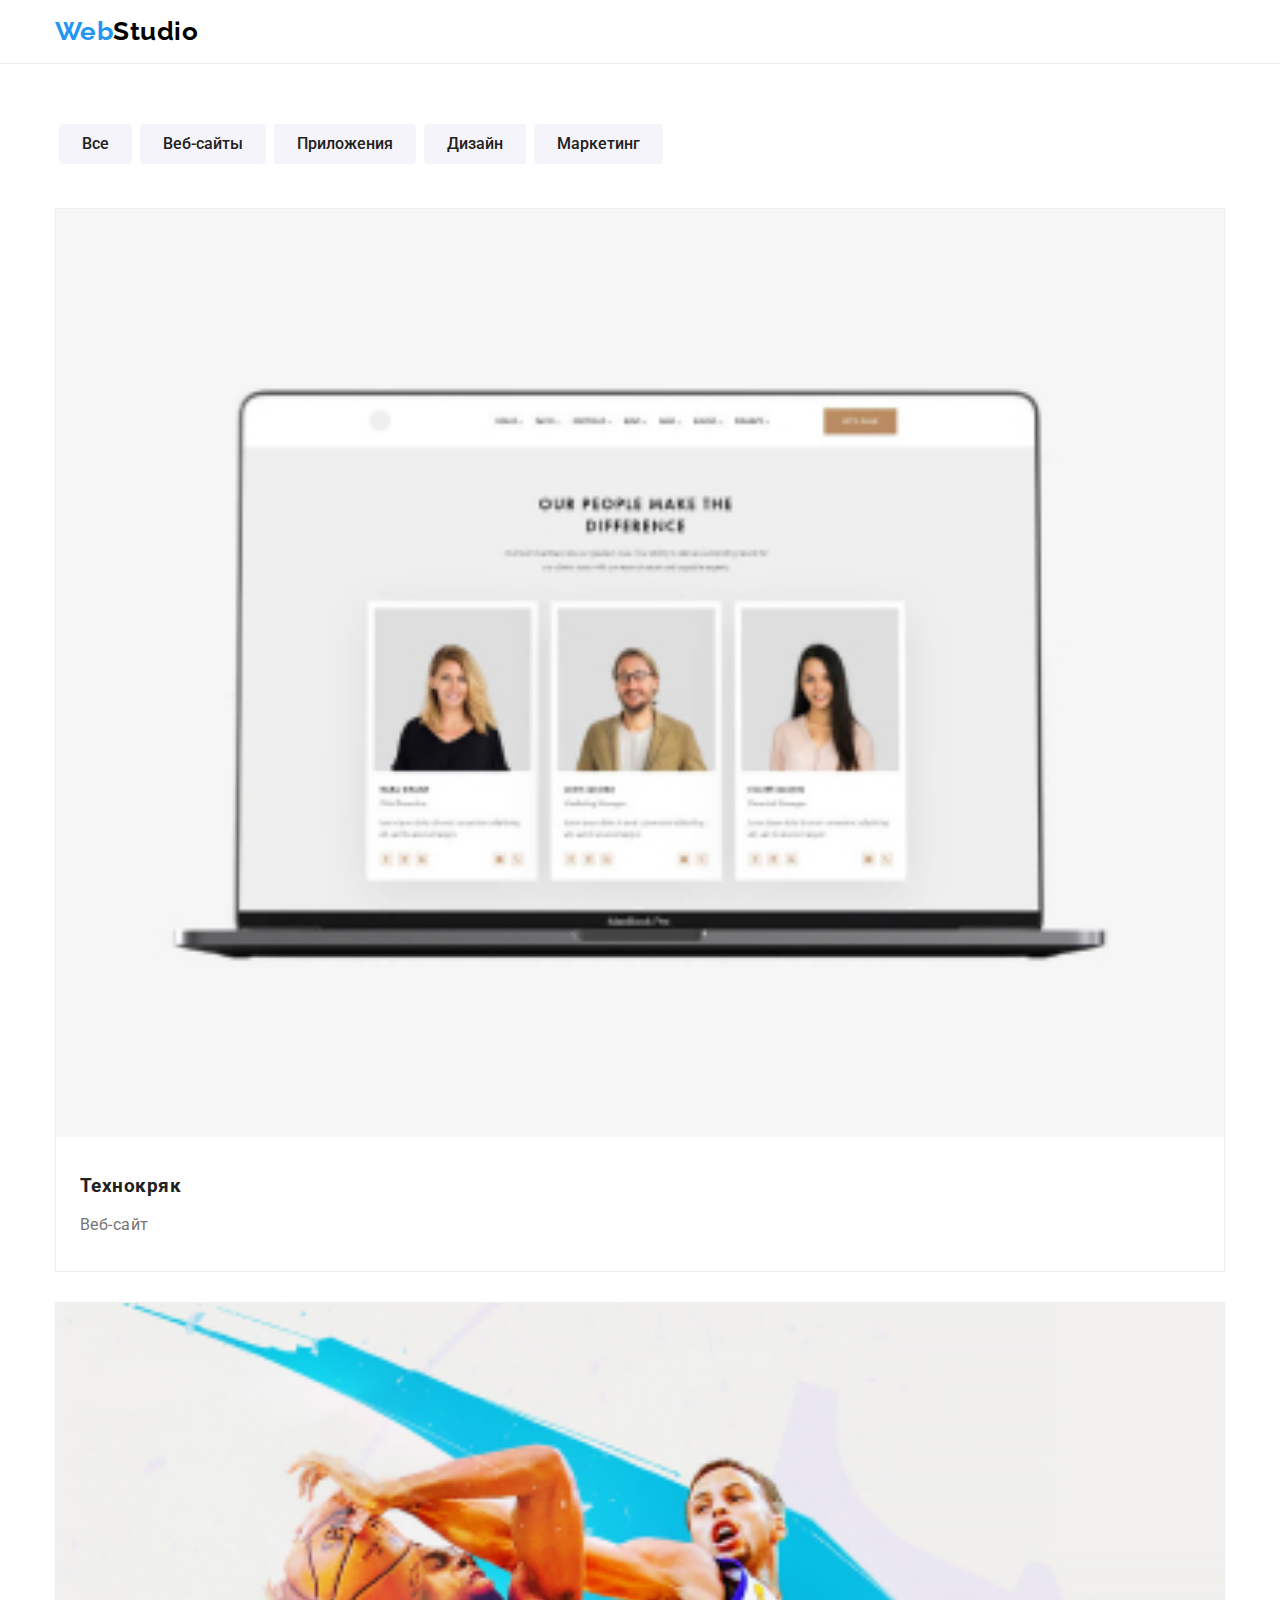
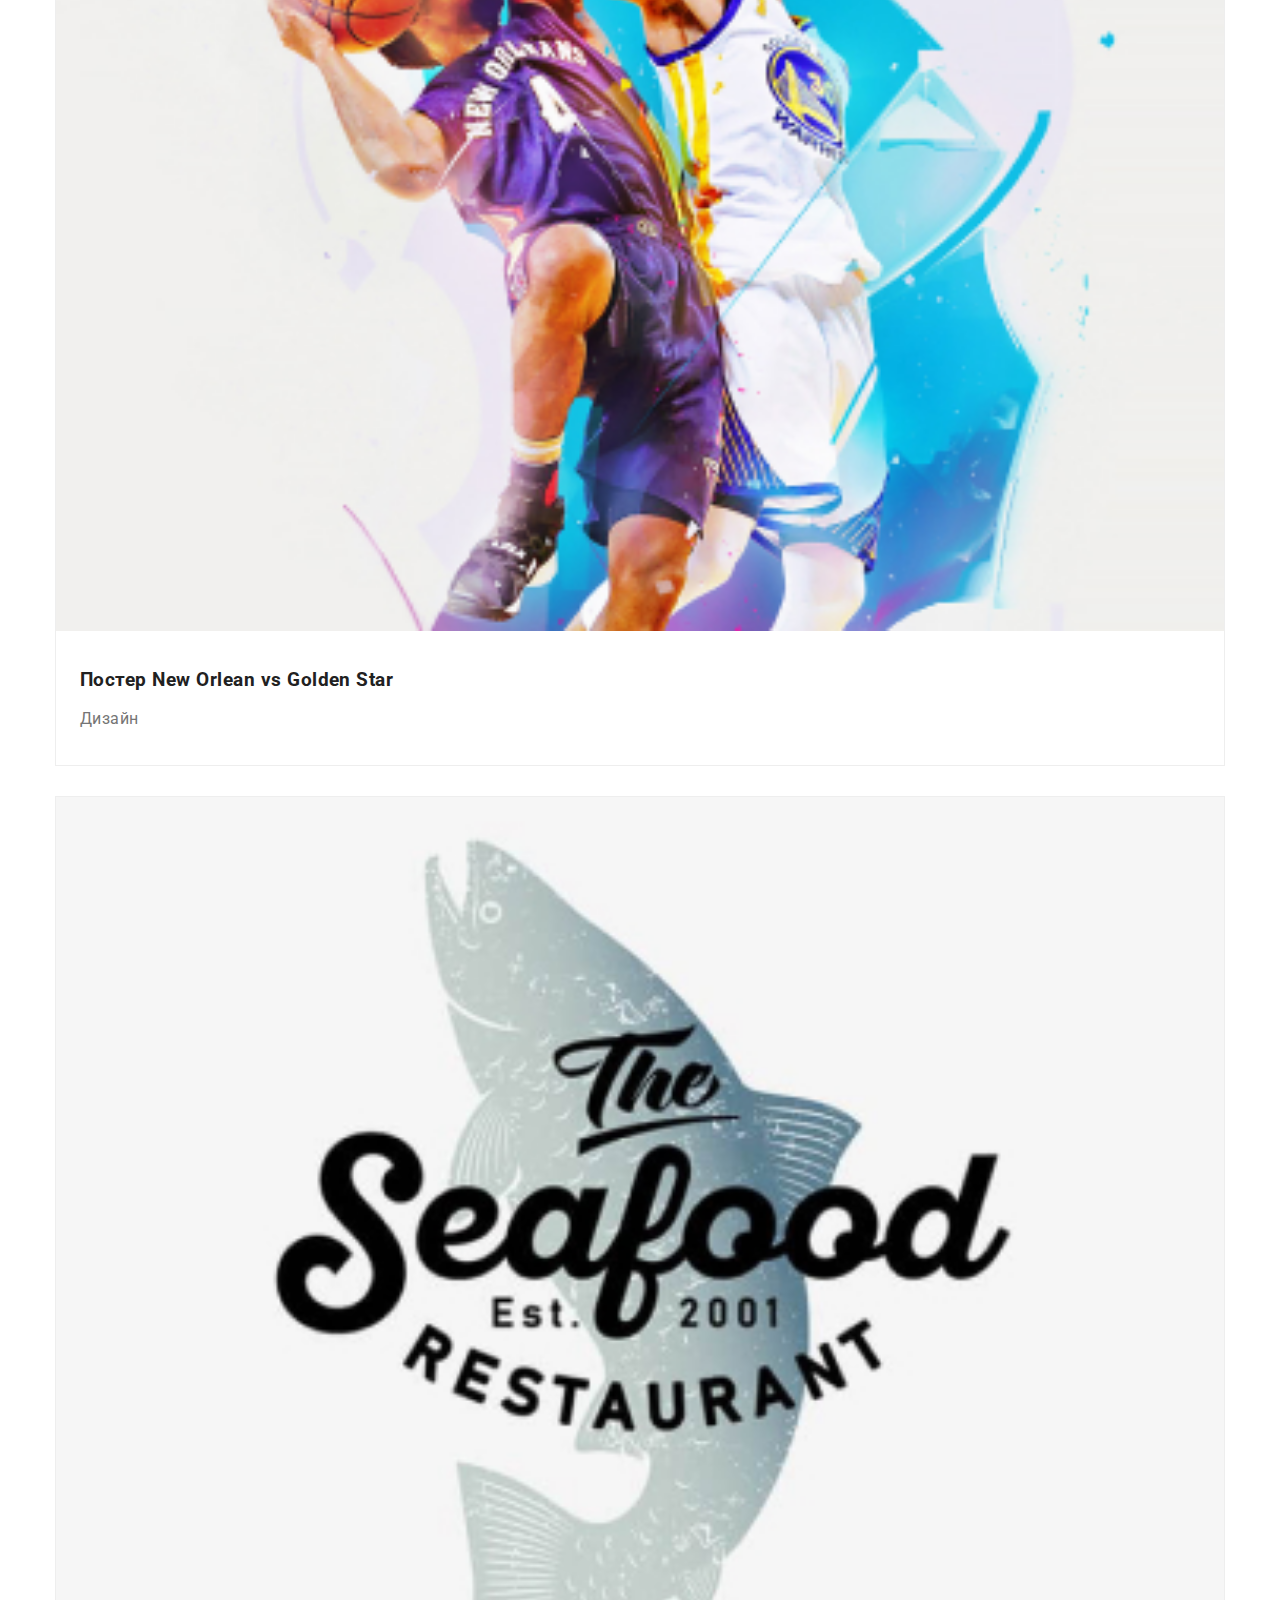
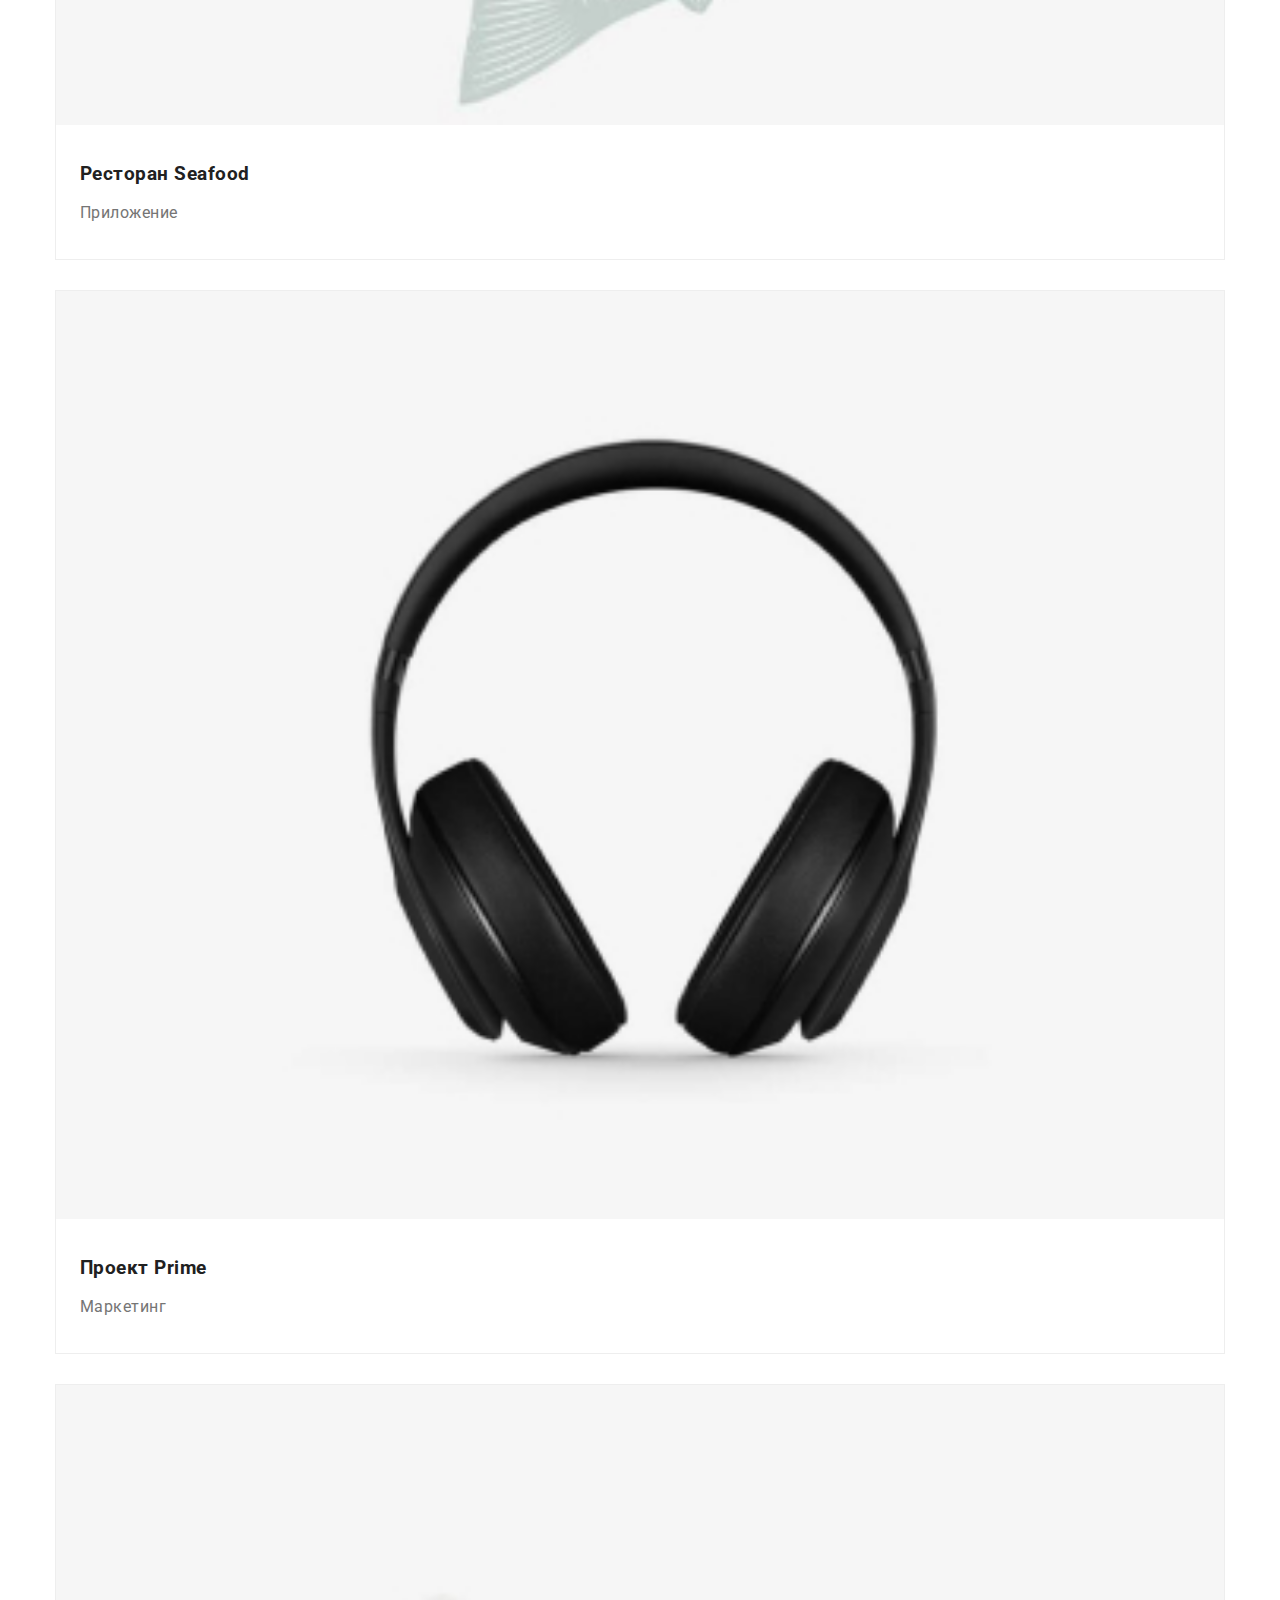
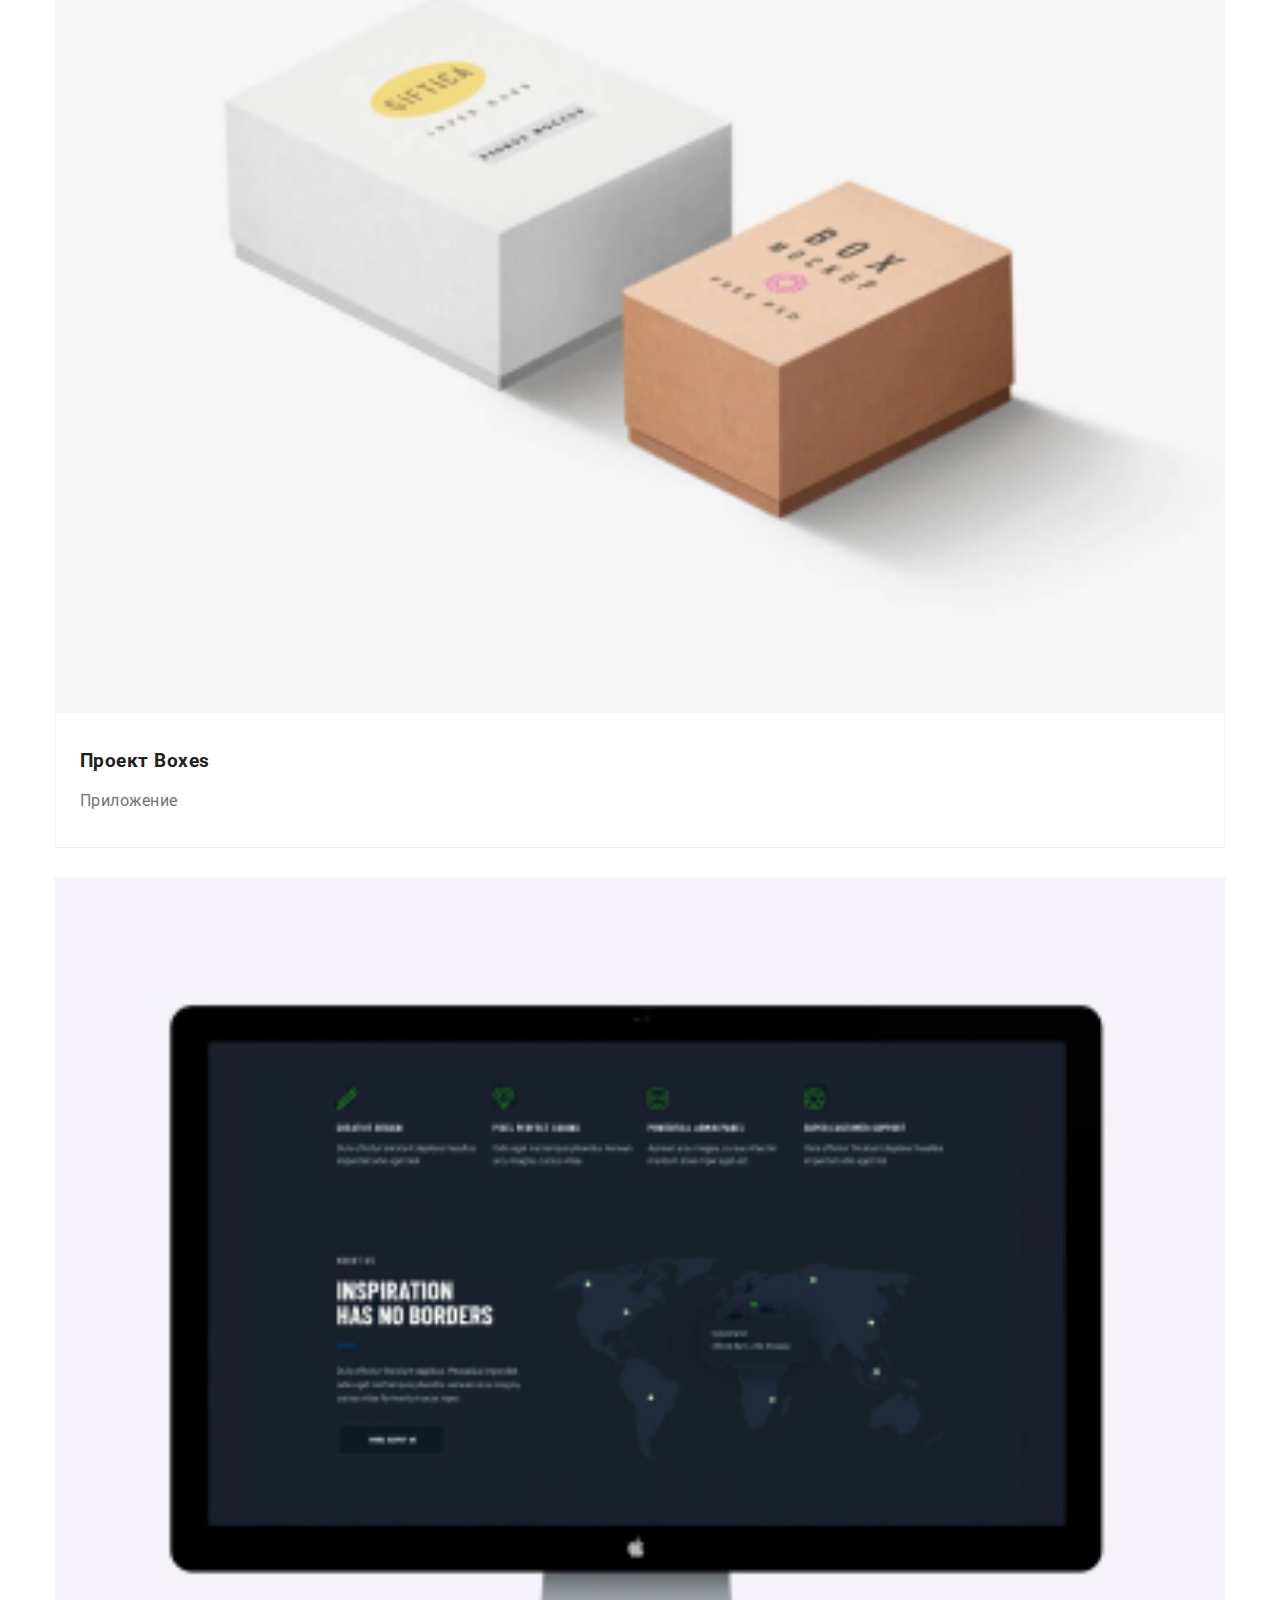
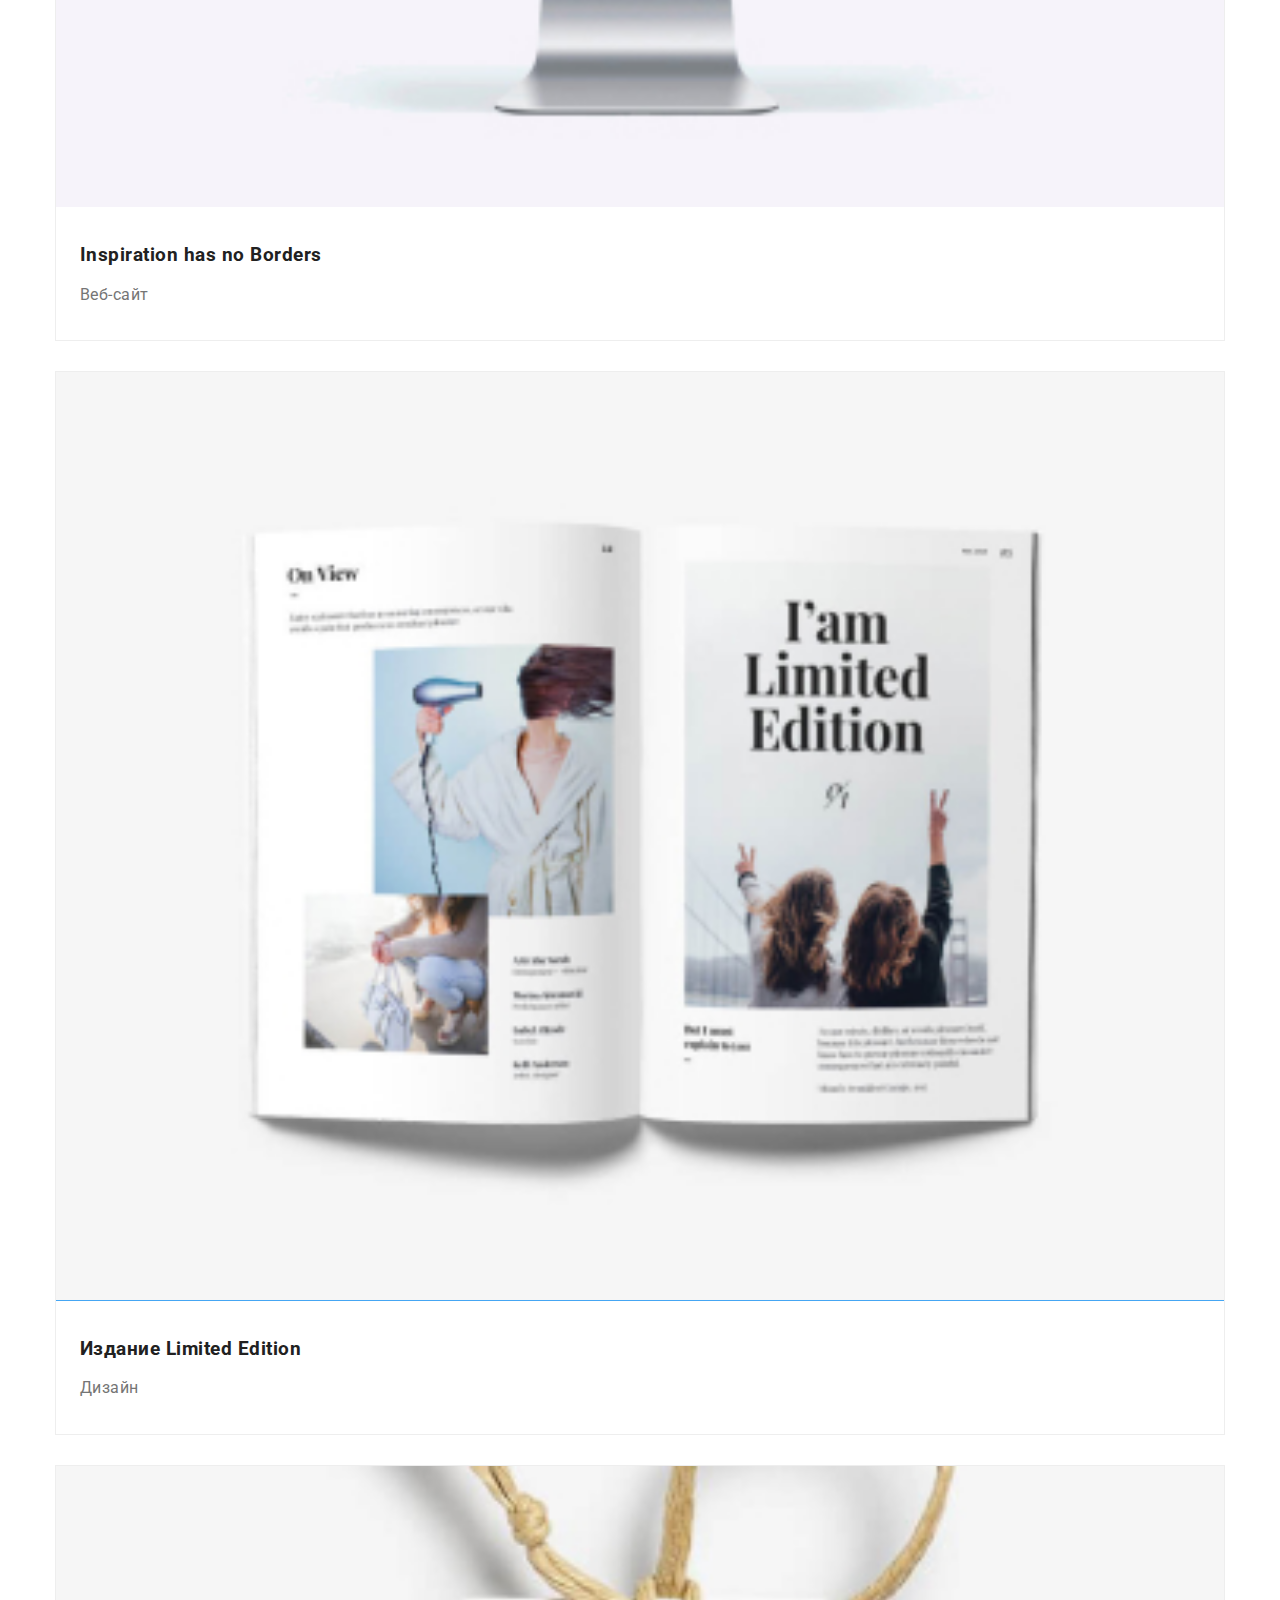
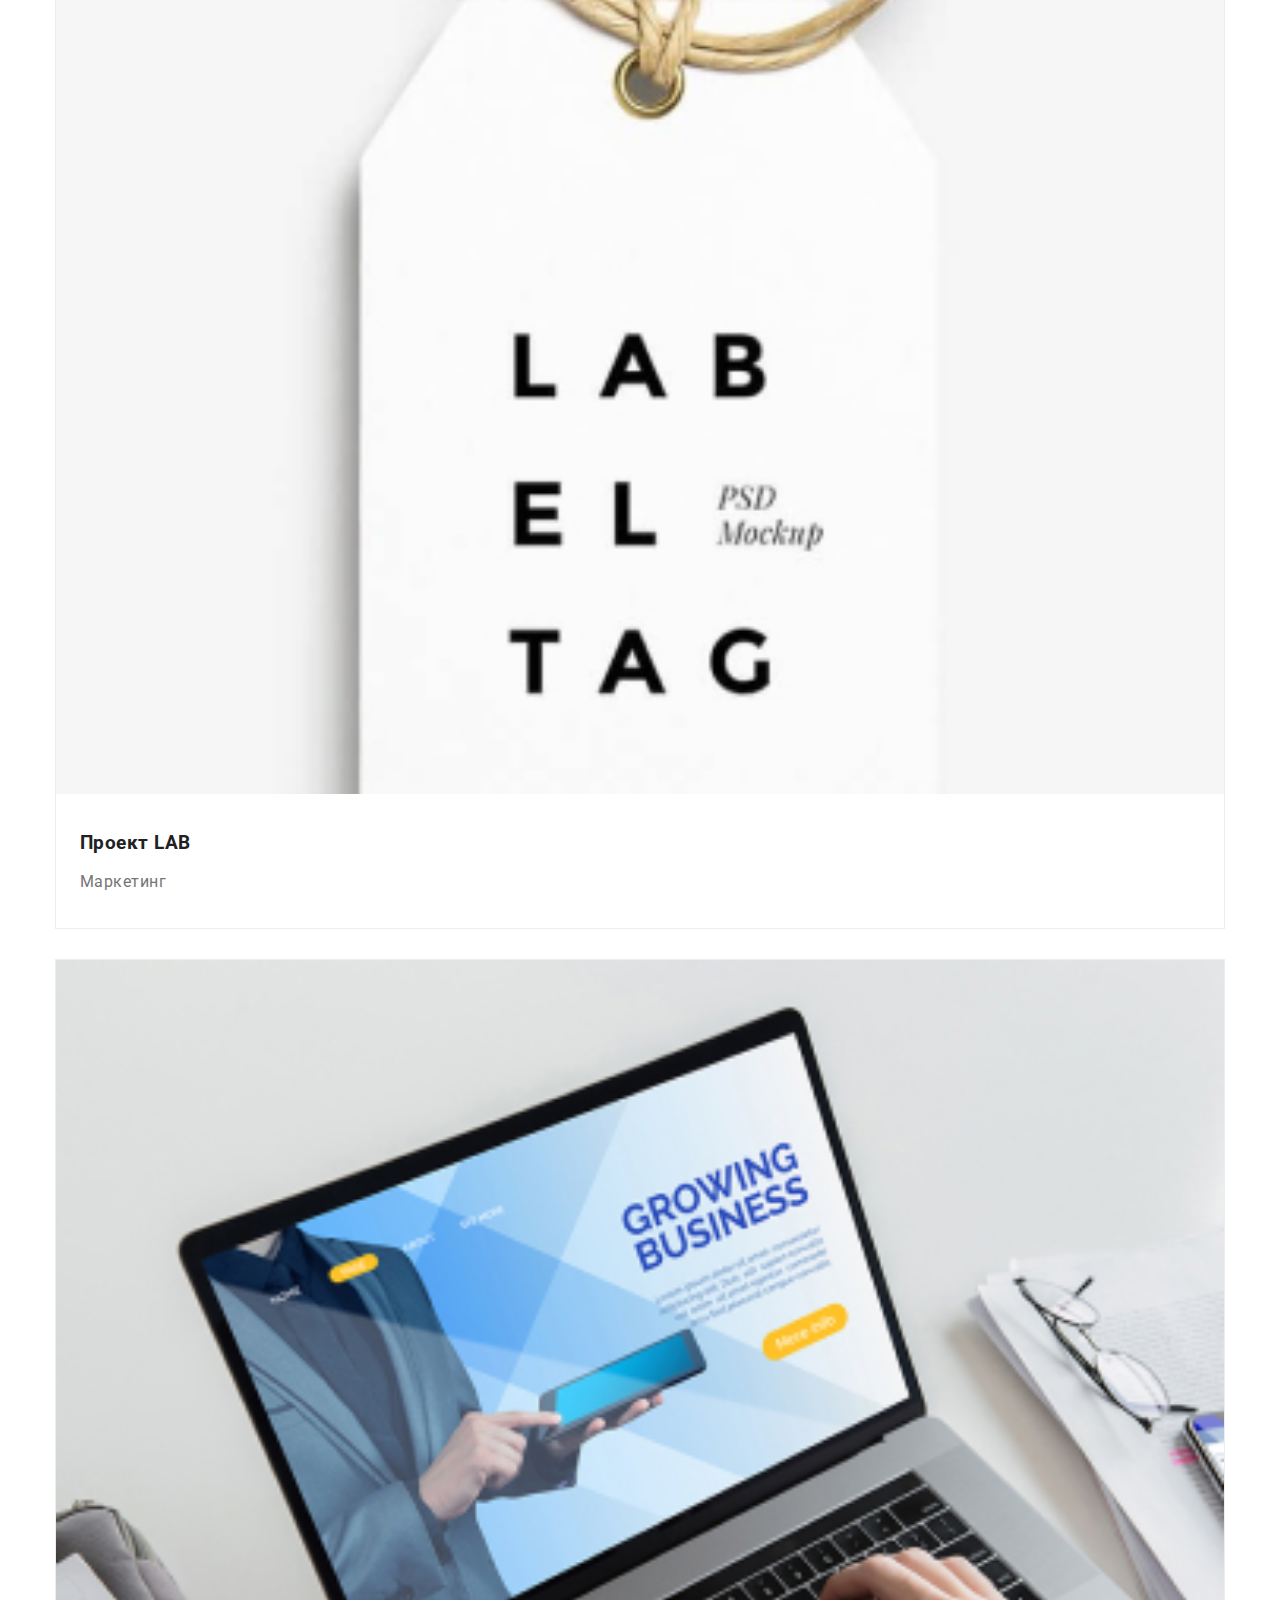
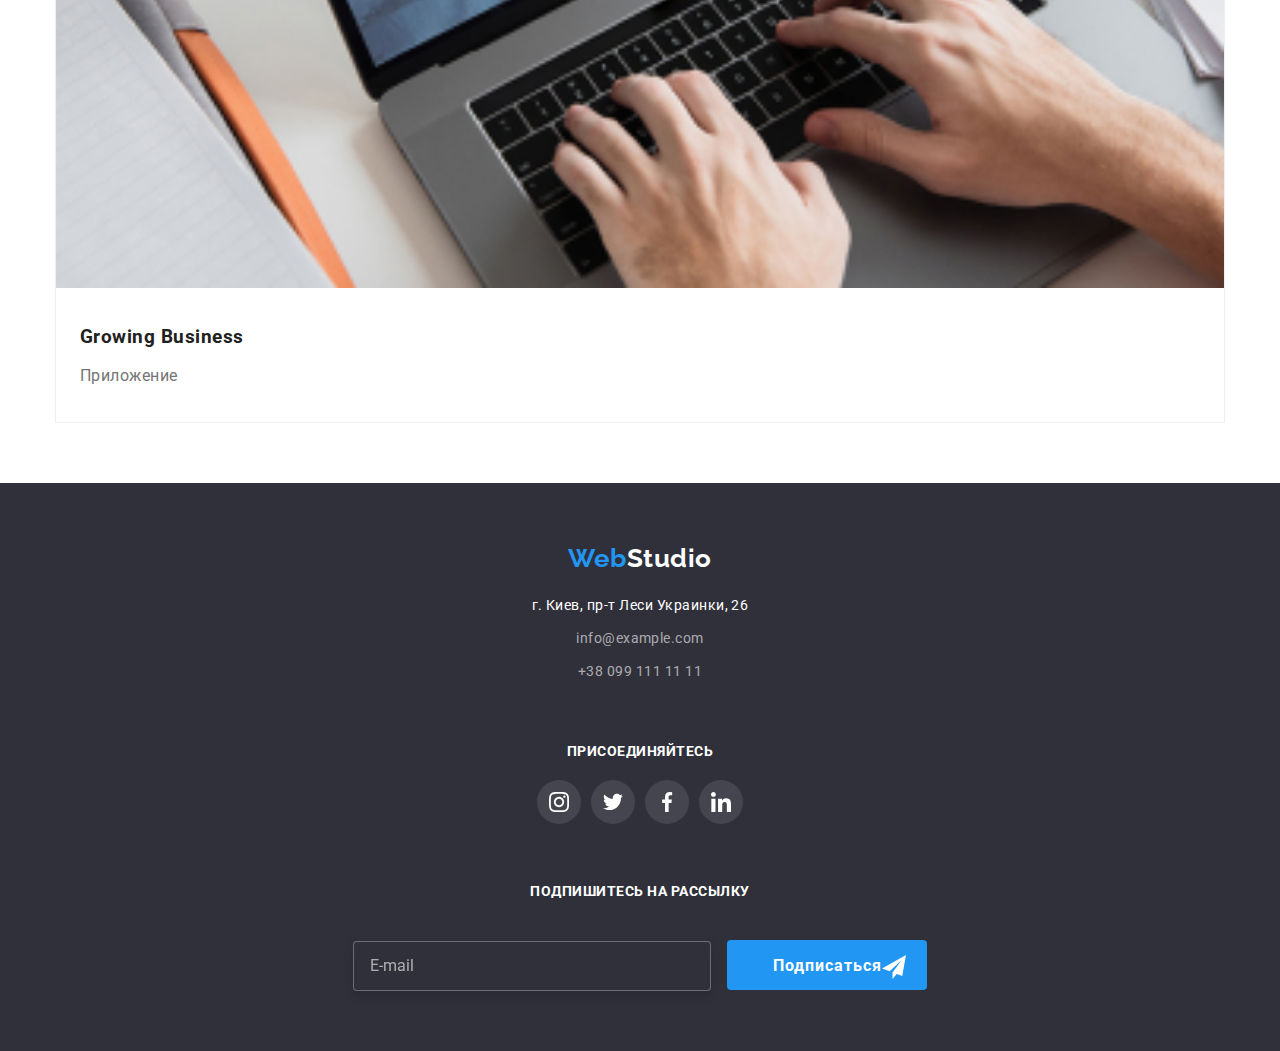
==== portfolio.html @ 4265d358 "hw8" ====
<!DOCTYPE html>
<html lang="ru">
  <head>
    <meta charset="UTF-8" />
    <meta name="viewport" content="width=, initial-scale=1.0" />
    <title>Webstudio</title>
    
    <link href="https://fonts.googleapis.com/css2?family=Raleway:wght@700&family=Roboto:wght@400;500;700&display=swap" rel="stylesheet">
    <link rel="stylesheet" href="./css/normalize.css" />
    <link rel="stylesheet" href="./css/main.min.css" />
  </head>
  <body>
     <!--Шапка страницы-->
     <header class="page-header">
      <div class="container flexbox">
      <nav class="navigation">
        <a href="./index.html" class="logo">
          <span class="page-header__logo-active">Web</span><span class="page-header__logo-black">Studio</span></a>
        <!--Навигация на другие страницы-->
        <ul class="site-nav list">
          <li class="site-nav__item"><a href="./index.html" class="site-nav__link">Студия</a></li>
          <li class="site-nav__item"><a href="./portfolio.html" class="site-nav__link current" >Портфолио</a></li>
          <li class="site-nav__item"><a href="./index.html" class="site-nav__link ">Контакты</a></li>
        </ul>
      </nav>
      <ul class="contacts list flexbox">
        <li class="contacts__item">
          <a class="contacts__link" href="mailto:info@example.com" >
          <svg class="contacts__icon" width="16" height="12"> 
            <use href="./img/icons/symbol-defs.svg#envelope"></use>
          </svg>
            info@example.com</a>
        </li>
        <li class="contacts__item">
          <a class="contacts__link"  href="tel:+380991111111"  >
          <svg class="contacts__icon" width="10" height="16">
            <use href="./img/icons/symbol-defs.svg#smartphone"></use>
          </svg>
          +38 099 111 11 11</a></li>
      </ul>
    </div>
    <span class="line flexbox"></span>
    </header>
    <main>
      <section>
      <div class="container section">
      <h1 class="visually-hidden">Портфолио</h1>
      <ul class="filter list flexbox">
        <li class="filter__item">
          <button class="filter__button" type="button">Все</button></li>
        <li class="filter__item">
          <button class="filter__button" type="button">Веб-сайты</button></li>
        <li class="filter__item">
          <button class="filter__button" type="button">Приложения</button></li>
        <li class="filter__item">
          <button class="filter__button" type="button">Дизайн</button></li>
        <li class="filter__item">
          <button class="filter__button" type="button">Маркетинг</button></li>
      </ul>

        <ul class="portfolio-box list">
           <li class="portfolio list">
            <a href="" class="portfolio-link">
              <!--card-->
                <div class="overlay">
              <img src="./img/photo/img5.jpg" class="team-card__pecture" alt="Фото ноутбука" width="370"/>
                <div class="overlay-description">
              <p class="overlay-text">Технокряк это современная площадка распространения коронавируса. Компании используют эту платформу для цифрового шпионажа и атак на защищённые сервера конкурентов.</p>
              </div>
              </div>
            <!--card-description-->
            <div class="team-card__thumb">
              <h3 class="team-card__name">Технокряк</h3>
              <p class="team-card__text">Веб-сайт</p>
            </div>
            </a>
          </li>
        
          <li class="portfolio list">
            <a href="" class="portfolio-link">
              
              <div class="overlay">
              <img src="./img/photo/img6.jpg" class="team-card__pecture" alt="Фото постера" width="370" />
              <div class="overlay-description">
               <p class="overlay-text">Технокряк это современная площадка распространения коронавируса. Компании используют эту платформу для цифрового шпионажа и атак на защищённые сервера конкурентов.</p>
              </div>
            </div>
             <div class="team-card__thumb">
              <h3 class="team-card__name">Постер New Orlean vs Golden Star</h3>
              <p class="team-card__text">Дизайн</p>
            </div>
            </a>
          </li>
          <li class="portfolio list">
            <a href="" class="portfolio-link">
              
               <div class="overlay">
              <img src="./img/photo/img7.jpg" class="team-card__pecture" alt="Логотип ресторана" width="370" />
              <div class="overlay-description">
              <p class="overlay-text">Технокряк это современная площадка распространения коронавируса. Компании используют эту платформу для цифрового шпионажа и атак на защищённые сервера конкурентов.</p>
              </div>
            </div>
            <div class="team-card__thumb">
              <h3 class="team-card__name">Ресторан Seafood</h3>
              <p class="team-card__text">Приложение</p>
            </div>
            </a>
          </li>
          <li class="portfolio list">
            <a href="" class="portfolio-link">
              
             <div class="overlay">
              <img src="./img/photo/img8.jpg" class="team-card__pecture" alt="Фото наушников" width="370" />
              <div class="overlay-description">
               <p class="overlay-text">Технокряк это современная площадка распространения коронавируса. Компании используют эту платформу для цифрового шпионажа и атак на защищённые сервера конкурентов.</p>
              </div>
             </div>
              <div class="team-card__thumb">
              <h3 class="team-card__name">Проект Prime</h3>
              <p class="team-card__text">Маркетинг</p>
              </div>
            </a>
          </li>
          <li class="portfolio list">
            <a href="" class="portfolio-link">
              
               <div class="overlay">
              <img src="./img/photo/img9.jpg" class="team-card__pecture" alt="Фото коробок" width="370" />
              <div class="overlay-description">
              <p class="overlay-text">Технокряк это современная площадка распространения коронавируса. Компании используют эту платформу для цифрового шпионажа и атак на защищённые сервера конкурентов.</p>
              </div>
            </div>
              <div class="team-card__thumb">
              <h3 class="team-card__name">Проект Boxes</h3>
              <p class="team-card__text">Приложение</p>
            </div>
            </a>
          </li>
          <li class="portfolio list">
            <a href="" class="portfolio-link">
             
              <div class="overlay">
              <img src="./img/photo/img10.jpg" class="team-card__pecture" alt="Фото десктопа" width="370" />
              <div class="overlay-description">
              <p class="overlay-text">Технокряк это современная площадка распространения коронавируса. Компании используют эту платформу для цифрового шпионажа и атак на защищённые сервера конкурентов.</p>
              </div>
            </div>
              <div class="team-card__thumb">
              <h3 class="team-card__name">Inspiration has no Borders</h3>
              <p class="team-card__text">Веб-сайт</p>
            </div>
            </a>
          </li>
          <li class="portfolio list">
            <a href="" class="portfolio-link">
              <div class="overlay">
              <img src="./img/photo/img11.jpg" class="team-card__pecture" alt="Фото журнала" width="370" />
              <div class="overlay-description">
              <p class="overlay-text">Технокряк это современная площадка распространения коронавируса. Компании используют эту платформу для цифрового шпионажа и атак на защищённые сервера конкурентов.</p>
              </div>
            </div>
               <div class="team-card__thumb">
              <h3 class="team-card__name">Издание Limited Edition</h3>
              <p class="team-card__text">Дизайн</p>
            </div>
            </a>
          </li>
          <li class="portfolio list">
            <a href="" class="portfolio-link">
              <div class="overlay">
              <img src="./img/photo/img12.jpg" class="team-card__pecture" alt="Фото лейбла" width="370" />
              <div class="overlay-description">
               <p class="overlay-text">Технокряк это современная площадка распространения коронавируса. Компании используют эту платформу для цифрового шпионажа и атак на защищённые сервера конкурентов.</p>
              </div>
            </div>
              <div class="team-card__thumb">
              <h3 class="team-card__name">Проект LAB</h3>
              <p class="team-card__text">Маркетинг</p>
            </div>
            </a>
          </li>
          <li class="portfolio list">
            <a href="" class="portfolio-link">
              
                <div class="overlay">
              <img src="./img/photo/img13.jpg" class="team-card__pecture" alt="Фото ноутбука" />
              <div class="overlay-description">
              <p class="overlay-text">Технокряк это современная площадка распространения коронавируса. Компании используют эту платформу для цифрового шпионажа и атак на защищённые сервера конкурентов.</p>
              </div>
            </div>
            <div class="team-card__thumb">
              <h3 class="team-card__name">Growing Business</h3>
              <p class="team-card__text">Приложение</p>
            </div>
            </a>
          </li>
        </ul>
      </div>
      </section>
    </main>
    <!--футер -->
    <footer class="footer">
      <div class="container">
        <div class="footer__thumb">
        <a href="./index.html" class="footer__logo">
          <span class="footer__logo-activ">Web</span><span class="footer__logo-white">Studio</span></a>
      
        <address class="footer-address">
          г. Киев, пр-т Леси Украинки, 26
          <a href="mailto:info@example.com" class="footer-address__link-mail">info@example.com</a>
          <a href="tel:+380991111111" class="footer-address__link-tel">+38 099 111 11 11</a>
        </address>
      </div>
        
        <div class="footer-box">
          <b class="follow">присоединяйтесь</b>
        <ul class="footer-icons list">
          <li class="footer-icons__item">
<a class="footer-icons__link" href="https://www.instagram.com/" target="_blank" rel="" aria-label="ссылка на Инстаграм">
<svg class="footer__icon">
<use href="./img/icons/symbol-defs.svg#instagram"></use>
</svg>
</a> 
          </li>
          <li class="footer-icons__item list">
<a class="footer-icons__link" href="https://twitter.com/" target="_blank" rel="" aria-label="ссылка на Твиттер">
<svg class="footer__icon">
<use href="./img/icons/symbol-defs.svg#twitter"></use>
</svg>
</a>
          </li>
<li class="footer-icons__item list">
<a class="footer-icons__link" href="https://facebook.com/" target="_blank" rel="" aria-label="ссылка на Фейсбук">
<svg class="footer__icon">
  <use href="./img/icons/symbol-defs.svg#facebook"></use>
</svg>
</a>
</li>
<li class="footer-icons__item list">
<a class="footer-icons__link" href="https://linkedin.com/" target="_blank" rel="" aria-label="ссылка на Линкедин">
<svg class="footer__icon">
  <use href="./img/icons/symbol-defs.svg#linkedin"></use>
</svg>
</a>
</li>
        </ul>
</div>
<div class="subscribe">
  <b class="subscribe__title">Подпишитесь на рассылку</b>
  <form class="subscribe__form"> 
<input class="subscribe__field" type="email" name="subscribe"  placeholder="E-mail">
<button class="subscribe__button" type="submit"><span>Подписаться</span>
  <svg class="subscribe__button-icon" width="24px" height="24px">
    <use href="img/icons/symbol-defs3.svg#send"></use>
  </svg>
</button>
  </form>
</div>
</div>
</footer>
  </body>
</html>
---- css/main.min.css ----
/*! modern-normalize v1.0.0 | MIT License | https://github.com/sindresorhus/modern-normalize */*,::after,::before{box-sizing:border-box}:root{-moz-tab-size:4;tab-size:4}html{line-height:1.15;-webkit-text-size-adjust:100%}body{margin:0}body{font-family:system-ui,-apple-system,'Segoe UI',Roboto,Helvetica,Arial,sans-serif,'Apple Color Emoji','Segoe UI Emoji'}hr{height:0;color:inherit}abbr[title]{text-decoration:underline dotted}b,strong{font-weight:bolder}code,kbd,pre,samp{font-family:ui-monospace,SFMono-Regular,Consolas,'Liberation Mono',Menlo,monospace;font-size:1em}small{font-size:80%}sub,sup{font-size:75%;line-height:0;position:relative;vertical-align:baseline}sub{bottom:-.25em}sup{top:-.5em}table{text-indent:0;border-color:inherit}button,input,optgroup,select,textarea{font-family:inherit;font-size:100%;line-height:1.15;margin:0}button,select{text-transform:none}[type=button],[type=reset],[type=submit],button{-webkit-appearance:button}::-moz-focus-inner{border-style:none;padding:0}:-moz-focusring{outline:1px dotted ButtonText}:-moz-ui-invalid{box-shadow:none}legend{padding:0}progress{vertical-align:baseline}::-webkit-inner-spin-button,::-webkit-outer-spin-button{height:auto}[type=search]{-webkit-appearance:textfield;outline-offset:-2px}::-webkit-search-decoration{-webkit-appearance:none}::-webkit-file-upload-button{-webkit-appearance:button;font:inherit}summary{display:list-item}html{box-sizing:border-box}*,*::after,*::befor{box-sizing:inherit}body{color:#212121;background-color:#fff;font-family:"Roboto", sans-serif;letter-spacing:0.03em}.list{padding:0;margin:0;list-style:none}a{text-decoration:none}img{display:block;width:100%;height:auto}.line{border-bottom:1px solid #ECECEC;flex-grow:1}.flexbox{display:flex;flex-wrap:wrap}.caption{margin-top:0px;margin-bottom:30px;padding:0px 0px;font-weight:700;font-size:36px;line-height:1.17;text-align:center}.visually-hidden{position:absolute;width:1px;height:1px;margin:-1px;border:0;padding:0;clip:rect(0 0 0 0);overflow:hidden}p{margin:0;padding:0}ul{margin:0}.container{margin-left:auto;margin-right:auto;padding-left:15px;padding-right:15px}@media screen and (min-width: 480px){.container{width:480px}}@media screen and (min-width: 768px){.container{width:768px}}@media screen and (min-width: 1200px){.container{width:1200px}}.section{padding-top:60px;padding-bottom:60px}.primary-button{display:inline-block;text-align:center;border-color:#2196f3;border-radius:4px;padding:10px 32px;min-width:200px;border:1px solid transparent;color:#fff;background-color:#2196f3;font-weight:400;font-size:16px;line-height:1.87;letter-spacing:0.06em;cursor:pointer;color:#fff;transition:background-color 250ms cubic-bezier(0.4, 0, 0.2, 1)}.primary-button:hover,.primary-button:focus{background-color:#188ce8;box-shadow:0px 4px 4px rgba(0,0,0,0.15)}.button__thumb{display:flex;justify-content:center;align-items:center;margin-top:30px}.form__button{padding:10px 55px 10px 56px}.form__button:hover,.form__button:focus{box-shadow:0px 4px 4px rgba(0,0,0,0.15);transition:250ms cubic-bezier(0.4, 0, 0.2, 1)}.backdrop{position:fixed;top:0;left:0;width:100%;height:100%;background-color:rgba(0,0,0,0.2);opacity:1;visibility:visible}.backdrop.is-hidden{opacity:0;visibility:hidden;pointer-events:none;transition:250ms cubic-bezier(0.4, 0, 0.2, 1);transform:translate(0%, 0%) scale(0) rotateX(0deg)}.modal{position:absolute;top:50%;left:50%;transform:translate(-50%, -50%) scale(1) rotateY(0deg);width:450px;height:609px;overflow:hidden;background-color:#fff;box-shadow:0px 1px 3px rgba(0,0,0,0.12),0px 1px 1px rgba(0,0,0,0.14),0px 2px 1px rgba(0,0,0,0.2);border-radius:4px;transition:250ms cubic-bezier(0.4, 0, 0.2, 1)}.is-hidden .modal{transform:translate(-50%, -50%) scale(0.5) rotateY(45deg);transition:250ms cubic-bezier(0.4, 0, 0.2, 1)}.modal__button-close{display:flex;justify-content:center;align-items:center;position:absolute;top:8px;right:8px;padding:0;margin:0;width:30px;height:30px;background-color:#fff;border:1px solid rgba(0,0,0,0.1);border-radius:50%;cursor:pointer;transition:all 250ms cubic-bezier(0.4, 0, 0.2, 1)}.modal__button-close:hover,.modal__button-close:focus{fill:#2196f3;box-shadow:0px 4px 4px rgba(0,0,0,0.15)}.modal__content{padding:40px}.modal__icon-close{width:11px;height:11px}.modal__title{display:block;text-align:center;margin-bottom:12px;color:#000;font-weight:700;font-size:20px;line-height:1.15}.form{display:flex;flex-direction:column}.form__label{display:flex;flex-direction:column;position:relative;text-align:left;margin-bottom:10px;font-weight:400;font-size:12px;line-height:1.166;letter-spacing:0.01em;color:#757575}.form__name{margin-bottom:4px}.form__icon{position:absolute;left:12px;bottom:13px}.form__input{height:40px;padding-left:42px;border:1px solid rgba(33,33,33,0.2);border-radius:4px;transition:all 250ms cubic-bezier(0.4, 0, 0.2, 1)}.form__input:focus{outline-color:#2196f3;transition-property:border 250ms cubic-bezier(0.4, 0, 0.2, 1)}.form__input:focus+.form__icon{fill:#2196f3;transition-property:border 250ms cubic-bezier(0.4, 0, 0.2, 1)}.form__comment{resize:none;min-height:120px;display:flex;flex-direction:column;border:1px solid rgba(33,33,33,0.2);border-radius:4px;padding:12px 16px;margin-bottom:20px;transition:border 250ms cubic-bezier(0.4, 0, 0.2, 1)}.form__comment:hover,.form__comment:focus{outline-color:#2196f3}.deal{display:flex;justify-content:flex-end;align-items:center}.deal__text{font-weight:400;font-size:12px;line-height:1.71}.deal__link{text-decoration:none;font-weight:400;font-size:12px;line-height:1.71;border-bottom:1px solid #2196f3;color:#2196f3}.deal__checkbox{position:absolute;visibility:hidden;clip:rect(0 0 0 0);width:1px;height:1px;margin:1px}.deal__thumb{position:relative;display:block}.deal__icon{position:absolute;background-image:url(../img/icons/square.svg);background-repeat:no-repeat;background-position:center;height:16px;width:16px;left:2px}.deal__checkbox:checked+.deal__icon{background-image:url(../img/icons/checkbox.svg);fill:#fff;background-color:#2196f3;background-size:contain;background-repeat:no-repeat;background-position:center;background-clip:border-box;transition:background-color 250ms cubic-bezier(0.4, 0, 0.2, 1),fill 250ms cubic-bezier(0.4, 0, 0.2, 1)}.logo{padding-top:16px;padding-bottom:16px}.page-header__logo-active{padding-top:25px;padding-bottom:25px;color:#2196f3;font-family:"Raleway", sans-serif;font-weight:700;font-size:26px;line-height:1.19}.page-header__logo-black{padding-top:25px;padding-bottom:25px;color:#000;font-family:"Raleway", sans-serif;font-weight:700;font-size:26px;line-height:1.19}.footer__logo{margin-bottom:20px}.footer__logo-activ{color:#2196f3;font-family:"Raleway", sans-serif;font-weight:700;font-size:26px;line-height:1.19}.footer__logo-white{color:#fff;font-family:"Raleway", sans-serif;font-weight:700;font-size:26px;line-height:1.19}.social-icons{display:flex;justify-content:center;align-items:center;padding-bottom:24px}.social-icons__icon{width:20px;height:20px}.social-icons__item:not(:last-child){margin-right:10px}.social-icons__link{display:flex;justify-content:center;align-items:center;width:44px;height:44px;background-color:#fff;fill:#AFB1B8;border-radius:50%;transition:background-color cubic-bezier(0.4, 0, 0.2, 1) 250ms,fill 250ms cubic-bezier(0.4, 0, 0.2, 1)}.social-icons__link:hover,.social-icons__link:focus,.social-icons__link__icon:hover,.social-icons__link__icon:focus{background-color:#2196f3;fill:#fff}.page-header .flexbox{align-items:center;justify-content:flex-end}.page-header{height:60px}.site-nav .current{color:#2196f3}.site-nav{display:none}.site-nav__item:not(:last-child){margin-right:50px}.navigation{display:flex;justify-content:center;align-items:center;margin-right:auto}.site-nav__link{display:block;padding-top:32px;padding-bottom:32px;color:#212121;font-weight:500;font-size:14px;line-height:1.14;letter-spacing:0.02em}.site-nav__link:hover,.site-nav__link:focus{color:#2196f3}.site-nav__link .current{color:#2196f3}.site-nav__link{position:relative}.current:after{content:"";position:absolute;left:0;bottom:-1px;width:100%;height:4px;background-color:#2196f3;border-radius:2px}.contacts__icon{fill:#757575;margin-right:10px}.contacts{display:none}.contacts__link{display:flex;align-items:center;font-weight:500;font-size:14px;line-height:1.14;letter-spacing:0.02em;color:#757575;transition:color 250ms cubic-bezier(0.4, 0, 0.2, 1)}.contacts__link:hover,.contacts__link:focus{color:#2196f3}.contacts__link:hover .contacts__icon{fill:#2196f3}.contacts__item:not(:last-child){margin-right:50px}.footer-address{color:#fff;font-weight:400;font-size:14px;line-height:1.71}.footer-address__link-mail{display:block;margin-bottom:9px;margin-top:9px;color:rgba(255,255,255,0.6)}.footer-address__link-tel{color:rgba(255,255,255,0.6)}.hero{display:flex;justify-content:center;align-items:center;height:600px;max-width:1600px;margin-right:auto;margin-left:auto;background-image:linear-gradient(to right, rgba(47,48,58,0.4), rgba(47,48,58,0.4)),url(../img/bgi.jpg);background-size:cover;background-repeat:no-repeat;background-position:center}.hero__box{text-align:center}.hero__title{margin-top:0px;margin-bottom:30px;color:#fff;font-weight:900;font-size:26px;line-height:1.61;text-transform:uppercase;letter-spacing:0.06em}.features__item:not(:last-child){margin-bottom:30px}.features__thumb{display:flex;justify-content:center;align-items:center;background-color:#f5f4fa;border:1px solid transparent;border-radius:4px;height:120px;margin-bottom:30px}.features__title{margin-top:0px;margin-bottom:10px;font-weight:700;font-size:14px;line-height:1.14;text-transform:uppercase;text-align:center}.features__text{color:#757575;font-weight:400;font-size:14px;line-height:1.71}.gallery-section{display:none}.gallery__item{width:calc((100% - 30px * 2) / 3)}.gallery__item:not(:last-child){margin-right:30px}.gallery__item{position:relative}.gallery__text{color:#fff;font-weight:700;font-size:14px;line-height:1.71;letter-spacing:0.03em;text-transform:uppercase}.gallery__box{position:absolute;left:0;bottom:0;width:100%;height:70px;display:flex;justify-content:center;align-items:center;align-items:center;background-color:rgba(47,48,58,0.8)}.team-section{background-color:#f5f4fa}.team-card__item{font-weight:500;font-size:16px;line-height:1.18;background:#fff;box-shadow:0px 1px 3px rgba(0,0,0,0.12),0px 1px 1px rgba(0,0,0,0.14),0px 2px 1px rgba(0,0,0,0.2);border-radius:0px 0px 4px 4px}.team-card__thumb{padding-right:24px;padding-left:24px;padding-bottom:20px;padding-top:20px;text-align:center}.team-card__name{color:#212121}.team-card__text{margin-top:0px;margin-bottom:16px;color:#757575;font-weight:400;font-size:16px;line-height:1.18}.clients__link{display:flex;justify-content:center;align-items:center;width:210px;height:90px;fill:#AFB1B8;border:1px solid #AFB1B8;border-radius:4px;transition:border-color 250ms cubic-bezier(0.4, 0, 0.2, 1),fill 250ms cubic-bezier(0.4, 0, 0.2, 1)}.clients__item .clients__link:hover .clients__icon,.clients__item .clients__link:focus .clients__icon,.clients__item .clients__link:hover,.clients__item .clients__link:focus{border-color:#2196f3;fill:#2196f3}.clients{margin:-15px}.clients__item{margin:15px}.clients__icon{fill:#AFB1B8;transition:fill 250ms cubic-bezier(0.4, 0, 0.2, 1)}.footer .container{padding:60px 15px;text-align:center}.footer{background-color:#2f303a}.footer__thumb{display:flex;flex-direction:column;margin-bottom:60px;padding-top:0px;padding-bottom:0px;text-align:center}.footer-address{color:#fff;font-weight:400;font-size:14px;line-height:1.71;font-style:normal}.footer-address__link-mail{display:block;margin-bottom:9px;margin-top:9px;color:rgba(255,255,255,0.6)}.footer-address__link-tel{color:rgba(255,255,255,0.6)}.footer-box{display:inline-block;margin-bottom:60px}.follow{display:block;font-weight:700;font-size:14px;line-height:1.14;text-transform:uppercase;color:#fff;margin-bottom:20px}.footer-icons{display:flex;justify-content:center;align-items:center}.footer-icons__item{width:calc((100% - 10px * 3) /4)}.footer-icons__item:not(:last-child){margin-right:10px}.footer-icons__link{display:flex;justify-content:center;align-items:center;width:44px;height:44px;background-color:rgba(255,255,255,0.1);border-radius:50%;transition:background-color 250ms cubic-bezier(0.4, 0, 0.2, 1)}.footer-icons__link:hover,.footer-icons__link:focus{background-color:#2196f3}.footer-icons__link .footer__icon:hover,.footer-icons__link .footer__icon:focus{fill:#fff}.footer__icon{width:20px;height:20px;fill:#fff}.subscribe__title{display:block;margin-bottom:20px;color:#fff;font-weight:700;font-size:14px;line-height:1.14;text-transform:uppercase}.subscribe__field{width:358px;margin-right:12px;padding-left:16px;padding-top:15px;padding-bottom:15px;color:rgba(255,255,255,0.6);background:#2f303a;border:1px solid rgba(255,255,255,0.3);filter:drop-shadow(0px 4px 4px rgba(0,0,0,0.15));border-radius:4px;transition:border 250ms cubic-bezier(0.4, 0, 0.2, 1)}.subscribe__form input::placeholder{color:rgba(255,255,255,0.6)}.subscribe__button{position:relative;width:200px;height:50px;text-align:center;margin-top:20px;border-color:#2196f3;border-radius:4px;padding:10px 29px;border:1px solid transparent;color:#fff;background-color:#2196f3;font-weight:700;font-size:16px;line-height:1.87;letter-spacing:0.06em;cursor:pointer;transition:background-color 250ms cubic-bezier(0.4, 0, 0.2, 1)}.subscribe__button:hover,.subscribe__button:focus{box-shadow:0px 4px 4px rgba(0,0,0,0.15);background-color:#188ce8;fill:#fff}.subscribe__button-icon{position:absolute;margin-left:10px;top:30%;right:10%;fill:#fff}.subscribe__inscription{margin-right:10px}.filter{margin-bottom:40px}.filter__button{display:block;border-color:#2196f3;border-radius:4px;padding:6px 22px;text-align:center;border:1px solid transparent;font-weight:500;font-size:16px;line-height:1.625;color:#212121;background-color:#f5f4fa;border-color:#f5f4fa;transition:background-color 250ms cubic-bezier(0.4, 0, 0.2, 1);cursor:pointer}.filter__button:hover,.filter__button:focus{color:#2196f3}.filter__button:hover{background-color:#2196f3;color:#fff;box-shadow:0px 3px 1px rgba(0,0,0,0.1),0px 1px 2px rgba(0,0,0,0.08),0px 2px 2px rgba(0,0,0,0.12);border-color:transparent}.filter__item{margin:4px}.portfolio{background:#fff;border:1px solid #EEEEEE}.portfolio-link{display:block;width:100%;background-color:#fff;box-shadow:none;transition:box-shadow 250ms cubic-bezier(0.4, 0, 0.2, 1)}.portfolio:not(:last-child){margin-bottom:30px}.overlay{position:relative;overflow:hidden}.portfolio-link .team-card__thumb{text-align:left}.portfolio-link:hover .team-card__thumb{box-shadow:0px 1px 3px rgba(0,0,0,0.12),0px 1px 1px rgba(0,0,0,0.14),0px 2px 1px rgba(0,0,0,0.2);border-radius:0px 0px 4px 4px}.portfolio-link:hover .overlay-description{transition:transform 250ms cubic-bezier(0.4, 0, 0.2, 1);transform:translateY(0)}.overlay-description{position:absolute;top:0;left:0;width:100%;height:100%;padding:63px 24px;background-color:rgba(33,150,243,0.9);transform:translateY(100%);transition:transform 250ms cubic-bezier(0.4, 0, 0.2, 1)}.overlay-text{color:#fff;font-weight:400;font-size:18px;line-height:1.5}
/*# sourceMappingURL=main.min.css.map */
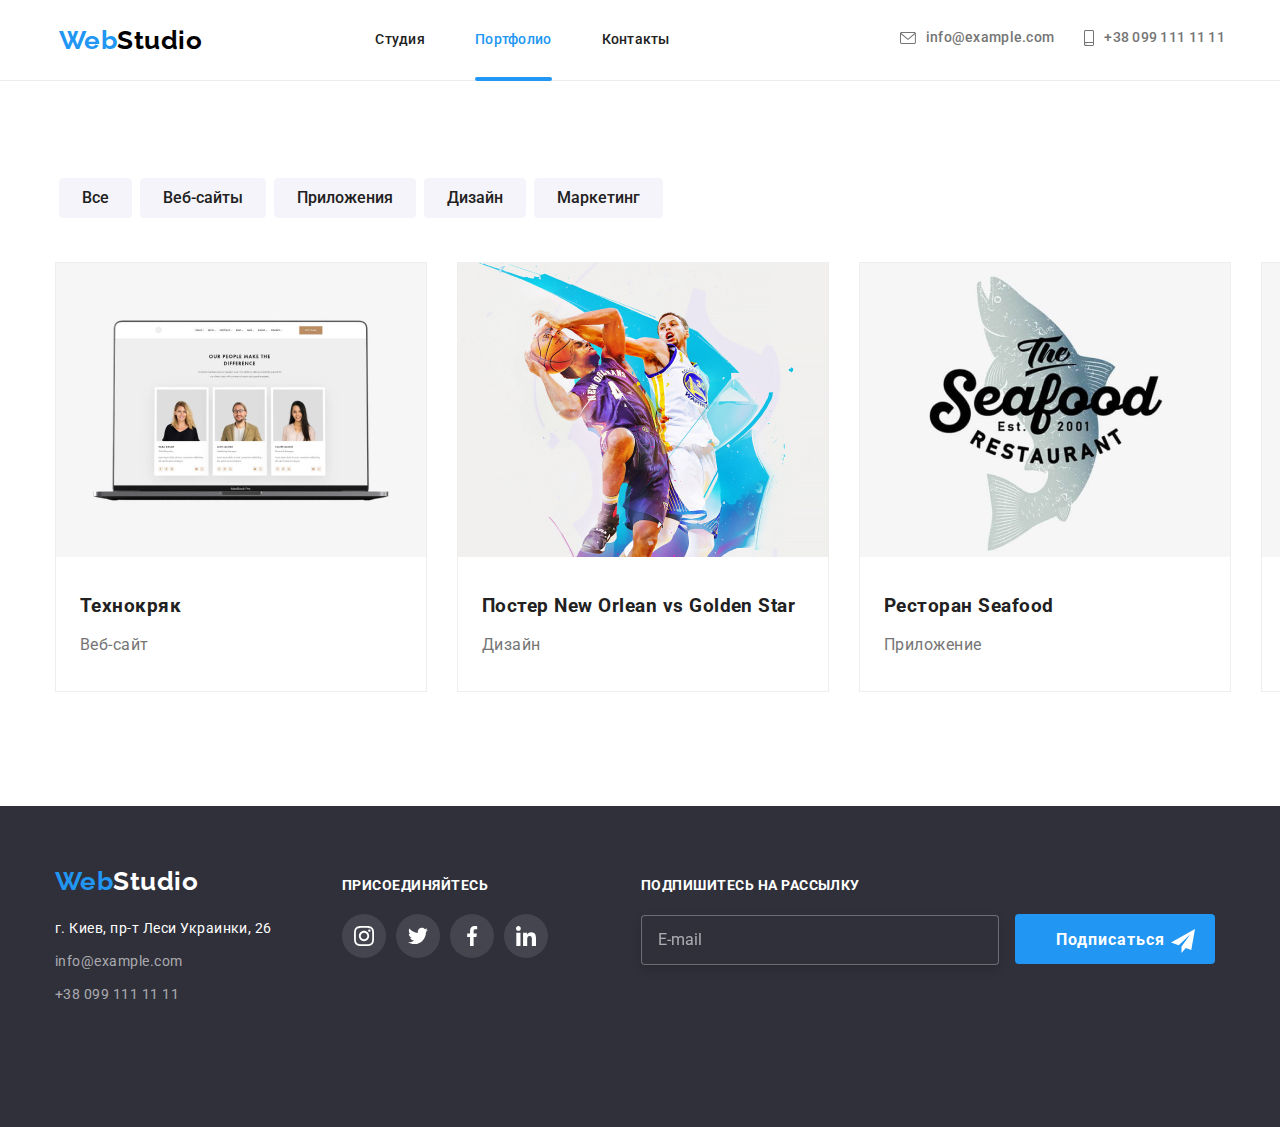
==== commit b3c5f7ed: "hw8" ====
--- a/portfolio.html
+++ b/portfolio.html
@@ -13,16 +13,28 @@
      <!--Шапка страницы-->
      <header class="page-header">
       <div class="container flexbox">
-      <nav class="navigation">
-        <a href="./index.html" class="logo">
-          <span class="page-header__logo-active">Web</span><span class="page-header__logo-black">Studio</span></a>
+       <nav class="navigation">
+       
+            <a href="./index.html" class="logo">
+              <span class="page-header__logo-active">Web</span><span class="page-header__logo-black">Studio</span></a>
+      <button type="button" class="menu-button"
+      aria-expanded="false" data-menu-button>
+          <svg width="25" height="25" aria-label="Переключатель мобильного меню"
+          aria-controls="menu-container">
+          <use class="icon-cross" href="./img/icons/symbol-defs-menu.svg#closemenu"></use>
+          <use class="icon-menu" href="./img/icons/symbol-defs-menu.svg#menu"></use>
+          </svg>
+          </button>
+          <div class="menu-container" id="menu-container" data-menu>
         <!--Навигация на другие страницы-->
+        <div class="nav-box">
         <ul class="site-nav list">
-          <li class="site-nav__item"><a href="./index.html" class="site-nav__link">Студия</a></li>
+          <li class="site-nav__item"><a href="./index.html" class="site-nav__link ">Студия</a></li>
           <li class="site-nav__item"><a href="./portfolio.html" class="site-nav__link current" >Портфолио</a></li>
           <li class="site-nav__item"><a href="./index.html" class="site-nav__link ">Контакты</a></li>
         </ul>
-      </nav>
+      </div>
+    <div class="contacts-box" >
       <ul class="contacts list flexbox">
         <li class="contacts__item">
           <a class="contacts__link" href="mailto:info@example.com" >
@@ -39,6 +51,9 @@
           +38 099 111 11 11</a></li>
       </ul>
     </div>
+    </div>
+  </nav>
+      </div>
     <span class="line flexbox"></span>
     </header>
     <main>
@@ -201,6 +216,7 @@
     <!--футер -->
     <footer class="footer">
       <div class="container">
+      <div class="wrapper">
         <div class="footer__thumb">
         <a href="./index.html" class="footer__logo">
           <span class="footer__logo-activ">Web</span><span class="footer__logo-white">Studio</span></a>
@@ -243,13 +259,14 @@
 </svg>
 </a>
 </li>
-        </ul>
+  </ul>
+</div>
 </div>
 <div class="subscribe">
   <b class="subscribe__title">Подпишитесь на рассылку</b>
   <form class="subscribe__form"> 
 <input class="subscribe__field" type="email" name="subscribe"  placeholder="E-mail">
-<button class="subscribe__button" type="submit"><span>Подписаться</span>
+<button class="subscribe__button" type="submit"><span class="subscribe__inscription">Подписаться</span>
   <svg class="subscribe__button-icon" width="24px" height="24px">
     <use href="img/icons/symbol-defs3.svg#send"></use>
   </svg>
--- a/css/main.min.css
+++ b/css/main.min.css
@@ -1,2 +1,2 @@
-/*! modern-normalize v1.0.0 | MIT License | https://github.com/sindresorhus/modern-normalize */*,::after,::before{box-sizing:border-box}:root{-moz-tab-size:4;tab-size:4}html{line-height:1.15;-webkit-text-size-adjust:100%}body{margin:0}body{font-family:system-ui,-apple-system,'Segoe UI',Roboto,Helvetica,Arial,sans-serif,'Apple Color Emoji','Segoe UI Emoji'}hr{height:0;color:inherit}abbr[title]{text-decoration:underline dotted}b,strong{font-weight:bolder}code,kbd,pre,samp{font-family:ui-monospace,SFMono-Regular,Consolas,'Liberation Mono',Menlo,monospace;font-size:1em}small{font-size:80%}sub,sup{font-size:75%;line-height:0;position:relative;vertical-align:baseline}sub{bottom:-.25em}sup{top:-.5em}table{text-indent:0;border-color:inherit}button,input,optgroup,select,textarea{font-family:inherit;font-size:100%;line-height:1.15;margin:0}button,select{text-transform:none}[type=button],[type=reset],[type=submit],button{-webkit-appearance:button}::-moz-focus-inner{border-style:none;padding:0}:-moz-focusring{outline:1px dotted ButtonText}:-moz-ui-invalid{box-shadow:none}legend{padding:0}progress{vertical-align:baseline}::-webkit-inner-spin-button,::-webkit-outer-spin-button{height:auto}[type=search]{-webkit-appearance:textfield;outline-offset:-2px}::-webkit-search-decoration{-webkit-appearance:none}::-webkit-file-upload-button{-webkit-appearance:button;font:inherit}summary{display:list-item}html{box-sizing:border-box}*,*::after,*::befor{box-sizing:inherit}body{color:#212121;background-color:#fff;font-family:"Roboto", sans-serif;letter-spacing:0.03em}.list{padding:0;margin:0;list-style:none}a{text-decoration:none}img{display:block;width:100%;height:auto}.line{border-bottom:1px solid #ECECEC;flex-grow:1}.flexbox{display:flex;flex-wrap:wrap}.caption{margin-top:0px;margin-bottom:30px;padding:0px 0px;font-weight:700;font-size:36px;line-height:1.17;text-align:center}.visually-hidden{position:absolute;width:1px;height:1px;margin:-1px;border:0;padding:0;clip:rect(0 0 0 0);overflow:hidden}p{margin:0;padding:0}ul{margin:0}.container{margin-left:auto;margin-right:auto;padding-left:15px;padding-right:15px}@media screen and (min-width: 480px){.container{width:480px}}@media screen and (min-width: 768px){.container{width:768px}}@media screen and (min-width: 1200px){.container{width:1200px}}.section{padding-top:60px;padding-bottom:60px}.primary-button{display:inline-block;text-align:center;border-color:#2196f3;border-radius:4px;padding:10px 32px;min-width:200px;border:1px solid transparent;color:#fff;background-color:#2196f3;font-weight:400;font-size:16px;line-height:1.87;letter-spacing:0.06em;cursor:pointer;color:#fff;transition:background-color 250ms cubic-bezier(0.4, 0, 0.2, 1)}.primary-button:hover,.primary-button:focus{background-color:#188ce8;box-shadow:0px 4px 4px rgba(0,0,0,0.15)}.button__thumb{display:flex;justify-content:center;align-items:center;margin-top:30px}.form__button{padding:10px 55px 10px 56px}.form__button:hover,.form__button:focus{box-shadow:0px 4px 4px rgba(0,0,0,0.15);transition:250ms cubic-bezier(0.4, 0, 0.2, 1)}.backdrop{position:fixed;top:0;left:0;width:100%;height:100%;background-color:rgba(0,0,0,0.2);opacity:1;visibility:visible}.backdrop.is-hidden{opacity:0;visibility:hidden;pointer-events:none;transition:250ms cubic-bezier(0.4, 0, 0.2, 1);transform:translate(0%, 0%) scale(0) rotateX(0deg)}.modal{position:absolute;top:50%;left:50%;transform:translate(-50%, -50%) scale(1) rotateY(0deg);width:450px;height:609px;overflow:hidden;background-color:#fff;box-shadow:0px 1px 3px rgba(0,0,0,0.12),0px 1px 1px rgba(0,0,0,0.14),0px 2px 1px rgba(0,0,0,0.2);border-radius:4px;transition:250ms cubic-bezier(0.4, 0, 0.2, 1)}.is-hidden .modal{transform:translate(-50%, -50%) scale(0.5) rotateY(45deg);transition:250ms cubic-bezier(0.4, 0, 0.2, 1)}.modal__button-close{display:flex;justify-content:center;align-items:center;position:absolute;top:8px;right:8px;padding:0;margin:0;width:30px;height:30px;background-color:#fff;border:1px solid rgba(0,0,0,0.1);border-radius:50%;cursor:pointer;transition:all 250ms cubic-bezier(0.4, 0, 0.2, 1)}.modal__button-close:hover,.modal__button-close:focus{fill:#2196f3;box-shadow:0px 4px 4px rgba(0,0,0,0.15)}.modal__content{padding:40px}.modal__icon-close{width:11px;height:11px}.modal__title{display:block;text-align:center;margin-bottom:12px;color:#000;font-weight:700;font-size:20px;line-height:1.15}.form{display:flex;flex-direction:column}.form__label{display:flex;flex-direction:column;position:relative;text-align:left;margin-bottom:10px;font-weight:400;font-size:12px;line-height:1.166;letter-spacing:0.01em;color:#757575}.form__name{margin-bottom:4px}.form__icon{position:absolute;left:12px;bottom:13px}.form__input{height:40px;padding-left:42px;border:1px solid rgba(33,33,33,0.2);border-radius:4px;transition:all 250ms cubic-bezier(0.4, 0, 0.2, 1)}.form__input:focus{outline-color:#2196f3;transition-property:border 250ms cubic-bezier(0.4, 0, 0.2, 1)}.form__input:focus+.form__icon{fill:#2196f3;transition-property:border 250ms cubic-bezier(0.4, 0, 0.2, 1)}.form__comment{resize:none;min-height:120px;display:flex;flex-direction:column;border:1px solid rgba(33,33,33,0.2);border-radius:4px;padding:12px 16px;margin-bottom:20px;transition:border 250ms cubic-bezier(0.4, 0, 0.2, 1)}.form__comment:hover,.form__comment:focus{outline-color:#2196f3}.deal{display:flex;justify-content:flex-end;align-items:center}.deal__text{font-weight:400;font-size:12px;line-height:1.71}.deal__link{text-decoration:none;font-weight:400;font-size:12px;line-height:1.71;border-bottom:1px solid #2196f3;color:#2196f3}.deal__checkbox{position:absolute;visibility:hidden;clip:rect(0 0 0 0);width:1px;height:1px;margin:1px}.deal__thumb{position:relative;display:block}.deal__icon{position:absolute;background-image:url(../img/icons/square.svg);background-repeat:no-repeat;background-position:center;height:16px;width:16px;left:2px}.deal__checkbox:checked+.deal__icon{background-image:url(../img/icons/checkbox.svg);fill:#fff;background-color:#2196f3;background-size:contain;background-repeat:no-repeat;background-position:center;background-clip:border-box;transition:background-color 250ms cubic-bezier(0.4, 0, 0.2, 1),fill 250ms cubic-bezier(0.4, 0, 0.2, 1)}.logo{padding-top:16px;padding-bottom:16px}.page-header__logo-active{padding-top:25px;padding-bottom:25px;color:#2196f3;font-family:"Raleway", sans-serif;font-weight:700;font-size:26px;line-height:1.19}.page-header__logo-black{padding-top:25px;padding-bottom:25px;color:#000;font-family:"Raleway", sans-serif;font-weight:700;font-size:26px;line-height:1.19}.footer__logo{margin-bottom:20px}.footer__logo-activ{color:#2196f3;font-family:"Raleway", sans-serif;font-weight:700;font-size:26px;line-height:1.19}.footer__logo-white{color:#fff;font-family:"Raleway", sans-serif;font-weight:700;font-size:26px;line-height:1.19}.social-icons{display:flex;justify-content:center;align-items:center;padding-bottom:24px}.social-icons__icon{width:20px;height:20px}.social-icons__item:not(:last-child){margin-right:10px}.social-icons__link{display:flex;justify-content:center;align-items:center;width:44px;height:44px;background-color:#fff;fill:#AFB1B8;border-radius:50%;transition:background-color cubic-bezier(0.4, 0, 0.2, 1) 250ms,fill 250ms cubic-bezier(0.4, 0, 0.2, 1)}.social-icons__link:hover,.social-icons__link:focus,.social-icons__link__icon:hover,.social-icons__link__icon:focus{background-color:#2196f3;fill:#fff}.page-header .flexbox{align-items:center;justify-content:flex-end}.page-header{height:60px}.site-nav .current{color:#2196f3}.site-nav{display:none}.site-nav__item:not(:last-child){margin-right:50px}.navigation{display:flex;justify-content:center;align-items:center;margin-right:auto}.site-nav__link{display:block;padding-top:32px;padding-bottom:32px;color:#212121;font-weight:500;font-size:14px;line-height:1.14;letter-spacing:0.02em}.site-nav__link:hover,.site-nav__link:focus{color:#2196f3}.site-nav__link .current{color:#2196f3}.site-nav__link{position:relative}.current:after{content:"";position:absolute;left:0;bottom:-1px;width:100%;height:4px;background-color:#2196f3;border-radius:2px}.contacts__icon{fill:#757575;margin-right:10px}.contacts{display:none}.contacts__link{display:flex;align-items:center;font-weight:500;font-size:14px;line-height:1.14;letter-spacing:0.02em;color:#757575;transition:color 250ms cubic-bezier(0.4, 0, 0.2, 1)}.contacts__link:hover,.contacts__link:focus{color:#2196f3}.contacts__link:hover .contacts__icon{fill:#2196f3}.contacts__item:not(:last-child){margin-right:50px}.footer-address{color:#fff;font-weight:400;font-size:14px;line-height:1.71}.footer-address__link-mail{display:block;margin-bottom:9px;margin-top:9px;color:rgba(255,255,255,0.6)}.footer-address__link-tel{color:rgba(255,255,255,0.6)}.hero{display:flex;justify-content:center;align-items:center;height:600px;max-width:1600px;margin-right:auto;margin-left:auto;background-image:linear-gradient(to right, rgba(47,48,58,0.4), rgba(47,48,58,0.4)),url(../img/bgi.jpg);background-size:cover;background-repeat:no-repeat;background-position:center}.hero__box{text-align:center}.hero__title{margin-top:0px;margin-bottom:30px;color:#fff;font-weight:900;font-size:26px;line-height:1.61;text-transform:uppercase;letter-spacing:0.06em}.features__item:not(:last-child){margin-bottom:30px}.features__thumb{display:flex;justify-content:center;align-items:center;background-color:#f5f4fa;border:1px solid transparent;border-radius:4px;height:120px;margin-bottom:30px}.features__title{margin-top:0px;margin-bottom:10px;font-weight:700;font-size:14px;line-height:1.14;text-transform:uppercase;text-align:center}.features__text{color:#757575;font-weight:400;font-size:14px;line-height:1.71}.gallery-section{display:none}.gallery__item{width:calc((100% - 30px * 2) / 3)}.gallery__item:not(:last-child){margin-right:30px}.gallery__item{position:relative}.gallery__text{color:#fff;font-weight:700;font-size:14px;line-height:1.71;letter-spacing:0.03em;text-transform:uppercase}.gallery__box{position:absolute;left:0;bottom:0;width:100%;height:70px;display:flex;justify-content:center;align-items:center;align-items:center;background-color:rgba(47,48,58,0.8)}.team-section{background-color:#f5f4fa}.team-card__item{font-weight:500;font-size:16px;line-height:1.18;background:#fff;box-shadow:0px 1px 3px rgba(0,0,0,0.12),0px 1px 1px rgba(0,0,0,0.14),0px 2px 1px rgba(0,0,0,0.2);border-radius:0px 0px 4px 4px}.team-card__thumb{padding-right:24px;padding-left:24px;padding-bottom:20px;padding-top:20px;text-align:center}.team-card__name{color:#212121}.team-card__text{margin-top:0px;margin-bottom:16px;color:#757575;font-weight:400;font-size:16px;line-height:1.18}.clients__link{display:flex;justify-content:center;align-items:center;width:210px;height:90px;fill:#AFB1B8;border:1px solid #AFB1B8;border-radius:4px;transition:border-color 250ms cubic-bezier(0.4, 0, 0.2, 1),fill 250ms cubic-bezier(0.4, 0, 0.2, 1)}.clients__item .clients__link:hover .clients__icon,.clients__item .clients__link:focus .clients__icon,.clients__item .clients__link:hover,.clients__item .clients__link:focus{border-color:#2196f3;fill:#2196f3}.clients{margin:-15px}.clients__item{margin:15px}.clients__icon{fill:#AFB1B8;transition:fill 250ms cubic-bezier(0.4, 0, 0.2, 1)}.footer .container{padding:60px 15px;text-align:center}.footer{background-color:#2f303a}.footer__thumb{display:flex;flex-direction:column;margin-bottom:60px;padding-top:0px;padding-bottom:0px;text-align:center}.footer-address{color:#fff;font-weight:400;font-size:14px;line-height:1.71;font-style:normal}.footer-address__link-mail{display:block;margin-bottom:9px;margin-top:9px;color:rgba(255,255,255,0.6)}.footer-address__link-tel{color:rgba(255,255,255,0.6)}.footer-box{display:inline-block;margin-bottom:60px}.follow{display:block;font-weight:700;font-size:14px;line-height:1.14;text-transform:uppercase;color:#fff;margin-bottom:20px}.footer-icons{display:flex;justify-content:center;align-items:center}.footer-icons__item{width:calc((100% - 10px * 3) /4)}.footer-icons__item:not(:last-child){margin-right:10px}.footer-icons__link{display:flex;justify-content:center;align-items:center;width:44px;height:44px;background-color:rgba(255,255,255,0.1);border-radius:50%;transition:background-color 250ms cubic-bezier(0.4, 0, 0.2, 1)}.footer-icons__link:hover,.footer-icons__link:focus{background-color:#2196f3}.footer-icons__link .footer__icon:hover,.footer-icons__link .footer__icon:focus{fill:#fff}.footer__icon{width:20px;height:20px;fill:#fff}.subscribe__title{display:block;margin-bottom:20px;color:#fff;font-weight:700;font-size:14px;line-height:1.14;text-transform:uppercase}.subscribe__field{width:358px;margin-right:12px;padding-left:16px;padding-top:15px;padding-bottom:15px;color:rgba(255,255,255,0.6);background:#2f303a;border:1px solid rgba(255,255,255,0.3);filter:drop-shadow(0px 4px 4px rgba(0,0,0,0.15));border-radius:4px;transition:border 250ms cubic-bezier(0.4, 0, 0.2, 1)}.subscribe__form input::placeholder{color:rgba(255,255,255,0.6)}.subscribe__button{position:relative;width:200px;height:50px;text-align:center;margin-top:20px;border-color:#2196f3;border-radius:4px;padding:10px 29px;border:1px solid transparent;color:#fff;background-color:#2196f3;font-weight:700;font-size:16px;line-height:1.87;letter-spacing:0.06em;cursor:pointer;transition:background-color 250ms cubic-bezier(0.4, 0, 0.2, 1)}.subscribe__button:hover,.subscribe__button:focus{box-shadow:0px 4px 4px rgba(0,0,0,0.15);background-color:#188ce8;fill:#fff}.subscribe__button-icon{position:absolute;margin-left:10px;top:30%;right:10%;fill:#fff}.subscribe__inscription{margin-right:10px}.filter{margin-bottom:40px}.filter__button{display:block;border-color:#2196f3;border-radius:4px;padding:6px 22px;text-align:center;border:1px solid transparent;font-weight:500;font-size:16px;line-height:1.625;color:#212121;background-color:#f5f4fa;border-color:#f5f4fa;transition:background-color 250ms cubic-bezier(0.4, 0, 0.2, 1);cursor:pointer}.filter__button:hover,.filter__button:focus{color:#2196f3}.filter__button:hover{background-color:#2196f3;color:#fff;box-shadow:0px 3px 1px rgba(0,0,0,0.1),0px 1px 2px rgba(0,0,0,0.08),0px 2px 2px rgba(0,0,0,0.12);border-color:transparent}.filter__item{margin:4px}.portfolio{background:#fff;border:1px solid #EEEEEE}.portfolio-link{display:block;width:100%;background-color:#fff;box-shadow:none;transition:box-shadow 250ms cubic-bezier(0.4, 0, 0.2, 1)}.portfolio:not(:last-child){margin-bottom:30px}.overlay{position:relative;overflow:hidden}.portfolio-link .team-card__thumb{text-align:left}.portfolio-link:hover .team-card__thumb{box-shadow:0px 1px 3px rgba(0,0,0,0.12),0px 1px 1px rgba(0,0,0,0.14),0px 2px 1px rgba(0,0,0,0.2);border-radius:0px 0px 4px 4px}.portfolio-link:hover .overlay-description{transition:transform 250ms cubic-bezier(0.4, 0, 0.2, 1);transform:translateY(0)}.overlay-description{position:absolute;top:0;left:0;width:100%;height:100%;padding:63px 24px;background-color:rgba(33,150,243,0.9);transform:translateY(100%);transition:transform 250ms cubic-bezier(0.4, 0, 0.2, 1)}.overlay-text{color:#fff;font-weight:400;font-size:18px;line-height:1.5}
+/*! modern-normalize v1.0.0 | MIT License | https://github.com/sindresorhus/modern-normalize */*,::after,::before{box-sizing:border-box}:root{-moz-tab-size:4;tab-size:4}html{line-height:1.15;-webkit-text-size-adjust:100%}body{margin:0}body{font-family:system-ui,-apple-system,'Segoe UI',Roboto,Helvetica,Arial,sans-serif,'Apple Color Emoji','Segoe UI Emoji'}hr{height:0;color:inherit}abbr[title]{text-decoration:underline dotted}b,strong{font-weight:bolder}code,kbd,pre,samp{font-family:ui-monospace,SFMono-Regular,Consolas,'Liberation Mono',Menlo,monospace;font-size:1em}small{font-size:80%}sub,sup{font-size:75%;line-height:0;position:relative;vertical-align:baseline}sub{bottom:-.25em}sup{top:-.5em}table{text-indent:0;border-color:inherit}button,input,optgroup,select,textarea{font-family:inherit;font-size:100%;line-height:1.15;margin:0}button,select{text-transform:none}[type=button],[type=reset],[type=submit],button{-webkit-appearance:button}::-moz-focus-inner{border-style:none;padding:0}:-moz-focusring{outline:1px dotted ButtonText}:-moz-ui-invalid{box-shadow:none}legend{padding:0}progress{vertical-align:baseline}::-webkit-inner-spin-button,::-webkit-outer-spin-button{height:auto}[type=search]{-webkit-appearance:textfield;outline-offset:-2px}::-webkit-search-decoration{-webkit-appearance:none}::-webkit-file-upload-button{-webkit-appearance:button;font:inherit}summary{display:list-item}html{box-sizing:border-box}*,*::after,*::befor{box-sizing:inherit}body{color:#212121;background-color:#fff;font-family:"Roboto", sans-serif;letter-spacing:0.03em}.list{padding:0;margin:0;list-style:none}a{text-decoration:none}img{display:block;width:100%;height:auto}.flexbox{display:flex;flex-wrap:wrap}.caption{margin-top:0px;margin-bottom:30px;padding:0px 0px;font-weight:700;font-size:28px;line-height:1.17;text-align:center}@media (min-width: 1200px){.caption{font-size:36px;margin-bottom:50px}}.visually-hidden{position:absolute;width:1px;height:1px;margin:-1px;border:0;padding:0;clip:rect(0 0 0 0);overflow:hidden}p{margin:0;padding:0}ul{margin:0}.container{margin-left:auto;margin-right:auto;padding-left:15px;padding-right:15px;width:100%}@media (min-width: 480px){.container{width:480px}}@media (min-width: 768px){.container{width:768px}}@media (min-width: 1200px){.container{width:1200px}}.section{padding-top:60px;padding-bottom:60px}@media (min-width: 768px){.section{padding-top:60px;padding-bottom:60px}}@media (min-width: 1200px){.section{padding-top:94px;padding-bottom:94px}}.primary-button{display:inline-block;text-align:center;border-color:#2196f3;border-radius:4px;padding:10px 32px;min-width:200px;border:1px solid transparent;color:#fff;background-color:#2196f3;font-weight:400;font-size:16px;line-height:1.87;letter-spacing:0.06em;cursor:pointer;color:#fff;transition:background-color 250ms cubic-bezier(0.4, 0, 0.2, 1)}.primary-button:hover,.primary-button:focus{background-color:#188ce8;box-shadow:0px 4px 4px rgba(0,0,0,0.15)}.button__thumb{display:flex;justify-content:center;align-items:center;margin-top:30px}.form__button{padding:10px 55px 10px 56px}.form__button:hover,.form__button:focus{box-shadow:0px 4px 4px rgba(0,0,0,0.15);transition:250ms cubic-bezier(0.4, 0, 0.2, 1)}.backdrop{position:fixed;top:0;left:0;width:100%;height:100%;background-color:rgba(0,0,0,0.2);opacity:1;visibility:visible}.backdrop.is-hidden{opacity:0;visibility:hidden;pointer-events:none;transition:250ms cubic-bezier(0.4, 0, 0.2, 1);transform:translate(0%, 0%) scale(0) rotateX(0deg)}.modal{position:absolute;top:50%;left:50%;transform:translate(-50%, -50%) scale(1) rotateY(0deg);width:450px;height:609px;overflow:hidden;background-color:#fff;box-shadow:0px 1px 3px rgba(0,0,0,0.12),0px 1px 1px rgba(0,0,0,0.14),0px 2px 1px rgba(0,0,0,0.2);border-radius:4px;transition:250ms cubic-bezier(0.4, 0, 0.2, 1)}.is-hidden .modal{transform:translate(-50%, -50%) scale(0.5) rotateY(45deg);transition:250ms cubic-bezier(0.4, 0, 0.2, 1)}.modal__button-close{display:flex;justify-content:center;align-items:center;position:absolute;top:8px;right:8px;padding:0;margin:0;width:30px;height:30px;background-color:#fff;border:1px solid rgba(0,0,0,0.1);border-radius:50%;cursor:pointer;transition:all 250ms cubic-bezier(0.4, 0, 0.2, 1)}.modal__button-close:hover,.modal__button-close:focus{fill:#2196f3;box-shadow:0px 4px 4px rgba(0,0,0,0.15)}.modal__content{padding:40px}.modal__icon-close{width:11px;height:11px}.modal__title{display:block;text-align:center;margin-bottom:12px;color:#000;font-weight:700;font-size:20px;line-height:1.15}.form{display:flex;flex-direction:column}.form__label{display:flex;flex-direction:column;position:relative;text-align:left;margin-bottom:10px;font-weight:400;font-size:12px;line-height:1.166;letter-spacing:0.01em;color:#757575}.form__name{margin-bottom:4px}.form__icon{position:absolute;left:12px;bottom:13px}.form__input{height:40px;padding-left:42px;border:1px solid rgba(33,33,33,0.2);border-radius:4px;transition:all 250ms cubic-bezier(0.4, 0, 0.2, 1)}.form__input:focus{outline-color:#2196f3;transition-property:border 250ms cubic-bezier(0.4, 0, 0.2, 1)}.form__input:focus+.form__icon{fill:#2196f3;transition-property:border 250ms cubic-bezier(0.4, 0, 0.2, 1)}.form__comment{resize:none;min-height:120px;display:flex;flex-direction:column;border:1px solid rgba(33,33,33,0.2);border-radius:4px;padding:12px 16px;margin-bottom:20px;transition:border 250ms cubic-bezier(0.4, 0, 0.2, 1)}.form__comment:hover,.form__comment:focus{outline-color:#2196f3}.deal{display:flex;justify-content:flex-end;align-items:center}.deal__text{font-weight:400;font-size:12px;line-height:1.71}.deal__link{text-decoration:none;font-weight:400;font-size:12px;line-height:1.71;border-bottom:1px solid #2196f3;color:#2196f3}.deal__checkbox{position:absolute;visibility:hidden;clip:rect(0 0 0 0);width:1px;height:1px;margin:1px}.deal__thumb{position:relative;display:block}.deal__icon{position:absolute;background-image:url(../img/icons/square.svg);background-repeat:no-repeat;background-position:center;height:16px;width:16px;left:2px}.deal__checkbox:checked+.deal__icon{background-image:url(../img/icons/checkbox.svg);fill:#fff;background-color:#2196f3;background-size:contain;background-repeat:no-repeat;background-position:center;background-clip:border-box;transition:background-color 250ms cubic-bezier(0.4, 0, 0.2, 1),fill 250ms cubic-bezier(0.4, 0, 0.2, 1)}@media (min-width: 480px){.logo{display:inline-block;margin-bottom:16px;padding-top:16px}}@media (min-width: 1200px){.logo{margin-right:93px}}.page-header__logo-active{color:#2196f3;font-family:"Raleway", sans-serif;font-weight:700;font-size:24px;line-height:1.19}@media (min-width: 1200px){.page-header__logo-active{font-size:26px;padding-top:25px;padding-bottom:25px}}.page-header__logo-black{color:#000;font-family:"Raleway", sans-serif;font-weight:700;font-size:24px;line-height:1.19}@media (min-width: 1200px){.page-header__logo-black{font-size:26px;padding-top:25px;padding-bottom:25px}}.footer__logo{margin-bottom:20px}@media (min-width: 1200px){.footer__logo{text-align:start}}.footer__logo-activ{color:#2196f3;font-family:"Raleway", sans-serif;font-weight:700;font-size:26px;line-height:1.19}.footer__logo-white{color:#fff;font-family:"Raleway", sans-serif;font-weight:700;font-size:26px;line-height:1.19}.social-icons{display:flex;justify-content:center;align-items:center;padding-bottom:24px}.social-icons__icon{width:20px;height:20px}.social-icons__item:not(:last-child){margin-right:10px}.social-icons__link{display:flex;justify-content:center;align-items:center;width:44px;height:44px;background-color:#fff;fill:#AFB1B8;border-radius:50%;transition:background-color cubic-bezier(0.4, 0, 0.2, 1) 250ms,fill 250ms cubic-bezier(0.4, 0, 0.2, 1)}.social-icons__link:hover,.social-icons__link:focus,.social-icons__link__icon:hover,.social-icons__link__icon:focus{background-color:#2196f3;fill:#fff}@media (min-width: 768px){.page-header .flexbox{align-items:center;justify-content:flex-start}}@media (min-width: 1200px){.page-header .flexbox{align-items:center;justify-content:flex-end}}.page-header{height:60px;position:relative}@media (min-width: 768px){.page-header{height:80px}}.line{border-bottom:1px solid #ECECEC;flex-grow:1;display:flex}.menu-container{background-color:#fff;margin-left:auto;margin-right:auto;text-align:center}@media screen and (max-width: 767px){.menu-container{border-top:1px solid #ececec;box-shadow:0px 1px 3px rgba(0,0,0,0.16),0px 2px 4px rgba(0,0,0,0.08),0px 4px 8px rgba(0,0,0,0.04);padding:60px 15px;display:none;position:absolute;top:100%;left:0;width:100%;height:453px}.menu-container.is-open{display:block}}@media (min-width: 768px){.menu-container{display:flex}}@media (min-width: 1200px){.menu-container{align-items:baseline}}.menu-button{position:absolute;top:10px;right:15px;padding:0;margin:0;width:40px;height:40px;display:inline-flex;justify-content:center;align-items:center;background:transparent;border:none}.menu-button .icon-cross{opacity:0}.menu-button.is-open .icon-cross{opacity:1}.menu-button.is-open .icon-menu{opacity:0}@media (min-width: 768px){.menu-button{display:none}}.site-nav .current{color:#2196f3}.site-nav{display:flex;justify-content:center}@media (min-width: 768px){.site-nav{margin-left:80px;margin-right:80px}}@media (min-width: 1200px){.site-nav{margin-right:auto}}.site-nav__item:not(:last-child){margin-right:50px}.navigation{display:flex;justify-content:center;align-items:center}@media (min-width: 1200px){.navigation{margin-right:0}}.site-nav__link{display:block;padding-top:32px;padding-bottom:32px;color:#212121;font-weight:500;font-size:14px;line-height:1.14;letter-spacing:0.02em}.site-nav__link:hover,.site-nav__link:focus{color:#2196f3}.site-nav__link .current{color:#2196f3}.site-nav__link{position:relative}.current:after{content:"";position:absolute;left:0;bottom:-1px;width:100%;height:4px;background-color:#2196f3;border-radius:2px}@media (min-width: 1200px){.nav-box{justify-content:center;align-items:baseline;margin-right:230px}}.contacts__icon{fill:#757575;margin-right:10px}.contacts{display:flex;justify-content:center;align-items:center}.contacts__link{display:flex;align-items:center;font-weight:500;font-size:14px;line-height:1.14;letter-spacing:0.02em;color:#757575;transition:color 250ms cubic-bezier(0.4, 0, 0.2, 1)}.contacts__link:hover,.contacts__link:focus{color:#2196f3}.contacts__link:hover .contacts__icon{fill:#2196f3}.contacts__item:not(:last-child){margin-bottom:10px}@media (min-width: 1200px){.contacts__item:not(:last-child){margin-bottom:0;margin-right:30px}}.footer-address{color:#fff;font-weight:400;font-size:14px;line-height:1.71}.footer-address__link-mail{display:block;margin-bottom:9px;margin-top:9px;color:rgba(255,255,255,0.6)}.footer-address__link-tel{color:rgba(255,255,255,0.6)}.contacts-box{display:flex;justify-content:center;align-items:center;flex-direction:column}.hero{display:flex;justify-content:center;align-items:center;height:400px;max-width:1600px;margin-right:auto;margin-left:auto;background-image:linear-gradient(to right, rgba(47,48,58,0.4), rgba(47,48,58,0.4)),url(../img/bgi.jpg);background-size:cover;background-repeat:no-repeat;background-position:center}@media (min-width: 1200px){.hero{height:600px}}.hero__box{text-align:center}.hero__title{margin-top:0px;margin-bottom:30px;color:#fff;font-weight:900;font-size:26px;line-height:1.61;text-transform:uppercase;letter-spacing:0.06em}@media (min-width: 1200px){.hero__title{font-weight:900;font-size:44px;line-height:1.36}}@media (min-width: 768px){.features__list{display:flex;flex-wrap:wrap}}.features__thumb{display:flex;justify-content:center;align-items:center;background-color:#f5f4fa;border:1px solid transparent;border-radius:4px;height:120px;margin-bottom:30px}.features__title{margin-top:0px;margin-bottom:10px;font-weight:700;font-size:14px;line-height:1.14;text-transform:uppercase;text-align:center}@media (min-width: 768px){.features__title{text-align:start}}@media (min-width: 1200px){.features__title{text-align:start}}.features__text{color:#757575;font-weight:400;font-size:14px;line-height:1.71}.features__item:not(:last-child){margin-bottom:30px}@media (min-width: 768px){.features__item{flex-basis:calc((100% - 30px)/2);margin-right:30px}}.features__item:nth-last-child(-n+2){margin-bottom:0}.features__item:nth-child(2n){margin-right:0}@media (min-width: 1200px){.features__item{flex-basis:calc((100% - 30px * 3)/4)}.features__item:not(:last-child){margin-right:30px}}@media (min-width: 1200px){.features .section{padding-bottom:0}}.gallery-section{display:none}@media (min-width: 1200px){.gallery-section{display:block}}.gallery__item{width:calc((100% - 30px * 2) / 3)}.gallery__item:not(:last-child){margin-right:30px}.gallery__item{position:relative}.gallery__text{color:#fff;font-weight:700;font-size:14px;line-height:1.71;letter-spacing:0.03em;text-transform:uppercase}.gallery__box{position:absolute;left:0;bottom:0;width:100%;height:70px;display:flex;justify-content:center;align-items:center;align-items:center;background-color:rgba(47,48,58,0.8)}.team-section{background-color:#f5f4fa}.team-card__thumb{padding-right:24px;padding-left:24px;padding-bottom:20px;padding-top:20px;text-align:center}.team-card__name{color:#212121}.team-card__text{margin-top:0px;margin-bottom:16px;color:#757575;font-weight:400;font-size:16px;line-height:1.18}@media screen and (min-width: 768px){.team-card{display:flex;flex-wrap:wrap}}.team-card__item{box-shadow:0px 1px 3px rgba(0,0,0,0.12),0px 1px 1px rgba(0,0,0,0.14),0px 2px 1px rgba(0,0,0,0.2);border-radius:0px 0px 4px 4px;background-color:getColor(white-text)}.team-card__item:not(:last-child){margin-bottom:60px}@media screen and (min-width: 768px){.team-card__item{flex-basis:calc((100% - 30px)/2);margin-right:30px}.team-card__item:nth-child(-n+2){margin-bottom:30px}.team-card__item:nth-last-child(-n+2){margin-bottom:0}.team-card__item:nth-child(2n){margin-right:0}}@media screen and (min-width: 1200px){.team-card__item{flex-basis:calc((100% - 30px * 3) / 4)}.team-card__item:nth-child(-n+2){margin-bottom:0}.team-card__item:not(:last-child){margin-right:30px}}.clients__link{display:flex;justify-content:center;align-items:center;width:100%;height:90px;fill:#AFB1B8;border:1px solid #AFB1B8;border-radius:4px;transition:border-color 250ms cubic-bezier(0.4, 0, 0.2, 1),fill 250ms cubic-bezier(0.4, 0, 0.2, 1)}.clients__item .clients__link:hover .clients__icon,.clients__item .clients__link:focus .clients__icon,.clients__item .clients__link:hover,.clients__item .clients__link:focus{border-color:#2196f3;fill:#2196f3}.clients__icon{fill:#AFB1B8;transition:fill 250ms cubic-bezier(0.4, 0, 0.2, 1)}@media (max-width: 480px){.clients{margin:-15}}@media (max-width: 480px){.clients__item{margin:15px;width:calc(50% - 30px)}}@media (min-width: 480px){.clients{margin:-15px}}@media (min-width: 480px){.clients__item{margin:15px;width:calc(50% - 30px)}}@media (min-width: 768px){.clients{margin:-15px}}@media (min-width: 768px){.clients__item{margin:15px;width:calc(33.333% - 30px)}}@media (min-width: 1200px){.clients__item{width:calc((100% - 30px * 5) / 6);margin:0}.clients__item:not(:last-child){margin-right:30px}}.footer .container{padding:60px 15px;text-align:center}@media (min-width: 1200px){.footer .container{display:flex;align-items:baseline}}.footer{background-color:#2f303a}.footer__thumb{display:flex;flex-direction:column;padding-top:0px;padding-bottom:0px;text-align:center}@media (min-width: 480px){.footer__thumb{margin-bottom:60px}}@media screen and (min-width: 768px){.wrapper{display:flex;align-items:baseline;justify-content:space-around;margin-bottom:60px}}@media screen and (min-width: 1200px){.wrapper{margin-bottom:0}}@media (min-width: 1200px){.footer-box{display:inline-block;margin-left:70px}}.footer-address{color:#fff;font-weight:400;font-size:14px;line-height:1.71;font-style:normal}.footer-address__link-mail{display:block;margin-bottom:9px;margin-top:9px;color:rgba(255,255,255,0.6)}.footer-address__link-tel{color:rgba(255,255,255,0.6)}@media (min-width: 1200px){.footer-address{text-align:start}}.follow{display:block;font-weight:700;font-size:14px;line-height:1.14;text-transform:uppercase;color:#fff;margin-bottom:20px}@media (min-width: 1200px){.follow{text-align:start}}.footer-icons{display:flex;justify-content:center;align-items:center}.footer-icons__item{width:calc((100% - 10px * 3) /4)}.footer-icons__item:not(:last-child){margin-right:10px}.footer-icons__link{display:flex;justify-content:center;align-items:center;width:44px;height:44px;background-color:rgba(255,255,255,0.1);border-radius:50%;transition:background-color 250ms cubic-bezier(0.4, 0, 0.2, 1)}.footer-icons__link:hover,.footer-icons__link:focus{background-color:#2196f3}.footer__icon{width:20px;height:20px;fill:#fff}.footer__icon :hover,.footer__icon :focus{fill:#fff}.footer-box{display:inline-block}@media (min-width: 480px){.footer-box{margin-bottom:60px}}@media (min-width: 1200px){.subscribe{margin-left:93px}}.subscribe__title{display:block;margin-bottom:20px;color:#fff;font-weight:700;font-size:14px;line-height:1.14;text-transform:uppercase}@media (min-width: 1200px){.subscribe__title{margin-bottom:0}}@media (min-width: 1200px) and (min-width: 768px){.subscribe__title{text-align:start}}.subscribe__field{width:100%;margin-right:12px;padding-left:16px;padding-top:15px;padding-bottom:15px;color:rgba(255,255,255,0.6);background:#2f303a;border:1px solid rgba(255,255,255,0.3);filter:drop-shadow(0px 4px 4px rgba(0,0,0,0.15));border-radius:4px;transition:border 250ms cubic-bezier(0.4, 0, 0.2, 1)}@media (min-width: 768px){.subscribe__field{width:450px}}@media (min-width: 1200px){.subscribe__field{width:358px}.subscribe__field:hover,.subscribe__field:focus{border:1px solid rgba(255,255,255,0.3);box-sizing:border-box;outline-color:drop-shadow(0px 4px 4px rgba(0,0,0,0.15));border-radius:4px}}.subscribe__form input::placeholder{color:rgba(255,255,255,0.6)}.subscribe__button{position:relative;width:200px;height:50px;text-align:center;margin-top:20px;border-color:#2196f3;border-radius:4px;padding:10px 29px;border:1px solid transparent;color:#fff;background-color:#2196f3;font-weight:700;font-size:16px;line-height:1.87;letter-spacing:0.06em;cursor:pointer;transition:background-color 250ms cubic-bezier(0.4, 0, 0.2, 1)}.subscribe__button:hover,.subscribe__button:focus{box-shadow:0px 4px 4px rgba(0,0,0,0.15);background-color:#188ce8;fill:#fff}@media (min-width: 768px){.subscribe__button{display:flex;align-items:center;justify-content:center;margin:auto;margin-top:20px}}@media (min-width: 1200px){.subscribe__button{display:inline-block}}.subscribe__button-icon{position:absolute;margin-left:10px;top:30%;right:10%;fill:#fff}.subscribe__inscription{margin-right:10px}.filter{margin-bottom:40px}.filter__button{display:block;border-color:#2196f3;border-radius:4px;padding:6px 22px;text-align:center;border:1px solid transparent;font-weight:500;font-size:16px;line-height:1.625;color:#212121;background-color:#f5f4fa;border-color:#f5f4fa;transition:background-color 250ms cubic-bezier(0.4, 0, 0.2, 1);cursor:pointer}.filter__button:hover,.filter__button:focus{color:#2196f3}.filter__button:hover{background-color:#2196f3;color:#fff;box-shadow:0px 3px 1px rgba(0,0,0,0.1),0px 1px 2px rgba(0,0,0,0.08),0px 2px 2px rgba(0,0,0,0.12);border-color:transparent}.filter__item{margin:4px}@media (min-width: 768px){.portfolio-box{display:flex}}.portfolio{background:#fff;border:1px solid #EEEEEE}@media screen and (min-width: 768px){.portfolio{flex-basis:calc((100% - 30px)/2);margin-right:30px}.portfolio:nth-child(-n+2){margin-bottom:30px}.portfolio:nth-last-child(-n+2){margin-bottom:0}.portfolio:nth-child(2n){margin-right:0}}@media screen and (min-width: 1200px){.portfolio{flex-basis:calc((100% - 30px * 2) / 3)}.portfolio:nth-child(-n+2){margin-bottom:0}.portfolio:not(:last-child){margin-right:30px}}.portfolio-link{display:block;width:100%;background-color:#fff;box-shadow:none;transition:box-shadow 250ms cubic-bezier(0.4, 0, 0.2, 1)}.portfolio:not(:last-child){margin-bottom:30px}@media (min-width: 1200px){.portfolio:not(:last-child){margin-bottom:20px}}.overlay{position:relative;overflow:hidden}.portfolio-link .team-card__thumb{text-align:left}.portfolio-link:hover .team-card__thumb{box-shadow:0px 1px 3px rgba(0,0,0,0.12),0px 1px 1px rgba(0,0,0,0.14),0px 2px 1px rgba(0,0,0,0.2);border-radius:0px 0px 4px 4px}.portfolio-link:hover .overlay-description{transition:transform 250ms cubic-bezier(0.4, 0, 0.2, 1);transform:translateY(0)}.overlay-description{position:absolute;top:0;left:0;width:100%;height:100%;padding:63px 24px;background-color:rgba(33,150,243,0.9);transform:translateY(100%);transition:transform 250ms cubic-bezier(0.4, 0, 0.2, 1)}.overlay-text{color:#fff;font-weight:400;font-size:18px;line-height:1.5}@media (min-width: 1200px){.portfolio .team-card__pecture{width:370px}}
 /*# sourceMappingURL=main.min.css.map */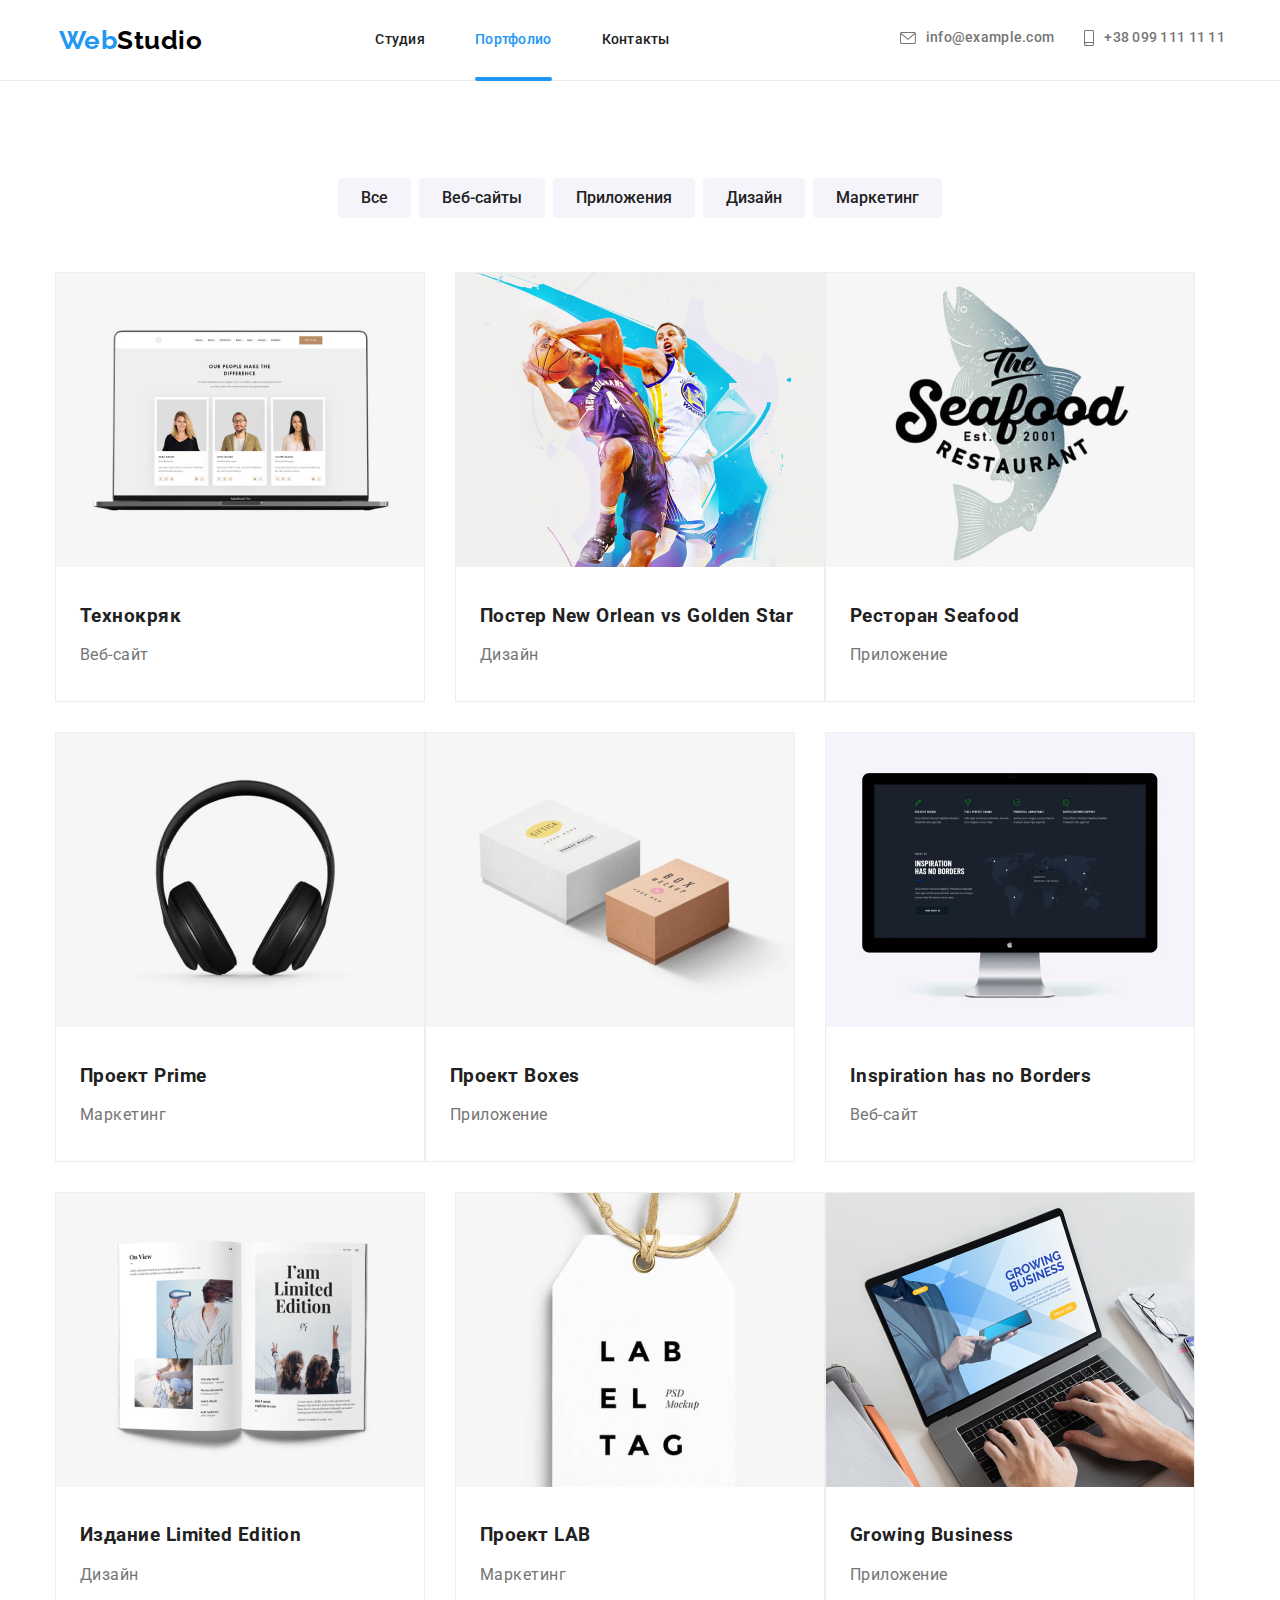
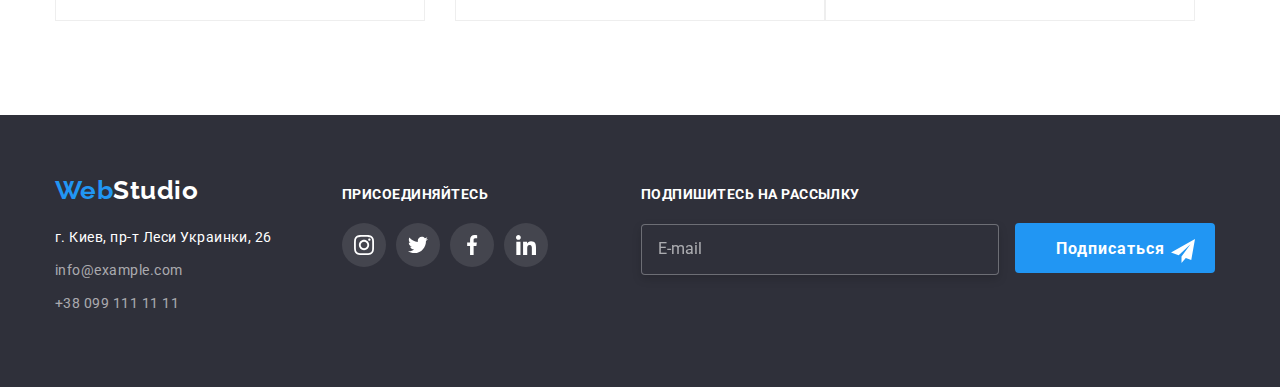
==== commit 94f07093: "hw8" ====
--- a/portfolio.html
+++ b/portfolio.html
@@ -275,5 +275,6 @@
 </div>
 </div>
 </footer>
+<script src="js/menu.js"></script>
   </body>
 </html>
--- a/css/main.min.css
+++ b/css/main.min.css
@@ -1,2 +1,2 @@
-/*! modern-normalize v1.0.0 | MIT License | https://github.com/sindresorhus/modern-normalize */*,::after,::before{box-sizing:border-box}:root{-moz-tab-size:4;tab-size:4}html{line-height:1.15;-webkit-text-size-adjust:100%}body{margin:0}body{font-family:system-ui,-apple-system,'Segoe UI',Roboto,Helvetica,Arial,sans-serif,'Apple Color Emoji','Segoe UI Emoji'}hr{height:0;color:inherit}abbr[title]{text-decoration:underline dotted}b,strong{font-weight:bolder}code,kbd,pre,samp{font-family:ui-monospace,SFMono-Regular,Consolas,'Liberation Mono',Menlo,monospace;font-size:1em}small{font-size:80%}sub,sup{font-size:75%;line-height:0;position:relative;vertical-align:baseline}sub{bottom:-.25em}sup{top:-.5em}table{text-indent:0;border-color:inherit}button,input,optgroup,select,textarea{font-family:inherit;font-size:100%;line-height:1.15;margin:0}button,select{text-transform:none}[type=button],[type=reset],[type=submit],button{-webkit-appearance:button}::-moz-focus-inner{border-style:none;padding:0}:-moz-focusring{outline:1px dotted ButtonText}:-moz-ui-invalid{box-shadow:none}legend{padding:0}progress{vertical-align:baseline}::-webkit-inner-spin-button,::-webkit-outer-spin-button{height:auto}[type=search]{-webkit-appearance:textfield;outline-offset:-2px}::-webkit-search-decoration{-webkit-appearance:none}::-webkit-file-upload-button{-webkit-appearance:button;font:inherit}summary{display:list-item}html{box-sizing:border-box}*,*::after,*::befor{box-sizing:inherit}body{color:#212121;background-color:#fff;font-family:"Roboto", sans-serif;letter-spacing:0.03em}.list{padding:0;margin:0;list-style:none}a{text-decoration:none}img{display:block;width:100%;height:auto}.flexbox{display:flex;flex-wrap:wrap}.caption{margin-top:0px;margin-bottom:30px;padding:0px 0px;font-weight:700;font-size:28px;line-height:1.17;text-align:center}@media (min-width: 1200px){.caption{font-size:36px;margin-bottom:50px}}.visually-hidden{position:absolute;width:1px;height:1px;margin:-1px;border:0;padding:0;clip:rect(0 0 0 0);overflow:hidden}p{margin:0;padding:0}ul{margin:0}.container{margin-left:auto;margin-right:auto;padding-left:15px;padding-right:15px;width:100%}@media (min-width: 480px){.container{width:480px}}@media (min-width: 768px){.container{width:768px}}@media (min-width: 1200px){.container{width:1200px}}.section{padding-top:60px;padding-bottom:60px}@media (min-width: 768px){.section{padding-top:60px;padding-bottom:60px}}@media (min-width: 1200px){.section{padding-top:94px;padding-bottom:94px}}.primary-button{display:inline-block;text-align:center;border-color:#2196f3;border-radius:4px;padding:10px 32px;min-width:200px;border:1px solid transparent;color:#fff;background-color:#2196f3;font-weight:400;font-size:16px;line-height:1.87;letter-spacing:0.06em;cursor:pointer;color:#fff;transition:background-color 250ms cubic-bezier(0.4, 0, 0.2, 1)}.primary-button:hover,.primary-button:focus{background-color:#188ce8;box-shadow:0px 4px 4px rgba(0,0,0,0.15)}.button__thumb{display:flex;justify-content:center;align-items:center;margin-top:30px}.form__button{padding:10px 55px 10px 56px}.form__button:hover,.form__button:focus{box-shadow:0px 4px 4px rgba(0,0,0,0.15);transition:250ms cubic-bezier(0.4, 0, 0.2, 1)}.backdrop{position:fixed;top:0;left:0;width:100%;height:100%;background-color:rgba(0,0,0,0.2);opacity:1;visibility:visible}.backdrop.is-hidden{opacity:0;visibility:hidden;pointer-events:none;transition:250ms cubic-bezier(0.4, 0, 0.2, 1);transform:translate(0%, 0%) scale(0) rotateX(0deg)}.modal{position:absolute;top:50%;left:50%;transform:translate(-50%, -50%) scale(1) rotateY(0deg);width:450px;height:609px;overflow:hidden;background-color:#fff;box-shadow:0px 1px 3px rgba(0,0,0,0.12),0px 1px 1px rgba(0,0,0,0.14),0px 2px 1px rgba(0,0,0,0.2);border-radius:4px;transition:250ms cubic-bezier(0.4, 0, 0.2, 1)}.is-hidden .modal{transform:translate(-50%, -50%) scale(0.5) rotateY(45deg);transition:250ms cubic-bezier(0.4, 0, 0.2, 1)}.modal__button-close{display:flex;justify-content:center;align-items:center;position:absolute;top:8px;right:8px;padding:0;margin:0;width:30px;height:30px;background-color:#fff;border:1px solid rgba(0,0,0,0.1);border-radius:50%;cursor:pointer;transition:all 250ms cubic-bezier(0.4, 0, 0.2, 1)}.modal__button-close:hover,.modal__button-close:focus{fill:#2196f3;box-shadow:0px 4px 4px rgba(0,0,0,0.15)}.modal__content{padding:40px}.modal__icon-close{width:11px;height:11px}.modal__title{display:block;text-align:center;margin-bottom:12px;color:#000;font-weight:700;font-size:20px;line-height:1.15}.form{display:flex;flex-direction:column}.form__label{display:flex;flex-direction:column;position:relative;text-align:left;margin-bottom:10px;font-weight:400;font-size:12px;line-height:1.166;letter-spacing:0.01em;color:#757575}.form__name{margin-bottom:4px}.form__icon{position:absolute;left:12px;bottom:13px}.form__input{height:40px;padding-left:42px;border:1px solid rgba(33,33,33,0.2);border-radius:4px;transition:all 250ms cubic-bezier(0.4, 0, 0.2, 1)}.form__input:focus{outline-color:#2196f3;transition-property:border 250ms cubic-bezier(0.4, 0, 0.2, 1)}.form__input:focus+.form__icon{fill:#2196f3;transition-property:border 250ms cubic-bezier(0.4, 0, 0.2, 1)}.form__comment{resize:none;min-height:120px;display:flex;flex-direction:column;border:1px solid rgba(33,33,33,0.2);border-radius:4px;padding:12px 16px;margin-bottom:20px;transition:border 250ms cubic-bezier(0.4, 0, 0.2, 1)}.form__comment:hover,.form__comment:focus{outline-color:#2196f3}.deal{display:flex;justify-content:flex-end;align-items:center}.deal__text{font-weight:400;font-size:12px;line-height:1.71}.deal__link{text-decoration:none;font-weight:400;font-size:12px;line-height:1.71;border-bottom:1px solid #2196f3;color:#2196f3}.deal__checkbox{position:absolute;visibility:hidden;clip:rect(0 0 0 0);width:1px;height:1px;margin:1px}.deal__thumb{position:relative;display:block}.deal__icon{position:absolute;background-image:url(../img/icons/square.svg);background-repeat:no-repeat;background-position:center;height:16px;width:16px;left:2px}.deal__checkbox:checked+.deal__icon{background-image:url(../img/icons/checkbox.svg);fill:#fff;background-color:#2196f3;background-size:contain;background-repeat:no-repeat;background-position:center;background-clip:border-box;transition:background-color 250ms cubic-bezier(0.4, 0, 0.2, 1),fill 250ms cubic-bezier(0.4, 0, 0.2, 1)}@media (min-width: 480px){.logo{display:inline-block;margin-bottom:16px;padding-top:16px}}@media (min-width: 1200px){.logo{margin-right:93px}}.page-header__logo-active{color:#2196f3;font-family:"Raleway", sans-serif;font-weight:700;font-size:24px;line-height:1.19}@media (min-width: 1200px){.page-header__logo-active{font-size:26px;padding-top:25px;padding-bottom:25px}}.page-header__logo-black{color:#000;font-family:"Raleway", sans-serif;font-weight:700;font-size:24px;line-height:1.19}@media (min-width: 1200px){.page-header__logo-black{font-size:26px;padding-top:25px;padding-bottom:25px}}.footer__logo{margin-bottom:20px}@media (min-width: 1200px){.footer__logo{text-align:start}}.footer__logo-activ{color:#2196f3;font-family:"Raleway", sans-serif;font-weight:700;font-size:26px;line-height:1.19}.footer__logo-white{color:#fff;font-family:"Raleway", sans-serif;font-weight:700;font-size:26px;line-height:1.19}.social-icons{display:flex;justify-content:center;align-items:center;padding-bottom:24px}.social-icons__icon{width:20px;height:20px}.social-icons__item:not(:last-child){margin-right:10px}.social-icons__link{display:flex;justify-content:center;align-items:center;width:44px;height:44px;background-color:#fff;fill:#AFB1B8;border-radius:50%;transition:background-color cubic-bezier(0.4, 0, 0.2, 1) 250ms,fill 250ms cubic-bezier(0.4, 0, 0.2, 1)}.social-icons__link:hover,.social-icons__link:focus,.social-icons__link__icon:hover,.social-icons__link__icon:focus{background-color:#2196f3;fill:#fff}@media (min-width: 768px){.page-header .flexbox{align-items:center;justify-content:flex-start}}@media (min-width: 1200px){.page-header .flexbox{align-items:center;justify-content:flex-end}}.page-header{height:60px;position:relative}@media (min-width: 768px){.page-header{height:80px}}.line{border-bottom:1px solid #ECECEC;flex-grow:1;display:flex}.menu-container{background-color:#fff;margin-left:auto;margin-right:auto;text-align:center}@media screen and (max-width: 767px){.menu-container{border-top:1px solid #ececec;box-shadow:0px 1px 3px rgba(0,0,0,0.16),0px 2px 4px rgba(0,0,0,0.08),0px 4px 8px rgba(0,0,0,0.04);padding:60px 15px;display:none;position:absolute;top:100%;left:0;width:100%;height:453px}.menu-container.is-open{display:block}}@media (min-width: 768px){.menu-container{display:flex}}@media (min-width: 1200px){.menu-container{align-items:baseline}}.menu-button{position:absolute;top:10px;right:15px;padding:0;margin:0;width:40px;height:40px;display:inline-flex;justify-content:center;align-items:center;background:transparent;border:none}.menu-button .icon-cross{opacity:0}.menu-button.is-open .icon-cross{opacity:1}.menu-button.is-open .icon-menu{opacity:0}@media (min-width: 768px){.menu-button{display:none}}.site-nav .current{color:#2196f3}.site-nav{display:flex;justify-content:center}@media (min-width: 768px){.site-nav{margin-left:80px;margin-right:80px}}@media (min-width: 1200px){.site-nav{margin-right:auto}}.site-nav__item:not(:last-child){margin-right:50px}.navigation{display:flex;justify-content:center;align-items:center}@media (min-width: 1200px){.navigation{margin-right:0}}.site-nav__link{display:block;padding-top:32px;padding-bottom:32px;color:#212121;font-weight:500;font-size:14px;line-height:1.14;letter-spacing:0.02em}.site-nav__link:hover,.site-nav__link:focus{color:#2196f3}.site-nav__link .current{color:#2196f3}.site-nav__link{position:relative}.current:after{content:"";position:absolute;left:0;bottom:-1px;width:100%;height:4px;background-color:#2196f3;border-radius:2px}@media (min-width: 1200px){.nav-box{justify-content:center;align-items:baseline;margin-right:230px}}.contacts__icon{fill:#757575;margin-right:10px}.contacts{display:flex;justify-content:center;align-items:center}.contacts__link{display:flex;align-items:center;font-weight:500;font-size:14px;line-height:1.14;letter-spacing:0.02em;color:#757575;transition:color 250ms cubic-bezier(0.4, 0, 0.2, 1)}.contacts__link:hover,.contacts__link:focus{color:#2196f3}.contacts__link:hover .contacts__icon{fill:#2196f3}.contacts__item:not(:last-child){margin-bottom:10px}@media (min-width: 1200px){.contacts__item:not(:last-child){margin-bottom:0;margin-right:30px}}.footer-address{color:#fff;font-weight:400;font-size:14px;line-height:1.71}.footer-address__link-mail{display:block;margin-bottom:9px;margin-top:9px;color:rgba(255,255,255,0.6)}.footer-address__link-tel{color:rgba(255,255,255,0.6)}.contacts-box{display:flex;justify-content:center;align-items:center;flex-direction:column}.hero{display:flex;justify-content:center;align-items:center;height:400px;max-width:1600px;margin-right:auto;margin-left:auto;background-image:linear-gradient(to right, rgba(47,48,58,0.4), rgba(47,48,58,0.4)),url(../img/bgi.jpg);background-size:cover;background-repeat:no-repeat;background-position:center}@media (min-width: 1200px){.hero{height:600px}}.hero__box{text-align:center}.hero__title{margin-top:0px;margin-bottom:30px;color:#fff;font-weight:900;font-size:26px;line-height:1.61;text-transform:uppercase;letter-spacing:0.06em}@media (min-width: 1200px){.hero__title{font-weight:900;font-size:44px;line-height:1.36}}@media (min-width: 768px){.features__list{display:flex;flex-wrap:wrap}}.features__thumb{display:flex;justify-content:center;align-items:center;background-color:#f5f4fa;border:1px solid transparent;border-radius:4px;height:120px;margin-bottom:30px}.features__title{margin-top:0px;margin-bottom:10px;font-weight:700;font-size:14px;line-height:1.14;text-transform:uppercase;text-align:center}@media (min-width: 768px){.features__title{text-align:start}}@media (min-width: 1200px){.features__title{text-align:start}}.features__text{color:#757575;font-weight:400;font-size:14px;line-height:1.71}.features__item:not(:last-child){margin-bottom:30px}@media (min-width: 768px){.features__item{flex-basis:calc((100% - 30px)/2);margin-right:30px}}.features__item:nth-last-child(-n+2){margin-bottom:0}.features__item:nth-child(2n){margin-right:0}@media (min-width: 1200px){.features__item{flex-basis:calc((100% - 30px * 3)/4)}.features__item:not(:last-child){margin-right:30px}}@media (min-width: 1200px){.features .section{padding-bottom:0}}.gallery-section{display:none}@media (min-width: 1200px){.gallery-section{display:block}}.gallery__item{width:calc((100% - 30px * 2) / 3)}.gallery__item:not(:last-child){margin-right:30px}.gallery__item{position:relative}.gallery__text{color:#fff;font-weight:700;font-size:14px;line-height:1.71;letter-spacing:0.03em;text-transform:uppercase}.gallery__box{position:absolute;left:0;bottom:0;width:100%;height:70px;display:flex;justify-content:center;align-items:center;align-items:center;background-color:rgba(47,48,58,0.8)}.team-section{background-color:#f5f4fa}.team-card__thumb{padding-right:24px;padding-left:24px;padding-bottom:20px;padding-top:20px;text-align:center}.team-card__name{color:#212121}.team-card__text{margin-top:0px;margin-bottom:16px;color:#757575;font-weight:400;font-size:16px;line-height:1.18}@media screen and (min-width: 768px){.team-card{display:flex;flex-wrap:wrap}}.team-card__item{box-shadow:0px 1px 3px rgba(0,0,0,0.12),0px 1px 1px rgba(0,0,0,0.14),0px 2px 1px rgba(0,0,0,0.2);border-radius:0px 0px 4px 4px;background-color:getColor(white-text)}.team-card__item:not(:last-child){margin-bottom:60px}@media screen and (min-width: 768px){.team-card__item{flex-basis:calc((100% - 30px)/2);margin-right:30px}.team-card__item:nth-child(-n+2){margin-bottom:30px}.team-card__item:nth-last-child(-n+2){margin-bottom:0}.team-card__item:nth-child(2n){margin-right:0}}@media screen and (min-width: 1200px){.team-card__item{flex-basis:calc((100% - 30px * 3) / 4)}.team-card__item:nth-child(-n+2){margin-bottom:0}.team-card__item:not(:last-child){margin-right:30px}}.clients__link{display:flex;justify-content:center;align-items:center;width:100%;height:90px;fill:#AFB1B8;border:1px solid #AFB1B8;border-radius:4px;transition:border-color 250ms cubic-bezier(0.4, 0, 0.2, 1),fill 250ms cubic-bezier(0.4, 0, 0.2, 1)}.clients__item .clients__link:hover .clients__icon,.clients__item .clients__link:focus .clients__icon,.clients__item .clients__link:hover,.clients__item .clients__link:focus{border-color:#2196f3;fill:#2196f3}.clients__icon{fill:#AFB1B8;transition:fill 250ms cubic-bezier(0.4, 0, 0.2, 1)}@media (max-width: 480px){.clients{margin:-15}}@media (max-width: 480px){.clients__item{margin:15px;width:calc(50% - 30px)}}@media (min-width: 480px){.clients{margin:-15px}}@media (min-width: 480px){.clients__item{margin:15px;width:calc(50% - 30px)}}@media (min-width: 768px){.clients{margin:-15px}}@media (min-width: 768px){.clients__item{margin:15px;width:calc(33.333% - 30px)}}@media (min-width: 1200px){.clients__item{width:calc((100% - 30px * 5) / 6);margin:0}.clients__item:not(:last-child){margin-right:30px}}.footer .container{padding:60px 15px;text-align:center}@media (min-width: 1200px){.footer .container{display:flex;align-items:baseline}}.footer{background-color:#2f303a}.footer__thumb{display:flex;flex-direction:column;padding-top:0px;padding-bottom:0px;text-align:center}@media (min-width: 480px){.footer__thumb{margin-bottom:60px}}@media screen and (min-width: 768px){.wrapper{display:flex;align-items:baseline;justify-content:space-around;margin-bottom:60px}}@media screen and (min-width: 1200px){.wrapper{margin-bottom:0}}@media (min-width: 1200px){.footer-box{display:inline-block;margin-left:70px}}.footer-address{color:#fff;font-weight:400;font-size:14px;line-height:1.71;font-style:normal}.footer-address__link-mail{display:block;margin-bottom:9px;margin-top:9px;color:rgba(255,255,255,0.6)}.footer-address__link-tel{color:rgba(255,255,255,0.6)}@media (min-width: 1200px){.footer-address{text-align:start}}.follow{display:block;font-weight:700;font-size:14px;line-height:1.14;text-transform:uppercase;color:#fff;margin-bottom:20px}@media (min-width: 1200px){.follow{text-align:start}}.footer-icons{display:flex;justify-content:center;align-items:center}.footer-icons__item{width:calc((100% - 10px * 3) /4)}.footer-icons__item:not(:last-child){margin-right:10px}.footer-icons__link{display:flex;justify-content:center;align-items:center;width:44px;height:44px;background-color:rgba(255,255,255,0.1);border-radius:50%;transition:background-color 250ms cubic-bezier(0.4, 0, 0.2, 1)}.footer-icons__link:hover,.footer-icons__link:focus{background-color:#2196f3}.footer__icon{width:20px;height:20px;fill:#fff}.footer__icon :hover,.footer__icon :focus{fill:#fff}.footer-box{display:inline-block}@media (min-width: 480px){.footer-box{margin-bottom:60px}}@media (min-width: 1200px){.subscribe{margin-left:93px}}.subscribe__title{display:block;margin-bottom:20px;color:#fff;font-weight:700;font-size:14px;line-height:1.14;text-transform:uppercase}@media (min-width: 1200px){.subscribe__title{margin-bottom:0}}@media (min-width: 1200px) and (min-width: 768px){.subscribe__title{text-align:start}}.subscribe__field{width:100%;margin-right:12px;padding-left:16px;padding-top:15px;padding-bottom:15px;color:rgba(255,255,255,0.6);background:#2f303a;border:1px solid rgba(255,255,255,0.3);filter:drop-shadow(0px 4px 4px rgba(0,0,0,0.15));border-radius:4px;transition:border 250ms cubic-bezier(0.4, 0, 0.2, 1)}@media (min-width: 768px){.subscribe__field{width:450px}}@media (min-width: 1200px){.subscribe__field{width:358px}.subscribe__field:hover,.subscribe__field:focus{border:1px solid rgba(255,255,255,0.3);box-sizing:border-box;outline-color:drop-shadow(0px 4px 4px rgba(0,0,0,0.15));border-radius:4px}}.subscribe__form input::placeholder{color:rgba(255,255,255,0.6)}.subscribe__button{position:relative;width:200px;height:50px;text-align:center;margin-top:20px;border-color:#2196f3;border-radius:4px;padding:10px 29px;border:1px solid transparent;color:#fff;background-color:#2196f3;font-weight:700;font-size:16px;line-height:1.87;letter-spacing:0.06em;cursor:pointer;transition:background-color 250ms cubic-bezier(0.4, 0, 0.2, 1)}.subscribe__button:hover,.subscribe__button:focus{box-shadow:0px 4px 4px rgba(0,0,0,0.15);background-color:#188ce8;fill:#fff}@media (min-width: 768px){.subscribe__button{display:flex;align-items:center;justify-content:center;margin:auto;margin-top:20px}}@media (min-width: 1200px){.subscribe__button{display:inline-block}}.subscribe__button-icon{position:absolute;margin-left:10px;top:30%;right:10%;fill:#fff}.subscribe__inscription{margin-right:10px}.filter{margin-bottom:40px}.filter__button{display:block;border-color:#2196f3;border-radius:4px;padding:6px 22px;text-align:center;border:1px solid transparent;font-weight:500;font-size:16px;line-height:1.625;color:#212121;background-color:#f5f4fa;border-color:#f5f4fa;transition:background-color 250ms cubic-bezier(0.4, 0, 0.2, 1);cursor:pointer}.filter__button:hover,.filter__button:focus{color:#2196f3}.filter__button:hover{background-color:#2196f3;color:#fff;box-shadow:0px 3px 1px rgba(0,0,0,0.1),0px 1px 2px rgba(0,0,0,0.08),0px 2px 2px rgba(0,0,0,0.12);border-color:transparent}.filter__item{margin:4px}@media (min-width: 768px){.portfolio-box{display:flex}}.portfolio{background:#fff;border:1px solid #EEEEEE}@media screen and (min-width: 768px){.portfolio{flex-basis:calc((100% - 30px)/2);margin-right:30px}.portfolio:nth-child(-n+2){margin-bottom:30px}.portfolio:nth-last-child(-n+2){margin-bottom:0}.portfolio:nth-child(2n){margin-right:0}}@media screen and (min-width: 1200px){.portfolio{flex-basis:calc((100% - 30px * 2) / 3)}.portfolio:nth-child(-n+2){margin-bottom:0}.portfolio:not(:last-child){margin-right:30px}}.portfolio-link{display:block;width:100%;background-color:#fff;box-shadow:none;transition:box-shadow 250ms cubic-bezier(0.4, 0, 0.2, 1)}.portfolio:not(:last-child){margin-bottom:30px}@media (min-width: 1200px){.portfolio:not(:last-child){margin-bottom:20px}}.overlay{position:relative;overflow:hidden}.portfolio-link .team-card__thumb{text-align:left}.portfolio-link:hover .team-card__thumb{box-shadow:0px 1px 3px rgba(0,0,0,0.12),0px 1px 1px rgba(0,0,0,0.14),0px 2px 1px rgba(0,0,0,0.2);border-radius:0px 0px 4px 4px}.portfolio-link:hover .overlay-description{transition:transform 250ms cubic-bezier(0.4, 0, 0.2, 1);transform:translateY(0)}.overlay-description{position:absolute;top:0;left:0;width:100%;height:100%;padding:63px 24px;background-color:rgba(33,150,243,0.9);transform:translateY(100%);transition:transform 250ms cubic-bezier(0.4, 0, 0.2, 1)}.overlay-text{color:#fff;font-weight:400;font-size:18px;line-height:1.5}@media (min-width: 1200px){.portfolio .team-card__pecture{width:370px}}
+/*! modern-normalize v1.0.0 | MIT License | https://github.com/sindresorhus/modern-normalize */*,::after,::before{box-sizing:border-box}:root{-moz-tab-size:4;tab-size:4}html{line-height:1.15;-webkit-text-size-adjust:100%}body{margin:0}body{font-family:system-ui,-apple-system,'Segoe UI',Roboto,Helvetica,Arial,sans-serif,'Apple Color Emoji','Segoe UI Emoji'}hr{height:0;color:inherit}abbr[title]{text-decoration:underline dotted}b,strong{font-weight:bolder}code,kbd,pre,samp{font-family:ui-monospace,SFMono-Regular,Consolas,'Liberation Mono',Menlo,monospace;font-size:1em}small{font-size:80%}sub,sup{font-size:75%;line-height:0;position:relative;vertical-align:baseline}sub{bottom:-.25em}sup{top:-.5em}table{text-indent:0;border-color:inherit}button,input,optgroup,select,textarea{font-family:inherit;font-size:100%;line-height:1.15;margin:0}button,select{text-transform:none}[type=button],[type=reset],[type=submit],button{-webkit-appearance:button}::-moz-focus-inner{border-style:none;padding:0}:-moz-focusring{outline:1px dotted ButtonText}:-moz-ui-invalid{box-shadow:none}legend{padding:0}progress{vertical-align:baseline}::-webkit-inner-spin-button,::-webkit-outer-spin-button{height:auto}[type=search]{-webkit-appearance:textfield;outline-offset:-2px}::-webkit-search-decoration{-webkit-appearance:none}::-webkit-file-upload-button{-webkit-appearance:button;font:inherit}summary{display:list-item}html{box-sizing:border-box}*,*::after,*::befor{box-sizing:inherit}body{color:#212121;background-color:#fff;font-family:"Roboto", sans-serif;letter-spacing:0.03em}.list{padding:0;margin:0;list-style:none}a{text-decoration:none}img{display:block;width:100%;height:auto}.flexbox{display:flex;flex-wrap:wrap}.caption{margin-top:0px;margin-bottom:30px;padding:0px 0px;font-weight:700;font-size:28px;line-height:1.17;text-align:center}@media (min-width: 1200px){.caption{font-size:36px;margin-bottom:50px}}.visually-hidden{position:absolute;width:1px;height:1px;margin:-1px;border:0;padding:0;clip:rect(0 0 0 0);overflow:hidden}p{margin:0;padding:0}ul{margin:0}.container{margin-left:auto;margin-right:auto;padding-left:15px;padding-right:15px;width:100%}@media (min-width: 480px){.container{width:480px}}@media (min-width: 768px){.container{width:768px}}@media (min-width: 1200px){.container{width:1200px}}.section{padding-top:60px;padding-bottom:60px}@media (min-width: 768px){.section{padding-top:60px;padding-bottom:60px}}@media (min-width: 1200px){.section{padding-top:94px;padding-bottom:94px}}.primary-button{display:inline-block;text-align:center;border-color:#2196f3;border-radius:4px;padding:10px 32px;min-width:200px;border:1px solid transparent;color:#fff;background-color:#2196f3;font-weight:400;font-size:16px;line-height:1.87;letter-spacing:0.06em;cursor:pointer;color:#fff;transition:background-color 250ms cubic-bezier(0.4, 0, 0.2, 1)}.primary-button:hover,.primary-button:focus{background-color:#188ce8;box-shadow:0px 4px 4px rgba(0,0,0,0.15)}.button__thumb{display:flex;justify-content:center;align-items:center;margin-top:30px}.form__button{padding:10px 55px 10px 56px}.form__button:hover,.form__button:focus{box-shadow:0px 4px 4px rgba(0,0,0,0.15);transition:250ms cubic-bezier(0.4, 0, 0.2, 1)}.backdrop{position:fixed;top:0;left:0;width:100%;height:100%;background-color:rgba(0,0,0,0.2);opacity:1;visibility:visible}.backdrop.is-hidden{opacity:0;visibility:hidden;pointer-events:none;transition:250ms cubic-bezier(0.4, 0, 0.2, 1);transform:translate(0%, 0%) scale(0) rotateX(0deg)}.modal{position:absolute;top:50%;left:50%;transform:translate(-50%, -50%) scale(1) rotateY(0deg);width:450px;height:609px;overflow:hidden;background-color:#fff;box-shadow:0px 1px 3px rgba(0,0,0,0.12),0px 1px 1px rgba(0,0,0,0.14),0px 2px 1px rgba(0,0,0,0.2);border-radius:4px;transition:250ms cubic-bezier(0.4, 0, 0.2, 1)}.is-hidden .modal{transform:translate(-50%, -50%) scale(0.5) rotateY(45deg);transition:250ms cubic-bezier(0.4, 0, 0.2, 1)}.modal__button-close{display:flex;justify-content:center;align-items:center;position:absolute;top:8px;right:8px;padding:0;margin:0;width:30px;height:30px;background-color:#fff;border:1px solid rgba(0,0,0,0.1);border-radius:50%;cursor:pointer;transition:all 250ms cubic-bezier(0.4, 0, 0.2, 1)}.modal__button-close:hover,.modal__button-close:focus{fill:#2196f3;box-shadow:0px 4px 4px rgba(0,0,0,0.15)}.modal__content{padding:40px}.modal__icon-close{width:11px;height:11px}.modal__title{display:block;text-align:center;margin-bottom:12px;color:#000;font-weight:700;font-size:20px;line-height:1.15}.form{display:flex;flex-direction:column}.form__label{display:flex;flex-direction:column;position:relative;text-align:left;margin-bottom:10px;font-weight:400;font-size:12px;line-height:1.166;letter-spacing:0.01em;color:#757575}.form__name{margin-bottom:4px}.form__icon{position:absolute;left:12px;bottom:13px}.form__input{height:40px;padding-left:42px;border:1px solid rgba(33,33,33,0.2);border-radius:4px;transition:all 250ms cubic-bezier(0.4, 0, 0.2, 1)}.form__input:focus{outline-color:#2196f3;transition-property:border 250ms cubic-bezier(0.4, 0, 0.2, 1)}.form__input:focus+.form__icon{fill:#2196f3;transition-property:border 250ms cubic-bezier(0.4, 0, 0.2, 1)}.form__comment{resize:none;min-height:120px;display:flex;flex-direction:column;border:1px solid rgba(33,33,33,0.2);border-radius:4px;padding:12px 16px;margin-bottom:20px;transition:border 250ms cubic-bezier(0.4, 0, 0.2, 1)}.form__comment:hover,.form__comment:focus{outline-color:#2196f3}.deal{display:flex;justify-content:flex-end;align-items:center}.deal__text{font-weight:400;font-size:12px;line-height:1.71}.deal__link{text-decoration:none;font-weight:400;font-size:12px;line-height:1.71;border-bottom:1px solid #2196f3;color:#2196f3}.deal__checkbox{position:absolute;visibility:hidden;clip:rect(0 0 0 0);width:1px;height:1px;margin:1px}.deal__thumb{position:relative;display:block}.deal__icon{position:absolute;background-image:url(../img/icons/square.svg);background-repeat:no-repeat;background-position:center;height:16px;width:16px;left:2px}.deal__checkbox:checked+.deal__icon{background-image:url(../img/icons/checkbox.svg);fill:#fff;background-color:#2196f3;background-size:contain;background-repeat:no-repeat;background-position:center;background-clip:border-box;transition:background-color 250ms cubic-bezier(0.4, 0, 0.2, 1),fill 250ms cubic-bezier(0.4, 0, 0.2, 1)}@media (min-width: 480px){.logo{display:inline-block;margin-bottom:16px;padding-top:16px}}@media (min-width: 1200px){.logo{margin-right:93px}}.page-header__logo-active{color:#2196f3;font-family:"Raleway", sans-serif;font-weight:700;font-size:24px;line-height:1.19}@media (min-width: 1200px){.page-header__logo-active{font-size:26px;padding-top:25px;padding-bottom:25px}}.page-header__logo-black{color:#000;font-family:"Raleway", sans-serif;font-weight:700;font-size:24px;line-height:1.19}@media (min-width: 1200px){.page-header__logo-black{font-size:26px;padding-top:25px;padding-bottom:25px}}.footer__logo{margin-bottom:20px}@media (min-width: 1200px){.footer__logo{text-align:start}}.footer__logo-activ{color:#2196f3;font-family:"Raleway", sans-serif;font-weight:700;font-size:26px;line-height:1.19}.footer__logo-white{color:#fff;font-family:"Raleway", sans-serif;font-weight:700;font-size:26px;line-height:1.19}.social-icons{display:flex;justify-content:center;align-items:center;padding-bottom:24px}.social-icons__icon{width:20px;height:20px}.social-icons__item:not(:last-child){margin-right:10px}.social-icons__link{display:flex;justify-content:center;align-items:center;width:44px;height:44px;background-color:#fff;fill:#AFB1B8;border-radius:50%;transition:background-color cubic-bezier(0.4, 0, 0.2, 1) 250ms,fill 250ms cubic-bezier(0.4, 0, 0.2, 1)}.social-icons__link:hover,.social-icons__link:focus,.social-icons__link__icon:hover,.social-icons__link__icon:focus{background-color:#2196f3;fill:#fff}@media (min-width: 768px){.page-header .flexbox{align-items:center;justify-content:flex-start}}@media (min-width: 1200px){.page-header .flexbox{align-items:center;justify-content:flex-end}}.page-header{height:60px;position:relative}@media (min-width: 768px){.page-header{height:80px}}.line{border-bottom:1px solid #ECECEC;flex-grow:1;display:flex}.menu-container{background-color:#fff;margin-left:auto;margin-right:auto;text-align:center}@media screen and (max-width: 767px){.menu-container{border-top:1px solid #ececec;box-shadow:0px 1px 3px rgba(0,0,0,0.16),0px 2px 4px rgba(0,0,0,0.08),0px 4px 8px rgba(0,0,0,0.04);padding:60px 15px;display:none;position:absolute;top:100%;left:0;width:100%;height:453px}.menu-container.is-open{display:block}}@media (min-width: 768px){.menu-container{display:flex}}@media (min-width: 1200px){.menu-container{align-items:baseline}}.menu-button{position:absolute;top:10px;right:15px;padding:0;margin:0;width:40px;height:40px;display:inline-flex;justify-content:center;align-items:center;background:transparent;border:none}.menu-button .icon-cross{opacity:0}.menu-button.is-open .icon-cross{opacity:1}.menu-button.is-open .icon-menu{opacity:0}@media (min-width: 768px){.menu-button{display:none}}.site-nav .current{color:#2196f3}.site-nav{display:flex;justify-content:center}@media (min-width: 768px){.site-nav{margin-left:80px;margin-right:80px}}@media (min-width: 1200px){.site-nav{margin-right:auto}}.site-nav__item:not(:last-child){margin-right:50px}.navigation{display:flex;justify-content:center;align-items:center}@media (min-width: 1200px){.navigation{margin-right:0}}.site-nav__link{display:block;padding-top:32px;padding-bottom:32px;color:#212121;font-weight:500;font-size:14px;line-height:1.14;letter-spacing:0.02em}.site-nav__link:hover,.site-nav__link:focus{color:#2196f3}.site-nav__link .current{color:#2196f3}.site-nav__link{position:relative}.current:after{content:"";position:absolute;left:0;bottom:-1px;width:100%;height:4px;background-color:#2196f3;border-radius:2px}@media (min-width: 1200px){.nav-box{justify-content:center;align-items:baseline;margin-right:230px}}.contacts__icon{fill:#757575;margin-right:10px}.contacts{display:flex;justify-content:center;align-items:center}.contacts__link{display:flex;align-items:center;font-weight:500;font-size:14px;line-height:1.14;letter-spacing:0.02em;color:#757575;transition:color 250ms cubic-bezier(0.4, 0, 0.2, 1)}.contacts__link:hover,.contacts__link:focus{color:#2196f3}.contacts__link:hover .contacts__icon{fill:#2196f3}.contacts__item:not(:last-child){margin-bottom:10px}@media (min-width: 1200px){.contacts__item:not(:last-child){margin-bottom:0;margin-right:30px}}.footer-address{color:#fff;font-weight:400;font-size:14px;line-height:1.71}.footer-address__link-mail{display:block;margin-bottom:9px;margin-top:9px;color:rgba(255,255,255,0.6)}.footer-address__link-tel{color:rgba(255,255,255,0.6)}.contacts-box{display:flex;justify-content:center;align-items:center;flex-direction:column}.hero{display:flex;justify-content:center;align-items:center;height:400px;max-width:1600px;margin-right:auto;margin-left:auto;background-image:linear-gradient(to right, rgba(47,48,58,0.4), rgba(47,48,58,0.4)),url(../img/bgi.jpg);background-size:cover;background-repeat:no-repeat;background-position:center}@media (min-width: 1200px){.hero{height:600px}}.hero__box{text-align:center}.hero__title{margin-top:0px;margin-bottom:30px;color:#fff;font-weight:900;font-size:26px;line-height:1.61;text-transform:uppercase;letter-spacing:0.06em}@media (min-width: 1200px){.hero__title{font-weight:900;font-size:44px;line-height:1.36}}@media (min-width: 768px){.features__list{display:flex;flex-wrap:wrap}}.features__thumb{display:flex;justify-content:center;align-items:center;background-color:#f5f4fa;border:1px solid transparent;border-radius:4px;height:120px;margin-bottom:30px}.features__title{margin-top:0px;margin-bottom:10px;font-weight:700;font-size:14px;line-height:1.14;text-transform:uppercase;text-align:center}@media (min-width: 768px){.features__title{text-align:start}}@media (min-width: 1200px){.features__title{text-align:start}}.features__text{color:#757575;font-weight:400;font-size:14px;line-height:1.71}.features__item:not(:last-child){margin-bottom:30px}@media (min-width: 768px){.features__item{flex-basis:calc((100% - 30px)/2);margin-right:30px}}.features__item:nth-last-child(-n+2){margin-bottom:0}.features__item:nth-child(2n){margin-right:0}@media (min-width: 1200px){.features__item{flex-basis:calc((100% - 30px * 3)/4)}.features__item:not(:last-child){margin-right:30px}}@media (min-width: 1200px){.features .section{padding-bottom:0}}.gallery-section{display:none}@media (min-width: 1200px){.gallery-section{display:block}}.gallery__item{width:calc((100% - 30px * 2) / 3)}.gallery__item:not(:last-child){margin-right:30px}.gallery__item{position:relative}.gallery__text{color:#fff;font-weight:700;font-size:14px;line-height:1.71;letter-spacing:0.03em;text-transform:uppercase}.gallery__box{position:absolute;left:0;bottom:0;width:100%;height:70px;display:flex;justify-content:center;align-items:center;align-items:center;background-color:rgba(47,48,58,0.8)}.team-section{background-color:#f5f4fa}.team-card__thumb{padding-right:24px;padding-left:24px;padding-bottom:20px;padding-top:20px;text-align:center}.team-card__name{color:#212121}.team-card__text{margin-top:0px;margin-bottom:16px;color:#757575;font-weight:400;font-size:16px;line-height:1.18}@media screen and (min-width: 768px){.team-card{display:flex;flex-wrap:wrap}}.team-card__item{box-shadow:0px 1px 3px rgba(0,0,0,0.12),0px 1px 1px rgba(0,0,0,0.14),0px 2px 1px rgba(0,0,0,0.2);border-radius:0px 0px 4px 4px;background-color:getColor(white-text)}.team-card__item:not(:last-child){margin-bottom:60px}@media screen and (min-width: 768px){.team-card__item{flex-basis:calc((100% - 30px)/2);margin-right:30px}.team-card__item:nth-child(-n+2){margin-bottom:30px}.team-card__item:nth-last-child(-n+2){margin-bottom:0}.team-card__item:nth-child(2n){margin-right:0}}@media screen and (min-width: 1200px){.team-card__item{flex-basis:calc((100% - 30px * 3) / 4)}.team-card__item:nth-child(-n+2){margin-bottom:0}.team-card__item:not(:last-child){margin-right:30px}}.clients__link{display:flex;justify-content:center;align-items:center;width:100%;height:90px;fill:#AFB1B8;border:1px solid #AFB1B8;border-radius:4px;transition:border-color 250ms cubic-bezier(0.4, 0, 0.2, 1),fill 250ms cubic-bezier(0.4, 0, 0.2, 1)}.clients__item .clients__link:hover .clients__icon,.clients__item .clients__link:focus .clients__icon,.clients__item .clients__link:hover,.clients__item .clients__link:focus{border-color:#2196f3;fill:#2196f3}.clients__icon{fill:#AFB1B8;transition:fill 250ms cubic-bezier(0.4, 0, 0.2, 1)}@media (max-width: 480px){.clients{margin:-15}}@media (max-width: 480px){.clients__item{margin:15px;width:calc(50% - 30px)}}@media (min-width: 480px){.clients{margin:-15px}}@media (min-width: 480px){.clients__item{margin:15px;width:calc(50% - 30px)}}@media (min-width: 768px){.clients{margin:-15px}}@media (min-width: 768px){.clients__item{margin:15px;width:calc(33.333% - 30px)}}@media (min-width: 1200px){.clients__item{width:calc((100% - 30px * 5) / 6);margin:0}.clients__item:not(:last-child){margin-right:30px}}.footer .container{padding:60px 15px;text-align:center}@media (min-width: 1200px){.footer .container{display:flex;align-items:baseline}}.footer{background-color:#2f303a}.footer__thumb{display:flex;flex-direction:column;padding-top:0px;padding-bottom:0px;text-align:center}@media (max-width: 768px){.footer__thumb{margin-bottom:60px}}@media screen and (min-width: 768px){.wrapper{display:flex;align-items:baseline;justify-content:space-around;margin-bottom:60px}}@media screen and (min-width: 1200px){.wrapper{margin-bottom:0}}@media (min-width: 1200px){.footer-box{display:inline-block;margin-left:70px}}.footer-address{color:#fff;font-weight:400;font-size:14px;line-height:1.71;font-style:normal}.footer-address__link-mail{display:block;margin-bottom:9px;margin-top:9px;color:rgba(255,255,255,0.6)}.footer-address__link-tel{color:rgba(255,255,255,0.6)}@media (min-width: 1200px){.footer-address{text-align:start}}.follow{display:block;font-weight:700;font-size:14px;line-height:1.14;text-transform:uppercase;color:#fff;margin-bottom:20px}@media (min-width: 1200px){.follow{text-align:start}}.footer-icons{display:flex;justify-content:center;align-items:center}.footer-icons__item{width:calc((100% - 10px * 3) /4)}.footer-icons__item:not(:last-child){margin-right:10px}.footer-icons__link{display:flex;justify-content:center;align-items:center;width:44px;height:44px;background-color:rgba(255,255,255,0.1);border-radius:50%;transition:background-color 250ms cubic-bezier(0.4, 0, 0.2, 1)}.footer-icons__link:hover,.footer-icons__link:focus{background-color:#2196f3}.footer__icon{width:20px;height:20px;fill:#fff}.footer__icon :hover,.footer__icon :focus{fill:#fff}.footer-box{display:inline-block}@media (min-width: 480px){.footer-box{margin-bottom:60px}}@media (min-width: 1200px){.subscribe{margin-left:93px}}.subscribe__title{display:block;margin-bottom:20px;color:#fff;font-weight:700;font-size:14px;line-height:1.14;text-transform:uppercase}@media (min-width: 1200px){.subscribe__title{margin-bottom:0}}@media (min-width: 1200px) and (min-width: 768px){.subscribe__title{text-align:start}}.subscribe__field{width:100%;margin-right:12px;padding-left:16px;padding-top:15px;padding-bottom:15px;color:rgba(255,255,255,0.6);background:#2f303a;border:1px solid rgba(255,255,255,0.3);filter:drop-shadow(0px 4px 4px rgba(0,0,0,0.15));border-radius:4px;transition:border 250ms cubic-bezier(0.4, 0, 0.2, 1)}@media (min-width: 768px){.subscribe__field{width:450px}}@media (min-width: 1200px){.subscribe__field{width:358px}.subscribe__field:hover,.subscribe__field:focus{border:1px solid rgba(255,255,255,0.3);box-sizing:border-box;outline-color:drop-shadow(0px 4px 4px rgba(0,0,0,0.15));border-radius:4px}}.subscribe__form input::placeholder{color:rgba(255,255,255,0.6)}.subscribe__button{position:relative;width:200px;height:50px;text-align:center;margin-top:20px;border-color:#2196f3;border-radius:4px;padding:10px 29px;border:1px solid transparent;color:#fff;background-color:#2196f3;font-weight:700;font-size:16px;line-height:1.87;letter-spacing:0.06em;cursor:pointer;transition:background-color 250ms cubic-bezier(0.4, 0, 0.2, 1)}.subscribe__button:hover,.subscribe__button:focus{box-shadow:0px 4px 4px rgba(0,0,0,0.15);background-color:#188ce8;fill:#fff}@media (min-width: 768px){.subscribe__button{display:flex;align-items:center;justify-content:center;margin:auto;margin-top:20px}}@media (min-width: 1200px){.subscribe__button{display:inline-block}}.subscribe__button-icon{position:absolute;margin-left:10px;top:30%;right:10%;fill:#fff}.subscribe__inscription{margin-right:10px}.filter{margin-bottom:40px}@media (min-width: 768px){.filter{justify-content:center;margin-bottom:30px}}@media (min-width: 1200px){.filter{margin-bottom:50px}}.filter__button{display:block;border-color:#2196f3;border-radius:4px;padding:6px 22px;text-align:center;border:1px solid transparent;font-weight:500;font-size:16px;line-height:1.625;color:#212121;background-color:#f5f4fa;border-color:#f5f4fa;transition:background-color 250ms cubic-bezier(0.4, 0, 0.2, 1);cursor:pointer}.filter__button:hover,.filter__button:focus{color:#2196f3}.filter__button:hover{background-color:#2196f3;color:#fff;box-shadow:0px 3px 1px rgba(0,0,0,0.1),0px 1px 2px rgba(0,0,0,0.08),0px 2px 2px rgba(0,0,0,0.12);border-color:transparent}.filter__item{margin:4px}@media (min-width: 768px){.portfolio-box{display:flex;flex-wrap:wrap}}.portfolio{background:#fff;border:1px solid #EEEEEE}@media (max-width: 768px){.portfolio:not(:last-child){margin-bottom:30px}}@media (min-width: 768px){.portfolio{width:calc((100% - 30px) / 2);margin-right:30px}.portfolio:nth-child(-n+2){margin-bottom:30px}.portfolio:nth-last-child(-n+2){margin-bottom:0}.portfolio:nth-child(2n){margin-right:0}}@media (min-width: 1200px){.portfolio{width:calc((100% - 30px * 2) / 3);margin-right:30px;margin-bottom:30px}.portfolio:nth-child(3n){margin-right:0}.portfolio:nth-last-child(-n+3){margin-bottom:0}}.portfolio-link{display:block;width:100%;background-color:#fff;box-shadow:none;transition:box-shadow 250ms cubic-bezier(0.4, 0, 0.2, 1)}.overlay{position:relative;overflow:hidden}.portfolio-link .team-card__thumb{text-align:left}.portfolio-link:hover .team-card__thumb{box-shadow:0px 1px 3px rgba(0,0,0,0.12),0px 1px 1px rgba(0,0,0,0.14),0px 2px 1px rgba(0,0,0,0.2);border-radius:0px 0px 4px 4px}.portfolio-link:hover .overlay-description{transition:transform 250ms cubic-bezier(0.4, 0, 0.2, 1);transform:translateY(0)}.overlay-description{position:absolute;top:0;left:0;width:100%;height:100%;padding:63px 24px;background-color:rgba(33,150,243,0.9);transform:translateY(100%);transition:transform 250ms cubic-bezier(0.4, 0, 0.2, 1)}.overlay-text{color:#fff;font-weight:400;font-size:18px;line-height:1.5}@media (min-width: 1200px){.portfolio .team-card__pecture{width:370px}}
 /*# sourceMappingURL=main.min.css.map */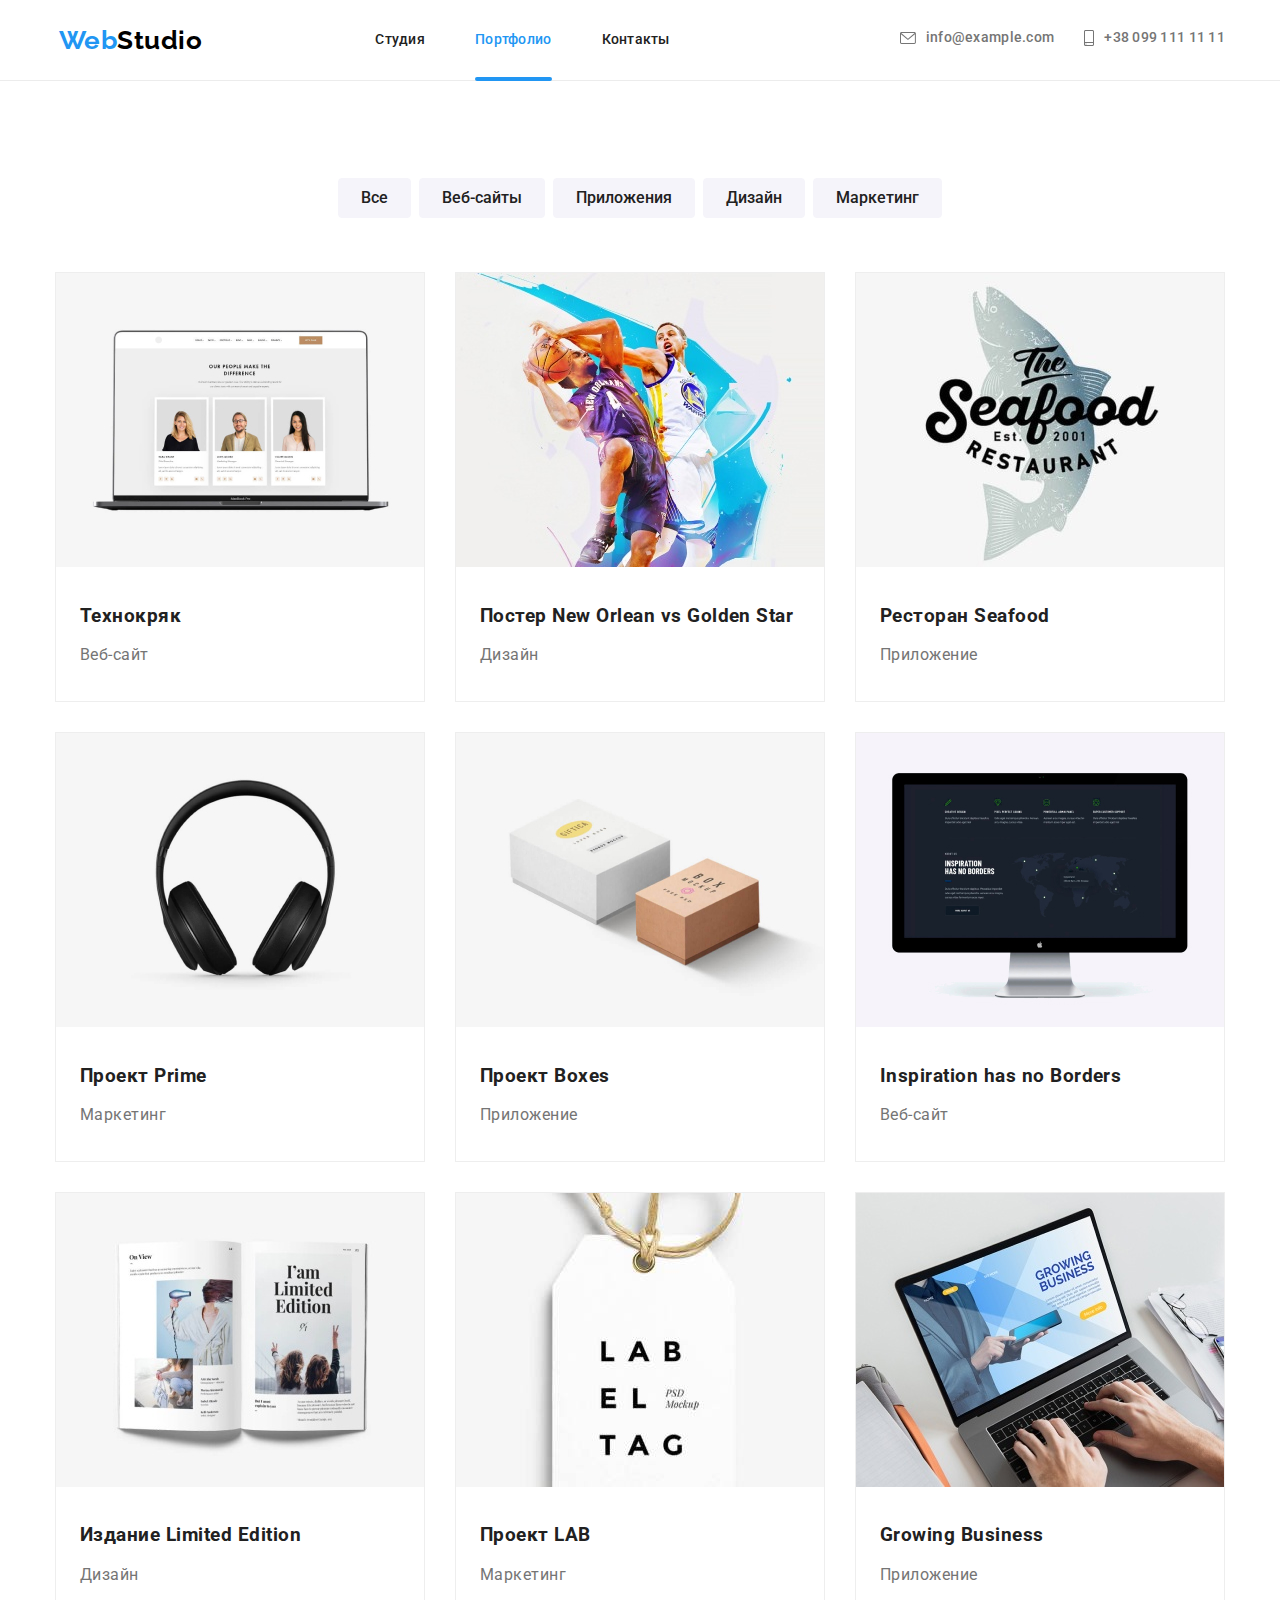
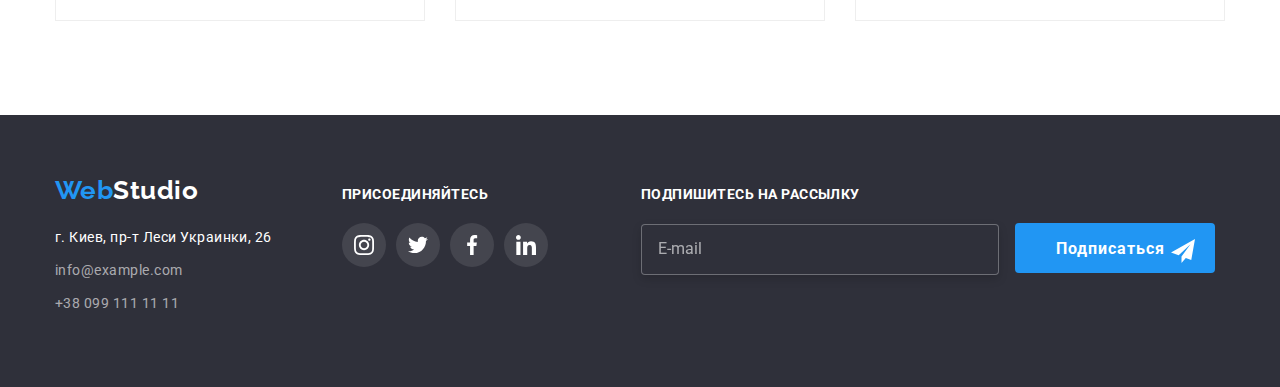
==== commit 93ee2a62: "img" ====
--- a/portfolio.html
+++ b/portfolio.html
@@ -78,7 +78,13 @@
             <a href="" class="portfolio-link">
               <!--card-->
                 <div class="overlay">
-              <img src="./img/photo/img5.jpg" class="team-card__pecture" alt="Фото ноутбука" width="370"/>
+                  <picture>
+                    <source srcset="./img/desktop/technokryak.jpg 1x, ./img/desktop/technokryak@2x.jpg 2x" media="(min-width: 1200px)"/>
+                    <source srcset="./img/tablet/techokryak.jpg 1x, ./img/tablet/techokryak@2x.jpg 2x" media="(min-width: 768px)"/>
+                    <source srcset="./img/mobile/tchnokryaj.jpg 1x, ./img/mobile/tchnokryaj@2x.jpg 2x" media="(min-width: 480px)"/>
+                    <img src="./img/photo/img5.jpg" class="team-card__pecture" alt="Фото ноутбука" width="370"/>
+                  </picture>
+              
                 <div class="overlay-description">
               <p class="overlay-text">Технокряк это современная площадка распространения коронавируса. Компании используют эту платформу для цифрового шпионажа и атак на защищённые сервера конкурентов.</p>
               </div>
@@ -95,7 +101,13 @@
             <a href="" class="portfolio-link">
               
               <div class="overlay">
-              <img src="./img/photo/img6.jpg" class="team-card__pecture" alt="Фото постера" width="370" />
+                <picture>
+                  <source srcset="./img/desktop/goldenstar.jpg 1x, ./img/desktop/goldenstar@2x.jpg 2x" media="(min-width: 1200px)"/>
+                  <source srcset="./img/tablet/golden-star.jpg 1x, ./img/tablet/golden-star@2x.jpg 2x" media="(min-width: 768px)"/>
+                  <source srcset="./img/mobile/golden-star.jpg 1x, ./img/mobile/golden-star@2x.jpg 2x" media="(min-width: 480px)"/>
+                  <img src="./img/photo/img6.jpg" class="team-card__pecture" alt="Фото постера" width="370" />
+                </picture>
+              
               <div class="overlay-description">
                <p class="overlay-text">Технокряк это современная площадка распространения коронавируса. Компании используют эту платформу для цифрового шпионажа и атак на защищённые сервера конкурентов.</p>
               </div>
@@ -110,7 +122,13 @@
             <a href="" class="portfolio-link">
               
                <div class="overlay">
-              <img src="./img/photo/img7.jpg" class="team-card__pecture" alt="Логотип ресторана" width="370" />
+                <picture>
+                  <source srcset="./img/desktop/seafood.jpg 1x, ./img/desktop/seafood@2x.jpg 2x" media="(min-width: 1200px)"/>
+                  <source srcset="./img/tablet/seafood.jpg 1x, ./img/tablet/seafood@2x.jpg 2x" media="(min-width: 768px)"/>
+                  <source srcset="./img/mobile/seafood.jpg 1x, ./img/mobile/seafood@2x.jpg 2x" media="(min-width: 480px)"/>
+                  <img src="./img/photo/img7.jpg" class="team-card__pecture" alt="Логотип ресторана" width="370" />
+                </picture>
+              
               <div class="overlay-description">
               <p class="overlay-text">Технокряк это современная площадка распространения коронавируса. Компании используют эту платформу для цифрового шпионажа и атак на защищённые сервера конкурентов.</p>
               </div>
@@ -125,7 +143,13 @@
             <a href="" class="portfolio-link">
               
              <div class="overlay">
-              <img src="./img/photo/img8.jpg" class="team-card__pecture" alt="Фото наушников" width="370" />
+              <picture>
+                <source srcset="./img/desktop/headphones.jpg 1x, ./img/desktop/headphones@2x.jpg 2x" media="(min-width: 1200px)"/>
+                <source srcset="./img/tablet/prime.jpg 1x, ./img/tablet/prime@2x.jpg 2x" media="(min-width: 768px)"/>
+                <source srcset="./img/mobile/prime.jpg 1x, ./img/mobile/prime@2x.jpg 2x" media="(min-width: 480px)"/>
+                <img src="./img/photo/img8.jpg" class="team-card__pecture" alt="Фото наушников" width="370" />
+              </picture>
+             
               <div class="overlay-description">
                <p class="overlay-text">Технокряк это современная площадка распространения коронавируса. Компании используют эту платформу для цифрового шпионажа и атак на защищённые сервера конкурентов.</p>
               </div>
@@ -140,7 +164,14 @@
             <a href="" class="portfolio-link">
               
                <div class="overlay">
-              <img src="./img/photo/img9.jpg" class="team-card__pecture" alt="Фото коробок" width="370" />
+                <picture>
+                  <source srcset="./img/desktop/boxes.jpg 1x, ./img/desktop/boxes@2x.jpg 2x" media="(min-width: 1200px)"/>
+                  <source srcset="./img/tablet/boxes.jpg 1x, ./img/tablet/boxes@2x.jpg 2x" media="(min-width: 768px)"/>
+                  <source srcset="./img/mobile/boxes.jpg 1x, ./img/mobile/boxes@2x.jpg 2x" media="(min-width: 480px)"/>
+                  <img src="./img/photo/img9.jpg" class="team-card__pecture" alt="Фото коробок" width="370" />
+                </picture>
+               
+              
               <div class="overlay-description">
               <p class="overlay-text">Технокряк это современная площадка распространения коронавируса. Компании используют эту платформу для цифрового шпионажа и атак на защищённые сервера конкурентов.</p>
               </div>
@@ -155,7 +186,13 @@
             <a href="" class="portfolio-link">
              
               <div class="overlay">
-              <img src="./img/photo/img10.jpg" class="team-card__pecture" alt="Фото десктопа" width="370" />
+                <picture>
+                  <source srcset="./img/desktop/desktop.jpg 1x, ./img/desktop/desktop@2x.jpg 2x" media="(min-width: 1200px)"/>
+                  <source srcset="./img/tablet/inspiration.jpg 1x, ./img/tablet/inspiration@2x.jpg 2x" media="(min-width: 768px)"/>
+                  <source srcset="./img/mobile/inspirations.jpg 1x, ./img/mobile/inspirations@2x.jpg 2x" media="(min-width: 480px)"/>
+                  <img src="./img/photo/img10.jpg" class="team-card__pecture" alt="Фото десктопа" width="370" />
+                </picture>
+              
               <div class="overlay-description">
               <p class="overlay-text">Технокряк это современная площадка распространения коронавируса. Компании используют эту платформу для цифрового шпионажа и атак на защищённые сервера конкурентов.</p>
               </div>
@@ -169,7 +206,13 @@
           <li class="portfolio list">
             <a href="" class="portfolio-link">
               <div class="overlay">
-              <img src="./img/photo/img11.jpg" class="team-card__pecture" alt="Фото журнала" width="370" />
+                <picture>
+                  <source srcset="./img/desktop/limited-edition.jpg 1x, ./img/desktop/limited-edition@2x.jpg 2x" media="(min-width: 1200px)"/>
+                  <source srcset="./img/tablet/limited.jpg 1x, ./img/tablet/limited@2x.jpg 2x" media="(min-width: 768px)"/>
+                  <source srcset="./img/mobile/limited.jpg 1x, ./img/mobile/limited@2x.jpg 2x" media="(min-width: 480px)"/>
+                  <img src="./img/photo/img11.jpg" class="team-card__pecture" alt="Фото журнала" width="370" />
+                </picture>
+              
               <div class="overlay-description">
               <p class="overlay-text">Технокряк это современная площадка распространения коронавируса. Компании используют эту платформу для цифрового шпионажа и атак на защищённые сервера конкурентов.</p>
               </div>
@@ -183,7 +226,13 @@
           <li class="portfolio list">
             <a href="" class="portfolio-link">
               <div class="overlay">
-              <img src="./img/photo/img12.jpg" class="team-card__pecture" alt="Фото лейбла" width="370" />
+                <picture>
+                  <source srcset="./img/desktop/lab.jpg 1x, ./img/desktop/lab@2x.jpg 2x" media="(min-width: 1200px)"/>
+                  <source srcset="./img/tablet/lab.jpg 1x, ./img/tablet/lab@2x.jpg 2x" media="(min-width: 768px)"/>
+                  <source srcset="./img/mobile/lab.jpg 1x, ./img/mobile/lab@2x.jpg 2x" media="(min-width: 480px)"/>
+                  <img src="./img/photo/img12.jpg" class="team-card__pecture" alt="Фото лейбла" width="370" />
+                </picture>
+              
               <div class="overlay-description">
                <p class="overlay-text">Технокряк это современная площадка распространения коронавируса. Компании используют эту платформу для цифрового шпионажа и атак на защищённые сервера конкурентов.</p>
               </div>
@@ -198,7 +247,13 @@
             <a href="" class="portfolio-link">
               
                 <div class="overlay">
-              <img src="./img/photo/img13.jpg" class="team-card__pecture" alt="Фото ноутбука" />
+                  <picture>
+                    <source srcset="./img/desktop/growing-business.jpg 1x, ./img/desktop/growing-business@2x.jpg 2x" media="(min-width: 1200px)"/>
+                    <source srcset="./img/tablet/business.jpg 1x, ./img/tablet/business@2x.jpg 2x" media="(min-width: 768px)"/>
+                    <source srcset="./img/mobile/growing.jpg 1x, ./img/mobile/growing@2x.jpg 2x" media="(min-width: 480px)"/>
+                    <img src="./img/photo/img13.jpg" class="team-card__pecture" alt="Фото ноутбука" />
+                  </picture>
+             
               <div class="overlay-description">
               <p class="overlay-text">Технокряк это современная площадка распространения коронавируса. Компании используют эту платформу для цифрового шпионажа и атак на защищённые сервера конкурентов.</p>
               </div>
--- a/css/main.min.css
+++ b/css/main.min.css
@@ -1,2 +1,2 @@
-/*! modern-normalize v1.0.0 | MIT License | https://github.com/sindresorhus/modern-normalize */*,::after,::before{box-sizing:border-box}:root{-moz-tab-size:4;tab-size:4}html{line-height:1.15;-webkit-text-size-adjust:100%}body{margin:0}body{font-family:system-ui,-apple-system,'Segoe UI',Roboto,Helvetica,Arial,sans-serif,'Apple Color Emoji','Segoe UI Emoji'}hr{height:0;color:inherit}abbr[title]{text-decoration:underline dotted}b,strong{font-weight:bolder}code,kbd,pre,samp{font-family:ui-monospace,SFMono-Regular,Consolas,'Liberation Mono',Menlo,monospace;font-size:1em}small{font-size:80%}sub,sup{font-size:75%;line-height:0;position:relative;vertical-align:baseline}sub{bottom:-.25em}sup{top:-.5em}table{text-indent:0;border-color:inherit}button,input,optgroup,select,textarea{font-family:inherit;font-size:100%;line-height:1.15;margin:0}button,select{text-transform:none}[type=button],[type=reset],[type=submit],button{-webkit-appearance:button}::-moz-focus-inner{border-style:none;padding:0}:-moz-focusring{outline:1px dotted ButtonText}:-moz-ui-invalid{box-shadow:none}legend{padding:0}progress{vertical-align:baseline}::-webkit-inner-spin-button,::-webkit-outer-spin-button{height:auto}[type=search]{-webkit-appearance:textfield;outline-offset:-2px}::-webkit-search-decoration{-webkit-appearance:none}::-webkit-file-upload-button{-webkit-appearance:button;font:inherit}summary{display:list-item}html{box-sizing:border-box}*,*::after,*::befor{box-sizing:inherit}body{color:#212121;background-color:#fff;font-family:"Roboto", sans-serif;letter-spacing:0.03em}.list{padding:0;margin:0;list-style:none}a{text-decoration:none}img{display:block;width:100%;height:auto}.flexbox{display:flex;flex-wrap:wrap}.caption{margin-top:0px;margin-bottom:30px;padding:0px 0px;font-weight:700;font-size:28px;line-height:1.17;text-align:center}@media (min-width: 1200px){.caption{font-size:36px;margin-bottom:50px}}.visually-hidden{position:absolute;width:1px;height:1px;margin:-1px;border:0;padding:0;clip:rect(0 0 0 0);overflow:hidden}p{margin:0;padding:0}ul{margin:0}.container{margin-left:auto;margin-right:auto;padding-left:15px;padding-right:15px;width:100%}@media (min-width: 480px){.container{width:480px}}@media (min-width: 768px){.container{width:768px}}@media (min-width: 1200px){.container{width:1200px}}.section{padding-top:60px;padding-bottom:60px}@media (min-width: 768px){.section{padding-top:60px;padding-bottom:60px}}@media (min-width: 1200px){.section{padding-top:94px;padding-bottom:94px}}.primary-button{display:inline-block;text-align:center;border-color:#2196f3;border-radius:4px;padding:10px 32px;min-width:200px;border:1px solid transparent;color:#fff;background-color:#2196f3;font-weight:400;font-size:16px;line-height:1.87;letter-spacing:0.06em;cursor:pointer;color:#fff;transition:background-color 250ms cubic-bezier(0.4, 0, 0.2, 1)}.primary-button:hover,.primary-button:focus{background-color:#188ce8;box-shadow:0px 4px 4px rgba(0,0,0,0.15)}.button__thumb{display:flex;justify-content:center;align-items:center;margin-top:30px}.form__button{padding:10px 55px 10px 56px}.form__button:hover,.form__button:focus{box-shadow:0px 4px 4px rgba(0,0,0,0.15);transition:250ms cubic-bezier(0.4, 0, 0.2, 1)}.backdrop{position:fixed;top:0;left:0;width:100%;height:100%;background-color:rgba(0,0,0,0.2);opacity:1;visibility:visible}.backdrop.is-hidden{opacity:0;visibility:hidden;pointer-events:none;transition:250ms cubic-bezier(0.4, 0, 0.2, 1);transform:translate(0%, 0%) scale(0) rotateX(0deg)}.modal{position:absolute;top:50%;left:50%;transform:translate(-50%, -50%) scale(1) rotateY(0deg);width:450px;height:609px;overflow:hidden;background-color:#fff;box-shadow:0px 1px 3px rgba(0,0,0,0.12),0px 1px 1px rgba(0,0,0,0.14),0px 2px 1px rgba(0,0,0,0.2);border-radius:4px;transition:250ms cubic-bezier(0.4, 0, 0.2, 1)}.is-hidden .modal{transform:translate(-50%, -50%) scale(0.5) rotateY(45deg);transition:250ms cubic-bezier(0.4, 0, 0.2, 1)}.modal__button-close{display:flex;justify-content:center;align-items:center;position:absolute;top:8px;right:8px;padding:0;margin:0;width:30px;height:30px;background-color:#fff;border:1px solid rgba(0,0,0,0.1);border-radius:50%;cursor:pointer;transition:all 250ms cubic-bezier(0.4, 0, 0.2, 1)}.modal__button-close:hover,.modal__button-close:focus{fill:#2196f3;box-shadow:0px 4px 4px rgba(0,0,0,0.15)}.modal__content{padding:40px}.modal__icon-close{width:11px;height:11px}.modal__title{display:block;text-align:center;margin-bottom:12px;color:#000;font-weight:700;font-size:20px;line-height:1.15}.form{display:flex;flex-direction:column}.form__label{display:flex;flex-direction:column;position:relative;text-align:left;margin-bottom:10px;font-weight:400;font-size:12px;line-height:1.166;letter-spacing:0.01em;color:#757575}.form__name{margin-bottom:4px}.form__icon{position:absolute;left:12px;bottom:13px}.form__input{height:40px;padding-left:42px;border:1px solid rgba(33,33,33,0.2);border-radius:4px;transition:all 250ms cubic-bezier(0.4, 0, 0.2, 1)}.form__input:focus{outline-color:#2196f3;transition-property:border 250ms cubic-bezier(0.4, 0, 0.2, 1)}.form__input:focus+.form__icon{fill:#2196f3;transition-property:border 250ms cubic-bezier(0.4, 0, 0.2, 1)}.form__comment{resize:none;min-height:120px;display:flex;flex-direction:column;border:1px solid rgba(33,33,33,0.2);border-radius:4px;padding:12px 16px;margin-bottom:20px;transition:border 250ms cubic-bezier(0.4, 0, 0.2, 1)}.form__comment:hover,.form__comment:focus{outline-color:#2196f3}.deal{display:flex;justify-content:flex-end;align-items:center}.deal__text{font-weight:400;font-size:12px;line-height:1.71}.deal__link{text-decoration:none;font-weight:400;font-size:12px;line-height:1.71;border-bottom:1px solid #2196f3;color:#2196f3}.deal__checkbox{position:absolute;visibility:hidden;clip:rect(0 0 0 0);width:1px;height:1px;margin:1px}.deal__thumb{position:relative;display:block}.deal__icon{position:absolute;background-image:url(../img/icons/square.svg);background-repeat:no-repeat;background-position:center;height:16px;width:16px;left:2px}.deal__checkbox:checked+.deal__icon{background-image:url(../img/icons/checkbox.svg);fill:#fff;background-color:#2196f3;background-size:contain;background-repeat:no-repeat;background-position:center;background-clip:border-box;transition:background-color 250ms cubic-bezier(0.4, 0, 0.2, 1),fill 250ms cubic-bezier(0.4, 0, 0.2, 1)}@media (min-width: 480px){.logo{display:inline-block;margin-bottom:16px;padding-top:16px}}@media (min-width: 1200px){.logo{margin-right:93px}}.page-header__logo-active{color:#2196f3;font-family:"Raleway", sans-serif;font-weight:700;font-size:24px;line-height:1.19}@media (min-width: 1200px){.page-header__logo-active{font-size:26px;padding-top:25px;padding-bottom:25px}}.page-header__logo-black{color:#000;font-family:"Raleway", sans-serif;font-weight:700;font-size:24px;line-height:1.19}@media (min-width: 1200px){.page-header__logo-black{font-size:26px;padding-top:25px;padding-bottom:25px}}.footer__logo{margin-bottom:20px}@media (min-width: 1200px){.footer__logo{text-align:start}}.footer__logo-activ{color:#2196f3;font-family:"Raleway", sans-serif;font-weight:700;font-size:26px;line-height:1.19}.footer__logo-white{color:#fff;font-family:"Raleway", sans-serif;font-weight:700;font-size:26px;line-height:1.19}.social-icons{display:flex;justify-content:center;align-items:center;padding-bottom:24px}.social-icons__icon{width:20px;height:20px}.social-icons__item:not(:last-child){margin-right:10px}.social-icons__link{display:flex;justify-content:center;align-items:center;width:44px;height:44px;background-color:#fff;fill:#AFB1B8;border-radius:50%;transition:background-color cubic-bezier(0.4, 0, 0.2, 1) 250ms,fill 250ms cubic-bezier(0.4, 0, 0.2, 1)}.social-icons__link:hover,.social-icons__link:focus,.social-icons__link__icon:hover,.social-icons__link__icon:focus{background-color:#2196f3;fill:#fff}@media (min-width: 768px){.page-header .flexbox{align-items:center;justify-content:flex-start}}@media (min-width: 1200px){.page-header .flexbox{align-items:center;justify-content:flex-end}}.page-header{height:60px;position:relative}@media (min-width: 768px){.page-header{height:80px}}.line{border-bottom:1px solid #ECECEC;flex-grow:1;display:flex}.menu-container{background-color:#fff;margin-left:auto;margin-right:auto;text-align:center}@media screen and (max-width: 767px){.menu-container{border-top:1px solid #ececec;box-shadow:0px 1px 3px rgba(0,0,0,0.16),0px 2px 4px rgba(0,0,0,0.08),0px 4px 8px rgba(0,0,0,0.04);padding:60px 15px;display:none;position:absolute;top:100%;left:0;width:100%;height:453px}.menu-container.is-open{display:block}}@media (min-width: 768px){.menu-container{display:flex}}@media (min-width: 1200px){.menu-container{align-items:baseline}}.menu-button{position:absolute;top:10px;right:15px;padding:0;margin:0;width:40px;height:40px;display:inline-flex;justify-content:center;align-items:center;background:transparent;border:none}.menu-button .icon-cross{opacity:0}.menu-button.is-open .icon-cross{opacity:1}.menu-button.is-open .icon-menu{opacity:0}@media (min-width: 768px){.menu-button{display:none}}.site-nav .current{color:#2196f3}.site-nav{display:flex;justify-content:center}@media (min-width: 768px){.site-nav{margin-left:80px;margin-right:80px}}@media (min-width: 1200px){.site-nav{margin-right:auto}}.site-nav__item:not(:last-child){margin-right:50px}.navigation{display:flex;justify-content:center;align-items:center}@media (min-width: 1200px){.navigation{margin-right:0}}.site-nav__link{display:block;padding-top:32px;padding-bottom:32px;color:#212121;font-weight:500;font-size:14px;line-height:1.14;letter-spacing:0.02em}.site-nav__link:hover,.site-nav__link:focus{color:#2196f3}.site-nav__link .current{color:#2196f3}.site-nav__link{position:relative}.current:after{content:"";position:absolute;left:0;bottom:-1px;width:100%;height:4px;background-color:#2196f3;border-radius:2px}@media (min-width: 1200px){.nav-box{justify-content:center;align-items:baseline;margin-right:230px}}.contacts__icon{fill:#757575;margin-right:10px}.contacts{display:flex;justify-content:center;align-items:center}.contacts__link{display:flex;align-items:center;font-weight:500;font-size:14px;line-height:1.14;letter-spacing:0.02em;color:#757575;transition:color 250ms cubic-bezier(0.4, 0, 0.2, 1)}.contacts__link:hover,.contacts__link:focus{color:#2196f3}.contacts__link:hover .contacts__icon{fill:#2196f3}.contacts__item:not(:last-child){margin-bottom:10px}@media (min-width: 1200px){.contacts__item:not(:last-child){margin-bottom:0;margin-right:30px}}.footer-address{color:#fff;font-weight:400;font-size:14px;line-height:1.71}.footer-address__link-mail{display:block;margin-bottom:9px;margin-top:9px;color:rgba(255,255,255,0.6)}.footer-address__link-tel{color:rgba(255,255,255,0.6)}.contacts-box{display:flex;justify-content:center;align-items:center;flex-direction:column}.hero{display:flex;justify-content:center;align-items:center;height:400px;max-width:1600px;margin-right:auto;margin-left:auto;background-image:linear-gradient(to right, rgba(47,48,58,0.4), rgba(47,48,58,0.4)),url(../img/bgi.jpg);background-size:cover;background-repeat:no-repeat;background-position:center}@media (min-width: 1200px){.hero{height:600px}}.hero__box{text-align:center}.hero__title{margin-top:0px;margin-bottom:30px;color:#fff;font-weight:900;font-size:26px;line-height:1.61;text-transform:uppercase;letter-spacing:0.06em}@media (min-width: 1200px){.hero__title{font-weight:900;font-size:44px;line-height:1.36}}@media (min-width: 768px){.features__list{display:flex;flex-wrap:wrap}}.features__thumb{display:flex;justify-content:center;align-items:center;background-color:#f5f4fa;border:1px solid transparent;border-radius:4px;height:120px;margin-bottom:30px}.features__title{margin-top:0px;margin-bottom:10px;font-weight:700;font-size:14px;line-height:1.14;text-transform:uppercase;text-align:center}@media (min-width: 768px){.features__title{text-align:start}}@media (min-width: 1200px){.features__title{text-align:start}}.features__text{color:#757575;font-weight:400;font-size:14px;line-height:1.71}.features__item:not(:last-child){margin-bottom:30px}@media (min-width: 768px){.features__item{flex-basis:calc((100% - 30px)/2);margin-right:30px}}.features__item:nth-last-child(-n+2){margin-bottom:0}.features__item:nth-child(2n){margin-right:0}@media (min-width: 1200px){.features__item{flex-basis:calc((100% - 30px * 3)/4)}.features__item:not(:last-child){margin-right:30px}}@media (min-width: 1200px){.features .section{padding-bottom:0}}.gallery-section{display:none}@media (min-width: 1200px){.gallery-section{display:block}}.gallery__item{width:calc((100% - 30px * 2) / 3)}.gallery__item:not(:last-child){margin-right:30px}.gallery__item{position:relative}.gallery__text{color:#fff;font-weight:700;font-size:14px;line-height:1.71;letter-spacing:0.03em;text-transform:uppercase}.gallery__box{position:absolute;left:0;bottom:0;width:100%;height:70px;display:flex;justify-content:center;align-items:center;align-items:center;background-color:rgba(47,48,58,0.8)}.team-section{background-color:#f5f4fa}.team-card__thumb{padding-right:24px;padding-left:24px;padding-bottom:20px;padding-top:20px;text-align:center}.team-card__name{color:#212121}.team-card__text{margin-top:0px;margin-bottom:16px;color:#757575;font-weight:400;font-size:16px;line-height:1.18}@media screen and (min-width: 768px){.team-card{display:flex;flex-wrap:wrap}}.team-card__item{box-shadow:0px 1px 3px rgba(0,0,0,0.12),0px 1px 1px rgba(0,0,0,0.14),0px 2px 1px rgba(0,0,0,0.2);border-radius:0px 0px 4px 4px;background-color:getColor(white-text)}.team-card__item:not(:last-child){margin-bottom:60px}@media screen and (min-width: 768px){.team-card__item{flex-basis:calc((100% - 30px)/2);margin-right:30px}.team-card__item:nth-child(-n+2){margin-bottom:30px}.team-card__item:nth-last-child(-n+2){margin-bottom:0}.team-card__item:nth-child(2n){margin-right:0}}@media screen and (min-width: 1200px){.team-card__item{flex-basis:calc((100% - 30px * 3) / 4)}.team-card__item:nth-child(-n+2){margin-bottom:0}.team-card__item:not(:last-child){margin-right:30px}}.clients__link{display:flex;justify-content:center;align-items:center;width:100%;height:90px;fill:#AFB1B8;border:1px solid #AFB1B8;border-radius:4px;transition:border-color 250ms cubic-bezier(0.4, 0, 0.2, 1),fill 250ms cubic-bezier(0.4, 0, 0.2, 1)}.clients__item .clients__link:hover .clients__icon,.clients__item .clients__link:focus .clients__icon,.clients__item .clients__link:hover,.clients__item .clients__link:focus{border-color:#2196f3;fill:#2196f3}.clients__icon{fill:#AFB1B8;transition:fill 250ms cubic-bezier(0.4, 0, 0.2, 1)}@media (max-width: 480px){.clients{margin:-15}}@media (max-width: 480px){.clients__item{margin:15px;width:calc(50% - 30px)}}@media (min-width: 480px){.clients{margin:-15px}}@media (min-width: 480px){.clients__item{margin:15px;width:calc(50% - 30px)}}@media (min-width: 768px){.clients{margin:-15px}}@media (min-width: 768px){.clients__item{margin:15px;width:calc(33.333% - 30px)}}@media (min-width: 1200px){.clients__item{width:calc((100% - 30px * 5) / 6);margin:0}.clients__item:not(:last-child){margin-right:30px}}.footer .container{padding:60px 15px;text-align:center}@media (min-width: 1200px){.footer .container{display:flex;align-items:baseline}}.footer{background-color:#2f303a}.footer__thumb{display:flex;flex-direction:column;padding-top:0px;padding-bottom:0px;text-align:center}@media (max-width: 768px){.footer__thumb{margin-bottom:60px}}@media screen and (min-width: 768px){.wrapper{display:flex;align-items:baseline;justify-content:space-around;margin-bottom:60px}}@media screen and (min-width: 1200px){.wrapper{margin-bottom:0}}@media (min-width: 1200px){.footer-box{display:inline-block;margin-left:70px}}.footer-address{color:#fff;font-weight:400;font-size:14px;line-height:1.71;font-style:normal}.footer-address__link-mail{display:block;margin-bottom:9px;margin-top:9px;color:rgba(255,255,255,0.6)}.footer-address__link-tel{color:rgba(255,255,255,0.6)}@media (min-width: 1200px){.footer-address{text-align:start}}.follow{display:block;font-weight:700;font-size:14px;line-height:1.14;text-transform:uppercase;color:#fff;margin-bottom:20px}@media (min-width: 1200px){.follow{text-align:start}}.footer-icons{display:flex;justify-content:center;align-items:center}.footer-icons__item{width:calc((100% - 10px * 3) /4)}.footer-icons__item:not(:last-child){margin-right:10px}.footer-icons__link{display:flex;justify-content:center;align-items:center;width:44px;height:44px;background-color:rgba(255,255,255,0.1);border-radius:50%;transition:background-color 250ms cubic-bezier(0.4, 0, 0.2, 1)}.footer-icons__link:hover,.footer-icons__link:focus{background-color:#2196f3}.footer__icon{width:20px;height:20px;fill:#fff}.footer__icon :hover,.footer__icon :focus{fill:#fff}.footer-box{display:inline-block}@media (min-width: 480px){.footer-box{margin-bottom:60px}}@media (min-width: 1200px){.subscribe{margin-left:93px}}.subscribe__title{display:block;margin-bottom:20px;color:#fff;font-weight:700;font-size:14px;line-height:1.14;text-transform:uppercase}@media (min-width: 1200px){.subscribe__title{margin-bottom:0}}@media (min-width: 1200px) and (min-width: 768px){.subscribe__title{text-align:start}}.subscribe__field{width:100%;margin-right:12px;padding-left:16px;padding-top:15px;padding-bottom:15px;color:rgba(255,255,255,0.6);background:#2f303a;border:1px solid rgba(255,255,255,0.3);filter:drop-shadow(0px 4px 4px rgba(0,0,0,0.15));border-radius:4px;transition:border 250ms cubic-bezier(0.4, 0, 0.2, 1)}@media (min-width: 768px){.subscribe__field{width:450px}}@media (min-width: 1200px){.subscribe__field{width:358px}.subscribe__field:hover,.subscribe__field:focus{border:1px solid rgba(255,255,255,0.3);box-sizing:border-box;outline-color:drop-shadow(0px 4px 4px rgba(0,0,0,0.15));border-radius:4px}}.subscribe__form input::placeholder{color:rgba(255,255,255,0.6)}.subscribe__button{position:relative;width:200px;height:50px;text-align:center;margin-top:20px;border-color:#2196f3;border-radius:4px;padding:10px 29px;border:1px solid transparent;color:#fff;background-color:#2196f3;font-weight:700;font-size:16px;line-height:1.87;letter-spacing:0.06em;cursor:pointer;transition:background-color 250ms cubic-bezier(0.4, 0, 0.2, 1)}.subscribe__button:hover,.subscribe__button:focus{box-shadow:0px 4px 4px rgba(0,0,0,0.15);background-color:#188ce8;fill:#fff}@media (min-width: 768px){.subscribe__button{display:flex;align-items:center;justify-content:center;margin:auto;margin-top:20px}}@media (min-width: 1200px){.subscribe__button{display:inline-block}}.subscribe__button-icon{position:absolute;margin-left:10px;top:30%;right:10%;fill:#fff}.subscribe__inscription{margin-right:10px}.filter{margin-bottom:40px}@media (min-width: 768px){.filter{justify-content:center;margin-bottom:30px}}@media (min-width: 1200px){.filter{margin-bottom:50px}}.filter__button{display:block;border-color:#2196f3;border-radius:4px;padding:6px 22px;text-align:center;border:1px solid transparent;font-weight:500;font-size:16px;line-height:1.625;color:#212121;background-color:#f5f4fa;border-color:#f5f4fa;transition:background-color 250ms cubic-bezier(0.4, 0, 0.2, 1);cursor:pointer}.filter__button:hover,.filter__button:focus{color:#2196f3}.filter__button:hover{background-color:#2196f3;color:#fff;box-shadow:0px 3px 1px rgba(0,0,0,0.1),0px 1px 2px rgba(0,0,0,0.08),0px 2px 2px rgba(0,0,0,0.12);border-color:transparent}.filter__item{margin:4px}@media (min-width: 768px){.portfolio-box{display:flex;flex-wrap:wrap}}.portfolio{background:#fff;border:1px solid #EEEEEE}@media (max-width: 768px){.portfolio:not(:last-child){margin-bottom:30px}}@media (min-width: 768px){.portfolio{width:calc((100% - 30px) / 2);margin-right:30px}.portfolio:nth-child(-n+2){margin-bottom:30px}.portfolio:nth-last-child(-n+2){margin-bottom:0}.portfolio:nth-child(2n){margin-right:0}}@media (min-width: 1200px){.portfolio{width:calc((100% - 30px * 2) / 3);margin-right:30px;margin-bottom:30px}.portfolio:nth-child(3n){margin-right:0}.portfolio:nth-last-child(-n+3){margin-bottom:0}}.portfolio-link{display:block;width:100%;background-color:#fff;box-shadow:none;transition:box-shadow 250ms cubic-bezier(0.4, 0, 0.2, 1)}.overlay{position:relative;overflow:hidden}.portfolio-link .team-card__thumb{text-align:left}.portfolio-link:hover .team-card__thumb{box-shadow:0px 1px 3px rgba(0,0,0,0.12),0px 1px 1px rgba(0,0,0,0.14),0px 2px 1px rgba(0,0,0,0.2);border-radius:0px 0px 4px 4px}.portfolio-link:hover .overlay-description{transition:transform 250ms cubic-bezier(0.4, 0, 0.2, 1);transform:translateY(0)}.overlay-description{position:absolute;top:0;left:0;width:100%;height:100%;padding:63px 24px;background-color:rgba(33,150,243,0.9);transform:translateY(100%);transition:transform 250ms cubic-bezier(0.4, 0, 0.2, 1)}.overlay-text{color:#fff;font-weight:400;font-size:18px;line-height:1.5}@media (min-width: 1200px){.portfolio .team-card__pecture{width:370px}}
+/*! modern-normalize v1.0.0 | MIT License | https://github.com/sindresorhus/modern-normalize */*,::after,::before{box-sizing:border-box}:root{-moz-tab-size:4;tab-size:4}html{line-height:1.15;-webkit-text-size-adjust:100%}body{margin:0}body{font-family:system-ui,-apple-system,'Segoe UI',Roboto,Helvetica,Arial,sans-serif,'Apple Color Emoji','Segoe UI Emoji'}hr{height:0;color:inherit}abbr[title]{text-decoration:underline dotted}b,strong{font-weight:bolder}code,kbd,pre,samp{font-family:ui-monospace,SFMono-Regular,Consolas,'Liberation Mono',Menlo,monospace;font-size:1em}small{font-size:80%}sub,sup{font-size:75%;line-height:0;position:relative;vertical-align:baseline}sub{bottom:-.25em}sup{top:-.5em}table{text-indent:0;border-color:inherit}button,input,optgroup,select,textarea{font-family:inherit;font-size:100%;line-height:1.15;margin:0}button,select{text-transform:none}[type=button],[type=reset],[type=submit],button{-webkit-appearance:button}::-moz-focus-inner{border-style:none;padding:0}:-moz-focusring{outline:1px dotted ButtonText}:-moz-ui-invalid{box-shadow:none}legend{padding:0}progress{vertical-align:baseline}::-webkit-inner-spin-button,::-webkit-outer-spin-button{height:auto}[type=search]{-webkit-appearance:textfield;outline-offset:-2px}::-webkit-search-decoration{-webkit-appearance:none}::-webkit-file-upload-button{-webkit-appearance:button;font:inherit}summary{display:list-item}html{box-sizing:border-box}*,*::after,*::befor{box-sizing:inherit}body{color:#212121;background-color:#fff;font-family:"Roboto", sans-serif;letter-spacing:0.03em}.list{padding:0;margin:0;list-style:none}a{text-decoration:none}img{display:block;width:100%;height:auto}.flexbox{display:flex;flex-wrap:wrap}.caption{margin-top:0px;margin-bottom:30px;padding:0px 0px;font-weight:700;font-size:28px;line-height:1.17;text-align:center}@media (min-width: 1200px){.caption{font-size:36px;margin-bottom:50px}}.visually-hidden{position:absolute;width:1px;height:1px;margin:-1px;border:0;padding:0;clip:rect(0 0 0 0);overflow:hidden}p{margin:0;padding:0}ul{margin:0}.container{margin-left:auto;margin-right:auto;padding-left:15px;padding-right:15px;width:100%}@media (min-width: 480px){.container{width:480px}}@media (min-width: 768px){.container{width:768px}}@media (min-width: 1200px){.container{width:1200px}}.section{padding-top:60px;padding-bottom:60px}@media (min-width: 768px){.section{padding-top:60px;padding-bottom:60px}}@media (min-width: 1200px){.section{padding-top:94px;padding-bottom:94px}}.primary-button{display:inline-block;text-align:center;border-color:#2196f3;border-radius:4px;padding:10px 32px;min-width:200px;border:1px solid transparent;color:#fff;background-color:#2196f3;font-weight:400;font-size:16px;line-height:1.87;letter-spacing:0.06em;cursor:pointer;color:#fff;transition:background-color 250ms cubic-bezier(0.4, 0, 0.2, 1)}.primary-button:hover,.primary-button:focus{background-color:#188ce8;box-shadow:0px 4px 4px rgba(0,0,0,0.15)}.button__thumb{display:flex;justify-content:center;align-items:center;margin-top:30px}.form__button{padding:10px 55px 10px 56px}.form__button:hover,.form__button:focus{box-shadow:0px 4px 4px rgba(0,0,0,0.15);transition:250ms cubic-bezier(0.4, 0, 0.2, 1)}.backdrop{position:fixed;top:0;left:0;width:100%;height:100%;background-color:rgba(0,0,0,0.2);opacity:1;visibility:visible;z-index:2}.backdrop.is-hidden{opacity:0;visibility:hidden;pointer-events:none;transition:250ms cubic-bezier(0.4, 0, 0.2, 1);transform:translate(0%, 0%) scale(0) rotateX(0deg)}.modal{position:absolute;top:50%;left:50%;transform:translate(-50%, -50%) scale(1) rotateY(0deg);width:450px;height:609px;overflow:hidden;background-color:#fff;box-shadow:0px 1px 3px rgba(0,0,0,0.12),0px 1px 1px rgba(0,0,0,0.14),0px 2px 1px rgba(0,0,0,0.2);border-radius:4px;transition:250ms cubic-bezier(0.4, 0, 0.2, 1)}@media (min-width: 1200px){.modal{width:528px;height:581px}}.is-hidden .modal{transform:translate(-50%, -50%) scale(0.5) rotateY(45deg);transition:250ms cubic-bezier(0.4, 0, 0.2, 1)}.modal__button-close{display:flex;justify-content:center;align-items:center;position:absolute;top:8px;right:8px;padding:0;margin:0;width:30px;height:30px;background-color:#fff;border:1px solid rgba(0,0,0,0.1);border-radius:50%;cursor:pointer;transition:all 250ms cubic-bezier(0.4, 0, 0.2, 1)}.modal__button-close:hover,.modal__button-close:focus{fill:#2196f3;box-shadow:0px 4px 4px rgba(0,0,0,0.15)}.modal__content{padding:40px}.modal__icon-close{width:11px;height:11px}.modal__title{display:block;text-align:center;margin-bottom:12px;color:#000;font-weight:700;font-size:20px;line-height:1.15}.form{display:flex;flex-direction:column}.form__label{display:flex;flex-direction:column;position:relative;text-align:left;margin-bottom:10px;font-weight:400;font-size:12px;line-height:1.166;letter-spacing:0.01em;color:#757575}.form__name{margin-bottom:4px}.form__icon{position:absolute;left:12px;bottom:13px}.form__input{height:40px;padding-left:42px;border:1px solid rgba(33,33,33,0.2);border-radius:4px;transition:all 250ms cubic-bezier(0.4, 0, 0.2, 1)}.form__input:focus{outline-color:#2196f3;transition-property:border 250ms cubic-bezier(0.4, 0, 0.2, 1)}.form__input:focus+.form__icon{fill:#2196f3;transition-property:border 250ms cubic-bezier(0.4, 0, 0.2, 1)}.form__comment{resize:none;min-height:120px;display:flex;flex-direction:column;border:1px solid rgba(33,33,33,0.2);border-radius:4px;padding:12px 16px;margin-bottom:20px;transition:border 250ms cubic-bezier(0.4, 0, 0.2, 1)}.form__comment:hover,.form__comment:focus{outline-color:#2196f3}.deal{display:flex;justify-content:flex-end;align-items:center}@media (min-width: 1200px){.deal{justify-content:center}}.deal__text{font-weight:400;font-size:12px;line-height:1.71}@media (min-width: 1200px){.deal__text{font-size:14px}}.deal__link{text-decoration:none;font-weight:400;font-size:12px;line-height:1.71;border-bottom:1px solid #2196f3;color:#2196f3}@media (min-width: 1200px){.deal__link{font-size:14px}}.deal__checkbox{position:absolute;visibility:hidden;clip:rect(0 0 0 0);width:1px;height:1px;margin:1px}.deal__thumb{position:relative;display:block}.deal__icon{position:absolute;background-image:url(../img/icons/square.svg);background-repeat:no-repeat;background-position:center;height:16px;width:16px;left:2px}.deal__checkbox:checked+.deal__icon{background-image:url(../img/icons/checkbox.svg);fill:#fff;background-color:#2196f3;background-size:contain;background-repeat:no-repeat;background-position:center;background-clip:border-box;transition:background-color 250ms cubic-bezier(0.4, 0, 0.2, 1),fill 250ms cubic-bezier(0.4, 0, 0.2, 1)}@media screen and (max-width: 767px){.logo{display:inline-block;margin-bottom:16px;padding-top:16px}}@media (min-width: 1200px){.logo{margin-right:93px}}.page-header__logo-active{color:#2196f3;font-family:"Raleway", sans-serif;font-weight:700;font-size:24px;line-height:1.19}@media (min-width: 1200px){.page-header__logo-active{font-size:26px;padding-top:25px;padding-bottom:25px}}.page-header__logo-black{color:#000;font-family:"Raleway", sans-serif;font-weight:700;font-size:24px;line-height:1.19}@media (min-width: 1200px){.page-header__logo-black{font-size:26px;padding-top:25px;padding-bottom:25px}}.footer__logo{margin-bottom:20px}@media (min-width: 1200px){.footer__logo{text-align:start}}.footer__logo-activ{color:#2196f3;font-family:"Raleway", sans-serif;font-weight:700;font-size:26px;line-height:1.19}.footer__logo-white{color:#fff;font-family:"Raleway", sans-serif;font-weight:700;font-size:26px;line-height:1.19}.social-icons{display:flex;justify-content:center;align-items:center;padding-bottom:24px}.social-icons__icon{width:20px;height:20px}.social-icons__item:not(:last-child){margin-right:10px}.social-icons__link{display:flex;justify-content:center;align-items:center;width:44px;height:44px;background-color:#fff;fill:#AFB1B8;border-radius:50%;transition:background-color cubic-bezier(0.4, 0, 0.2, 1) 250ms,fill 250ms cubic-bezier(0.4, 0, 0.2, 1)}.social-icons__link:hover,.social-icons__link:focus,.social-icons__link__icon:hover,.social-icons__link__icon:focus{background-color:#2196f3;fill:#fff}@media (min-width: 768px){.page-header .flexbox{align-items:center;justify-content:flex-start}}@media (min-width: 1200px){.page-header .flexbox{align-items:center;justify-content:flex-end}}.page-header{height:60px;position:relative}@media (min-width: 768px){.page-header{height:80px}}.line{border-bottom:1px solid #ECECEC;flex-grow:1;display:flex}.menu-container{background-color:#fff;z-index:1;margin-left:auto;margin-right:auto;text-align:center}@media screen and (max-width: 767px){.menu-container{border-top:1px solid #ececec;box-shadow:0px 1px 3px rgba(0,0,0,0.16),0px 2px 4px rgba(0,0,0,0.08),0px 4px 8px rgba(0,0,0,0.04);padding:60px 15px;display:none;position:absolute;top:100%;left:0;width:100%;height:453px}.menu-container.is-open{display:block}}@media (min-width: 768px){.menu-container{display:flex}}@media (min-width: 1200px){.menu-container{align-items:baseline}}.menu-button{position:absolute;top:10px;right:15px;padding:0;margin:0;width:40px;height:40px;display:inline-flex;justify-content:center;align-items:center;background:transparent;border:none}.menu-button .icon-cross{opacity:0}.menu-button.is-open .icon-cross{opacity:1}.menu-button.is-open .icon-menu{opacity:0}@media (min-width: 768px){.menu-button{display:none}}.site-nav .current{color:#2196f3}@media (min-width: 768px){.site-nav{display:flex;justify-content:center;margin-left:80px;margin-right:80px}}@media (min-width: 1200px){.site-nav{margin-right:auto}}@media (min-width: 768px){.site-nav__item:not(:last-child){margin-right:50px}}.navigation{display:flex;justify-content:center;align-items:center}@media (min-width: 1200px){.navigation{margin-right:0}}.site-nav__link{display:block;padding-top:32px;padding-bottom:32px;color:#212121;font-weight:500;font-size:14px;line-height:1.14;letter-spacing:0.02em}.site-nav__link:hover,.site-nav__link:focus{color:#2196f3}.site-nav__link .current{color:#2196f3}@media screen and (max-width: 767px){.site-nav__link{display:inline-block;font-size:18px}}.site-nav__link{position:relative}.current:after{content:"";position:absolute;left:0;bottom:-1px;width:100%;height:4px;background-color:#2196f3;border-radius:2px}@media (min-width: 1200px){.nav-box{justify-content:center;align-items:baseline;margin-right:230px}}.contacts__icon{fill:#757575;margin-right:10px}.contacts{display:flex;justify-content:center;align-items:center}@media screen and (max-width: 767px){.contacts{display:inline-block}}.contacts__link{display:flex;align-items:center;font-weight:500;font-size:14px;line-height:1.14;letter-spacing:0.02em;color:#757575;transition:color 250ms cubic-bezier(0.4, 0, 0.2, 1)}@media screen and (max-width: 767px){.contacts__link{font-size:18px}}.contacts__link:hover,.contacts__link:focus{color:#2196f3}.contacts__link:hover .contacts__icon{fill:#2196f3}.contacts__item:not(:last-child){margin-bottom:10px}@media (min-width: 1200px){.contacts__item:not(:last-child){margin-bottom:0;margin-right:30px}}@media screen and (max-width: 767px){.contacts__item:not(:last-child){margin-bottom:16px}}.footer-address{color:#fff;font-weight:400;font-size:14px;line-height:1.71}.footer-address__link-mail{display:block;margin-bottom:9px;margin-top:9px;color:rgba(255,255,255,0.6)}.footer-address__link-tel{color:rgba(255,255,255,0.6)}.contacts-box{display:flex;justify-content:center;align-items:center;flex-direction:column}.hero{display:flex;justify-content:center;align-items:center;height:400px;max-width:1600px;margin-right:auto;margin-left:auto;background-image:linear-gradient(to right, rgba(47,48,58,0.4), rgba(47,48,58,0.4)),url(../img/mobile/bgi.header.mob..jpg);background-size:cover;background-repeat:no-repeat;background-position:center}@media (min-width: 1200px){.hero{height:600px}}@media screen and (min-width: 1200px) and (min-device-pixel-ratio: 2), screen and (min-width: 1200px) and (min-resolution: 192dpi), screen and (min-width: 1200px) and (min-resolution: 2dppx){.hero{background-image:url(../img/mobile/bgi@2x.jpg)}}@media (min-width: 1200px) and (min-width: 768px){.hero{background-image:url(../img/tablet/bgi.jpg)}}@media screen and (min-width: 1200px) and (min-width: 768px) and (min-device-pixel-ratio: 2), screen and (min-width: 1200px) and (min-width: 768px) and (min-resolution: 192dpi), screen and (min-width: 1200px) and (min-width: 768px) and (min-resolution: 2dppx){.hero{background-image:url(../img/tablet/bgi@2x.jpg)}}@media (min-width: 1200px) and (min-width: 1200px){.hero{background-image:url(../img/desktop/bcg.jpg)}}@media screen and (min-width: 1200px) and (min-width: 1200px) and (min-device-pixel-ratio: 2), screen and (min-width: 1200px) and (min-width: 1200px) and (min-resolution: 192dpi), screen and (min-width: 1200px) and (min-width: 1200px) and (min-resolution: 2dppx){.hero{background-image:url(../img/desktop/bcg@2x.jpg)}}.hero__box{text-align:center}.hero__title{margin-top:0px;margin-bottom:30px;color:#fff;font-weight:900;font-size:26px;line-height:1.61;text-transform:uppercase;letter-spacing:0.06em}@media (min-width: 1200px){.hero__title{font-weight:900;font-size:44px;line-height:1.36}}@media (min-width: 768px){.features__list{display:flex;flex-wrap:wrap}}.features__thumb{display:flex;justify-content:center;align-items:center;background-color:#f5f4fa;border:1px solid transparent;border-radius:4px;height:120px;margin-bottom:30px}.features__title{margin-top:0px;margin-bottom:10px;font-weight:700;font-size:14px;line-height:1.14;text-transform:uppercase;text-align:center}@media (min-width: 768px){.features__title{text-align:start}}@media (min-width: 1200px){.features__title{text-align:start}}.features__text{color:#757575;font-weight:400;font-size:14px;line-height:1.71}.features__item:not(:last-child){margin-bottom:30px}@media (min-width: 768px){.features__item{flex-basis:calc((100% - 30px)/2);margin-right:30px}}.features__item:nth-last-child(-n+2){margin-bottom:0}.features__item:nth-child(2n){margin-right:0}@media (min-width: 1200px){.features__item{flex-basis:calc((100% - 30px * 3)/4)}.features__item:not(:last-child){margin-right:30px}}@media (min-width: 1200px){.features .section{padding-bottom:0}}.gallery-section{display:none}@media (min-width: 1200px){.gallery-section{display:block}}.gallery__item{width:calc((100% - 30px * 2) / 3)}.gallery__item:not(:last-child){margin-right:30px}.gallery__item{position:relative}.gallery__text{color:#fff;font-weight:700;font-size:14px;line-height:1.71;letter-spacing:0.03em;text-transform:uppercase}.gallery__box{position:absolute;left:0;bottom:0;width:100%;height:70px;display:flex;justify-content:center;align-items:center;align-items:center;background-color:rgba(47,48,58,0.8)}.team-section{background-color:#f5f4fa}.team-card__thumb{padding-right:24px;padding-left:24px;padding-bottom:20px;padding-top:20px;text-align:center}.team-card__name{color:#212121}.team-card__text{margin-top:0px;margin-bottom:16px;color:#757575;font-weight:400;font-size:16px;line-height:1.18}@media screen and (min-width: 768px){.team-card{display:flex;flex-wrap:wrap}}.team-card__item{box-shadow:0px 1px 3px rgba(0,0,0,0.12),0px 1px 1px rgba(0,0,0,0.14),0px 2px 1px rgba(0,0,0,0.2);border-radius:0px 0px 4px 4px;background-color:getColor(white-text)}.team-card__item:not(:last-child){margin-bottom:60px}@media screen and (min-width: 768px){.team-card__item{flex-basis:calc((100% - 30px)/2);margin-right:30px}.team-card__item:nth-child(-n+2){margin-bottom:30px}.team-card__item:nth-last-child(-n+2){margin-bottom:0}.team-card__item:nth-child(2n){margin-right:0}}@media screen and (min-width: 1200px){.team-card__item{flex-basis:calc((100% - 30px * 3) / 4)}.team-card__item:nth-child(-n+2){margin-bottom:0}.team-card__item:not(:last-child){margin-right:30px}}.clients__link{display:flex;justify-content:center;align-items:center;width:100%;height:90px;fill:#AFB1B8;border:1px solid #AFB1B8;border-radius:4px;transition:border-color 250ms cubic-bezier(0.4, 0, 0.2, 1),fill 250ms cubic-bezier(0.4, 0, 0.2, 1)}.clients__item .clients__link:hover .clients__icon,.clients__item .clients__link:focus .clients__icon,.clients__item .clients__link:hover,.clients__item .clients__link:focus{border-color:#2196f3;fill:#2196f3}.clients__icon{fill:#AFB1B8;transition:fill 250ms cubic-bezier(0.4, 0, 0.2, 1)}@media (max-width: 480px){.clients{margin:-15}}@media (max-width: 480px){.clients__item{margin:15px;width:calc(50% - 30px)}}@media (min-width: 480px){.clients{margin:-15px}}@media (min-width: 480px){.clients__item{margin:15px;width:calc(50% - 30px)}}@media (min-width: 768px){.clients{margin:-15px}}@media (min-width: 768px){.clients__item{margin:15px;width:calc(33.333% - 30px)}}@media (min-width: 1200px){.clients__item{width:calc((100% - 30px * 5) / 6);margin:0}.clients__item:not(:last-child){margin-right:30px}}.footer .container{padding:60px 15px;text-align:center}@media (min-width: 1200px){.footer .container{display:flex;align-items:baseline}}.footer{background-color:#2f303a}.footer__thumb{display:flex;flex-direction:column;padding-top:0px;padding-bottom:0px;text-align:center}@media (max-width: 768px){.footer__thumb{margin-bottom:60px}}@media screen and (min-width: 768px){.wrapper{display:flex;align-items:baseline;justify-content:space-around;margin-bottom:60px}}@media screen and (min-width: 1200px){.wrapper{margin-bottom:0}}@media (min-width: 1200px){.footer-box{display:inline-block;margin-left:70px}}.footer-address{color:#fff;font-weight:400;font-size:14px;line-height:1.71;font-style:normal}.footer-address__link-mail{display:block;margin-bottom:9px;margin-top:9px;color:rgba(255,255,255,0.6)}.footer-address__link-tel{color:rgba(255,255,255,0.6)}@media (min-width: 1200px){.footer-address{text-align:start}}.follow{display:block;font-weight:700;font-size:14px;line-height:1.14;text-transform:uppercase;color:#fff;margin-bottom:20px}@media (min-width: 1200px){.follow{text-align:start}}.footer-icons{display:flex;justify-content:center;align-items:center}.footer-icons__item{width:calc((100% - 10px * 3) /4)}.footer-icons__item:not(:last-child){margin-right:10px}.footer-icons__link{display:flex;justify-content:center;align-items:center;width:44px;height:44px;background-color:rgba(255,255,255,0.1);border-radius:50%;transition:background-color 250ms cubic-bezier(0.4, 0, 0.2, 1)}.footer-icons__link:hover,.footer-icons__link:focus{background-color:#2196f3}.footer__icon{width:20px;height:20px;fill:#fff}.footer__icon :hover,.footer__icon :focus{fill:#fff}.footer-box{display:inline-block}@media (min-width: 480px){.footer-box{margin-bottom:60px}}@media (min-width: 1200px){.subscribe{margin-left:93px}}.subscribe__title{display:block;margin-bottom:20px;color:#fff;font-weight:700;font-size:14px;line-height:1.14;text-transform:uppercase}@media (min-width: 1200px){.subscribe__title{margin-bottom:0}}@media (min-width: 1200px) and (min-width: 768px){.subscribe__title{text-align:start}}.subscribe__field{width:100%;margin-right:12px;padding-left:16px;padding-top:15px;padding-bottom:15px;color:rgba(255,255,255,0.6);background:#2f303a;border:1px solid rgba(255,255,255,0.3);filter:drop-shadow(0px 4px 4px rgba(0,0,0,0.15));border-radius:4px;transition:border 250ms cubic-bezier(0.4, 0, 0.2, 1)}@media (min-width: 768px){.subscribe__field{width:450px}}@media (min-width: 1200px){.subscribe__field{width:358px}.subscribe__field:hover,.subscribe__field:focus{border:1px solid rgba(255,255,255,0.3);box-sizing:border-box;outline-color:drop-shadow(0px 4px 4px rgba(0,0,0,0.15));border-radius:4px}}.subscribe__form input::placeholder{color:rgba(255,255,255,0.6)}.subscribe__button{position:relative;width:200px;height:50px;text-align:center;margin-top:20px;border-color:#2196f3;border-radius:4px;padding:10px 29px;border:1px solid transparent;color:#fff;background-color:#2196f3;font-weight:700;font-size:16px;line-height:1.87;letter-spacing:0.06em;cursor:pointer;transition:background-color 250ms cubic-bezier(0.4, 0, 0.2, 1)}.subscribe__button:hover,.subscribe__button:focus{box-shadow:0px 4px 4px rgba(0,0,0,0.15);background-color:#188ce8;fill:#fff}@media (min-width: 768px){.subscribe__button{display:flex;align-items:center;justify-content:center;margin:auto;margin-top:20px}}@media (min-width: 1200px){.subscribe__button{display:inline-block}}.subscribe__button-icon{position:absolute;margin-left:10px;top:30%;right:10%;fill:#fff}.subscribe__inscription{margin-right:10px}.filter{margin-bottom:40px}@media (min-width: 768px){.filter{justify-content:center;margin-bottom:30px}}@media (min-width: 1200px){.filter{margin-bottom:50px}}.filter__button{display:block;border-color:#2196f3;border-radius:4px;padding:6px 22px;text-align:center;border:1px solid transparent;font-weight:500;font-size:16px;line-height:1.625;color:#212121;background-color:#f5f4fa;border-color:#f5f4fa;transition:background-color 250ms cubic-bezier(0.4, 0, 0.2, 1);cursor:pointer}.filter__button:hover,.filter__button:focus{color:#2196f3}.filter__button:hover{background-color:#2196f3;color:#fff;box-shadow:0px 3px 1px rgba(0,0,0,0.1),0px 1px 2px rgba(0,0,0,0.08),0px 2px 2px rgba(0,0,0,0.12);border-color:transparent}.filter__item{margin:4px}@media (min-width: 768px){.portfolio-box{display:flex;flex-wrap:wrap}}.portfolio{background:#fff;border:1px solid #EEEEEE}@media screen and (max-width: 767px){.portfolio:not(:last-child){margin-bottom:30px}}@media (min-width: 768px){.portfolio{width:calc((100% - 30px) / 2);margin-right:30px;margin-bottom:30px}.portfolio:nth-last-child(-n+1){margin-bottom:0}}@media screen and (min-width: 768px) and (max-width: 1199px){.portfolio:nth-child(2n){margin-right:0}}@media (min-width: 1200px){.portfolio{width:calc((100% - 30px * 2) / 3)}.portfolio:nth-last-child(-n+3){margin-bottom:0}.portfolio:nth-child(3n){margin-right:0}}.portfolio-link{display:block;width:100%;background-color:#fff;box-shadow:none;transition:box-shadow 250ms cubic-bezier(0.4, 0, 0.2, 1)}.overlay{position:relative;overflow:hidden}.portfolio-link .team-card__thumb{text-align:left}.portfolio-link:hover .team-card__thumb{box-shadow:0px 1px 3px rgba(0,0,0,0.12),0px 1px 1px rgba(0,0,0,0.14),0px 2px 1px rgba(0,0,0,0.2);border-radius:0px 0px 4px 4px}.portfolio-link:hover .overlay-description{transition:transform 250ms cubic-bezier(0.4, 0, 0.2, 1);transform:translateY(0)}.overlay-description{position:absolute;top:0;left:0;width:100%;height:100%;padding:63px 24px;background-color:rgba(33,150,243,0.9);transform:translateY(100%);transition:transform 250ms cubic-bezier(0.4, 0, 0.2, 1)}.overlay-text{color:#fff;font-weight:400;font-size:18px;line-height:1.5}@media (min-width: 1200px){.portfolio .team-card__pecture{width:370px}}
 /*# sourceMappingURL=main.min.css.map */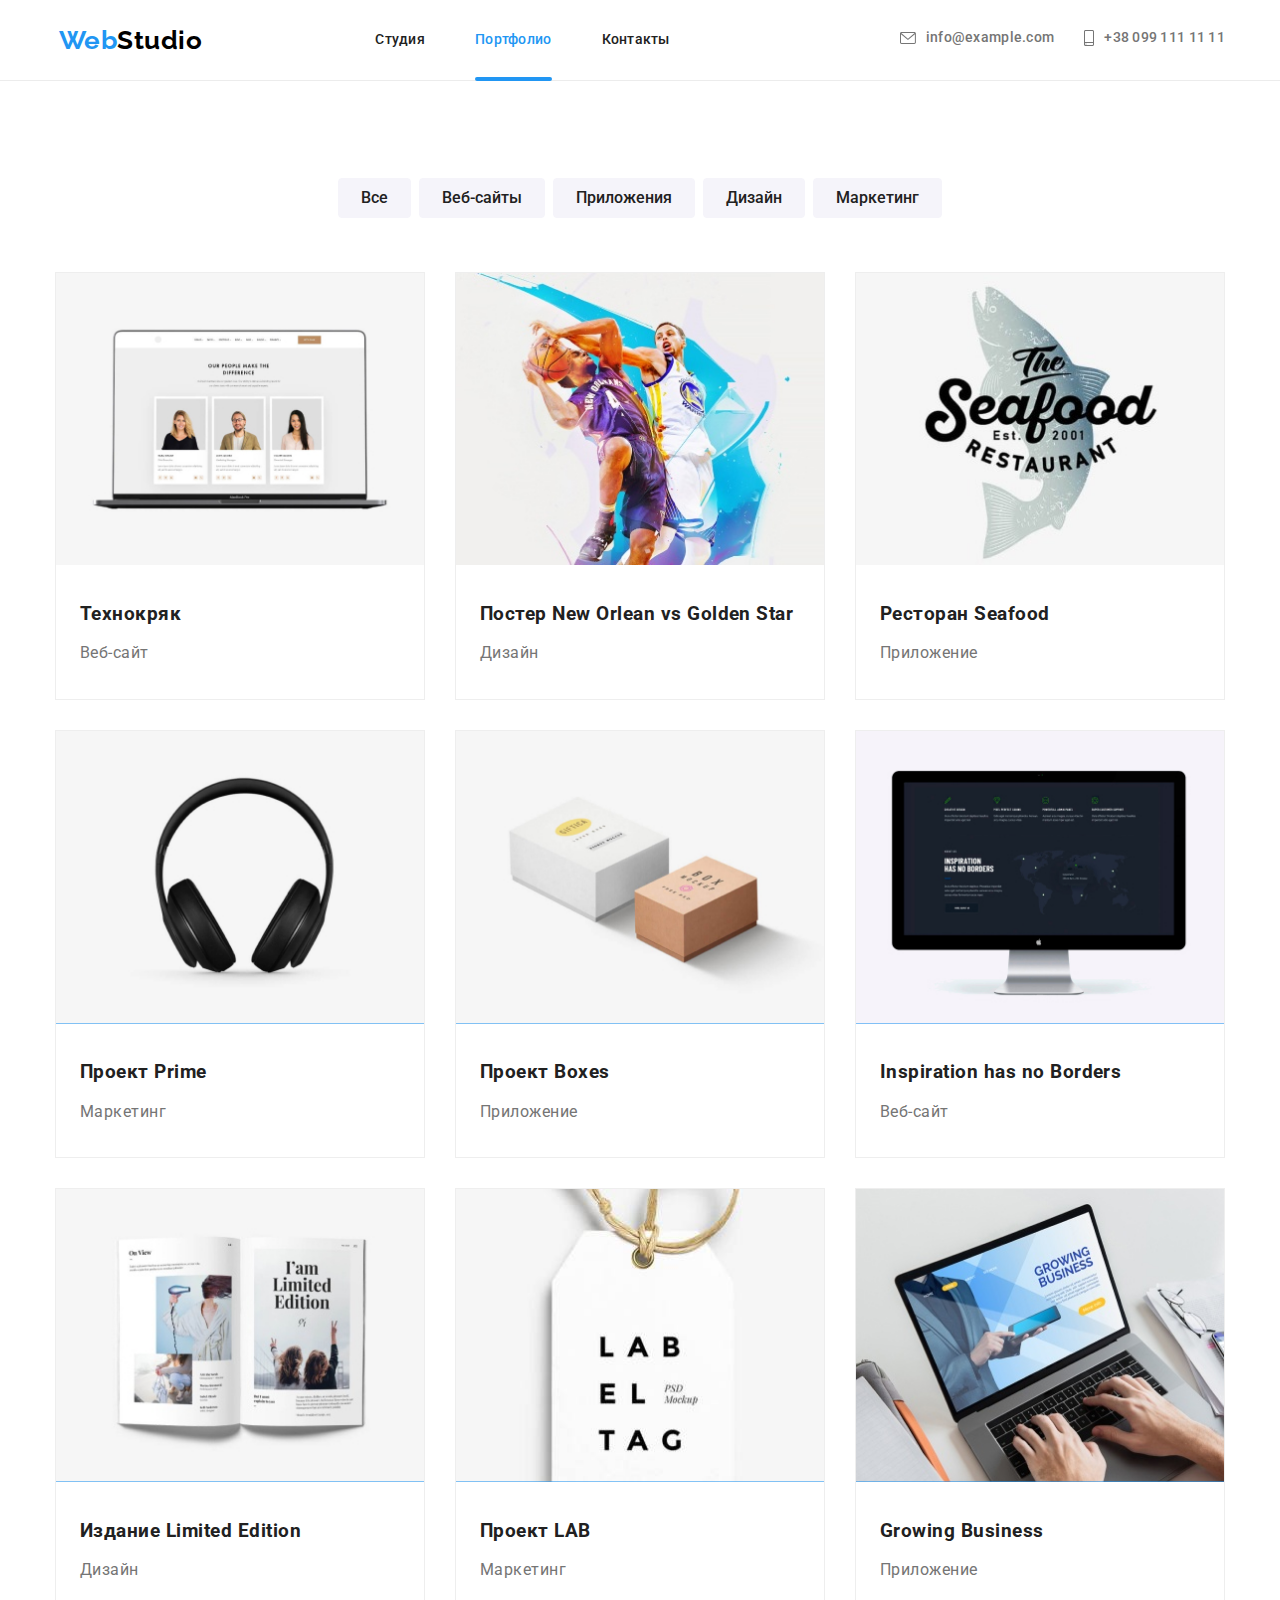
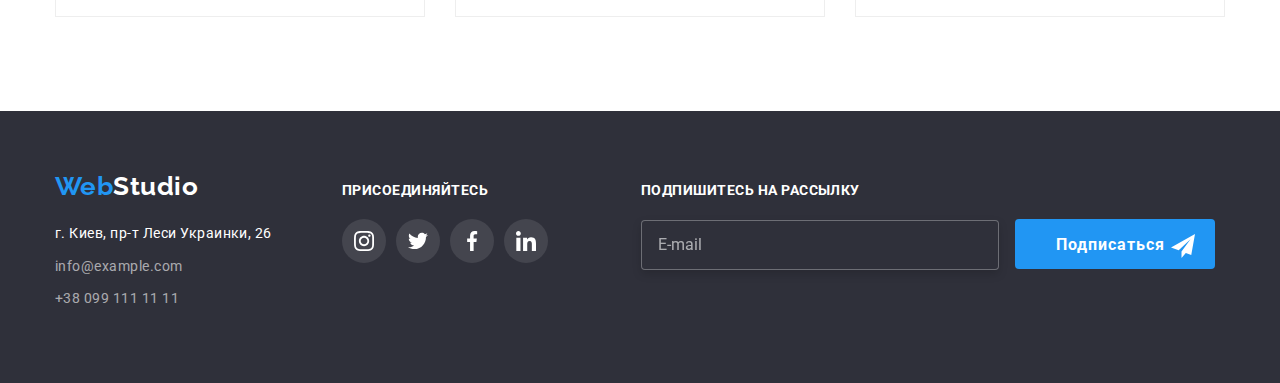
==== commit cad65797: "hw8" ====
--- a/portfolio.html
+++ b/portfolio.html
@@ -251,7 +251,7 @@
                     <source srcset="./img/desktop/growing-business.jpg 1x, ./img/desktop/growing-business@2x.jpg 2x" media="(min-width: 1200px)"/>
                     <source srcset="./img/tablet/business.jpg 1x, ./img/tablet/business@2x.jpg 2x" media="(min-width: 768px)"/>
                     <source srcset="./img/mobile/growing.jpg 1x, ./img/mobile/growing@2x.jpg 2x" media="(min-width: 480px)"/>
-                    <img src="./img/photo/img13.jpg" class="team-card__pecture" alt="Фото ноутбука" />
+                    <img src="./img/photo/img13.jpg" class="team-card__pecture" alt="Фото ноутбука" width="370" />
                   </picture>
              
               <div class="overlay-description">
--- a/css/main.min.css
+++ b/css/main.min.css
@@ -1,2 +1,2 @@
-/*! modern-normalize v1.0.0 | MIT License | https://github.com/sindresorhus/modern-normalize */*,::after,::before{box-sizing:border-box}:root{-moz-tab-size:4;tab-size:4}html{line-height:1.15;-webkit-text-size-adjust:100%}body{margin:0}body{font-family:system-ui,-apple-system,'Segoe UI',Roboto,Helvetica,Arial,sans-serif,'Apple Color Emoji','Segoe UI Emoji'}hr{height:0;color:inherit}abbr[title]{text-decoration:underline dotted}b,strong{font-weight:bolder}code,kbd,pre,samp{font-family:ui-monospace,SFMono-Regular,Consolas,'Liberation Mono',Menlo,monospace;font-size:1em}small{font-size:80%}sub,sup{font-size:75%;line-height:0;position:relative;vertical-align:baseline}sub{bottom:-.25em}sup{top:-.5em}table{text-indent:0;border-color:inherit}button,input,optgroup,select,textarea{font-family:inherit;font-size:100%;line-height:1.15;margin:0}button,select{text-transform:none}[type=button],[type=reset],[type=submit],button{-webkit-appearance:button}::-moz-focus-inner{border-style:none;padding:0}:-moz-focusring{outline:1px dotted ButtonText}:-moz-ui-invalid{box-shadow:none}legend{padding:0}progress{vertical-align:baseline}::-webkit-inner-spin-button,::-webkit-outer-spin-button{height:auto}[type=search]{-webkit-appearance:textfield;outline-offset:-2px}::-webkit-search-decoration{-webkit-appearance:none}::-webkit-file-upload-button{-webkit-appearance:button;font:inherit}summary{display:list-item}html{box-sizing:border-box}*,*::after,*::befor{box-sizing:inherit}body{color:#212121;background-color:#fff;font-family:"Roboto", sans-serif;letter-spacing:0.03em}.list{padding:0;margin:0;list-style:none}a{text-decoration:none}img{display:block;width:100%;height:auto}.flexbox{display:flex;flex-wrap:wrap}.caption{margin-top:0px;margin-bottom:30px;padding:0px 0px;font-weight:700;font-size:28px;line-height:1.17;text-align:center}@media (min-width: 1200px){.caption{font-size:36px;margin-bottom:50px}}.visually-hidden{position:absolute;width:1px;height:1px;margin:-1px;border:0;padding:0;clip:rect(0 0 0 0);overflow:hidden}p{margin:0;padding:0}ul{margin:0}.container{margin-left:auto;margin-right:auto;padding-left:15px;padding-right:15px;width:100%}@media (min-width: 480px){.container{width:480px}}@media (min-width: 768px){.container{width:768px}}@media (min-width: 1200px){.container{width:1200px}}.section{padding-top:60px;padding-bottom:60px}@media (min-width: 768px){.section{padding-top:60px;padding-bottom:60px}}@media (min-width: 1200px){.section{padding-top:94px;padding-bottom:94px}}.primary-button{display:inline-block;text-align:center;border-color:#2196f3;border-radius:4px;padding:10px 32px;min-width:200px;border:1px solid transparent;color:#fff;background-color:#2196f3;font-weight:400;font-size:16px;line-height:1.87;letter-spacing:0.06em;cursor:pointer;color:#fff;transition:background-color 250ms cubic-bezier(0.4, 0, 0.2, 1)}.primary-button:hover,.primary-button:focus{background-color:#188ce8;box-shadow:0px 4px 4px rgba(0,0,0,0.15)}.button__thumb{display:flex;justify-content:center;align-items:center;margin-top:30px}.form__button{padding:10px 55px 10px 56px}.form__button:hover,.form__button:focus{box-shadow:0px 4px 4px rgba(0,0,0,0.15);transition:250ms cubic-bezier(0.4, 0, 0.2, 1)}.backdrop{position:fixed;top:0;left:0;width:100%;height:100%;background-color:rgba(0,0,0,0.2);opacity:1;visibility:visible;z-index:2}.backdrop.is-hidden{opacity:0;visibility:hidden;pointer-events:none;transition:250ms cubic-bezier(0.4, 0, 0.2, 1);transform:translate(0%, 0%) scale(0) rotateX(0deg)}.modal{position:absolute;top:50%;left:50%;transform:translate(-50%, -50%) scale(1) rotateY(0deg);width:450px;height:609px;overflow:hidden;background-color:#fff;box-shadow:0px 1px 3px rgba(0,0,0,0.12),0px 1px 1px rgba(0,0,0,0.14),0px 2px 1px rgba(0,0,0,0.2);border-radius:4px;transition:250ms cubic-bezier(0.4, 0, 0.2, 1)}@media (min-width: 1200px){.modal{width:528px;height:581px}}.is-hidden .modal{transform:translate(-50%, -50%) scale(0.5) rotateY(45deg);transition:250ms cubic-bezier(0.4, 0, 0.2, 1)}.modal__button-close{display:flex;justify-content:center;align-items:center;position:absolute;top:8px;right:8px;padding:0;margin:0;width:30px;height:30px;background-color:#fff;border:1px solid rgba(0,0,0,0.1);border-radius:50%;cursor:pointer;transition:all 250ms cubic-bezier(0.4, 0, 0.2, 1)}.modal__button-close:hover,.modal__button-close:focus{fill:#2196f3;box-shadow:0px 4px 4px rgba(0,0,0,0.15)}.modal__content{padding:40px}.modal__icon-close{width:11px;height:11px}.modal__title{display:block;text-align:center;margin-bottom:12px;color:#000;font-weight:700;font-size:20px;line-height:1.15}.form{display:flex;flex-direction:column}.form__label{display:flex;flex-direction:column;position:relative;text-align:left;margin-bottom:10px;font-weight:400;font-size:12px;line-height:1.166;letter-spacing:0.01em;color:#757575}.form__name{margin-bottom:4px}.form__icon{position:absolute;left:12px;bottom:13px}.form__input{height:40px;padding-left:42px;border:1px solid rgba(33,33,33,0.2);border-radius:4px;transition:all 250ms cubic-bezier(0.4, 0, 0.2, 1)}.form__input:focus{outline-color:#2196f3;transition-property:border 250ms cubic-bezier(0.4, 0, 0.2, 1)}.form__input:focus+.form__icon{fill:#2196f3;transition-property:border 250ms cubic-bezier(0.4, 0, 0.2, 1)}.form__comment{resize:none;min-height:120px;display:flex;flex-direction:column;border:1px solid rgba(33,33,33,0.2);border-radius:4px;padding:12px 16px;margin-bottom:20px;transition:border 250ms cubic-bezier(0.4, 0, 0.2, 1)}.form__comment:hover,.form__comment:focus{outline-color:#2196f3}.deal{display:flex;justify-content:flex-end;align-items:center}@media (min-width: 1200px){.deal{justify-content:center}}.deal__text{font-weight:400;font-size:12px;line-height:1.71}@media (min-width: 1200px){.deal__text{font-size:14px}}.deal__link{text-decoration:none;font-weight:400;font-size:12px;line-height:1.71;border-bottom:1px solid #2196f3;color:#2196f3}@media (min-width: 1200px){.deal__link{font-size:14px}}.deal__checkbox{position:absolute;visibility:hidden;clip:rect(0 0 0 0);width:1px;height:1px;margin:1px}.deal__thumb{position:relative;display:block}.deal__icon{position:absolute;background-image:url(../img/icons/square.svg);background-repeat:no-repeat;background-position:center;height:16px;width:16px;left:2px}.deal__checkbox:checked+.deal__icon{background-image:url(../img/icons/checkbox.svg);fill:#fff;background-color:#2196f3;background-size:contain;background-repeat:no-repeat;background-position:center;background-clip:border-box;transition:background-color 250ms cubic-bezier(0.4, 0, 0.2, 1),fill 250ms cubic-bezier(0.4, 0, 0.2, 1)}@media screen and (max-width: 767px){.logo{display:inline-block;margin-bottom:16px;padding-top:16px}}@media (min-width: 1200px){.logo{margin-right:93px}}.page-header__logo-active{color:#2196f3;font-family:"Raleway", sans-serif;font-weight:700;font-size:24px;line-height:1.19}@media (min-width: 1200px){.page-header__logo-active{font-size:26px;padding-top:25px;padding-bottom:25px}}.page-header__logo-black{color:#000;font-family:"Raleway", sans-serif;font-weight:700;font-size:24px;line-height:1.19}@media (min-width: 1200px){.page-header__logo-black{font-size:26px;padding-top:25px;padding-bottom:25px}}.footer__logo{margin-bottom:20px}@media (min-width: 1200px){.footer__logo{text-align:start}}.footer__logo-activ{color:#2196f3;font-family:"Raleway", sans-serif;font-weight:700;font-size:26px;line-height:1.19}.footer__logo-white{color:#fff;font-family:"Raleway", sans-serif;font-weight:700;font-size:26px;line-height:1.19}.social-icons{display:flex;justify-content:center;align-items:center;padding-bottom:24px}.social-icons__icon{width:20px;height:20px}.social-icons__item:not(:last-child){margin-right:10px}.social-icons__link{display:flex;justify-content:center;align-items:center;width:44px;height:44px;background-color:#fff;fill:#AFB1B8;border-radius:50%;transition:background-color cubic-bezier(0.4, 0, 0.2, 1) 250ms,fill 250ms cubic-bezier(0.4, 0, 0.2, 1)}.social-icons__link:hover,.social-icons__link:focus,.social-icons__link__icon:hover,.social-icons__link__icon:focus{background-color:#2196f3;fill:#fff}@media (min-width: 768px){.page-header .flexbox{align-items:center;justify-content:flex-start}}@media (min-width: 1200px){.page-header .flexbox{align-items:center;justify-content:flex-end}}.page-header{height:60px;position:relative}@media (min-width: 768px){.page-header{height:80px}}.line{border-bottom:1px solid #ECECEC;flex-grow:1;display:flex}.menu-container{background-color:#fff;z-index:1;margin-left:auto;margin-right:auto;text-align:center}@media screen and (max-width: 767px){.menu-container{border-top:1px solid #ececec;box-shadow:0px 1px 3px rgba(0,0,0,0.16),0px 2px 4px rgba(0,0,0,0.08),0px 4px 8px rgba(0,0,0,0.04);padding:60px 15px;display:none;position:absolute;top:100%;left:0;width:100%;height:453px}.menu-container.is-open{display:block}}@media (min-width: 768px){.menu-container{display:flex}}@media (min-width: 1200px){.menu-container{align-items:baseline}}.menu-button{position:absolute;top:10px;right:15px;padding:0;margin:0;width:40px;height:40px;display:inline-flex;justify-content:center;align-items:center;background:transparent;border:none}.menu-button .icon-cross{opacity:0}.menu-button.is-open .icon-cross{opacity:1}.menu-button.is-open .icon-menu{opacity:0}@media (min-width: 768px){.menu-button{display:none}}.site-nav .current{color:#2196f3}@media (min-width: 768px){.site-nav{display:flex;justify-content:center;margin-left:80px;margin-right:80px}}@media (min-width: 1200px){.site-nav{margin-right:auto}}@media (min-width: 768px){.site-nav__item:not(:last-child){margin-right:50px}}.navigation{display:flex;justify-content:center;align-items:center}@media (min-width: 1200px){.navigation{margin-right:0}}.site-nav__link{display:block;padding-top:32px;padding-bottom:32px;color:#212121;font-weight:500;font-size:14px;line-height:1.14;letter-spacing:0.02em}.site-nav__link:hover,.site-nav__link:focus{color:#2196f3}.site-nav__link .current{color:#2196f3}@media screen and (max-width: 767px){.site-nav__link{display:inline-block;font-size:18px}}.site-nav__link{position:relative}.current:after{content:"";position:absolute;left:0;bottom:-1px;width:100%;height:4px;background-color:#2196f3;border-radius:2px}@media (min-width: 1200px){.nav-box{justify-content:center;align-items:baseline;margin-right:230px}}.contacts__icon{fill:#757575;margin-right:10px}.contacts{display:flex;justify-content:center;align-items:center}@media screen and (max-width: 767px){.contacts{display:inline-block}}.contacts__link{display:flex;align-items:center;font-weight:500;font-size:14px;line-height:1.14;letter-spacing:0.02em;color:#757575;transition:color 250ms cubic-bezier(0.4, 0, 0.2, 1)}@media screen and (max-width: 767px){.contacts__link{font-size:18px}}.contacts__link:hover,.contacts__link:focus{color:#2196f3}.contacts__link:hover .contacts__icon{fill:#2196f3}.contacts__item:not(:last-child){margin-bottom:10px}@media (min-width: 1200px){.contacts__item:not(:last-child){margin-bottom:0;margin-right:30px}}@media screen and (max-width: 767px){.contacts__item:not(:last-child){margin-bottom:16px}}.footer-address{color:#fff;font-weight:400;font-size:14px;line-height:1.71}.footer-address__link-mail{display:block;margin-bottom:9px;margin-top:9px;color:rgba(255,255,255,0.6)}.footer-address__link-tel{color:rgba(255,255,255,0.6)}.contacts-box{display:flex;justify-content:center;align-items:center;flex-direction:column}.hero{display:flex;justify-content:center;align-items:center;height:400px;max-width:1600px;margin-right:auto;margin-left:auto;background-image:linear-gradient(to right, rgba(47,48,58,0.4), rgba(47,48,58,0.4)),url(../img/mobile/bgi.header.mob..jpg);background-size:cover;background-repeat:no-repeat;background-position:center}@media (min-width: 1200px){.hero{height:600px}}@media screen and (min-width: 1200px) and (min-device-pixel-ratio: 2), screen and (min-width: 1200px) and (min-resolution: 192dpi), screen and (min-width: 1200px) and (min-resolution: 2dppx){.hero{background-image:url(../img/mobile/bgi@2x.jpg)}}@media (min-width: 1200px) and (min-width: 768px){.hero{background-image:url(../img/tablet/bgi.jpg)}}@media screen and (min-width: 1200px) and (min-width: 768px) and (min-device-pixel-ratio: 2), screen and (min-width: 1200px) and (min-width: 768px) and (min-resolution: 192dpi), screen and (min-width: 1200px) and (min-width: 768px) and (min-resolution: 2dppx){.hero{background-image:url(../img/tablet/bgi@2x.jpg)}}@media (min-width: 1200px) and (min-width: 1200px){.hero{background-image:url(../img/desktop/bcg.jpg)}}@media screen and (min-width: 1200px) and (min-width: 1200px) and (min-device-pixel-ratio: 2), screen and (min-width: 1200px) and (min-width: 1200px) and (min-resolution: 192dpi), screen and (min-width: 1200px) and (min-width: 1200px) and (min-resolution: 2dppx){.hero{background-image:url(../img/desktop/bcg@2x.jpg)}}.hero__box{text-align:center}.hero__title{margin-top:0px;margin-bottom:30px;color:#fff;font-weight:900;font-size:26px;line-height:1.61;text-transform:uppercase;letter-spacing:0.06em}@media (min-width: 1200px){.hero__title{font-weight:900;font-size:44px;line-height:1.36}}@media (min-width: 768px){.features__list{display:flex;flex-wrap:wrap}}.features__thumb{display:flex;justify-content:center;align-items:center;background-color:#f5f4fa;border:1px solid transparent;border-radius:4px;height:120px;margin-bottom:30px}.features__title{margin-top:0px;margin-bottom:10px;font-weight:700;font-size:14px;line-height:1.14;text-transform:uppercase;text-align:center}@media (min-width: 768px){.features__title{text-align:start}}@media (min-width: 1200px){.features__title{text-align:start}}.features__text{color:#757575;font-weight:400;font-size:14px;line-height:1.71}.features__item:not(:last-child){margin-bottom:30px}@media (min-width: 768px){.features__item{flex-basis:calc((100% - 30px)/2);margin-right:30px}}.features__item:nth-last-child(-n+2){margin-bottom:0}.features__item:nth-child(2n){margin-right:0}@media (min-width: 1200px){.features__item{flex-basis:calc((100% - 30px * 3)/4)}.features__item:not(:last-child){margin-right:30px}}@media (min-width: 1200px){.features .section{padding-bottom:0}}.gallery-section{display:none}@media (min-width: 1200px){.gallery-section{display:block}}.gallery__item{width:calc((100% - 30px * 2) / 3)}.gallery__item:not(:last-child){margin-right:30px}.gallery__item{position:relative}.gallery__text{color:#fff;font-weight:700;font-size:14px;line-height:1.71;letter-spacing:0.03em;text-transform:uppercase}.gallery__box{position:absolute;left:0;bottom:0;width:100%;height:70px;display:flex;justify-content:center;align-items:center;align-items:center;background-color:rgba(47,48,58,0.8)}.team-section{background-color:#f5f4fa}.team-card__thumb{padding-right:24px;padding-left:24px;padding-bottom:20px;padding-top:20px;text-align:center}.team-card__name{color:#212121}.team-card__text{margin-top:0px;margin-bottom:16px;color:#757575;font-weight:400;font-size:16px;line-height:1.18}@media screen and (min-width: 768px){.team-card{display:flex;flex-wrap:wrap}}.team-card__item{box-shadow:0px 1px 3px rgba(0,0,0,0.12),0px 1px 1px rgba(0,0,0,0.14),0px 2px 1px rgba(0,0,0,0.2);border-radius:0px 0px 4px 4px;background-color:getColor(white-text)}.team-card__item:not(:last-child){margin-bottom:60px}@media screen and (min-width: 768px){.team-card__item{flex-basis:calc((100% - 30px)/2);margin-right:30px}.team-card__item:nth-child(-n+2){margin-bottom:30px}.team-card__item:nth-last-child(-n+2){margin-bottom:0}.team-card__item:nth-child(2n){margin-right:0}}@media screen and (min-width: 1200px){.team-card__item{flex-basis:calc((100% - 30px * 3) / 4)}.team-card__item:nth-child(-n+2){margin-bottom:0}.team-card__item:not(:last-child){margin-right:30px}}.clients__link{display:flex;justify-content:center;align-items:center;width:100%;height:90px;fill:#AFB1B8;border:1px solid #AFB1B8;border-radius:4px;transition:border-color 250ms cubic-bezier(0.4, 0, 0.2, 1),fill 250ms cubic-bezier(0.4, 0, 0.2, 1)}.clients__item .clients__link:hover .clients__icon,.clients__item .clients__link:focus .clients__icon,.clients__item .clients__link:hover,.clients__item .clients__link:focus{border-color:#2196f3;fill:#2196f3}.clients__icon{fill:#AFB1B8;transition:fill 250ms cubic-bezier(0.4, 0, 0.2, 1)}@media (max-width: 480px){.clients{margin:-15}}@media (max-width: 480px){.clients__item{margin:15px;width:calc(50% - 30px)}}@media (min-width: 480px){.clients{margin:-15px}}@media (min-width: 480px){.clients__item{margin:15px;width:calc(50% - 30px)}}@media (min-width: 768px){.clients{margin:-15px}}@media (min-width: 768px){.clients__item{margin:15px;width:calc(33.333% - 30px)}}@media (min-width: 1200px){.clients__item{width:calc((100% - 30px * 5) / 6);margin:0}.clients__item:not(:last-child){margin-right:30px}}.footer .container{padding:60px 15px;text-align:center}@media (min-width: 1200px){.footer .container{display:flex;align-items:baseline}}.footer{background-color:#2f303a}.footer__thumb{display:flex;flex-direction:column;padding-top:0px;padding-bottom:0px;text-align:center}@media (max-width: 768px){.footer__thumb{margin-bottom:60px}}@media screen and (min-width: 768px){.wrapper{display:flex;align-items:baseline;justify-content:space-around;margin-bottom:60px}}@media screen and (min-width: 1200px){.wrapper{margin-bottom:0}}@media (min-width: 1200px){.footer-box{display:inline-block;margin-left:70px}}.footer-address{color:#fff;font-weight:400;font-size:14px;line-height:1.71;font-style:normal}.footer-address__link-mail{display:block;margin-bottom:9px;margin-top:9px;color:rgba(255,255,255,0.6)}.footer-address__link-tel{color:rgba(255,255,255,0.6)}@media (min-width: 1200px){.footer-address{text-align:start}}.follow{display:block;font-weight:700;font-size:14px;line-height:1.14;text-transform:uppercase;color:#fff;margin-bottom:20px}@media (min-width: 1200px){.follow{text-align:start}}.footer-icons{display:flex;justify-content:center;align-items:center}.footer-icons__item{width:calc((100% - 10px * 3) /4)}.footer-icons__item:not(:last-child){margin-right:10px}.footer-icons__link{display:flex;justify-content:center;align-items:center;width:44px;height:44px;background-color:rgba(255,255,255,0.1);border-radius:50%;transition:background-color 250ms cubic-bezier(0.4, 0, 0.2, 1)}.footer-icons__link:hover,.footer-icons__link:focus{background-color:#2196f3}.footer__icon{width:20px;height:20px;fill:#fff}.footer__icon :hover,.footer__icon :focus{fill:#fff}.footer-box{display:inline-block}@media (min-width: 480px){.footer-box{margin-bottom:60px}}@media (min-width: 1200px){.subscribe{margin-left:93px}}.subscribe__title{display:block;margin-bottom:20px;color:#fff;font-weight:700;font-size:14px;line-height:1.14;text-transform:uppercase}@media (min-width: 1200px){.subscribe__title{margin-bottom:0}}@media (min-width: 1200px) and (min-width: 768px){.subscribe__title{text-align:start}}.subscribe__field{width:100%;margin-right:12px;padding-left:16px;padding-top:15px;padding-bottom:15px;color:rgba(255,255,255,0.6);background:#2f303a;border:1px solid rgba(255,255,255,0.3);filter:drop-shadow(0px 4px 4px rgba(0,0,0,0.15));border-radius:4px;transition:border 250ms cubic-bezier(0.4, 0, 0.2, 1)}@media (min-width: 768px){.subscribe__field{width:450px}}@media (min-width: 1200px){.subscribe__field{width:358px}.subscribe__field:hover,.subscribe__field:focus{border:1px solid rgba(255,255,255,0.3);box-sizing:border-box;outline-color:drop-shadow(0px 4px 4px rgba(0,0,0,0.15));border-radius:4px}}.subscribe__form input::placeholder{color:rgba(255,255,255,0.6)}.subscribe__button{position:relative;width:200px;height:50px;text-align:center;margin-top:20px;border-color:#2196f3;border-radius:4px;padding:10px 29px;border:1px solid transparent;color:#fff;background-color:#2196f3;font-weight:700;font-size:16px;line-height:1.87;letter-spacing:0.06em;cursor:pointer;transition:background-color 250ms cubic-bezier(0.4, 0, 0.2, 1)}.subscribe__button:hover,.subscribe__button:focus{box-shadow:0px 4px 4px rgba(0,0,0,0.15);background-color:#188ce8;fill:#fff}@media (min-width: 768px){.subscribe__button{display:flex;align-items:center;justify-content:center;margin:auto;margin-top:20px}}@media (min-width: 1200px){.subscribe__button{display:inline-block}}.subscribe__button-icon{position:absolute;margin-left:10px;top:30%;right:10%;fill:#fff}.subscribe__inscription{margin-right:10px}.filter{margin-bottom:40px}@media (min-width: 768px){.filter{justify-content:center;margin-bottom:30px}}@media (min-width: 1200px){.filter{margin-bottom:50px}}.filter__button{display:block;border-color:#2196f3;border-radius:4px;padding:6px 22px;text-align:center;border:1px solid transparent;font-weight:500;font-size:16px;line-height:1.625;color:#212121;background-color:#f5f4fa;border-color:#f5f4fa;transition:background-color 250ms cubic-bezier(0.4, 0, 0.2, 1);cursor:pointer}.filter__button:hover,.filter__button:focus{color:#2196f3}.filter__button:hover{background-color:#2196f3;color:#fff;box-shadow:0px 3px 1px rgba(0,0,0,0.1),0px 1px 2px rgba(0,0,0,0.08),0px 2px 2px rgba(0,0,0,0.12);border-color:transparent}.filter__item{margin:4px}@media (min-width: 768px){.portfolio-box{display:flex;flex-wrap:wrap}}.portfolio{background:#fff;border:1px solid #EEEEEE}@media screen and (max-width: 767px){.portfolio:not(:last-child){margin-bottom:30px}}@media (min-width: 768px){.portfolio{width:calc((100% - 30px) / 2);margin-right:30px;margin-bottom:30px}.portfolio:nth-last-child(-n+1){margin-bottom:0}}@media screen and (min-width: 768px) and (max-width: 1199px){.portfolio:nth-child(2n){margin-right:0}}@media (min-width: 1200px){.portfolio{width:calc((100% - 30px * 2) / 3)}.portfolio:nth-last-child(-n+3){margin-bottom:0}.portfolio:nth-child(3n){margin-right:0}}.portfolio-link{display:block;width:100%;background-color:#fff;box-shadow:none;transition:box-shadow 250ms cubic-bezier(0.4, 0, 0.2, 1)}.overlay{position:relative;overflow:hidden}.portfolio-link .team-card__thumb{text-align:left}.portfolio-link:hover .team-card__thumb{box-shadow:0px 1px 3px rgba(0,0,0,0.12),0px 1px 1px rgba(0,0,0,0.14),0px 2px 1px rgba(0,0,0,0.2);border-radius:0px 0px 4px 4px}.portfolio-link:hover .overlay-description{transition:transform 250ms cubic-bezier(0.4, 0, 0.2, 1);transform:translateY(0)}.overlay-description{position:absolute;top:0;left:0;width:100%;height:100%;padding:63px 24px;background-color:rgba(33,150,243,0.9);transform:translateY(100%);transition:transform 250ms cubic-bezier(0.4, 0, 0.2, 1)}.overlay-text{color:#fff;font-weight:400;font-size:18px;line-height:1.5}@media (min-width: 1200px){.portfolio .team-card__pecture{width:370px}}
+/*! modern-normalize v1.0.0 | MIT License | https://github.com/sindresorhus/modern-normalize */*,::after,::before{box-sizing:border-box}:root{-moz-tab-size:4;tab-size:4}html{line-height:1.15;-webkit-text-size-adjust:100%}body{margin:0}body{font-family:system-ui,-apple-system,'Segoe UI',Roboto,Helvetica,Arial,sans-serif,'Apple Color Emoji','Segoe UI Emoji'}hr{height:0;color:inherit}abbr[title]{text-decoration:underline dotted}b,strong{font-weight:bolder}code,kbd,pre,samp{font-family:ui-monospace,SFMono-Regular,Consolas,'Liberation Mono',Menlo,monospace;font-size:1em}small{font-size:80%}sub,sup{font-size:75%;line-height:0;position:relative;vertical-align:baseline}sub{bottom:-.25em}sup{top:-.5em}table{text-indent:0;border-color:inherit}button,input,optgroup,select,textarea{font-family:inherit;font-size:100%;line-height:1.15;margin:0}button,select{text-transform:none}[type=button],[type=reset],[type=submit],button{-webkit-appearance:button}::-moz-focus-inner{border-style:none;padding:0}:-moz-focusring{outline:1px dotted ButtonText}:-moz-ui-invalid{box-shadow:none}legend{padding:0}progress{vertical-align:baseline}::-webkit-inner-spin-button,::-webkit-outer-spin-button{height:auto}[type=search]{-webkit-appearance:textfield;outline-offset:-2px}::-webkit-search-decoration{-webkit-appearance:none}::-webkit-file-upload-button{-webkit-appearance:button;font:inherit}summary{display:list-item}html{box-sizing:border-box}*,*::after,*::befor{box-sizing:inherit}body{color:#212121;background-color:#fff;font-family:"Roboto", sans-serif;letter-spacing:0.03em}.list{padding:0;margin:0;list-style:none}a{text-decoration:none}img{display:block;max-width:100%;height:auto}.flexbox{display:flex;flex-wrap:wrap}.caption{margin-top:0px;margin-bottom:30px;padding:0px 0px;font-weight:700;font-size:28px;line-height:1.17;text-align:center}@media (min-width: 1200px){.caption{font-size:36px;margin-bottom:50px}}.visually-hidden{position:absolute;width:1px;height:1px;margin:-1px;border:0;padding:0;clip:rect(0 0 0 0);overflow:hidden}p{margin:0;padding:0}ul{margin:0}.container{margin-left:auto;margin-right:auto;padding-left:15px;padding-right:15px;width:100%}@media (min-width: 480px){.container{width:480px}}@media (min-width: 768px){.container{width:768px}}@media (min-width: 1200px){.container{width:1200px}}.section{padding-top:60px;padding-bottom:60px}@media (min-width: 768px){.section{padding-top:60px;padding-bottom:60px}}@media (min-width: 1200px){.section{padding-top:94px;padding-bottom:94px}}.primary-button{display:inline-block;text-align:center;border-color:#2196f3;border-radius:4px;padding:10px 32px;min-width:200px;border:1px solid transparent;color:#fff;background-color:#2196f3;font-weight:400;font-size:16px;line-height:1.87;letter-spacing:0.06em;cursor:pointer;color:#fff;transition:background-color 250ms cubic-bezier(0.4, 0, 0.2, 1)}.primary-button:hover,.primary-button:focus{background-color:#188ce8;box-shadow:0px 4px 4px rgba(0,0,0,0.15)}.button__thumb{display:flex;justify-content:center;align-items:center;margin-top:30px}.form__button{padding:10px 55px 10px 56px}.form__button:hover,.form__button:focus{box-shadow:0px 4px 4px rgba(0,0,0,0.15);transition:250ms cubic-bezier(0.4, 0, 0.2, 1)}.backdrop{position:fixed;top:0;left:0;width:100%;height:100%;background-color:rgba(0,0,0,0.2);opacity:1;visibility:visible;z-index:2}.backdrop.is-hidden{opacity:0;visibility:hidden;pointer-events:none;transition:250ms cubic-bezier(0.4, 0, 0.2, 1);transform:translate(0%, 0%) scale(0) rotateX(0deg)}.modal{position:absolute;top:50%;left:50%;width:450px;height:609px;overflow:hidden;background-color:#fff;box-shadow:0px 1px 3px rgba(0,0,0,0.12),0px 1px 1px rgba(0,0,0,0.14),0px 2px 1px rgba(0,0,0,0.2);border-radius:4px;transform:translate(-50%, -50%) scale(1) rotateY(0deg);transition:250ms cubic-bezier(0.4, 0, 0.2, 1)}@media (min-width: 1200px){.modal{width:528px;height:581px}}.is-hidden .modal{transform:translate(-50%, -50%) scale(0.5) rotateY(45deg);transition:250ms cubic-bezier(0.4, 0, 0.2, 1)}.modal__button-close{display:flex;justify-content:center;align-items:center;position:absolute;top:8px;right:8px;padding:0;margin:0;width:30px;height:30px;background-color:#fff;border:1px solid rgba(0,0,0,0.1);border-radius:50%;cursor:pointer;transition:all 250ms cubic-bezier(0.4, 0, 0.2, 1)}.modal__button-close:hover,.modal__button-close:focus{fill:#2196f3;box-shadow:0px 4px 4px rgba(0,0,0,0.15)}.modal__content{padding:40px}.modal__icon-close{width:11px;height:11px}.modal__title{display:block;text-align:center;margin-bottom:12px;color:#000;font-weight:700;font-size:20px;line-height:1.15}.form{display:flex;flex-direction:column}.form__label{display:flex;flex-direction:column;position:relative;text-align:left;margin-bottom:10px;font-weight:400;font-size:12px;line-height:1.166;letter-spacing:0.01em;color:#757575}.form__name{margin-bottom:4px}.form__icon{position:absolute;left:12px;bottom:13px}.form__input{height:40px;padding-left:42px;border:1px solid rgba(33,33,33,0.2);border-radius:4px;transition:all 250ms cubic-bezier(0.4, 0, 0.2, 1)}.form__input:focus{outline-color:#2196f3;transition-property:border 250ms cubic-bezier(0.4, 0, 0.2, 1)}.form__input:focus+.form__icon{fill:#2196f3;transition-property:border 250ms cubic-bezier(0.4, 0, 0.2, 1)}.form__comment{resize:none;min-height:120px;display:flex;flex-direction:column;border:1px solid rgba(33,33,33,0.2);border-radius:4px;padding:12px 16px;margin-bottom:20px;transition:border 250ms cubic-bezier(0.4, 0, 0.2, 1)}.form__comment:hover,.form__comment:focus{outline-color:#2196f3}.deal{display:flex;justify-content:flex-end;align-items:center}@media (min-width: 1200px){.deal{justify-content:center}}.deal__text{font-weight:400;font-size:12px;line-height:1.71}@media (min-width: 1200px){.deal__text{font-size:14px}}.deal__link{text-decoration:none;font-weight:400;font-size:12px;line-height:1.71;border-bottom:1px solid #2196f3;color:#2196f3}@media (min-width: 1200px){.deal__link{font-size:14px}}.deal__checkbox{position:absolute;visibility:hidden;clip:rect(0 0 0 0);width:1px;height:1px;margin:1px}.deal__thumb{position:relative;display:block}.deal__icon{position:absolute;background-image:url(../img/icons/square.svg);background-repeat:no-repeat;background-position:center;height:16px;width:16px;left:2px}.deal__checkbox:checked+.deal__icon{background-image:url(../img/icons/checkbox.svg);fill:#fff;background-color:#2196f3;background-size:contain;background-repeat:no-repeat;background-position:center;background-clip:border-box;transition:background-color 250ms cubic-bezier(0.4, 0, 0.2, 1),fill 250ms cubic-bezier(0.4, 0, 0.2, 1)}@media screen and (max-width: 767px){.logo{display:inline-block;margin-bottom:16px;padding-top:16px}}@media (min-width: 1200px){.logo{margin-right:93px}}.page-header__logo-active{color:#2196f3;font-family:"Raleway", sans-serif;font-weight:700;font-size:24px;line-height:1.19}@media (min-width: 1200px){.page-header__logo-active{font-size:26px;padding-top:25px;padding-bottom:25px}}.page-header__logo-black{color:#000;font-family:"Raleway", sans-serif;font-weight:700;font-size:24px;line-height:1.19}@media (min-width: 1200px){.page-header__logo-black{font-size:26px;padding-top:25px;padding-bottom:25px}}.footer__logo{margin-bottom:20px}@media (min-width: 1200px){.footer__logo{text-align:start}}.footer__logo-activ{color:#2196f3;font-family:"Raleway", sans-serif;font-weight:700;font-size:26px;line-height:1.19}.footer__logo-white{color:#fff;font-family:"Raleway", sans-serif;font-weight:700;font-size:26px;line-height:1.19}.social-icons{display:flex;justify-content:center;align-items:center;padding-bottom:24px}.social-icons__icon{width:20px;height:20px}.social-icons__item:not(:last-child){margin-right:10px}.social-icons__link{display:flex;justify-content:center;align-items:center;width:44px;height:44px;background-color:#fff;fill:#AFB1B8;border-radius:50%;transition:background-color cubic-bezier(0.4, 0, 0.2, 1) 250ms,fill 250ms cubic-bezier(0.4, 0, 0.2, 1)}.social-icons__link:hover,.social-icons__link:focus,.social-icons__link__icon:hover,.social-icons__link__icon:focus{background-color:#2196f3;fill:#fff}@media (min-width: 768px){.page-header .flexbox{align-items:center;justify-content:flex-start}}@media (min-width: 1200px){.page-header .flexbox{align-items:center;justify-content:flex-end}}.page-header{height:60px;position:relative}@media (min-width: 768px){.page-header{height:80px}}.line{border-bottom:1px solid #ECECEC;flex-grow:1;display:flex}.menu-container{background-color:#fff;z-index:1;margin-left:auto;margin-right:auto;text-align:center}@media screen and (max-width: 767px){.menu-container{border-top:1px solid #ececec;box-shadow:0px 1px 3px rgba(0,0,0,0.16),0px 2px 4px rgba(0,0,0,0.08),0px 4px 8px rgba(0,0,0,0.04);padding:60px 15px;display:none;position:absolute;top:100%;left:0;width:100%;height:453px;transition:all 250ms cubic-bezier(0.4, 0, 0.2, 1)}.menu-container.is-open{display:block}}@media (min-width: 768px){.menu-container{display:flex}}@media (min-width: 1200px){.menu-container{align-items:baseline}}.menu-button{position:absolute;top:10px;right:15px;padding:0;margin:0;width:40px;height:40px;display:inline-flex;justify-content:center;align-items:center;background:transparent;border:none}.menu-button .icon-cross{opacity:0}.menu-button.is-open .icon-cross{opacity:1}.menu-button.is-open .icon-menu{opacity:0}@media (min-width: 768px){.menu-button{display:none}}.site-nav .current{color:#2196f3}@media (min-width: 768px){.site-nav{display:flex;justify-content:center;margin-left:80px;margin-right:80px}}@media (min-width: 1200px){.site-nav{margin-right:auto}}@media (min-width: 768px){.site-nav__item:not(:last-child){margin-right:50px}}.navigation{display:flex;justify-content:center;align-items:center}@media (min-width: 1200px){.navigation{margin-right:0}}.site-nav__link{display:block;padding-top:32px;padding-bottom:32px;color:#212121;font-weight:500;font-size:14px;line-height:1.14;letter-spacing:0.02em}.site-nav__link:hover,.site-nav__link:focus{color:#2196f3}.site-nav__link .current{color:#2196f3}@media screen and (max-width: 767px){.site-nav__link{display:inline-block;font-size:18px}}.site-nav__link{position:relative}.current:after{content:"";position:absolute;left:0;bottom:-1px;width:100%;height:4px;background-color:#2196f3;border-radius:2px}@media (min-width: 1200px){.nav-box{justify-content:center;align-items:baseline;margin-right:230px}}.contacts__icon{fill:#757575;margin-right:10px}.contacts{display:flex;justify-content:center;align-items:center}@media screen and (max-width: 767px){.contacts{display:inline-block}}.contacts__link{display:flex;align-items:center;font-weight:500;font-size:14px;line-height:1.14;letter-spacing:0.02em;color:#757575;transition:color 250ms cubic-bezier(0.4, 0, 0.2, 1)}@media screen and (max-width: 767px){.contacts__link{font-size:18px}}.contacts__link:hover,.contacts__link:focus{color:#2196f3}.contacts__link:hover .contacts__icon{fill:#2196f3}.contacts__item:not(:last-child){margin-bottom:10px}@media (min-width: 1200px){.contacts__item:not(:last-child){margin-bottom:0;margin-right:30px}}@media screen and (max-width: 767px){.contacts__item:not(:last-child){margin-bottom:16px}}.footer-address{color:#fff;font-weight:400;font-size:14px;line-height:1.71}.footer-address__link-mail{display:block;margin-bottom:9px;margin-top:9px;color:rgba(255,255,255,0.6)}.footer-address__link-tel{color:rgba(255,255,255,0.6)}.contacts-box{display:flex;justify-content:center;align-items:center;flex-direction:column}.hero{display:flex;justify-content:center;align-items:center;height:400px;max-width:1600px;margin-right:auto;margin-left:auto;background-image:linear-gradient(to right, rgba(47,48,58,0.4), rgba(47,48,58,0.4)),url(../img/mobile/bgi.header.mob..jpg);background-size:cover;background-repeat:no-repeat;background-position:center}@media (min-width: 1200px){.hero{height:600px}}@media screen and (min-width: 1200px) and (min-device-pixel-ratio: 2), screen and (min-width: 1200px) and (min-resolution: 192dpi), screen and (min-width: 1200px) and (min-resolution: 2dppx){.hero{background-image:url(../img/mobile/bgi@2x.jpg)}}@media (min-width: 1200px) and (min-width: 768px){.hero{background-image:url(../img/tablet/bgi.jpg)}}@media screen and (min-width: 1200px) and (min-width: 768px) and (min-device-pixel-ratio: 2), screen and (min-width: 1200px) and (min-width: 768px) and (min-resolution: 192dpi), screen and (min-width: 1200px) and (min-width: 768px) and (min-resolution: 2dppx){.hero{background-image:url(../img/tablet/bgi@2x.jpg)}}@media (min-width: 1200px) and (min-width: 1200px){.hero{background-image:url(../img/desktop/bcg.jpg)}}@media screen and (min-width: 1200px) and (min-width: 1200px) and (min-device-pixel-ratio: 2), screen and (min-width: 1200px) and (min-width: 1200px) and (min-resolution: 192dpi), screen and (min-width: 1200px) and (min-width: 1200px) and (min-resolution: 2dppx){.hero{background-image:url(../img/desktop/bcg@2x.jpg)}}.hero__box{text-align:center}.hero__title{margin-top:0px;margin-bottom:30px;color:#fff;font-weight:900;font-size:26px;line-height:1.61;text-transform:uppercase;letter-spacing:0.06em}@media (min-width: 1200px){.hero__title{font-weight:900;font-size:44px;line-height:1.36}}@media (min-width: 768px){.features__list{display:flex;flex-wrap:wrap}}.features__thumb{display:flex;justify-content:center;align-items:center;background-color:#f5f4fa;border:1px solid transparent;border-radius:4px;height:120px;margin-bottom:30px}.features__title{margin-top:0px;margin-bottom:10px;font-weight:700;font-size:14px;line-height:1.14;text-transform:uppercase;text-align:center}@media (min-width: 768px){.features__title{text-align:start}}@media (min-width: 1200px){.features__title{text-align:start}}.features__text{color:#757575;font-weight:400;font-size:14px;line-height:1.71}.features__item:not(:last-child){margin-bottom:30px}@media (min-width: 768px){.features__item{flex-basis:calc((100% - 30px)/2);margin-right:30px}}.features__item:nth-last-child(-n+2){margin-bottom:0}.features__item:nth-child(2n){margin-right:0}@media (min-width: 1200px){.features__item{flex-basis:calc((100% - 30px * 3)/4)}.features__item:not(:last-child){margin-right:30px}}@media (min-width: 1200px){.features .section{padding-bottom:0}}.gallery-section{display:none}@media (min-width: 1200px){.gallery-section{display:block}}.gallery__item{width:calc((100% - 30px * 2) / 3)}.gallery__item:not(:last-child){margin-right:30px}.gallery__item{position:relative}.gallery__text{color:#fff;font-weight:700;font-size:14px;line-height:1.71;letter-spacing:0.03em;text-transform:uppercase}.gallery__box{position:absolute;left:0;bottom:0;width:100%;height:70px;display:flex;justify-content:center;align-items:center;align-items:center;background-color:rgba(47,48,58,0.8)}.team-section{background-color:#f5f4fa}.team-card__thumb{padding-right:24px;padding-left:24px;padding-bottom:20px;padding-top:20px;text-align:center}.team-card__name{color:#212121}.team-card__text{margin-top:0px;margin-bottom:16px;color:#757575;font-weight:400;font-size:16px;line-height:1.18}@media screen and (min-width: 768px){.team-card{display:flex;flex-wrap:wrap}}.team-card__item{box-shadow:0px 1px 3px rgba(0,0,0,0.12),0px 1px 1px rgba(0,0,0,0.14),0px 2px 1px rgba(0,0,0,0.2);border-radius:0px 0px 4px 4px;background-color:getColor(white-text)}.team-card__item:not(:last-child){margin-bottom:60px}@media screen and (min-width: 768px){.team-card__item{flex-basis:calc((100% - 30px)/2);margin-right:30px}.team-card__item:nth-child(-n+2){margin-bottom:30px}.team-card__item:nth-last-child(-n+2){margin-bottom:0}.team-card__item:nth-child(2n){margin-right:0}}@media screen and (min-width: 1200px){.team-card__item{flex-basis:calc((100% - 30px * 3) / 4)}.team-card__item:nth-child(-n+2){margin-bottom:0}.team-card__item:not(:last-child){margin-right:30px}}.clients__link{display:flex;justify-content:center;align-items:center;width:100%;height:90px;fill:#AFB1B8;border:1px solid #AFB1B8;border-radius:4px;transition:border-color 250ms cubic-bezier(0.4, 0, 0.2, 1),fill 250ms cubic-bezier(0.4, 0, 0.2, 1)}.clients__item .clients__link:hover .clients__icon,.clients__item .clients__link:focus .clients__icon,.clients__item .clients__link:hover,.clients__item .clients__link:focus{border-color:#2196f3;fill:#2196f3}.clients__icon{fill:#AFB1B8;transition:fill 250ms cubic-bezier(0.4, 0, 0.2, 1)}@media (max-width: 480px){.clients{margin:-15}}@media (max-width: 480px){.clients__item{margin:15px;width:calc(50% - 30px)}}@media (min-width: 480px){.clients{margin:-15px}}@media (min-width: 480px){.clients__item{margin:15px;width:calc(50% - 30px)}}@media (min-width: 768px){.clients{margin:-15px}}@media (min-width: 768px){.clients__item{margin:15px;width:calc(33.333% - 30px)}}@media (min-width: 1200px){.clients__item{width:calc((100% - 30px * 5) / 6);margin:0}.clients__item:not(:last-child){margin-right:30px}}.footer .container{padding:60px 15px;text-align:center}@media (min-width: 1200px){.footer .container{display:flex;align-items:baseline}}.footer{background-color:#2f303a}.footer__thumb{display:flex;flex-direction:column;padding-top:0px;padding-bottom:0px;text-align:center}@media (max-width: 768px){.footer__thumb{margin-bottom:60px}}@media screen and (min-width: 768px){.wrapper{display:flex;align-items:baseline;justify-content:space-around;margin-bottom:60px}}@media screen and (min-width: 1200px){.wrapper{margin-bottom:0}}@media (min-width: 1200px){.footer-box{display:inline-block;margin-left:70px}}.footer-address{color:#fff;font-weight:400;font-size:14px;line-height:1.71;font-style:normal}.footer-address__link-mail{display:block;margin-bottom:9px;margin-top:9px;color:rgba(255,255,255,0.6)}.footer-address__link-tel{color:rgba(255,255,255,0.6)}@media (min-width: 1200px){.footer-address{text-align:start}}.follow{display:block;font-weight:700;font-size:14px;line-height:1.14;text-transform:uppercase;color:#fff;margin-bottom:20px}@media (min-width: 1200px){.follow{text-align:start}}.footer-icons{display:flex;justify-content:center;align-items:center}.footer-icons__item{width:calc((100% - 10px * 3) /4)}.footer-icons__item:not(:last-child){margin-right:10px}.footer-icons__link{display:flex;justify-content:center;align-items:center;width:44px;height:44px;background-color:rgba(255,255,255,0.1);border-radius:50%;transition:background-color 250ms cubic-bezier(0.4, 0, 0.2, 1)}.footer-icons__link:hover,.footer-icons__link:focus{background-color:#2196f3}.footer__icon{width:20px;height:20px;fill:#fff}.footer__icon :hover,.footer__icon :focus{fill:#fff}.footer-box{display:inline-block}@media (min-width: 480px){.footer-box{margin-bottom:60px}}@media (min-width: 1200px){.subscribe{margin-left:93px}}.subscribe__title{display:block;margin-bottom:20px;color:#fff;font-weight:700;font-size:14px;line-height:1.14;text-transform:uppercase}@media (min-width: 1200px){.subscribe__title{margin-bottom:0}}@media (min-width: 1200px) and (min-width: 768px){.subscribe__title{text-align:start}}.subscribe__field{width:100%;margin-right:12px;padding-left:16px;padding-top:15px;padding-bottom:15px;color:rgba(255,255,255,0.6);background:#2f303a;border:1px solid rgba(255,255,255,0.3);filter:drop-shadow(0px 4px 4px rgba(0,0,0,0.15));border-radius:4px;transition:border 250ms cubic-bezier(0.4, 0, 0.2, 1)}@media (min-width: 768px){.subscribe__field{width:450px}}@media (min-width: 1200px){.subscribe__field{width:358px}.subscribe__field:hover,.subscribe__field:focus{border:1px solid rgba(255,255,255,0.3);box-sizing:border-box;outline-color:drop-shadow(0px 4px 4px rgba(0,0,0,0.15));border-radius:4px}}.subscribe__form input::placeholder{color:rgba(255,255,255,0.6)}.subscribe__button{position:relative;width:200px;height:50px;text-align:center;margin-top:20px;border-color:#2196f3;border-radius:4px;padding:10px 29px;border:1px solid transparent;color:#fff;background-color:#2196f3;font-weight:700;font-size:16px;line-height:1.87;letter-spacing:0.06em;cursor:pointer;transition:background-color 250ms cubic-bezier(0.4, 0, 0.2, 1)}.subscribe__button:hover,.subscribe__button:focus{box-shadow:0px 4px 4px rgba(0,0,0,0.15);background-color:#188ce8;fill:#fff}@media (min-width: 768px){.subscribe__button{display:flex;align-items:center;justify-content:center;margin:auto;margin-top:20px}}@media (min-width: 1200px){.subscribe__button{display:inline-block}}.subscribe__button-icon{position:absolute;margin-left:10px;top:30%;right:10%;fill:#fff}.subscribe__inscription{margin-right:10px}.filter{margin-bottom:40px}@media (min-width: 768px){.filter{justify-content:center;margin-bottom:30px}}@media (min-width: 1200px){.filter{margin-bottom:50px}}.filter__button{display:block;border-color:#2196f3;border-radius:4px;padding:6px 22px;text-align:center;border:1px solid transparent;font-weight:500;font-size:16px;line-height:1.625;color:#212121;background-color:#f5f4fa;border-color:#f5f4fa;transition:background-color 250ms cubic-bezier(0.4, 0, 0.2, 1);cursor:pointer}.filter__button:hover,.filter__button:focus{color:#2196f3}.filter__button:hover{background-color:#2196f3;color:#fff;box-shadow:0px 3px 1px rgba(0,0,0,0.1),0px 1px 2px rgba(0,0,0,0.08),0px 2px 2px rgba(0,0,0,0.12);border-color:transparent}.filter__item{margin:4px}@media (min-width: 768px){.portfolio-box{display:flex;flex-wrap:wrap}}.portfolio{background:#fff;border:1px solid #EEEEEE}@media screen and (max-width: 767px){.portfolio:not(:last-child){margin-bottom:30px}}@media (min-width: 768px){.portfolio{width:calc((100% - 30px) / 2);margin-right:30px;margin-bottom:30px}.portfolio:last-of-type{margin-bottom:0}}@media screen and (min-width: 768px) and (max-width: 1199px){.portfolio:nth-child(2n){margin-right:0}}@media (min-width: 1200px){.portfolio{width:calc((100% - 30px * 2) / 3)}.portfolio:nth-last-child(-n+3){margin-bottom:0}.portfolio:nth-child(3n){margin-right:0}}.portfolio-link{display:block;width:100%;background-color:#fff;box-shadow:none;transition:box-shadow 250ms cubic-bezier(0.4, 0, 0.2, 1)}.overlay{position:relative;overflow:hidden}.portfolio-link .team-card__thumb{text-align:left}.portfolio-link:hover .team-card__thumb{box-shadow:0px 1px 3px rgba(0,0,0,0.12),0px 1px 1px rgba(0,0,0,0.14),0px 2px 1px rgba(0,0,0,0.2);border-radius:0px 0px 4px 4px}.portfolio-link:hover .overlay-description{transition:transform 250ms cubic-bezier(0.4, 0, 0.2, 1);transform:translateY(0)}.overlay-description{position:absolute;top:0;left:0;width:100%;height:100%;padding:63px 24px;background-color:rgba(33,150,243,0.9);transform:translateY(100%);transition:transform 250ms cubic-bezier(0.4, 0, 0.2, 1)}.overlay-text{color:#fff;font-weight:400;font-size:18px;line-height:1.5}@media (min-width: 1200px){.portfolio .team-card__pecture{width:370px}}
 /*# sourceMappingURL=main.min.css.map */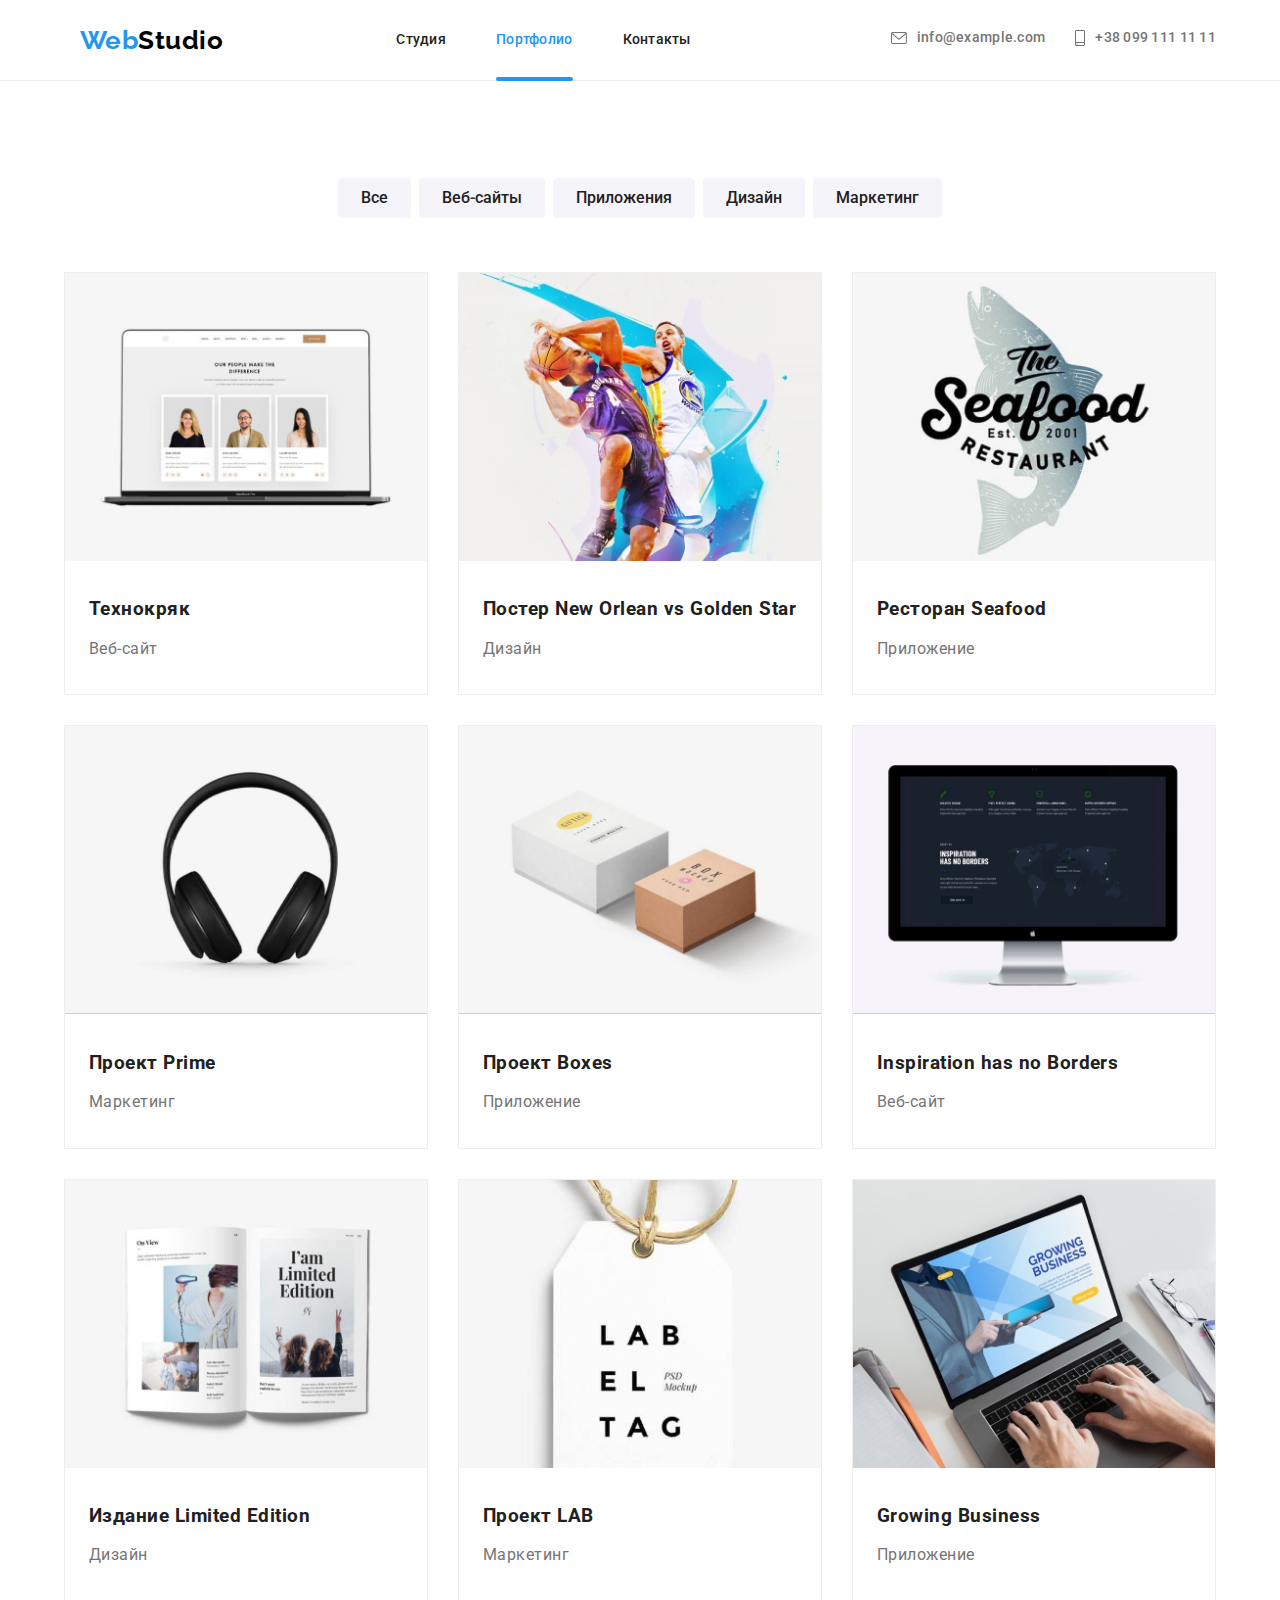
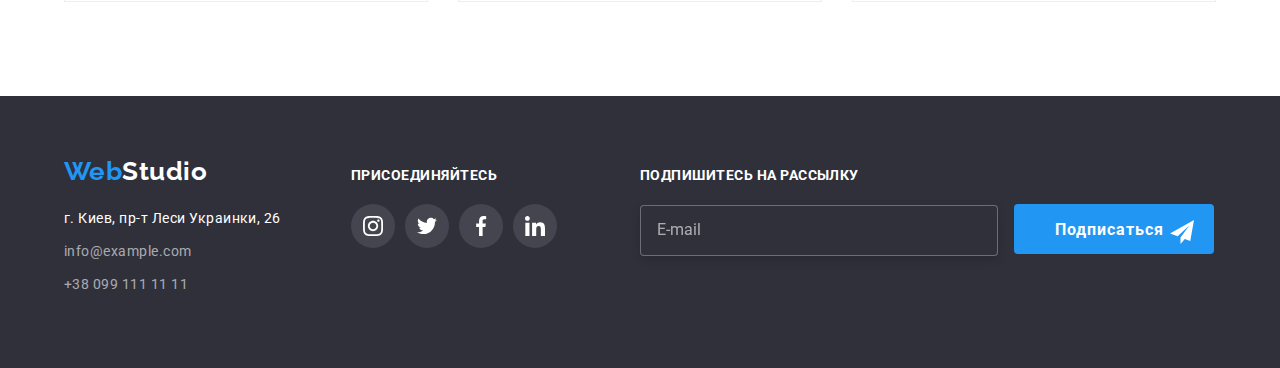
==== commit 8face2df: "hw8" ====
--- a/portfolio.html
+++ b/portfolio.html
@@ -82,7 +82,7 @@
                     <source srcset="./img/desktop/technokryak.jpg 1x, ./img/desktop/technokryak@2x.jpg 2x" media="(min-width: 1200px)"/>
                     <source srcset="./img/tablet/techokryak.jpg 1x, ./img/tablet/techokryak@2x.jpg 2x" media="(min-width: 768px)"/>
                     <source srcset="./img/mobile/tchnokryaj.jpg 1x, ./img/mobile/tchnokryaj@2x.jpg 2x" media="(min-width: 480px)"/>
-                    <img src="./img/photo/img5.jpg" class="team-card__pecture" alt="Фото ноутбука" width="370"/>
+                    <img src="./img/photo/img5.jpg" class="team-card__pecture" alt="Фото ноутбука" />
                   </picture>
               
                 <div class="overlay-description">
@@ -105,7 +105,7 @@
                   <source srcset="./img/desktop/goldenstar.jpg 1x, ./img/desktop/goldenstar@2x.jpg 2x" media="(min-width: 1200px)"/>
                   <source srcset="./img/tablet/golden-star.jpg 1x, ./img/tablet/golden-star@2x.jpg 2x" media="(min-width: 768px)"/>
                   <source srcset="./img/mobile/golden-star.jpg 1x, ./img/mobile/golden-star@2x.jpg 2x" media="(min-width: 480px)"/>
-                  <img src="./img/photo/img6.jpg" class="team-card__pecture" alt="Фото постера" width="370" />
+                  <img src="./img/photo/img6.jpg" class="team-card__pecture" alt="Фото постера"  />
                 </picture>
               
               <div class="overlay-description">
@@ -126,7 +126,7 @@
                   <source srcset="./img/desktop/seafood.jpg 1x, ./img/desktop/seafood@2x.jpg 2x" media="(min-width: 1200px)"/>
                   <source srcset="./img/tablet/seafood.jpg 1x, ./img/tablet/seafood@2x.jpg 2x" media="(min-width: 768px)"/>
                   <source srcset="./img/mobile/seafood.jpg 1x, ./img/mobile/seafood@2x.jpg 2x" media="(min-width: 480px)"/>
-                  <img src="./img/photo/img7.jpg" class="team-card__pecture" alt="Логотип ресторана" width="370" />
+                  <img src="./img/photo/img7.jpg" class="team-card__pecture" alt="Логотип ресторана"  />
                 </picture>
               
               <div class="overlay-description">
@@ -147,7 +147,7 @@
                 <source srcset="./img/desktop/headphones.jpg 1x, ./img/desktop/headphones@2x.jpg 2x" media="(min-width: 1200px)"/>
                 <source srcset="./img/tablet/prime.jpg 1x, ./img/tablet/prime@2x.jpg 2x" media="(min-width: 768px)"/>
                 <source srcset="./img/mobile/prime.jpg 1x, ./img/mobile/prime@2x.jpg 2x" media="(min-width: 480px)"/>
-                <img src="./img/photo/img8.jpg" class="team-card__pecture" alt="Фото наушников" width="370" />
+                <img src="./img/photo/img8.jpg" class="team-card__pecture" alt="Фото наушников" />
               </picture>
              
               <div class="overlay-description">
@@ -168,7 +168,7 @@
                   <source srcset="./img/desktop/boxes.jpg 1x, ./img/desktop/boxes@2x.jpg 2x" media="(min-width: 1200px)"/>
                   <source srcset="./img/tablet/boxes.jpg 1x, ./img/tablet/boxes@2x.jpg 2x" media="(min-width: 768px)"/>
                   <source srcset="./img/mobile/boxes.jpg 1x, ./img/mobile/boxes@2x.jpg 2x" media="(min-width: 480px)"/>
-                  <img src="./img/photo/img9.jpg" class="team-card__pecture" alt="Фото коробок" width="370" />
+                  <img src="./img/photo/img9.jpg" class="team-card__pecture" alt="Фото коробок"  />
                 </picture>
                
               
@@ -190,7 +190,7 @@
                   <source srcset="./img/desktop/desktop.jpg 1x, ./img/desktop/desktop@2x.jpg 2x" media="(min-width: 1200px)"/>
                   <source srcset="./img/tablet/inspiration.jpg 1x, ./img/tablet/inspiration@2x.jpg 2x" media="(min-width: 768px)"/>
                   <source srcset="./img/mobile/inspirations.jpg 1x, ./img/mobile/inspirations@2x.jpg 2x" media="(min-width: 480px)"/>
-                  <img src="./img/photo/img10.jpg" class="team-card__pecture" alt="Фото десктопа" width="370" />
+                  <img src="./img/photo/img10.jpg" class="team-card__pecture" alt="Фото десктопа"  />
                 </picture>
               
               <div class="overlay-description">
@@ -210,7 +210,7 @@
                   <source srcset="./img/desktop/limited-edition.jpg 1x, ./img/desktop/limited-edition@2x.jpg 2x" media="(min-width: 1200px)"/>
                   <source srcset="./img/tablet/limited.jpg 1x, ./img/tablet/limited@2x.jpg 2x" media="(min-width: 768px)"/>
                   <source srcset="./img/mobile/limited.jpg 1x, ./img/mobile/limited@2x.jpg 2x" media="(min-width: 480px)"/>
-                  <img src="./img/photo/img11.jpg" class="team-card__pecture" alt="Фото журнала" width="370" />
+                  <img src="./img/photo/img11.jpg" class="team-card__pecture" alt="Фото журнала"  />
                 </picture>
               
               <div class="overlay-description">
@@ -230,7 +230,7 @@
                   <source srcset="./img/desktop/lab.jpg 1x, ./img/desktop/lab@2x.jpg 2x" media="(min-width: 1200px)"/>
                   <source srcset="./img/tablet/lab.jpg 1x, ./img/tablet/lab@2x.jpg 2x" media="(min-width: 768px)"/>
                   <source srcset="./img/mobile/lab.jpg 1x, ./img/mobile/lab@2x.jpg 2x" media="(min-width: 480px)"/>
-                  <img src="./img/photo/img12.jpg" class="team-card__pecture" alt="Фото лейбла" width="370" />
+                  <img src="./img/photo/img12.jpg" class="team-card__pecture" alt="Фото лейбла"  />
                 </picture>
               
               <div class="overlay-description">
@@ -251,7 +251,7 @@
                     <source srcset="./img/desktop/growing-business.jpg 1x, ./img/desktop/growing-business@2x.jpg 2x" media="(min-width: 1200px)"/>
                     <source srcset="./img/tablet/business.jpg 1x, ./img/tablet/business@2x.jpg 2x" media="(min-width: 768px)"/>
                     <source srcset="./img/mobile/growing.jpg 1x, ./img/mobile/growing@2x.jpg 2x" media="(min-width: 480px)"/>
-                    <img src="./img/photo/img13.jpg" class="team-card__pecture" alt="Фото ноутбука" width="370" />
+                    <img src="./img/photo/img13.jpg" class="team-card__pecture" alt="Фото ноутбука"  />
                   </picture>
              
               <div class="overlay-description">
--- a/css/main.min.css
+++ b/css/main.min.css
@@ -1,2 +1,2 @@
-/*! modern-normalize v1.0.0 | MIT License | https://github.com/sindresorhus/modern-normalize */*,::after,::before{box-sizing:border-box}:root{-moz-tab-size:4;tab-size:4}html{line-height:1.15;-webkit-text-size-adjust:100%}body{margin:0}body{font-family:system-ui,-apple-system,'Segoe UI',Roboto,Helvetica,Arial,sans-serif,'Apple Color Emoji','Segoe UI Emoji'}hr{height:0;color:inherit}abbr[title]{text-decoration:underline dotted}b,strong{font-weight:bolder}code,kbd,pre,samp{font-family:ui-monospace,SFMono-Regular,Consolas,'Liberation Mono',Menlo,monospace;font-size:1em}small{font-size:80%}sub,sup{font-size:75%;line-height:0;position:relative;vertical-align:baseline}sub{bottom:-.25em}sup{top:-.5em}table{text-indent:0;border-color:inherit}button,input,optgroup,select,textarea{font-family:inherit;font-size:100%;line-height:1.15;margin:0}button,select{text-transform:none}[type=button],[type=reset],[type=submit],button{-webkit-appearance:button}::-moz-focus-inner{border-style:none;padding:0}:-moz-focusring{outline:1px dotted ButtonText}:-moz-ui-invalid{box-shadow:none}legend{padding:0}progress{vertical-align:baseline}::-webkit-inner-spin-button,::-webkit-outer-spin-button{height:auto}[type=search]{-webkit-appearance:textfield;outline-offset:-2px}::-webkit-search-decoration{-webkit-appearance:none}::-webkit-file-upload-button{-webkit-appearance:button;font:inherit}summary{display:list-item}html{box-sizing:border-box}*,*::after,*::befor{box-sizing:inherit}body{color:#212121;background-color:#fff;font-family:"Roboto", sans-serif;letter-spacing:0.03em}.list{padding:0;margin:0;list-style:none}a{text-decoration:none}img{display:block;max-width:100%;height:auto}.flexbox{display:flex;flex-wrap:wrap}.caption{margin-top:0px;margin-bottom:30px;padding:0px 0px;font-weight:700;font-size:28px;line-height:1.17;text-align:center}@media (min-width: 1200px){.caption{font-size:36px;margin-bottom:50px}}.visually-hidden{position:absolute;width:1px;height:1px;margin:-1px;border:0;padding:0;clip:rect(0 0 0 0);overflow:hidden}p{margin:0;padding:0}ul{margin:0}.container{margin-left:auto;margin-right:auto;padding-left:15px;padding-right:15px;width:100%}@media (min-width: 480px){.container{width:480px}}@media (min-width: 768px){.container{width:768px}}@media (min-width: 1200px){.container{width:1200px}}.section{padding-top:60px;padding-bottom:60px}@media (min-width: 768px){.section{padding-top:60px;padding-bottom:60px}}@media (min-width: 1200px){.section{padding-top:94px;padding-bottom:94px}}.primary-button{display:inline-block;text-align:center;border-color:#2196f3;border-radius:4px;padding:10px 32px;min-width:200px;border:1px solid transparent;color:#fff;background-color:#2196f3;font-weight:400;font-size:16px;line-height:1.87;letter-spacing:0.06em;cursor:pointer;color:#fff;transition:background-color 250ms cubic-bezier(0.4, 0, 0.2, 1)}.primary-button:hover,.primary-button:focus{background-color:#188ce8;box-shadow:0px 4px 4px rgba(0,0,0,0.15)}.button__thumb{display:flex;justify-content:center;align-items:center;margin-top:30px}.form__button{padding:10px 55px 10px 56px}.form__button:hover,.form__button:focus{box-shadow:0px 4px 4px rgba(0,0,0,0.15);transition:250ms cubic-bezier(0.4, 0, 0.2, 1)}.backdrop{position:fixed;top:0;left:0;width:100%;height:100%;background-color:rgba(0,0,0,0.2);opacity:1;visibility:visible;z-index:2}.backdrop.is-hidden{opacity:0;visibility:hidden;pointer-events:none;transition:250ms cubic-bezier(0.4, 0, 0.2, 1);transform:translate(0%, 0%) scale(0) rotateX(0deg)}.modal{position:absolute;top:50%;left:50%;width:450px;height:609px;overflow:hidden;background-color:#fff;box-shadow:0px 1px 3px rgba(0,0,0,0.12),0px 1px 1px rgba(0,0,0,0.14),0px 2px 1px rgba(0,0,0,0.2);border-radius:4px;transform:translate(-50%, -50%) scale(1) rotateY(0deg);transition:250ms cubic-bezier(0.4, 0, 0.2, 1)}@media (min-width: 1200px){.modal{width:528px;height:581px}}.is-hidden .modal{transform:translate(-50%, -50%) scale(0.5) rotateY(45deg);transition:250ms cubic-bezier(0.4, 0, 0.2, 1)}.modal__button-close{display:flex;justify-content:center;align-items:center;position:absolute;top:8px;right:8px;padding:0;margin:0;width:30px;height:30px;background-color:#fff;border:1px solid rgba(0,0,0,0.1);border-radius:50%;cursor:pointer;transition:all 250ms cubic-bezier(0.4, 0, 0.2, 1)}.modal__button-close:hover,.modal__button-close:focus{fill:#2196f3;box-shadow:0px 4px 4px rgba(0,0,0,0.15)}.modal__content{padding:40px}.modal__icon-close{width:11px;height:11px}.modal__title{display:block;text-align:center;margin-bottom:12px;color:#000;font-weight:700;font-size:20px;line-height:1.15}.form{display:flex;flex-direction:column}.form__label{display:flex;flex-direction:column;position:relative;text-align:left;margin-bottom:10px;font-weight:400;font-size:12px;line-height:1.166;letter-spacing:0.01em;color:#757575}.form__name{margin-bottom:4px}.form__icon{position:absolute;left:12px;bottom:13px}.form__input{height:40px;padding-left:42px;border:1px solid rgba(33,33,33,0.2);border-radius:4px;transition:all 250ms cubic-bezier(0.4, 0, 0.2, 1)}.form__input:focus{outline-color:#2196f3;transition-property:border 250ms cubic-bezier(0.4, 0, 0.2, 1)}.form__input:focus+.form__icon{fill:#2196f3;transition-property:border 250ms cubic-bezier(0.4, 0, 0.2, 1)}.form__comment{resize:none;min-height:120px;display:flex;flex-direction:column;border:1px solid rgba(33,33,33,0.2);border-radius:4px;padding:12px 16px;margin-bottom:20px;transition:border 250ms cubic-bezier(0.4, 0, 0.2, 1)}.form__comment:hover,.form__comment:focus{outline-color:#2196f3}.deal{display:flex;justify-content:flex-end;align-items:center}@media (min-width: 1200px){.deal{justify-content:center}}.deal__text{font-weight:400;font-size:12px;line-height:1.71}@media (min-width: 1200px){.deal__text{font-size:14px}}.deal__link{text-decoration:none;font-weight:400;font-size:12px;line-height:1.71;border-bottom:1px solid #2196f3;color:#2196f3}@media (min-width: 1200px){.deal__link{font-size:14px}}.deal__checkbox{position:absolute;visibility:hidden;clip:rect(0 0 0 0);width:1px;height:1px;margin:1px}.deal__thumb{position:relative;display:block}.deal__icon{position:absolute;background-image:url(../img/icons/square.svg);background-repeat:no-repeat;background-position:center;height:16px;width:16px;left:2px}.deal__checkbox:checked+.deal__icon{background-image:url(../img/icons/checkbox.svg);fill:#fff;background-color:#2196f3;background-size:contain;background-repeat:no-repeat;background-position:center;background-clip:border-box;transition:background-color 250ms cubic-bezier(0.4, 0, 0.2, 1),fill 250ms cubic-bezier(0.4, 0, 0.2, 1)}@media screen and (max-width: 767px){.logo{display:inline-block;margin-bottom:16px;padding-top:16px}}@media (min-width: 1200px){.logo{margin-right:93px}}.page-header__logo-active{color:#2196f3;font-family:"Raleway", sans-serif;font-weight:700;font-size:24px;line-height:1.19}@media (min-width: 1200px){.page-header__logo-active{font-size:26px;padding-top:25px;padding-bottom:25px}}.page-header__logo-black{color:#000;font-family:"Raleway", sans-serif;font-weight:700;font-size:24px;line-height:1.19}@media (min-width: 1200px){.page-header__logo-black{font-size:26px;padding-top:25px;padding-bottom:25px}}.footer__logo{margin-bottom:20px}@media (min-width: 1200px){.footer__logo{text-align:start}}.footer__logo-activ{color:#2196f3;font-family:"Raleway", sans-serif;font-weight:700;font-size:26px;line-height:1.19}.footer__logo-white{color:#fff;font-family:"Raleway", sans-serif;font-weight:700;font-size:26px;line-height:1.19}.social-icons{display:flex;justify-content:center;align-items:center;padding-bottom:24px}.social-icons__icon{width:20px;height:20px}.social-icons__item:not(:last-child){margin-right:10px}.social-icons__link{display:flex;justify-content:center;align-items:center;width:44px;height:44px;background-color:#fff;fill:#AFB1B8;border-radius:50%;transition:background-color cubic-bezier(0.4, 0, 0.2, 1) 250ms,fill 250ms cubic-bezier(0.4, 0, 0.2, 1)}.social-icons__link:hover,.social-icons__link:focus,.social-icons__link__icon:hover,.social-icons__link__icon:focus{background-color:#2196f3;fill:#fff}@media (min-width: 768px){.page-header .flexbox{align-items:center;justify-content:flex-start}}@media (min-width: 1200px){.page-header .flexbox{align-items:center;justify-content:flex-end}}.page-header{height:60px;position:relative}@media (min-width: 768px){.page-header{height:80px}}.line{border-bottom:1px solid #ECECEC;flex-grow:1;display:flex}.menu-container{background-color:#fff;z-index:1;margin-left:auto;margin-right:auto;text-align:center}@media screen and (max-width: 767px){.menu-container{border-top:1px solid #ececec;box-shadow:0px 1px 3px rgba(0,0,0,0.16),0px 2px 4px rgba(0,0,0,0.08),0px 4px 8px rgba(0,0,0,0.04);padding:60px 15px;display:none;position:absolute;top:100%;left:0;width:100%;height:453px;transition:all 250ms cubic-bezier(0.4, 0, 0.2, 1)}.menu-container.is-open{display:block}}@media (min-width: 768px){.menu-container{display:flex}}@media (min-width: 1200px){.menu-container{align-items:baseline}}.menu-button{position:absolute;top:10px;right:15px;padding:0;margin:0;width:40px;height:40px;display:inline-flex;justify-content:center;align-items:center;background:transparent;border:none}.menu-button .icon-cross{opacity:0}.menu-button.is-open .icon-cross{opacity:1}.menu-button.is-open .icon-menu{opacity:0}@media (min-width: 768px){.menu-button{display:none}}.site-nav .current{color:#2196f3}@media (min-width: 768px){.site-nav{display:flex;justify-content:center;margin-left:80px;margin-right:80px}}@media (min-width: 1200px){.site-nav{margin-right:auto}}@media (min-width: 768px){.site-nav__item:not(:last-child){margin-right:50px}}.navigation{display:flex;justify-content:center;align-items:center}@media (min-width: 1200px){.navigation{margin-right:0}}.site-nav__link{display:block;padding-top:32px;padding-bottom:32px;color:#212121;font-weight:500;font-size:14px;line-height:1.14;letter-spacing:0.02em}.site-nav__link:hover,.site-nav__link:focus{color:#2196f3}.site-nav__link .current{color:#2196f3}@media screen and (max-width: 767px){.site-nav__link{display:inline-block;font-size:18px}}.site-nav__link{position:relative}.current:after{content:"";position:absolute;left:0;bottom:-1px;width:100%;height:4px;background-color:#2196f3;border-radius:2px}@media (min-width: 1200px){.nav-box{justify-content:center;align-items:baseline;margin-right:230px}}.contacts__icon{fill:#757575;margin-right:10px}.contacts{display:flex;justify-content:center;align-items:center}@media screen and (max-width: 767px){.contacts{display:inline-block}}.contacts__link{display:flex;align-items:center;font-weight:500;font-size:14px;line-height:1.14;letter-spacing:0.02em;color:#757575;transition:color 250ms cubic-bezier(0.4, 0, 0.2, 1)}@media screen and (max-width: 767px){.contacts__link{font-size:18px}}.contacts__link:hover,.contacts__link:focus{color:#2196f3}.contacts__link:hover .contacts__icon{fill:#2196f3}.contacts__item:not(:last-child){margin-bottom:10px}@media (min-width: 1200px){.contacts__item:not(:last-child){margin-bottom:0;margin-right:30px}}@media screen and (max-width: 767px){.contacts__item:not(:last-child){margin-bottom:16px}}.footer-address{color:#fff;font-weight:400;font-size:14px;line-height:1.71}.footer-address__link-mail{display:block;margin-bottom:9px;margin-top:9px;color:rgba(255,255,255,0.6)}.footer-address__link-tel{color:rgba(255,255,255,0.6)}.contacts-box{display:flex;justify-content:center;align-items:center;flex-direction:column}.hero{display:flex;justify-content:center;align-items:center;height:400px;max-width:1600px;margin-right:auto;margin-left:auto;background-image:linear-gradient(to right, rgba(47,48,58,0.4), rgba(47,48,58,0.4)),url(../img/mobile/bgi.header.mob..jpg);background-size:cover;background-repeat:no-repeat;background-position:center}@media (min-width: 1200px){.hero{height:600px}}@media screen and (min-width: 1200px) and (min-device-pixel-ratio: 2), screen and (min-width: 1200px) and (min-resolution: 192dpi), screen and (min-width: 1200px) and (min-resolution: 2dppx){.hero{background-image:url(../img/mobile/bgi@2x.jpg)}}@media (min-width: 1200px) and (min-width: 768px){.hero{background-image:url(../img/tablet/bgi.jpg)}}@media screen and (min-width: 1200px) and (min-width: 768px) and (min-device-pixel-ratio: 2), screen and (min-width: 1200px) and (min-width: 768px) and (min-resolution: 192dpi), screen and (min-width: 1200px) and (min-width: 768px) and (min-resolution: 2dppx){.hero{background-image:url(../img/tablet/bgi@2x.jpg)}}@media (min-width: 1200px) and (min-width: 1200px){.hero{background-image:url(../img/desktop/bcg.jpg)}}@media screen and (min-width: 1200px) and (min-width: 1200px) and (min-device-pixel-ratio: 2), screen and (min-width: 1200px) and (min-width: 1200px) and (min-resolution: 192dpi), screen and (min-width: 1200px) and (min-width: 1200px) and (min-resolution: 2dppx){.hero{background-image:url(../img/desktop/bcg@2x.jpg)}}.hero__box{text-align:center}.hero__title{margin-top:0px;margin-bottom:30px;color:#fff;font-weight:900;font-size:26px;line-height:1.61;text-transform:uppercase;letter-spacing:0.06em}@media (min-width: 1200px){.hero__title{font-weight:900;font-size:44px;line-height:1.36}}@media (min-width: 768px){.features__list{display:flex;flex-wrap:wrap}}.features__thumb{display:flex;justify-content:center;align-items:center;background-color:#f5f4fa;border:1px solid transparent;border-radius:4px;height:120px;margin-bottom:30px}.features__title{margin-top:0px;margin-bottom:10px;font-weight:700;font-size:14px;line-height:1.14;text-transform:uppercase;text-align:center}@media (min-width: 768px){.features__title{text-align:start}}@media (min-width: 1200px){.features__title{text-align:start}}.features__text{color:#757575;font-weight:400;font-size:14px;line-height:1.71}.features__item:not(:last-child){margin-bottom:30px}@media (min-width: 768px){.features__item{flex-basis:calc((100% - 30px)/2);margin-right:30px}}.features__item:nth-last-child(-n+2){margin-bottom:0}.features__item:nth-child(2n){margin-right:0}@media (min-width: 1200px){.features__item{flex-basis:calc((100% - 30px * 3)/4)}.features__item:not(:last-child){margin-right:30px}}@media (min-width: 1200px){.features .section{padding-bottom:0}}.gallery-section{display:none}@media (min-width: 1200px){.gallery-section{display:block}}.gallery__item{width:calc((100% - 30px * 2) / 3)}.gallery__item:not(:last-child){margin-right:30px}.gallery__item{position:relative}.gallery__text{color:#fff;font-weight:700;font-size:14px;line-height:1.71;letter-spacing:0.03em;text-transform:uppercase}.gallery__box{position:absolute;left:0;bottom:0;width:100%;height:70px;display:flex;justify-content:center;align-items:center;align-items:center;background-color:rgba(47,48,58,0.8)}.team-section{background-color:#f5f4fa}.team-card__thumb{padding-right:24px;padding-left:24px;padding-bottom:20px;padding-top:20px;text-align:center}.team-card__name{color:#212121}.team-card__text{margin-top:0px;margin-bottom:16px;color:#757575;font-weight:400;font-size:16px;line-height:1.18}@media screen and (min-width: 768px){.team-card{display:flex;flex-wrap:wrap}}.team-card__item{box-shadow:0px 1px 3px rgba(0,0,0,0.12),0px 1px 1px rgba(0,0,0,0.14),0px 2px 1px rgba(0,0,0,0.2);border-radius:0px 0px 4px 4px;background-color:getColor(white-text)}.team-card__item:not(:last-child){margin-bottom:60px}@media screen and (min-width: 768px){.team-card__item{flex-basis:calc((100% - 30px)/2);margin-right:30px}.team-card__item:nth-child(-n+2){margin-bottom:30px}.team-card__item:nth-last-child(-n+2){margin-bottom:0}.team-card__item:nth-child(2n){margin-right:0}}@media screen and (min-width: 1200px){.team-card__item{flex-basis:calc((100% - 30px * 3) / 4)}.team-card__item:nth-child(-n+2){margin-bottom:0}.team-card__item:not(:last-child){margin-right:30px}}.clients__link{display:flex;justify-content:center;align-items:center;width:100%;height:90px;fill:#AFB1B8;border:1px solid #AFB1B8;border-radius:4px;transition:border-color 250ms cubic-bezier(0.4, 0, 0.2, 1),fill 250ms cubic-bezier(0.4, 0, 0.2, 1)}.clients__item .clients__link:hover .clients__icon,.clients__item .clients__link:focus .clients__icon,.clients__item .clients__link:hover,.clients__item .clients__link:focus{border-color:#2196f3;fill:#2196f3}.clients__icon{fill:#AFB1B8;transition:fill 250ms cubic-bezier(0.4, 0, 0.2, 1)}@media (max-width: 480px){.clients{margin:-15}}@media (max-width: 480px){.clients__item{margin:15px;width:calc(50% - 30px)}}@media (min-width: 480px){.clients{margin:-15px}}@media (min-width: 480px){.clients__item{margin:15px;width:calc(50% - 30px)}}@media (min-width: 768px){.clients{margin:-15px}}@media (min-width: 768px){.clients__item{margin:15px;width:calc(33.333% - 30px)}}@media (min-width: 1200px){.clients__item{width:calc((100% - 30px * 5) / 6);margin:0}.clients__item:not(:last-child){margin-right:30px}}.footer .container{padding:60px 15px;text-align:center}@media (min-width: 1200px){.footer .container{display:flex;align-items:baseline}}.footer{background-color:#2f303a}.footer__thumb{display:flex;flex-direction:column;padding-top:0px;padding-bottom:0px;text-align:center}@media (max-width: 768px){.footer__thumb{margin-bottom:60px}}@media screen and (min-width: 768px){.wrapper{display:flex;align-items:baseline;justify-content:space-around;margin-bottom:60px}}@media screen and (min-width: 1200px){.wrapper{margin-bottom:0}}@media (min-width: 1200px){.footer-box{display:inline-block;margin-left:70px}}.footer-address{color:#fff;font-weight:400;font-size:14px;line-height:1.71;font-style:normal}.footer-address__link-mail{display:block;margin-bottom:9px;margin-top:9px;color:rgba(255,255,255,0.6)}.footer-address__link-tel{color:rgba(255,255,255,0.6)}@media (min-width: 1200px){.footer-address{text-align:start}}.follow{display:block;font-weight:700;font-size:14px;line-height:1.14;text-transform:uppercase;color:#fff;margin-bottom:20px}@media (min-width: 1200px){.follow{text-align:start}}.footer-icons{display:flex;justify-content:center;align-items:center}.footer-icons__item{width:calc((100% - 10px * 3) /4)}.footer-icons__item:not(:last-child){margin-right:10px}.footer-icons__link{display:flex;justify-content:center;align-items:center;width:44px;height:44px;background-color:rgba(255,255,255,0.1);border-radius:50%;transition:background-color 250ms cubic-bezier(0.4, 0, 0.2, 1)}.footer-icons__link:hover,.footer-icons__link:focus{background-color:#2196f3}.footer__icon{width:20px;height:20px;fill:#fff}.footer__icon :hover,.footer__icon :focus{fill:#fff}.footer-box{display:inline-block}@media (min-width: 480px){.footer-box{margin-bottom:60px}}@media (min-width: 1200px){.subscribe{margin-left:93px}}.subscribe__title{display:block;margin-bottom:20px;color:#fff;font-weight:700;font-size:14px;line-height:1.14;text-transform:uppercase}@media (min-width: 1200px){.subscribe__title{margin-bottom:0}}@media (min-width: 1200px) and (min-width: 768px){.subscribe__title{text-align:start}}.subscribe__field{width:100%;margin-right:12px;padding-left:16px;padding-top:15px;padding-bottom:15px;color:rgba(255,255,255,0.6);background:#2f303a;border:1px solid rgba(255,255,255,0.3);filter:drop-shadow(0px 4px 4px rgba(0,0,0,0.15));border-radius:4px;transition:border 250ms cubic-bezier(0.4, 0, 0.2, 1)}@media (min-width: 768px){.subscribe__field{width:450px}}@media (min-width: 1200px){.subscribe__field{width:358px}.subscribe__field:hover,.subscribe__field:focus{border:1px solid rgba(255,255,255,0.3);box-sizing:border-box;outline-color:drop-shadow(0px 4px 4px rgba(0,0,0,0.15));border-radius:4px}}.subscribe__form input::placeholder{color:rgba(255,255,255,0.6)}.subscribe__button{position:relative;width:200px;height:50px;text-align:center;margin-top:20px;border-color:#2196f3;border-radius:4px;padding:10px 29px;border:1px solid transparent;color:#fff;background-color:#2196f3;font-weight:700;font-size:16px;line-height:1.87;letter-spacing:0.06em;cursor:pointer;transition:background-color 250ms cubic-bezier(0.4, 0, 0.2, 1)}.subscribe__button:hover,.subscribe__button:focus{box-shadow:0px 4px 4px rgba(0,0,0,0.15);background-color:#188ce8;fill:#fff}@media (min-width: 768px){.subscribe__button{display:flex;align-items:center;justify-content:center;margin:auto;margin-top:20px}}@media (min-width: 1200px){.subscribe__button{display:inline-block}}.subscribe__button-icon{position:absolute;margin-left:10px;top:30%;right:10%;fill:#fff}.subscribe__inscription{margin-right:10px}.filter{margin-bottom:40px}@media (min-width: 768px){.filter{justify-content:center;margin-bottom:30px}}@media (min-width: 1200px){.filter{margin-bottom:50px}}.filter__button{display:block;border-color:#2196f3;border-radius:4px;padding:6px 22px;text-align:center;border:1px solid transparent;font-weight:500;font-size:16px;line-height:1.625;color:#212121;background-color:#f5f4fa;border-color:#f5f4fa;transition:background-color 250ms cubic-bezier(0.4, 0, 0.2, 1);cursor:pointer}.filter__button:hover,.filter__button:focus{color:#2196f3}.filter__button:hover{background-color:#2196f3;color:#fff;box-shadow:0px 3px 1px rgba(0,0,0,0.1),0px 1px 2px rgba(0,0,0,0.08),0px 2px 2px rgba(0,0,0,0.12);border-color:transparent}.filter__item{margin:4px}@media (min-width: 768px){.portfolio-box{display:flex;flex-wrap:wrap}}.portfolio{background:#fff;border:1px solid #EEEEEE}@media screen and (max-width: 767px){.portfolio:not(:last-child){margin-bottom:30px}}@media (min-width: 768px){.portfolio{width:calc((100% - 30px) / 2);margin-right:30px;margin-bottom:30px}.portfolio:last-of-type{margin-bottom:0}}@media screen and (min-width: 768px) and (max-width: 1199px){.portfolio:nth-child(2n){margin-right:0}}@media (min-width: 1200px){.portfolio{width:calc((100% - 30px * 2) / 3)}.portfolio:nth-last-child(-n+3){margin-bottom:0}.portfolio:nth-child(3n){margin-right:0}}.portfolio-link{display:block;width:100%;background-color:#fff;box-shadow:none;transition:box-shadow 250ms cubic-bezier(0.4, 0, 0.2, 1)}.overlay{position:relative;overflow:hidden}.portfolio-link .team-card__thumb{text-align:left}.portfolio-link:hover .team-card__thumb{box-shadow:0px 1px 3px rgba(0,0,0,0.12),0px 1px 1px rgba(0,0,0,0.14),0px 2px 1px rgba(0,0,0,0.2);border-radius:0px 0px 4px 4px}.portfolio-link:hover .overlay-description{transition:transform 250ms cubic-bezier(0.4, 0, 0.2, 1);transform:translateY(0)}.overlay-description{position:absolute;top:0;left:0;width:100%;height:100%;padding:63px 24px;background-color:rgba(33,150,243,0.9);transform:translateY(100%);transition:transform 250ms cubic-bezier(0.4, 0, 0.2, 1)}.overlay-text{color:#fff;font-weight:400;font-size:18px;line-height:1.5}@media (min-width: 1200px){.portfolio .team-card__pecture{width:370px}}
+/*! modern-normalize v1.0.0 | MIT License | https://github.com/sindresorhus/modern-normalize */*,::after,::before{box-sizing:border-box}:root{-moz-tab-size:4;tab-size:4}html{line-height:1.15;-webkit-text-size-adjust:100%}body{margin:0}body{font-family:system-ui,-apple-system,'Segoe UI',Roboto,Helvetica,Arial,sans-serif,'Apple Color Emoji','Segoe UI Emoji'}hr{height:0;color:inherit}abbr[title]{text-decoration:underline dotted}b,strong{font-weight:bolder}code,kbd,pre,samp{font-family:ui-monospace,SFMono-Regular,Consolas,'Liberation Mono',Menlo,monospace;font-size:1em}small{font-size:80%}sub,sup{font-size:75%;line-height:0;position:relative;vertical-align:baseline}sub{bottom:-.25em}sup{top:-.5em}table{text-indent:0;border-color:inherit}button,input,optgroup,select,textarea{font-family:inherit;font-size:100%;line-height:1.15;margin:0}button,select{text-transform:none}[type=button],[type=reset],[type=submit],button{-webkit-appearance:button}::-moz-focus-inner{border-style:none;padding:0}:-moz-focusring{outline:1px dotted ButtonText}:-moz-ui-invalid{box-shadow:none}legend{padding:0}progress{vertical-align:baseline}::-webkit-inner-spin-button,::-webkit-outer-spin-button{height:auto}[type=search]{-webkit-appearance:textfield;outline-offset:-2px}::-webkit-search-decoration{-webkit-appearance:none}::-webkit-file-upload-button{-webkit-appearance:button;font:inherit}summary{display:list-item}html{box-sizing:border-box}*,*::after,*::befor{box-sizing:inherit}body{color:#212121;background-color:#fff;font-family:"Roboto", sans-serif;letter-spacing:0.03em}.list{padding:0;margin:0;list-style:none}a{text-decoration:none}img{display:block;max-width:100%;height:auto}.flexbox{display:flex;flex-wrap:wrap}.caption{margin-top:0px;margin-bottom:30px;padding:0px 0px;font-weight:700;font-size:28px;line-height:1.17;text-align:center}@media (min-width: 1200px){.caption{font-size:36px;margin-bottom:50px}}.visually-hidden{position:absolute;width:1px;height:1px;margin:-1px;border:0;padding:0;clip:rect(0 0 0 0);overflow:hidden}p{margin:0;padding:0}ul{margin:0}.container{margin-left:auto;margin-right:auto;padding-left:15px;padding-right:15px;width:100%}@media (min-width: 480px){.container{width:calc(480px - 18px)}}@media (min-width: 768px){.container{width:750px}}@media (min-width: 1200px){.container{width:1182px}}.section{padding-top:60px;padding-bottom:60px}@media (min-width: 768px){.section{padding-top:60px;padding-bottom:60px}}@media (min-width: 1200px){.section{padding-top:94px;padding-bottom:94px}}.primary-button{display:inline-block;text-align:center;border-color:#2196f3;border-radius:4px;padding:10px 32px;min-width:200px;border:1px solid transparent;color:#fff;background-color:#2196f3;font-weight:400;font-size:16px;line-height:1.87;letter-spacing:0.06em;cursor:pointer;color:#fff;transition:background-color 250ms cubic-bezier(0.4, 0, 0.2, 1)}.primary-button:hover,.primary-button:focus{background-color:#188ce8;box-shadow:0px 4px 4px rgba(0,0,0,0.15)}.button__thumb{display:flex;justify-content:center;align-items:center;margin-top:30px}.form__button{padding:10px 55px 10px 56px}.form__button:hover,.form__button:focus{box-shadow:0px 4px 4px rgba(0,0,0,0.15);transition:250ms cubic-bezier(0.4, 0, 0.2, 1)}.backdrop{position:fixed;top:0;left:0;width:100%;height:100%;background-color:rgba(0,0,0,0.2);opacity:1;z-index:2;padding:50px 20px;overflow-y:scroll}.backdrop.is-hidden{opacity:0;visibility:hidden;pointer-events:none;transition:250ms cubic-bezier(0.4, 0, 0.2, 1);transform:translate(0%, 0%) scale(0) rotateX(0deg)}.modal{position:relative;overflow:hidden;background-color:#fff;box-shadow:0px 1px 3px rgba(0,0,0,0.12),0px 1px 1px rgba(0,0,0,0.14),0px 2px 1px rgba(0,0,0,0.2);border-radius:4px;transition:250ms cubic-bezier(0.4, 0, 0.2, 1)}@media (min-width: 480px){.modal{width:450px;height:609px}}@media screen and (min-width: 768px){.modal{width:450px;position:absolute;top:50%;left:50%;transform:translate(-50%, -50%) scale(1)}}@media (min-width: 1200px){.modal{width:528px;height:581px}}.is-hidden .modal{transform:translate(-50%, -50%) scale(0.5);transition:250ms cubic-bezier(0.4, 0, 0.2, 1)}.modal__button-close{display:flex;justify-content:center;align-items:center;position:absolute;top:8px;right:8px;padding:0;margin:0;width:30px;height:30px;background-color:#fff;border:1px solid rgba(0,0,0,0.1);border-radius:50%;cursor:pointer;transition:all 250ms cubic-bezier(0.4, 0, 0.2, 1)}.modal__button-close:hover,.modal__button-close:focus{fill:#2196f3;box-shadow:0px 4px 4px rgba(0,0,0,0.15)}.modal__content{padding:40px}.modal__icon-close{width:11px;height:11px}.modal__title{display:block;text-align:center;margin-bottom:12px;color:#000;font-weight:700;font-size:20px;line-height:1.15}.form{display:flex;flex-direction:column}.form__label{display:flex;flex-direction:column;position:relative;text-align:left;margin-bottom:10px;font-weight:400;font-size:12px;line-height:1.166;letter-spacing:0.01em;color:#757575}.form__name{margin-bottom:4px}.form__icon{position:absolute;left:12px;bottom:13px}.form__input{height:40px;padding-left:42px;border:1px solid rgba(33,33,33,0.2);border-radius:4px;transition:all 250ms cubic-bezier(0.4, 0, 0.2, 1)}.form__input:focus{outline-color:#2196f3;transition-property:border 250ms cubic-bezier(0.4, 0, 0.2, 1)}.form__input:focus+.form__icon{fill:#2196f3;transition-property:border 250ms cubic-bezier(0.4, 0, 0.2, 1)}.form__comment{resize:none;min-height:120px;display:flex;flex-direction:column;border:1px solid rgba(33,33,33,0.2);border-radius:4px;padding:12px 16px;margin-bottom:20px;transition:border 250ms cubic-bezier(0.4, 0, 0.2, 1)}.form__comment:hover,.form__comment:focus{outline-color:#2196f3}@media (min-width: 768px){.deal{display:flex;justify-content:center;align-items:center;margin-left:0}}.deal__text{font-weight:400;font-size:12px;line-height:1.71;margin-left:20px}@media (min-width: 1200px){.deal__text{font-size:14px;margin-left:0}}.deal__link{text-decoration:none;font-weight:400;font-size:12px;line-height:1.71;border-bottom:1px solid #2196f3;color:#2196f3}@media (min-width: 1200px){.deal__link{font-size:14px}}.deal__checkbox{position:absolute;visibility:hidden;clip:rect(0 0 0 0);width:1px;height:1px;margin:1px}.deal__thumb{position:relative;display:block}.deal__icon{position:absolute;background-image:url(../img/icons/square.svg);background-repeat:no-repeat;background-position:center;height:16px;width:16px;left:2px}.deal__checkbox:checked+.deal__icon{background-image:url(../img/icons/checkbox.svg);fill:#fff;background-color:#2196f3;background-size:contain;background-repeat:no-repeat;background-position:center;background-clip:border-box;transition:background-color 250ms cubic-bezier(0.4, 0, 0.2, 1),fill 250ms cubic-bezier(0.4, 0, 0.2, 1)}@media screen and (max-width: 767px){.logo{display:inline-block;margin-bottom:16px;padding-top:16px}}@media (min-width: 1200px){.logo{margin-right:93px}}.page-header__logo-active{color:#2196f3;font-family:"Raleway", sans-serif;font-weight:700;font-size:24px;line-height:1.19}@media (min-width: 1200px){.page-header__logo-active{font-size:26px;padding-top:25px;padding-bottom:25px}}.page-header__logo-black{color:#000;font-family:"Raleway", sans-serif;font-weight:700;font-size:24px;line-height:1.19}@media (min-width: 1200px){.page-header__logo-black{font-size:26px;padding-top:25px;padding-bottom:25px}}.footer__logo{margin-bottom:20px}@media (min-width: 1200px){.footer__logo{text-align:start}}.footer__logo-activ{color:#2196f3;font-family:"Raleway", sans-serif;font-weight:700;font-size:26px;line-height:1.19}.footer__logo-white{color:#fff;font-family:"Raleway", sans-serif;font-weight:700;font-size:26px;line-height:1.19}.social-icons{display:flex;justify-content:center;align-items:center;padding-bottom:24px}.social-icons__icon{width:20px;height:20px}.social-icons__item:not(:last-child){margin-right:10px}.social-icons__link{display:flex;justify-content:center;align-items:center;width:44px;height:44px;background-color:#fff;fill:#AFB1B8;border-radius:50%;transition:background-color cubic-bezier(0.4, 0, 0.2, 1) 250ms,fill 250ms cubic-bezier(0.4, 0, 0.2, 1)}.social-icons__link:hover,.social-icons__link:focus,.social-icons__link__icon:hover,.social-icons__link__icon:focus{background-color:#2196f3;fill:#fff}@media (min-width: 768px){.page-header .flexbox{align-items:center;justify-content:flex-start}}@media (min-width: 1200px){.page-header .flexbox{align-items:center;justify-content:flex-end}}.page-header{height:60px;position:relative}@media (min-width: 768px){.page-header{height:80px}}.line{border-bottom:1px solid #ECECEC;flex-grow:1;display:flex}.menu-container{background-color:#fff;z-index:1;margin-left:auto;margin-right:auto;text-align:center}@media screen and (max-width: 767px){.menu-container{border-top:1px solid #ececec;box-shadow:0px 1px 3px rgba(0,0,0,0.16),0px 2px 4px rgba(0,0,0,0.08),0px 4px 8px rgba(0,0,0,0.04);padding:60px 15px;display:none;position:absolute;top:100%;left:0;width:100%;height:453px;transition:all 250ms cubic-bezier(0.4, 0, 0.2, 1)}.menu-container.is-open{display:block}}@media (min-width: 768px){.menu-container{display:flex}}@media (min-width: 1200px){.menu-container{align-items:baseline}}.menu-button{position:absolute;top:10px;right:15px;padding:0;margin:0;width:40px;height:40px;display:inline-flex;justify-content:center;align-items:center;background:transparent;border:none}.menu-button .icon-cross{opacity:0}.menu-button.is-open .icon-cross{opacity:1}.menu-button.is-open .icon-menu{opacity:0}@media (min-width: 768px){.menu-button{display:none}}.site-nav .current{color:#2196f3}@media (min-width: 768px){.site-nav{display:flex;justify-content:center;margin-left:80px;margin-right:80px}}@media (min-width: 1200px){.site-nav{margin-right:auto}}@media (min-width: 768px){.site-nav__item:not(:last-child){margin-right:50px}}.navigation{display:flex;justify-content:center;align-items:center}@media (min-width: 1200px){.navigation{margin-right:0}}.site-nav__link{display:block;padding-top:32px;padding-bottom:32px;color:#212121;font-weight:500;font-size:14px;line-height:1.14;letter-spacing:0.02em}.site-nav__link:hover,.site-nav__link:focus{color:#2196f3}.site-nav__link .current{color:#2196f3}@media screen and (max-width: 767px){.site-nav__link{display:inline-block;font-size:18px}}.site-nav__link{position:relative}.current:after{content:"";position:absolute;left:0;bottom:-1px;width:100%;height:4px;background-color:#2196f3;border-radius:2px}@media (min-width: 1200px){.nav-box{justify-content:center;align-items:baseline;margin-right:200px}}.contacts__icon{fill:#757575;margin-right:10px}.contacts{display:flex;justify-content:center;align-items:center}@media screen and (max-width: 767px){.contacts{display:inline-block}}.contacts__link{display:flex;align-items:center;font-weight:500;font-size:14px;line-height:1.14;letter-spacing:0.02em;color:#757575;transition:color 250ms cubic-bezier(0.4, 0, 0.2, 1)}@media screen and (max-width: 767px){.contacts__link{font-size:18px}}.contacts__link:hover,.contacts__link:focus{color:#2196f3}.contacts__link:hover .contacts__icon{fill:#2196f3}.contacts__item:not(:last-child){margin-bottom:10px}@media (min-width: 1200px){.contacts__item:not(:last-child){margin-bottom:0;margin-right:30px}}@media screen and (max-width: 767px){.contacts__item:not(:last-child){margin-bottom:16px}}.footer-address{color:#fff;font-weight:400;font-size:14px;line-height:1.71}.footer-address__link-mail{display:block;margin-bottom:9px;margin-top:9px;color:rgba(255,255,255,0.6)}.footer-address__link-tel{color:rgba(255,255,255,0.6)}.contacts-box{display:flex;justify-content:center;align-items:center;flex-direction:column}.hero{display:flex;justify-content:center;align-items:center;height:400px;max-width:1600px;margin-right:auto;margin-left:auto;background-image:linear-gradient(to right, rgba(47,48,58,0.4), rgba(47,48,58,0.4)),url(../img/mobile/bgi.header.mob..jpg);background-size:cover;background-repeat:no-repeat;background-position:center}@media (min-width: 1200px){.hero{height:600px}}@media screen and (min-width: 1200px) and (min-device-pixel-ratio: 2), screen and (min-width: 1200px) and (min-resolution: 192dpi), screen and (min-width: 1200px) and (min-resolution: 2dppx){.hero{background-image:url(../img/mobile/bgi@2x.jpg)}}@media (min-width: 1200px) and (min-width: 768px){.hero{background-image:url(../img/tablet/bgi.jpg)}}@media screen and (min-width: 1200px) and (min-width: 768px) and (min-device-pixel-ratio: 2), screen and (min-width: 1200px) and (min-width: 768px) and (min-resolution: 192dpi), screen and (min-width: 1200px) and (min-width: 768px) and (min-resolution: 2dppx){.hero{background-image:url(../img/tablet/bgi@2x.jpg)}}@media (min-width: 1200px) and (min-width: 1200px){.hero{background-image:url(../img/desktop/bcg.jpg)}}@media screen and (min-width: 1200px) and (min-width: 1200px) and (min-device-pixel-ratio: 2), screen and (min-width: 1200px) and (min-width: 1200px) and (min-resolution: 192dpi), screen and (min-width: 1200px) and (min-width: 1200px) and (min-resolution: 2dppx){.hero{background-image:url(../img/desktop/bcg@2x.jpg)}}.hero__box{text-align:center}.hero__title{margin-top:0px;margin-bottom:30px;color:#fff;font-weight:900;font-size:26px;line-height:1.61;text-transform:uppercase;letter-spacing:0.06em}@media (min-width: 1200px){.hero__title{font-weight:900;font-size:44px;line-height:1.36}}@media (min-width: 768px){.features__list{display:flex;flex-wrap:wrap}}.features__thumb{display:flex;justify-content:center;align-items:center;background-color:#f5f4fa;border:1px solid transparent;border-radius:4px;height:120px;margin-bottom:30px}.features__title{margin-top:0px;margin-bottom:10px;font-weight:700;font-size:14px;line-height:1.14;text-transform:uppercase;text-align:center}@media (min-width: 768px){.features__title{text-align:start}}@media (min-width: 1200px){.features__title{text-align:start}}.features__text{color:#757575;font-weight:400;font-size:14px;line-height:1.71}.features__item:not(:last-child){margin-bottom:30px}@media (min-width: 768px){.features__item{flex-basis:calc((100% - 30px)/2);margin-right:30px}}.features__item:nth-last-child(-n+2){margin-bottom:0}.features__item:nth-child(2n){margin-right:0}@media (min-width: 1200px){.features__item{flex-basis:calc((100% - 30px * 3)/4)}.features__item:not(:last-child){margin-right:30px}}@media (min-width: 1200px){.features .section{padding-bottom:0}}.gallery-section{display:none}@media (min-width: 1200px){.gallery-section{display:block}}.gallery__item{width:calc((100% - 30px * 2) / 3)}.gallery__item:not(:last-child){margin-right:30px}.gallery__item{position:relative}.gallery__text{color:#fff;font-weight:700;font-size:14px;line-height:1.71;letter-spacing:0.03em;text-transform:uppercase}.gallery__box{position:absolute;left:0;bottom:0;width:100%;height:70px;display:flex;justify-content:center;align-items:center;align-items:center;background-color:rgba(47,48,58,0.8)}.team-section{background-color:#f5f4fa}.team-card__thumb{padding-right:24px;padding-left:24px;padding-bottom:20px;padding-top:20px;text-align:center}.team-card__name{color:#212121}.team-card__text{margin-top:0px;margin-bottom:16px;color:#757575;font-weight:400;font-size:16px;line-height:1.18}@media (min-width: 768px){.team-card{display:flex;flex-wrap:wrap}}.team-card__item{box-shadow:0px 1px 3px rgba(0,0,0,0.12),0px 1px 1px rgba(0,0,0,0.14),0px 2px 1px rgba(0,0,0,0.2);border-radius:0px 0px 4px 4px;background-color:getColor(white-text)}.team-card__item:not(:last-child){margin-bottom:60px}@media (min-width: 768px){.team-card__item{flex-basis:calc((100% - 30px)/2);margin-right:30px}.team-card__item:nth-child(-n+2){margin-bottom:30px}.team-card__item:nth-last-child(-n+2){margin-bottom:0}.team-card__item:nth-child(2n){margin-right:0}}@media (min-width: 1200px){.team-card__item{flex-basis:calc((100% - 30px * 3) / 4)}.team-card__item:nth-child(-n+2){margin-bottom:0}.team-card__item:not(:last-child){margin-right:30px}}.clients__link{display:flex;justify-content:center;align-items:center;width:100%;height:90px;fill:#AFB1B8;border:1px solid #AFB1B8;border-radius:4px;transition:border-color 250ms cubic-bezier(0.4, 0, 0.2, 1),fill 250ms cubic-bezier(0.4, 0, 0.2, 1)}.clients__item .clients__link:hover .clients__icon,.clients__item .clients__link:focus .clients__icon,.clients__item .clients__link:hover,.clients__item .clients__link:focus{border-color:#2196f3;fill:#2196f3}.clients__icon{fill:#AFB1B8;transition:fill 250ms cubic-bezier(0.4, 0, 0.2, 1)}@media (max-width: 480px){.clients{margin:-15}}@media (max-width: 480px){.clients__item{margin:15px;width:calc(50% - 30px)}}@media (min-width: 480px){.clients{margin:-15px}}@media (min-width: 480px){.clients__item{margin:15px;width:calc(50% - 30px)}}@media (min-width: 768px){.clients{margin:-15px}}@media (min-width: 768px){.clients__item{margin:15px;width:calc(33.333% - 30px)}}@media (min-width: 1200px){.clients__item{width:calc((100% - 30px * 5) / 6);margin:0}.clients__item:not(:last-child){margin-right:30px}}.footer .container{padding:60px 15px;text-align:center}@media (min-width: 1200px){.footer .container{display:flex;align-items:baseline}}.footer{background-color:#2f303a}.footer__thumb{display:flex;flex-direction:column;padding-top:0px;padding-bottom:0px;text-align:center}@media (max-width: 768px){.footer__thumb{margin-bottom:60px}}@media (min-width: 768px){.wrapper{display:flex;align-items:baseline;justify-content:space-around;margin-bottom:60px}}@media (min-width: 1200px){.wrapper{margin-bottom:0}}@media screen and (max-width: 1199px){.footer-box{margin-bottom:60px}}@media (min-width: 1200px){.footer-box{display:inline-block;margin-left:70px}}.footer-address{color:#fff;font-weight:400;font-size:14px;line-height:1.71;font-style:normal}.footer-address__link-mail{display:block;margin-bottom:9px;margin-top:9px;color:rgba(255,255,255,0.6)}.footer-address__link-tel{color:rgba(255,255,255,0.6)}@media (min-width: 1200px){.footer-address{text-align:start}}.follow{display:block;font-weight:700;font-size:14px;line-height:1.14;text-transform:uppercase;color:#fff;margin-bottom:20px}@media (min-width: 1200px){.follow{text-align:start}}.footer-icons{display:flex;justify-content:center;align-items:center}.footer-icons__item{width:calc((100% - 10px * 3) /4)}.footer-icons__item:not(:last-child){margin-right:10px}.footer-icons__link{display:flex;justify-content:center;align-items:center;width:44px;height:44px;background-color:rgba(255,255,255,0.1);border-radius:50%;transition:background-color 250ms cubic-bezier(0.4, 0, 0.2, 1)}.footer-icons__link:hover,.footer-icons__link:focus{background-color:#2196f3}.footer__icon{width:20px;height:20px;fill:#fff}.footer__icon :hover,.footer__icon :focus{fill:#fff}.footer-box{display:inline-block}@media (min-width: 480px){.footer-box{margin-bottom:60px}}@media (min-width: 1200px){.subscribe{margin-left:83px}}.subscribe__title{display:block;margin-bottom:20px;color:#fff;font-weight:700;font-size:14px;line-height:1.14;text-transform:uppercase}@media (min-width: 1200px){.subscribe__title{text-align:start}}.subscribe__field{width:100%;margin-right:12px;padding-left:16px;padding-top:15px;padding-bottom:15px;color:rgba(255,255,255,0.6);background:#2f303a;border:1px solid rgba(255,255,255,0.3);filter:drop-shadow(0px 4px 4px rgba(0,0,0,0.15));border-radius:4px;transition:border 250ms cubic-bezier(0.4, 0, 0.2, 1)}@media (min-width: 768px){.subscribe__field{width:450px}}@media (min-width: 1200px){.subscribe__field{width:358px}.subscribe__field:hover,.subscribe__field:focus{border:1px solid rgba(255,255,255,0.3);box-sizing:border-box;outline-color:drop-shadow(0px 4px 4px rgba(0,0,0,0.15));border-radius:4px}}.subscribe__form input::placeholder{color:rgba(255,255,255,0.6)}.subscribe__button{position:relative;width:200px;height:50px;text-align:center;margin-top:20px;border-color:#2196f3;border-radius:4px;padding:10px 29px;border:1px solid transparent;color:#fff;background-color:#2196f3;font-weight:700;font-size:16px;line-height:1.87;letter-spacing:0.06em;cursor:pointer;transition:background-color 250ms cubic-bezier(0.4, 0, 0.2, 1)}.subscribe__button:hover,.subscribe__button:focus{box-shadow:0px 4px 4px rgba(0,0,0,0.15);background-color:#188ce8;fill:#fff}@media (min-width: 768px){.subscribe__button{display:flex;align-items:center;justify-content:center;margin:auto;margin-top:20px}}@media (min-width: 1200px){.subscribe__button{display:inline-block;margin-top:0}}.subscribe__button-icon{position:absolute;margin-left:10px;top:30%;right:10%;fill:#fff}.subscribe__inscription{margin-right:10px}.filter{margin-bottom:40px}@media (min-width: 768px){.filter{justify-content:center;margin-bottom:30px}}@media (min-width: 1200px){.filter{margin-bottom:50px}}.filter__button{display:block;border-color:#2196f3;border-radius:4px;padding:6px 22px;text-align:center;border:1px solid transparent;font-weight:500;font-size:16px;line-height:1.625;color:#212121;background-color:#f5f4fa;border-color:#f5f4fa;transition:background-color 250ms cubic-bezier(0.4, 0, 0.2, 1);cursor:pointer}.filter__button:hover,.filter__button:focus{color:#2196f3}.filter__button:hover{background-color:#2196f3;color:#fff;box-shadow:0px 3px 1px rgba(0,0,0,0.1),0px 1px 2px rgba(0,0,0,0.08),0px 2px 2px rgba(0,0,0,0.12);border-color:transparent}.filter__item{margin:4px}@media (min-width: 768px){.portfolio-box{display:flex;flex-wrap:wrap}}.portfolio{background:#fff;border:1px solid #EEEEEE}@media screen and (max-width: 767px){.portfolio:not(:last-child){margin-bottom:30px}}@media (min-width: 768px){.portfolio{width:calc((100% - 30px) / 2);margin-right:30px;margin-bottom:30px}.portfolio:last-of-type{margin-bottom:0}}@media screen and (min-width: 768px) and (max-width: 1199px){.portfolio:nth-child(2n){margin-right:0}}@media (min-width: 1200px){.portfolio{width:calc((100% - 30px * 2) / 3)}.portfolio:nth-last-child(-n+3){margin-bottom:0}.portfolio:nth-child(3n){margin-right:0}}.portfolio-link{display:block;width:100%;background-color:#fff;box-shadow:none;transition:box-shadow 250ms cubic-bezier(0.4, 0, 0.2, 1)}.overlay{position:relative;overflow:hidden}.portfolio-link .team-card__thumb{text-align:left}.portfolio-link:hover .team-card__thumb{box-shadow:0px 1px 3px rgba(0,0,0,0.12),0px 1px 1px rgba(0,0,0,0.14),0px 2px 1px rgba(0,0,0,0.2);border-radius:0px 0px 4px 4px}.portfolio-link:hover .overlay-description{transition:transform 250ms cubic-bezier(0.4, 0, 0.2, 1);transform:translateY(0)}.overlay-description{position:absolute;top:0;left:0;width:100%;height:100%;padding:63px 24px;background-color:rgba(33,150,243,0.9);transform:translateY(100%);transition:transform 250ms cubic-bezier(0.4, 0, 0.2, 1)}.overlay-text{color:#fff;font-weight:400;font-size:18px;line-height:1.5}
 /*# sourceMappingURL=main.min.css.map */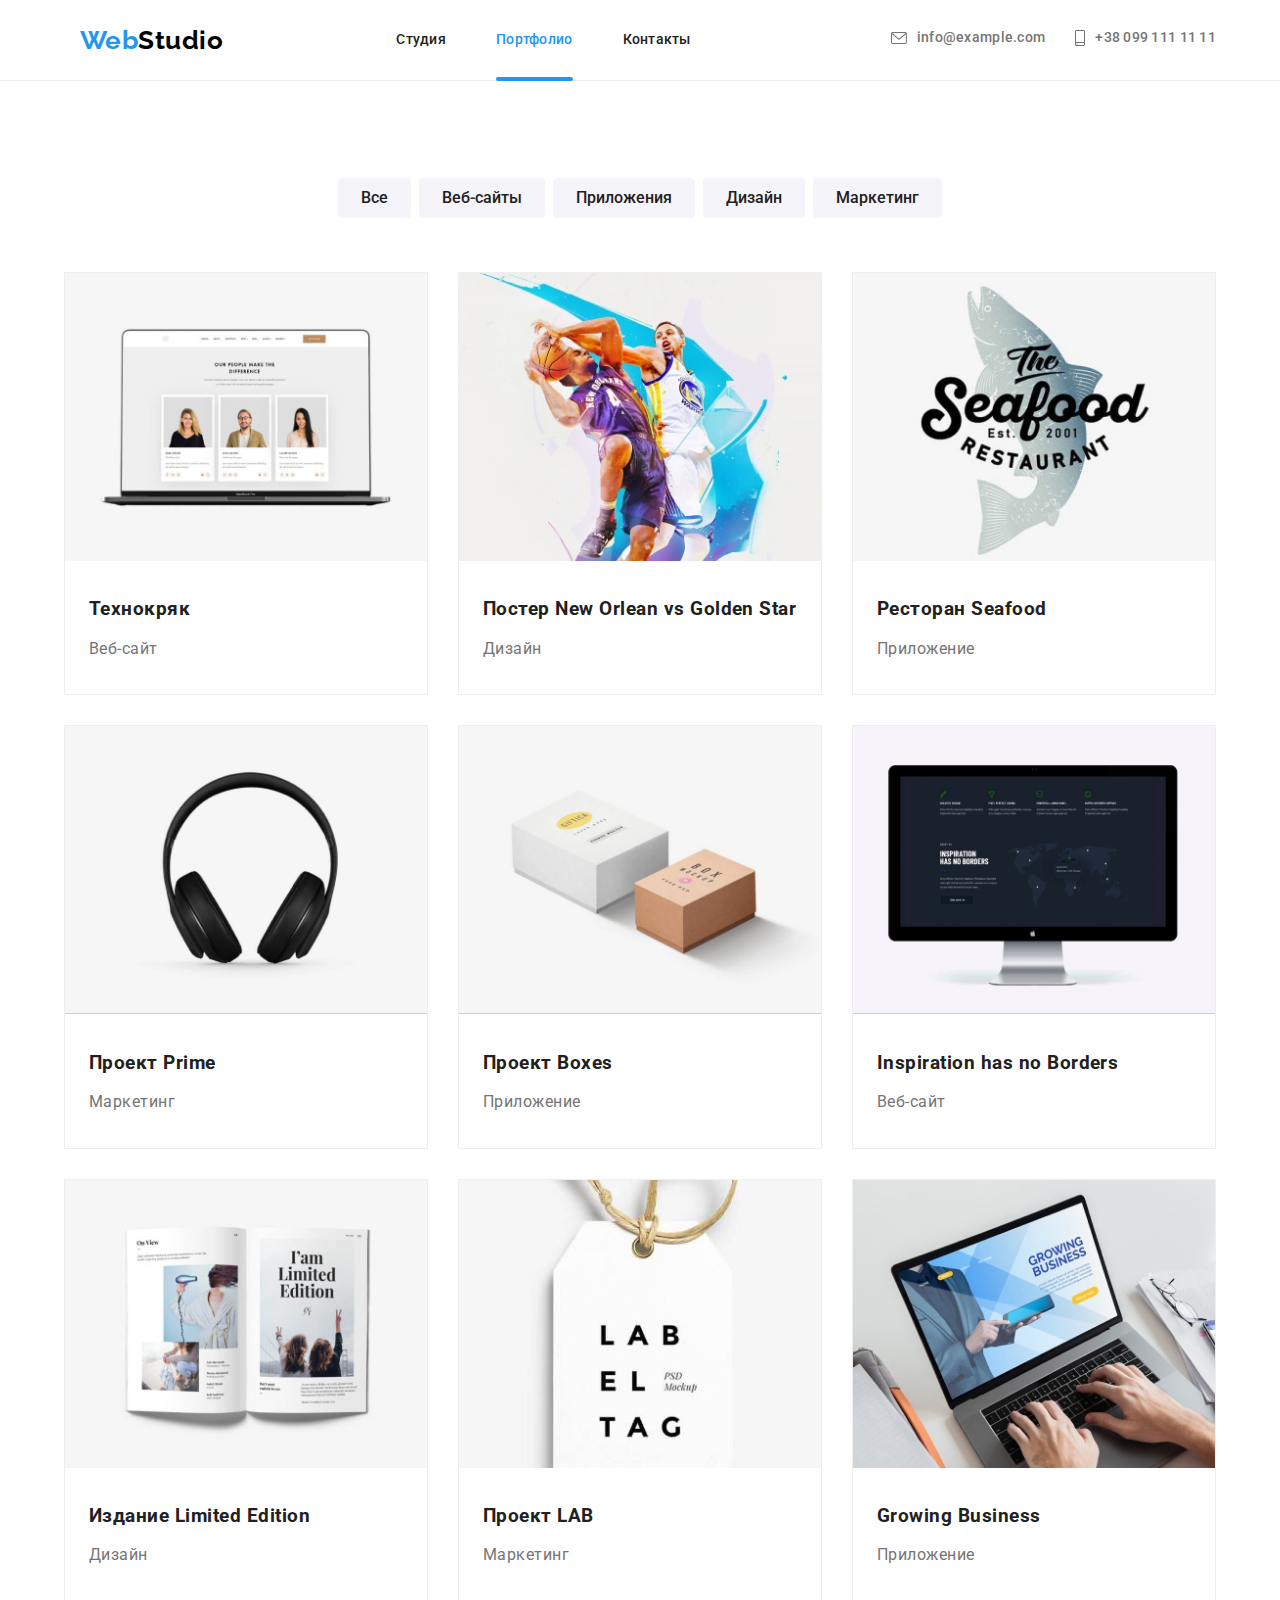
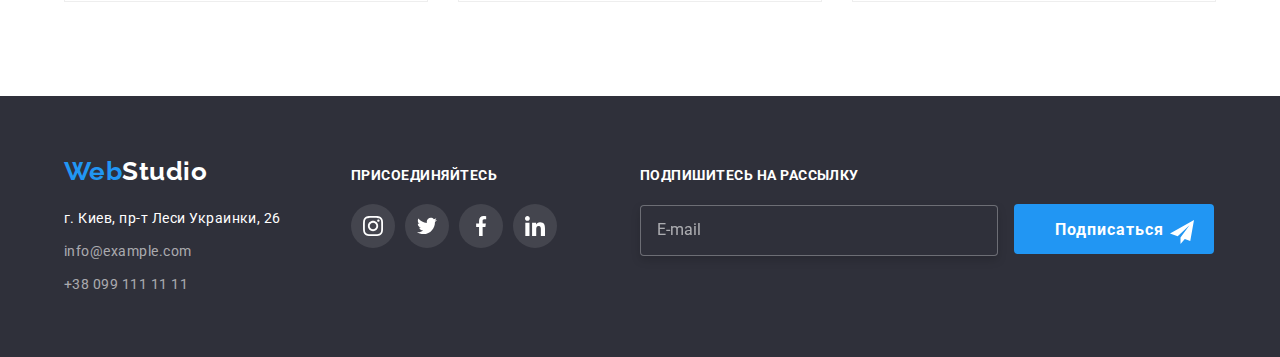
==== commit 0de0bd60: "hw8" ====
--- a/portfolio.html
+++ b/portfolio.html
@@ -82,7 +82,7 @@
                     <source srcset="./img/desktop/technokryak.jpg 1x, ./img/desktop/technokryak@2x.jpg 2x" media="(min-width: 1200px)"/>
                     <source srcset="./img/tablet/techokryak.jpg 1x, ./img/tablet/techokryak@2x.jpg 2x" media="(min-width: 768px)"/>
                     <source srcset="./img/mobile/tchnokryaj.jpg 1x, ./img/mobile/tchnokryaj@2x.jpg 2x" media="(min-width: 480px)"/>
-                    <img src="./img/photo/img5.jpg" class="team-card__pecture" alt="Фото ноутбука" />
+                    <img src="./img/photo/img5.jpg" class="team-card__pecture" alt="Фото ноутбука" width="450"/>
                   </picture>
               
                 <div class="overlay-description">
@@ -105,7 +105,7 @@
                   <source srcset="./img/desktop/goldenstar.jpg 1x, ./img/desktop/goldenstar@2x.jpg 2x" media="(min-width: 1200px)"/>
                   <source srcset="./img/tablet/golden-star.jpg 1x, ./img/tablet/golden-star@2x.jpg 2x" media="(min-width: 768px)"/>
                   <source srcset="./img/mobile/golden-star.jpg 1x, ./img/mobile/golden-star@2x.jpg 2x" media="(min-width: 480px)"/>
-                  <img src="./img/photo/img6.jpg" class="team-card__pecture" alt="Фото постера"  />
+                  <img src="./img/photo/img6.jpg" class="team-card__pecture" alt="Фото постера" width="450" />
                 </picture>
               
               <div class="overlay-description">
@@ -126,7 +126,7 @@
                   <source srcset="./img/desktop/seafood.jpg 1x, ./img/desktop/seafood@2x.jpg 2x" media="(min-width: 1200px)"/>
                   <source srcset="./img/tablet/seafood.jpg 1x, ./img/tablet/seafood@2x.jpg 2x" media="(min-width: 768px)"/>
                   <source srcset="./img/mobile/seafood.jpg 1x, ./img/mobile/seafood@2x.jpg 2x" media="(min-width: 480px)"/>
-                  <img src="./img/photo/img7.jpg" class="team-card__pecture" alt="Логотип ресторана"  />
+                  <img src="./img/photo/img7.jpg" class="team-card__pecture" alt="Логотип ресторана" width="450" />
                 </picture>
               
               <div class="overlay-description">
@@ -147,7 +147,7 @@
                 <source srcset="./img/desktop/headphones.jpg 1x, ./img/desktop/headphones@2x.jpg 2x" media="(min-width: 1200px)"/>
                 <source srcset="./img/tablet/prime.jpg 1x, ./img/tablet/prime@2x.jpg 2x" media="(min-width: 768px)"/>
                 <source srcset="./img/mobile/prime.jpg 1x, ./img/mobile/prime@2x.jpg 2x" media="(min-width: 480px)"/>
-                <img src="./img/photo/img8.jpg" class="team-card__pecture" alt="Фото наушников" />
+                <img src="./img/photo/img8.jpg" class="team-card__pecture" alt="Фото наушников" width="450"/>
               </picture>
              
               <div class="overlay-description">
@@ -168,7 +168,7 @@
                   <source srcset="./img/desktop/boxes.jpg 1x, ./img/desktop/boxes@2x.jpg 2x" media="(min-width: 1200px)"/>
                   <source srcset="./img/tablet/boxes.jpg 1x, ./img/tablet/boxes@2x.jpg 2x" media="(min-width: 768px)"/>
                   <source srcset="./img/mobile/boxes.jpg 1x, ./img/mobile/boxes@2x.jpg 2x" media="(min-width: 480px)"/>
-                  <img src="./img/photo/img9.jpg" class="team-card__pecture" alt="Фото коробок"  />
+                  <img src="./img/photo/img9.jpg" class="team-card__pecture" alt="Фото коробок" width="450" />
                 </picture>
                
               
@@ -190,7 +190,7 @@
                   <source srcset="./img/desktop/desktop.jpg 1x, ./img/desktop/desktop@2x.jpg 2x" media="(min-width: 1200px)"/>
                   <source srcset="./img/tablet/inspiration.jpg 1x, ./img/tablet/inspiration@2x.jpg 2x" media="(min-width: 768px)"/>
                   <source srcset="./img/mobile/inspirations.jpg 1x, ./img/mobile/inspirations@2x.jpg 2x" media="(min-width: 480px)"/>
-                  <img src="./img/photo/img10.jpg" class="team-card__pecture" alt="Фото десктопа"  />
+                  <img src="./img/photo/img10.jpg" class="team-card__pecture" alt="Фото десктопа" width="450" />
                 </picture>
               
               <div class="overlay-description">
@@ -210,7 +210,7 @@
                   <source srcset="./img/desktop/limited-edition.jpg 1x, ./img/desktop/limited-edition@2x.jpg 2x" media="(min-width: 1200px)"/>
                   <source srcset="./img/tablet/limited.jpg 1x, ./img/tablet/limited@2x.jpg 2x" media="(min-width: 768px)"/>
                   <source srcset="./img/mobile/limited.jpg 1x, ./img/mobile/limited@2x.jpg 2x" media="(min-width: 480px)"/>
-                  <img src="./img/photo/img11.jpg" class="team-card__pecture" alt="Фото журнала"  />
+                  <img src="./img/photo/img11.jpg" class="team-card__pecture" alt="Фото журнала" width="450" />
                 </picture>
               
               <div class="overlay-description">
@@ -230,7 +230,7 @@
                   <source srcset="./img/desktop/lab.jpg 1x, ./img/desktop/lab@2x.jpg 2x" media="(min-width: 1200px)"/>
                   <source srcset="./img/tablet/lab.jpg 1x, ./img/tablet/lab@2x.jpg 2x" media="(min-width: 768px)"/>
                   <source srcset="./img/mobile/lab.jpg 1x, ./img/mobile/lab@2x.jpg 2x" media="(min-width: 480px)"/>
-                  <img src="./img/photo/img12.jpg" class="team-card__pecture" alt="Фото лейбла"  />
+                  <img src="./img/photo/img12.jpg" class="team-card__pecture" alt="Фото лейбла" width="450" />
                 </picture>
               
               <div class="overlay-description">
@@ -251,7 +251,7 @@
                     <source srcset="./img/desktop/growing-business.jpg 1x, ./img/desktop/growing-business@2x.jpg 2x" media="(min-width: 1200px)"/>
                     <source srcset="./img/tablet/business.jpg 1x, ./img/tablet/business@2x.jpg 2x" media="(min-width: 768px)"/>
                     <source srcset="./img/mobile/growing.jpg 1x, ./img/mobile/growing@2x.jpg 2x" media="(min-width: 480px)"/>
-                    <img src="./img/photo/img13.jpg" class="team-card__pecture" alt="Фото ноутбука"  />
+                    <img src="./img/photo/img13.jpg" class="team-card__pecture" alt="Фото ноутбука" width="450" />
                   </picture>
              
               <div class="overlay-description">
--- a/css/main.min.css
+++ b/css/main.min.css
@@ -1,2 +1,2 @@
-/*! modern-normalize v1.0.0 | MIT License | https://github.com/sindresorhus/modern-normalize */*,::after,::before{box-sizing:border-box}:root{-moz-tab-size:4;tab-size:4}html{line-height:1.15;-webkit-text-size-adjust:100%}body{margin:0}body{font-family:system-ui,-apple-system,'Segoe UI',Roboto,Helvetica,Arial,sans-serif,'Apple Color Emoji','Segoe UI Emoji'}hr{height:0;color:inherit}abbr[title]{text-decoration:underline dotted}b,strong{font-weight:bolder}code,kbd,pre,samp{font-family:ui-monospace,SFMono-Regular,Consolas,'Liberation Mono',Menlo,monospace;font-size:1em}small{font-size:80%}sub,sup{font-size:75%;line-height:0;position:relative;vertical-align:baseline}sub{bottom:-.25em}sup{top:-.5em}table{text-indent:0;border-color:inherit}button,input,optgroup,select,textarea{font-family:inherit;font-size:100%;line-height:1.15;margin:0}button,select{text-transform:none}[type=button],[type=reset],[type=submit],button{-webkit-appearance:button}::-moz-focus-inner{border-style:none;padding:0}:-moz-focusring{outline:1px dotted ButtonText}:-moz-ui-invalid{box-shadow:none}legend{padding:0}progress{vertical-align:baseline}::-webkit-inner-spin-button,::-webkit-outer-spin-button{height:auto}[type=search]{-webkit-appearance:textfield;outline-offset:-2px}::-webkit-search-decoration{-webkit-appearance:none}::-webkit-file-upload-button{-webkit-appearance:button;font:inherit}summary{display:list-item}html{box-sizing:border-box}*,*::after,*::befor{box-sizing:inherit}body{color:#212121;background-color:#fff;font-family:"Roboto", sans-serif;letter-spacing:0.03em}.list{padding:0;margin:0;list-style:none}a{text-decoration:none}img{display:block;max-width:100%;height:auto}.flexbox{display:flex;flex-wrap:wrap}.caption{margin-top:0px;margin-bottom:30px;padding:0px 0px;font-weight:700;font-size:28px;line-height:1.17;text-align:center}@media (min-width: 1200px){.caption{font-size:36px;margin-bottom:50px}}.visually-hidden{position:absolute;width:1px;height:1px;margin:-1px;border:0;padding:0;clip:rect(0 0 0 0);overflow:hidden}p{margin:0;padding:0}ul{margin:0}.container{margin-left:auto;margin-right:auto;padding-left:15px;padding-right:15px;width:100%}@media (min-width: 480px){.container{width:calc(480px - 18px)}}@media (min-width: 768px){.container{width:750px}}@media (min-width: 1200px){.container{width:1182px}}.section{padding-top:60px;padding-bottom:60px}@media (min-width: 768px){.section{padding-top:60px;padding-bottom:60px}}@media (min-width: 1200px){.section{padding-top:94px;padding-bottom:94px}}.primary-button{display:inline-block;text-align:center;border-color:#2196f3;border-radius:4px;padding:10px 32px;min-width:200px;border:1px solid transparent;color:#fff;background-color:#2196f3;font-weight:400;font-size:16px;line-height:1.87;letter-spacing:0.06em;cursor:pointer;color:#fff;transition:background-color 250ms cubic-bezier(0.4, 0, 0.2, 1)}.primary-button:hover,.primary-button:focus{background-color:#188ce8;box-shadow:0px 4px 4px rgba(0,0,0,0.15)}.button__thumb{display:flex;justify-content:center;align-items:center;margin-top:30px}.form__button{padding:10px 55px 10px 56px}.form__button:hover,.form__button:focus{box-shadow:0px 4px 4px rgba(0,0,0,0.15);transition:250ms cubic-bezier(0.4, 0, 0.2, 1)}.backdrop{position:fixed;top:0;left:0;width:100%;height:100%;background-color:rgba(0,0,0,0.2);opacity:1;z-index:2;padding:50px 20px;overflow-y:scroll}.backdrop.is-hidden{opacity:0;visibility:hidden;pointer-events:none;transition:250ms cubic-bezier(0.4, 0, 0.2, 1);transform:translate(0%, 0%) scale(0) rotateX(0deg)}.modal{position:relative;overflow:hidden;background-color:#fff;box-shadow:0px 1px 3px rgba(0,0,0,0.12),0px 1px 1px rgba(0,0,0,0.14),0px 2px 1px rgba(0,0,0,0.2);border-radius:4px;transition:250ms cubic-bezier(0.4, 0, 0.2, 1)}@media (min-width: 480px){.modal{width:450px;height:609px}}@media screen and (min-width: 768px){.modal{width:450px;position:absolute;top:50%;left:50%;transform:translate(-50%, -50%) scale(1)}}@media (min-width: 1200px){.modal{width:528px;height:581px}}.is-hidden .modal{transform:translate(-50%, -50%) scale(0.5);transition:250ms cubic-bezier(0.4, 0, 0.2, 1)}.modal__button-close{display:flex;justify-content:center;align-items:center;position:absolute;top:8px;right:8px;padding:0;margin:0;width:30px;height:30px;background-color:#fff;border:1px solid rgba(0,0,0,0.1);border-radius:50%;cursor:pointer;transition:all 250ms cubic-bezier(0.4, 0, 0.2, 1)}.modal__button-close:hover,.modal__button-close:focus{fill:#2196f3;box-shadow:0px 4px 4px rgba(0,0,0,0.15)}.modal__content{padding:40px}.modal__icon-close{width:11px;height:11px}.modal__title{display:block;text-align:center;margin-bottom:12px;color:#000;font-weight:700;font-size:20px;line-height:1.15}.form{display:flex;flex-direction:column}.form__label{display:flex;flex-direction:column;position:relative;text-align:left;margin-bottom:10px;font-weight:400;font-size:12px;line-height:1.166;letter-spacing:0.01em;color:#757575}.form__name{margin-bottom:4px}.form__icon{position:absolute;left:12px;bottom:13px}.form__input{height:40px;padding-left:42px;border:1px solid rgba(33,33,33,0.2);border-radius:4px;transition:all 250ms cubic-bezier(0.4, 0, 0.2, 1)}.form__input:focus{outline-color:#2196f3;transition-property:border 250ms cubic-bezier(0.4, 0, 0.2, 1)}.form__input:focus+.form__icon{fill:#2196f3;transition-property:border 250ms cubic-bezier(0.4, 0, 0.2, 1)}.form__comment{resize:none;min-height:120px;display:flex;flex-direction:column;border:1px solid rgba(33,33,33,0.2);border-radius:4px;padding:12px 16px;margin-bottom:20px;transition:border 250ms cubic-bezier(0.4, 0, 0.2, 1)}.form__comment:hover,.form__comment:focus{outline-color:#2196f3}@media (min-width: 768px){.deal{display:flex;justify-content:center;align-items:center;margin-left:0}}.deal__text{font-weight:400;font-size:12px;line-height:1.71;margin-left:20px}@media (min-width: 1200px){.deal__text{font-size:14px;margin-left:0}}.deal__link{text-decoration:none;font-weight:400;font-size:12px;line-height:1.71;border-bottom:1px solid #2196f3;color:#2196f3}@media (min-width: 1200px){.deal__link{font-size:14px}}.deal__checkbox{position:absolute;visibility:hidden;clip:rect(0 0 0 0);width:1px;height:1px;margin:1px}.deal__thumb{position:relative;display:block}.deal__icon{position:absolute;background-image:url(../img/icons/square.svg);background-repeat:no-repeat;background-position:center;height:16px;width:16px;left:2px}.deal__checkbox:checked+.deal__icon{background-image:url(../img/icons/checkbox.svg);fill:#fff;background-color:#2196f3;background-size:contain;background-repeat:no-repeat;background-position:center;background-clip:border-box;transition:background-color 250ms cubic-bezier(0.4, 0, 0.2, 1),fill 250ms cubic-bezier(0.4, 0, 0.2, 1)}@media screen and (max-width: 767px){.logo{display:inline-block;margin-bottom:16px;padding-top:16px}}@media (min-width: 1200px){.logo{margin-right:93px}}.page-header__logo-active{color:#2196f3;font-family:"Raleway", sans-serif;font-weight:700;font-size:24px;line-height:1.19}@media (min-width: 1200px){.page-header__logo-active{font-size:26px;padding-top:25px;padding-bottom:25px}}.page-header__logo-black{color:#000;font-family:"Raleway", sans-serif;font-weight:700;font-size:24px;line-height:1.19}@media (min-width: 1200px){.page-header__logo-black{font-size:26px;padding-top:25px;padding-bottom:25px}}.footer__logo{margin-bottom:20px}@media (min-width: 1200px){.footer__logo{text-align:start}}.footer__logo-activ{color:#2196f3;font-family:"Raleway", sans-serif;font-weight:700;font-size:26px;line-height:1.19}.footer__logo-white{color:#fff;font-family:"Raleway", sans-serif;font-weight:700;font-size:26px;line-height:1.19}.social-icons{display:flex;justify-content:center;align-items:center;padding-bottom:24px}.social-icons__icon{width:20px;height:20px}.social-icons__item:not(:last-child){margin-right:10px}.social-icons__link{display:flex;justify-content:center;align-items:center;width:44px;height:44px;background-color:#fff;fill:#AFB1B8;border-radius:50%;transition:background-color cubic-bezier(0.4, 0, 0.2, 1) 250ms,fill 250ms cubic-bezier(0.4, 0, 0.2, 1)}.social-icons__link:hover,.social-icons__link:focus,.social-icons__link__icon:hover,.social-icons__link__icon:focus{background-color:#2196f3;fill:#fff}@media (min-width: 768px){.page-header .flexbox{align-items:center;justify-content:flex-start}}@media (min-width: 1200px){.page-header .flexbox{align-items:center;justify-content:flex-end}}.page-header{height:60px;position:relative}@media (min-width: 768px){.page-header{height:80px}}.line{border-bottom:1px solid #ECECEC;flex-grow:1;display:flex}.menu-container{background-color:#fff;z-index:1;margin-left:auto;margin-right:auto;text-align:center}@media screen and (max-width: 767px){.menu-container{border-top:1px solid #ececec;box-shadow:0px 1px 3px rgba(0,0,0,0.16),0px 2px 4px rgba(0,0,0,0.08),0px 4px 8px rgba(0,0,0,0.04);padding:60px 15px;display:none;position:absolute;top:100%;left:0;width:100%;height:453px;transition:all 250ms cubic-bezier(0.4, 0, 0.2, 1)}.menu-container.is-open{display:block}}@media (min-width: 768px){.menu-container{display:flex}}@media (min-width: 1200px){.menu-container{align-items:baseline}}.menu-button{position:absolute;top:10px;right:15px;padding:0;margin:0;width:40px;height:40px;display:inline-flex;justify-content:center;align-items:center;background:transparent;border:none}.menu-button .icon-cross{opacity:0}.menu-button.is-open .icon-cross{opacity:1}.menu-button.is-open .icon-menu{opacity:0}@media (min-width: 768px){.menu-button{display:none}}.site-nav .current{color:#2196f3}@media (min-width: 768px){.site-nav{display:flex;justify-content:center;margin-left:80px;margin-right:80px}}@media (min-width: 1200px){.site-nav{margin-right:auto}}@media (min-width: 768px){.site-nav__item:not(:last-child){margin-right:50px}}.navigation{display:flex;justify-content:center;align-items:center}@media (min-width: 1200px){.navigation{margin-right:0}}.site-nav__link{display:block;padding-top:32px;padding-bottom:32px;color:#212121;font-weight:500;font-size:14px;line-height:1.14;letter-spacing:0.02em}.site-nav__link:hover,.site-nav__link:focus{color:#2196f3}.site-nav__link .current{color:#2196f3}@media screen and (max-width: 767px){.site-nav__link{display:inline-block;font-size:18px}}.site-nav__link{position:relative}.current:after{content:"";position:absolute;left:0;bottom:-1px;width:100%;height:4px;background-color:#2196f3;border-radius:2px}@media (min-width: 1200px){.nav-box{justify-content:center;align-items:baseline;margin-right:200px}}.contacts__icon{fill:#757575;margin-right:10px}.contacts{display:flex;justify-content:center;align-items:center}@media screen and (max-width: 767px){.contacts{display:inline-block}}.contacts__link{display:flex;align-items:center;font-weight:500;font-size:14px;line-height:1.14;letter-spacing:0.02em;color:#757575;transition:color 250ms cubic-bezier(0.4, 0, 0.2, 1)}@media screen and (max-width: 767px){.contacts__link{font-size:18px}}.contacts__link:hover,.contacts__link:focus{color:#2196f3}.contacts__link:hover .contacts__icon{fill:#2196f3}.contacts__item:not(:last-child){margin-bottom:10px}@media (min-width: 1200px){.contacts__item:not(:last-child){margin-bottom:0;margin-right:30px}}@media screen and (max-width: 767px){.contacts__item:not(:last-child){margin-bottom:16px}}.footer-address{color:#fff;font-weight:400;font-size:14px;line-height:1.71}.footer-address__link-mail{display:block;margin-bottom:9px;margin-top:9px;color:rgba(255,255,255,0.6)}.footer-address__link-tel{color:rgba(255,255,255,0.6)}.contacts-box{display:flex;justify-content:center;align-items:center;flex-direction:column}.hero{display:flex;justify-content:center;align-items:center;height:400px;max-width:1600px;margin-right:auto;margin-left:auto;background-image:linear-gradient(to right, rgba(47,48,58,0.4), rgba(47,48,58,0.4)),url(../img/mobile/bgi.header.mob..jpg);background-size:cover;background-repeat:no-repeat;background-position:center}@media (min-width: 1200px){.hero{height:600px}}@media screen and (min-width: 1200px) and (min-device-pixel-ratio: 2), screen and (min-width: 1200px) and (min-resolution: 192dpi), screen and (min-width: 1200px) and (min-resolution: 2dppx){.hero{background-image:url(../img/mobile/bgi@2x.jpg)}}@media (min-width: 1200px) and (min-width: 768px){.hero{background-image:url(../img/tablet/bgi.jpg)}}@media screen and (min-width: 1200px) and (min-width: 768px) and (min-device-pixel-ratio: 2), screen and (min-width: 1200px) and (min-width: 768px) and (min-resolution: 192dpi), screen and (min-width: 1200px) and (min-width: 768px) and (min-resolution: 2dppx){.hero{background-image:url(../img/tablet/bgi@2x.jpg)}}@media (min-width: 1200px) and (min-width: 1200px){.hero{background-image:url(../img/desktop/bcg.jpg)}}@media screen and (min-width: 1200px) and (min-width: 1200px) and (min-device-pixel-ratio: 2), screen and (min-width: 1200px) and (min-width: 1200px) and (min-resolution: 192dpi), screen and (min-width: 1200px) and (min-width: 1200px) and (min-resolution: 2dppx){.hero{background-image:url(../img/desktop/bcg@2x.jpg)}}.hero__box{text-align:center}.hero__title{margin-top:0px;margin-bottom:30px;color:#fff;font-weight:900;font-size:26px;line-height:1.61;text-transform:uppercase;letter-spacing:0.06em}@media (min-width: 1200px){.hero__title{font-weight:900;font-size:44px;line-height:1.36}}@media (min-width: 768px){.features__list{display:flex;flex-wrap:wrap}}.features__thumb{display:flex;justify-content:center;align-items:center;background-color:#f5f4fa;border:1px solid transparent;border-radius:4px;height:120px;margin-bottom:30px}.features__title{margin-top:0px;margin-bottom:10px;font-weight:700;font-size:14px;line-height:1.14;text-transform:uppercase;text-align:center}@media (min-width: 768px){.features__title{text-align:start}}@media (min-width: 1200px){.features__title{text-align:start}}.features__text{color:#757575;font-weight:400;font-size:14px;line-height:1.71}.features__item:not(:last-child){margin-bottom:30px}@media (min-width: 768px){.features__item{flex-basis:calc((100% - 30px)/2);margin-right:30px}}.features__item:nth-last-child(-n+2){margin-bottom:0}.features__item:nth-child(2n){margin-right:0}@media (min-width: 1200px){.features__item{flex-basis:calc((100% - 30px * 3)/4)}.features__item:not(:last-child){margin-right:30px}}@media (min-width: 1200px){.features .section{padding-bottom:0}}.gallery-section{display:none}@media (min-width: 1200px){.gallery-section{display:block}}.gallery__item{width:calc((100% - 30px * 2) / 3)}.gallery__item:not(:last-child){margin-right:30px}.gallery__item{position:relative}.gallery__text{color:#fff;font-weight:700;font-size:14px;line-height:1.71;letter-spacing:0.03em;text-transform:uppercase}.gallery__box{position:absolute;left:0;bottom:0;width:100%;height:70px;display:flex;justify-content:center;align-items:center;align-items:center;background-color:rgba(47,48,58,0.8)}.team-section{background-color:#f5f4fa}.team-card__thumb{padding-right:24px;padding-left:24px;padding-bottom:20px;padding-top:20px;text-align:center}.team-card__name{color:#212121}.team-card__text{margin-top:0px;margin-bottom:16px;color:#757575;font-weight:400;font-size:16px;line-height:1.18}@media (min-width: 768px){.team-card{display:flex;flex-wrap:wrap}}.team-card__item{box-shadow:0px 1px 3px rgba(0,0,0,0.12),0px 1px 1px rgba(0,0,0,0.14),0px 2px 1px rgba(0,0,0,0.2);border-radius:0px 0px 4px 4px;background-color:getColor(white-text)}.team-card__item:not(:last-child){margin-bottom:60px}@media (min-width: 768px){.team-card__item{flex-basis:calc((100% - 30px)/2);margin-right:30px}.team-card__item:nth-child(-n+2){margin-bottom:30px}.team-card__item:nth-last-child(-n+2){margin-bottom:0}.team-card__item:nth-child(2n){margin-right:0}}@media (min-width: 1200px){.team-card__item{flex-basis:calc((100% - 30px * 3) / 4)}.team-card__item:nth-child(-n+2){margin-bottom:0}.team-card__item:not(:last-child){margin-right:30px}}.clients__link{display:flex;justify-content:center;align-items:center;width:100%;height:90px;fill:#AFB1B8;border:1px solid #AFB1B8;border-radius:4px;transition:border-color 250ms cubic-bezier(0.4, 0, 0.2, 1),fill 250ms cubic-bezier(0.4, 0, 0.2, 1)}.clients__item .clients__link:hover .clients__icon,.clients__item .clients__link:focus .clients__icon,.clients__item .clients__link:hover,.clients__item .clients__link:focus{border-color:#2196f3;fill:#2196f3}.clients__icon{fill:#AFB1B8;transition:fill 250ms cubic-bezier(0.4, 0, 0.2, 1)}@media (max-width: 480px){.clients{margin:-15}}@media (max-width: 480px){.clients__item{margin:15px;width:calc(50% - 30px)}}@media (min-width: 480px){.clients{margin:-15px}}@media (min-width: 480px){.clients__item{margin:15px;width:calc(50% - 30px)}}@media (min-width: 768px){.clients{margin:-15px}}@media (min-width: 768px){.clients__item{margin:15px;width:calc(33.333% - 30px)}}@media (min-width: 1200px){.clients__item{width:calc((100% - 30px * 5) / 6);margin:0}.clients__item:not(:last-child){margin-right:30px}}.footer .container{padding:60px 15px;text-align:center}@media (min-width: 1200px){.footer .container{display:flex;align-items:baseline}}.footer{background-color:#2f303a}.footer__thumb{display:flex;flex-direction:column;padding-top:0px;padding-bottom:0px;text-align:center}@media (max-width: 768px){.footer__thumb{margin-bottom:60px}}@media (min-width: 768px){.wrapper{display:flex;align-items:baseline;justify-content:space-around;margin-bottom:60px}}@media (min-width: 1200px){.wrapper{margin-bottom:0}}@media screen and (max-width: 1199px){.footer-box{margin-bottom:60px}}@media (min-width: 1200px){.footer-box{display:inline-block;margin-left:70px}}.footer-address{color:#fff;font-weight:400;font-size:14px;line-height:1.71;font-style:normal}.footer-address__link-mail{display:block;margin-bottom:9px;margin-top:9px;color:rgba(255,255,255,0.6)}.footer-address__link-tel{color:rgba(255,255,255,0.6)}@media (min-width: 1200px){.footer-address{text-align:start}}.follow{display:block;font-weight:700;font-size:14px;line-height:1.14;text-transform:uppercase;color:#fff;margin-bottom:20px}@media (min-width: 1200px){.follow{text-align:start}}.footer-icons{display:flex;justify-content:center;align-items:center}.footer-icons__item{width:calc((100% - 10px * 3) /4)}.footer-icons__item:not(:last-child){margin-right:10px}.footer-icons__link{display:flex;justify-content:center;align-items:center;width:44px;height:44px;background-color:rgba(255,255,255,0.1);border-radius:50%;transition:background-color 250ms cubic-bezier(0.4, 0, 0.2, 1)}.footer-icons__link:hover,.footer-icons__link:focus{background-color:#2196f3}.footer__icon{width:20px;height:20px;fill:#fff}.footer__icon :hover,.footer__icon :focus{fill:#fff}.footer-box{display:inline-block}@media (min-width: 480px){.footer-box{margin-bottom:60px}}@media (min-width: 1200px){.subscribe{margin-left:83px}}.subscribe__title{display:block;margin-bottom:20px;color:#fff;font-weight:700;font-size:14px;line-height:1.14;text-transform:uppercase}@media (min-width: 1200px){.subscribe__title{text-align:start}}.subscribe__field{width:100%;margin-right:12px;padding-left:16px;padding-top:15px;padding-bottom:15px;color:rgba(255,255,255,0.6);background:#2f303a;border:1px solid rgba(255,255,255,0.3);filter:drop-shadow(0px 4px 4px rgba(0,0,0,0.15));border-radius:4px;transition:border 250ms cubic-bezier(0.4, 0, 0.2, 1)}@media (min-width: 768px){.subscribe__field{width:450px}}@media (min-width: 1200px){.subscribe__field{width:358px}.subscribe__field:hover,.subscribe__field:focus{border:1px solid rgba(255,255,255,0.3);box-sizing:border-box;outline-color:drop-shadow(0px 4px 4px rgba(0,0,0,0.15));border-radius:4px}}.subscribe__form input::placeholder{color:rgba(255,255,255,0.6)}.subscribe__button{position:relative;width:200px;height:50px;text-align:center;margin-top:20px;border-color:#2196f3;border-radius:4px;padding:10px 29px;border:1px solid transparent;color:#fff;background-color:#2196f3;font-weight:700;font-size:16px;line-height:1.87;letter-spacing:0.06em;cursor:pointer;transition:background-color 250ms cubic-bezier(0.4, 0, 0.2, 1)}.subscribe__button:hover,.subscribe__button:focus{box-shadow:0px 4px 4px rgba(0,0,0,0.15);background-color:#188ce8;fill:#fff}@media (min-width: 768px){.subscribe__button{display:flex;align-items:center;justify-content:center;margin:auto;margin-top:20px}}@media (min-width: 1200px){.subscribe__button{display:inline-block;margin-top:0}}.subscribe__button-icon{position:absolute;margin-left:10px;top:30%;right:10%;fill:#fff}.subscribe__inscription{margin-right:10px}.filter{margin-bottom:40px}@media (min-width: 768px){.filter{justify-content:center;margin-bottom:30px}}@media (min-width: 1200px){.filter{margin-bottom:50px}}.filter__button{display:block;border-color:#2196f3;border-radius:4px;padding:6px 22px;text-align:center;border:1px solid transparent;font-weight:500;font-size:16px;line-height:1.625;color:#212121;background-color:#f5f4fa;border-color:#f5f4fa;transition:background-color 250ms cubic-bezier(0.4, 0, 0.2, 1);cursor:pointer}.filter__button:hover,.filter__button:focus{color:#2196f3}.filter__button:hover{background-color:#2196f3;color:#fff;box-shadow:0px 3px 1px rgba(0,0,0,0.1),0px 1px 2px rgba(0,0,0,0.08),0px 2px 2px rgba(0,0,0,0.12);border-color:transparent}.filter__item{margin:4px}@media (min-width: 768px){.portfolio-box{display:flex;flex-wrap:wrap}}.portfolio{background:#fff;border:1px solid #EEEEEE}@media screen and (max-width: 767px){.portfolio:not(:last-child){margin-bottom:30px}}@media (min-width: 768px){.portfolio{width:calc((100% - 30px) / 2);margin-right:30px;margin-bottom:30px}.portfolio:last-of-type{margin-bottom:0}}@media screen and (min-width: 768px) and (max-width: 1199px){.portfolio:nth-child(2n){margin-right:0}}@media (min-width: 1200px){.portfolio{width:calc((100% - 30px * 2) / 3)}.portfolio:nth-last-child(-n+3){margin-bottom:0}.portfolio:nth-child(3n){margin-right:0}}.portfolio-link{display:block;width:100%;background-color:#fff;box-shadow:none;transition:box-shadow 250ms cubic-bezier(0.4, 0, 0.2, 1)}.overlay{position:relative;overflow:hidden}.portfolio-link .team-card__thumb{text-align:left}.portfolio-link:hover .team-card__thumb{box-shadow:0px 1px 3px rgba(0,0,0,0.12),0px 1px 1px rgba(0,0,0,0.14),0px 2px 1px rgba(0,0,0,0.2);border-radius:0px 0px 4px 4px}.portfolio-link:hover .overlay-description{transition:transform 250ms cubic-bezier(0.4, 0, 0.2, 1);transform:translateY(0)}.overlay-description{position:absolute;top:0;left:0;width:100%;height:100%;padding:63px 24px;background-color:rgba(33,150,243,0.9);transform:translateY(100%);transition:transform 250ms cubic-bezier(0.4, 0, 0.2, 1)}.overlay-text{color:#fff;font-weight:400;font-size:18px;line-height:1.5}
+/*! modern-normalize v1.0.0 | MIT License | https://github.com/sindresorhus/modern-normalize */*,::after,::before{box-sizing:border-box}:root{-moz-tab-size:4;tab-size:4}html{line-height:1.15;-webkit-text-size-adjust:100%}body{margin:0}body{font-family:system-ui,-apple-system,'Segoe UI',Roboto,Helvetica,Arial,sans-serif,'Apple Color Emoji','Segoe UI Emoji'}hr{height:0;color:inherit}abbr[title]{text-decoration:underline dotted}b,strong{font-weight:bolder}code,kbd,pre,samp{font-family:ui-monospace,SFMono-Regular,Consolas,'Liberation Mono',Menlo,monospace;font-size:1em}small{font-size:80%}sub,sup{font-size:75%;line-height:0;position:relative;vertical-align:baseline}sub{bottom:-.25em}sup{top:-.5em}table{text-indent:0;border-color:inherit}button,input,optgroup,select,textarea{font-family:inherit;font-size:100%;line-height:1.15;margin:0}button,select{text-transform:none}[type=button],[type=reset],[type=submit],button{-webkit-appearance:button}::-moz-focus-inner{border-style:none;padding:0}:-moz-focusring{outline:1px dotted ButtonText}:-moz-ui-invalid{box-shadow:none}legend{padding:0}progress{vertical-align:baseline}::-webkit-inner-spin-button,::-webkit-outer-spin-button{height:auto}[type=search]{-webkit-appearance:textfield;outline-offset:-2px}::-webkit-search-decoration{-webkit-appearance:none}::-webkit-file-upload-button{-webkit-appearance:button;font:inherit}summary{display:list-item}html{box-sizing:border-box}*,*::after,*::befor{box-sizing:inherit}body{color:#212121;background-color:#fff;font-family:"Roboto", sans-serif;letter-spacing:0.03em}.list{padding:0;margin:0;list-style:none}a{text-decoration:none}img{display:block;max-width:100%;height:auto}.flexbox{display:flex;flex-wrap:wrap}.caption{margin-top:0px;margin-bottom:30px;padding:0px 0px;font-weight:700;font-size:28px;line-height:1.17;text-align:center}@media (min-width: 1200px){.caption{font-size:36px;margin-bottom:50px}}.visually-hidden{position:absolute;width:1px;height:1px;margin:-1px;border:0;padding:0;clip:rect(0 0 0 0);overflow:hidden}p{margin:0;padding:0}ul{margin:0}.container{margin-left:auto;margin-right:auto;padding-left:15px;padding-right:15px;width:100%}@media (min-width: 480px){.container{width:calc(480px - 18px)}}@media (min-width: 768px){.container{width:750px}}@media (min-width: 1200px){.container{width:1182px}}.section{padding-top:60px;padding-bottom:60px}@media (min-width: 768px){.section{padding-top:60px;padding-bottom:60px}}@media (min-width: 1200px){.section{padding-top:94px;padding-bottom:94px}}.primary-button{display:inline-block;text-align:center;border-color:#2196f3;border-radius:4px;padding:10px 32px;min-width:200px;border:1px solid transparent;color:#fff;background-color:#2196f3;font-weight:400;font-size:16px;line-height:1.87;letter-spacing:0.06em;cursor:pointer;color:#fff;transition:background-color 250ms cubic-bezier(0.4, 0, 0.2, 1)}.primary-button:hover,.primary-button:focus{background-color:#188ce8;box-shadow:0px 4px 4px rgba(0,0,0,0.15)}.button__thumb{display:flex;justify-content:center;align-items:center;margin-top:30px}.form__button{padding:10px 55px 10px 56px}.form__button:hover,.form__button:focus{box-shadow:0px 4px 4px rgba(0,0,0,0.15);transition:250ms cubic-bezier(0.4, 0, 0.2, 1)}.backdrop{position:fixed;top:0;left:0;width:100%;height:100%;background-color:rgba(0,0,0,0.2);opacity:1;z-index:2;padding:50px 20px;overflow-y:scroll}.backdrop.is-hidden{opacity:0;visibility:hidden;pointer-events:none;transition:250ms cubic-bezier(0.4, 0, 0.2, 1);transform:translate(0%, 0%) scale(0) rotateX(0deg)}.modal{position:relative;overflow:hidden;background-color:#fff;box-shadow:0px 1px 3px rgba(0,0,0,0.12),0px 1px 1px rgba(0,0,0,0.14),0px 2px 1px rgba(0,0,0,0.2);border-radius:4px;transition:250ms cubic-bezier(0.4, 0, 0.2, 1)}@media (min-width: 480px){.modal{width:450px;height:609px}}@media screen and (min-width: 768px){.modal{width:450px;position:absolute;top:50%;left:50%;transform:translate(-50%, -50%) scale(1)}}@media (min-width: 1200px){.modal{width:528px;height:581px}}.is-hidden .modal{transform:translate(-50%, -50%) scale(0.5);transition:250ms cubic-bezier(0.4, 0, 0.2, 1)}.modal__button-close{display:flex;justify-content:center;align-items:center;position:absolute;top:8px;right:8px;padding:0;margin:0;width:30px;height:30px;background-color:#fff;border:1px solid rgba(0,0,0,0.1);border-radius:50%;cursor:pointer;transition:all 250ms cubic-bezier(0.4, 0, 0.2, 1)}.modal__button-close:hover,.modal__button-close:focus{fill:#2196f3;box-shadow:0px 4px 4px rgba(0,0,0,0.15)}.modal__content{padding:40px}.modal__icon-close{width:11px;height:11px}.modal__title{display:block;text-align:center;margin-bottom:12px;color:#000;font-weight:700;font-size:20px;line-height:1.15}.form{display:flex;flex-direction:column}.form__label{display:flex;flex-direction:column;position:relative;text-align:left;margin-bottom:10px;font-weight:400;font-size:12px;line-height:1.166;letter-spacing:0.01em;color:#757575}.form__name{margin-bottom:4px}.form__icon{position:absolute;left:12px;bottom:13px}.form__input{height:40px;padding-left:42px;border:1px solid rgba(33,33,33,0.2);border-radius:4px;transition:all 250ms cubic-bezier(0.4, 0, 0.2, 1)}.form__input:focus{outline-color:#2196f3;transition-property:border 250ms cubic-bezier(0.4, 0, 0.2, 1)}.form__input:focus+.form__icon{fill:#2196f3;transition-property:border 250ms cubic-bezier(0.4, 0, 0.2, 1)}.form__comment{resize:none;min-height:120px;display:flex;flex-direction:column;border:1px solid rgba(33,33,33,0.2);border-radius:4px;padding:12px 16px;margin-bottom:20px;transition:border 250ms cubic-bezier(0.4, 0, 0.2, 1)}.form__comment:hover,.form__comment:focus{outline-color:#2196f3}@media (min-width: 768px){.deal{display:flex;justify-content:center;align-items:center;margin-left:0}}.deal__text{font-weight:400;font-size:12px;line-height:1.71;margin-left:20px}@media (min-width: 1200px){.deal__text{font-size:14px;margin-left:0}}.deal__link{text-decoration:none;font-weight:400;font-size:12px;line-height:1.71;border-bottom:1px solid #2196f3;color:#2196f3}@media (min-width: 1200px){.deal__link{font-size:14px}}.deal__checkbox{position:absolute;visibility:hidden;clip:rect(0 0 0 0);width:1px;height:1px;margin:1px}.deal__thumb{position:relative;display:block}.deal__icon{position:absolute;background-image:url(../img/icons/square.svg);background-repeat:no-repeat;background-position:center;height:16px;width:16px;left:2px}.deal__checkbox:checked+.deal__icon{background-image:url(../img/icons/checkbox.svg);fill:#fff;background-color:#2196f3;background-size:contain;background-repeat:no-repeat;background-position:center;background-clip:border-box;transition:background-color 250ms cubic-bezier(0.4, 0, 0.2, 1),fill 250ms cubic-bezier(0.4, 0, 0.2, 1)}@media screen and (max-width: 767px){.logo{display:inline-block;margin-bottom:16px;padding-top:16px}}@media (min-width: 1200px){.logo{margin-right:93px}}.page-header__logo-active{color:#2196f3;font-family:"Raleway", sans-serif;font-weight:700;font-size:24px;line-height:1.19}@media (min-width: 1200px){.page-header__logo-active{font-size:26px;padding-top:25px;padding-bottom:25px}}.page-header__logo-black{color:#000;font-family:"Raleway", sans-serif;font-weight:700;font-size:24px;line-height:1.19}@media (min-width: 1200px){.page-header__logo-black{font-size:26px;padding-top:25px;padding-bottom:25px}}.footer__logo{margin-bottom:20px}@media (min-width: 1200px){.footer__logo{text-align:start}}.footer__logo-activ{color:#2196f3;font-family:"Raleway", sans-serif;font-weight:700;font-size:26px;line-height:1.19}.footer__logo-white{color:#fff;font-family:"Raleway", sans-serif;font-weight:700;font-size:26px;line-height:1.19}.social-icons{display:flex;justify-content:center;align-items:center;padding-bottom:24px}.social-icons__icon{width:20px;height:20px}.social-icons__item:not(:last-child){margin-right:10px}.social-icons__link{display:flex;justify-content:center;align-items:center;width:44px;height:44px;background-color:#fff;fill:#AFB1B8;border-radius:50%;transition:background-color cubic-bezier(0.4, 0, 0.2, 1) 250ms,fill 250ms cubic-bezier(0.4, 0, 0.2, 1)}.social-icons__link:hover,.social-icons__link:focus,.social-icons__link__icon:hover,.social-icons__link__icon:focus{background-color:#2196f3;fill:#fff}@media (min-width: 768px){.page-header .flexbox{align-items:center;justify-content:flex-start}}@media (min-width: 1200px){.page-header .flexbox{align-items:center;justify-content:flex-end}}.page-header{height:60px;position:relative}@media (min-width: 768px){.page-header{height:80px}}.line{border-bottom:1px solid #ECECEC;flex-grow:1;display:flex}.menu-container{background-color:#fff;z-index:1;margin-left:auto;margin-right:auto;text-align:center}@media screen and (max-width: 767px){.menu-container{border-top:1px solid #ececec;box-shadow:0px 1px 3px rgba(0,0,0,0.16),0px 2px 4px rgba(0,0,0,0.08),0px 4px 8px rgba(0,0,0,0.04);padding:60px 15px;display:none;position:absolute;top:100%;left:0;width:100%;height:453px;transition:all 250ms cubic-bezier(0.4, 0, 0.2, 1)}.menu-container.is-open{display:block}}@media (min-width: 768px){.menu-container{display:flex}}@media (min-width: 1200px){.menu-container{align-items:baseline}}.menu-button{position:absolute;top:10px;right:15px;padding:0;margin:0;width:40px;height:40px;display:inline-flex;justify-content:center;align-items:center;background:transparent;border:none}.menu-button .icon-cross{opacity:0}.menu-button.is-open .icon-cross{opacity:1}.menu-button.is-open .icon-menu{opacity:0}@media (min-width: 768px){.menu-button{display:none}}.site-nav .current{color:#2196f3}@media (min-width: 768px){.site-nav{display:flex;justify-content:center;margin-left:80px;margin-right:80px}}@media (min-width: 1200px){.site-nav{margin-right:auto}}@media (min-width: 768px){.site-nav__item:not(:last-child){margin-right:50px}}.navigation{display:flex;justify-content:center;align-items:center}@media (min-width: 1200px){.navigation{margin-right:0}}.site-nav__link{display:block;padding-top:32px;padding-bottom:32px;color:#212121;font-weight:500;font-size:14px;line-height:1.14;letter-spacing:0.02em}.site-nav__link:hover,.site-nav__link:focus{color:#2196f3}.site-nav__link .current{color:#2196f3}@media screen and (max-width: 767px){.site-nav__link{display:inline-block;font-size:18px}}.site-nav__link{position:relative}.current:after{content:"";position:absolute;left:0;bottom:-1px;width:100%;height:4px;background-color:#2196f3;border-radius:2px}@media (min-width: 1200px){.nav-box{justify-content:center;align-items:baseline;margin-right:200px}}.contacts__icon{fill:#757575;margin-right:10px}.contacts{display:flex;justify-content:center;align-items:center}@media screen and (max-width: 767px){.contacts{display:inline-block}}.contacts__link{display:flex;align-items:center;font-weight:500;font-size:14px;line-height:1.14;letter-spacing:0.02em;color:#757575;transition:color 250ms cubic-bezier(0.4, 0, 0.2, 1)}@media screen and (max-width: 767px){.contacts__link{font-size:18px}}.contacts__link:hover,.contacts__link:focus{color:#2196f3}.contacts__link:hover .contacts__icon{fill:#2196f3}.contacts__item:not(:last-child){margin-bottom:10px}@media (min-width: 1200px){.contacts__item:not(:last-child){margin-bottom:0;margin-right:30px}}@media screen and (max-width: 767px){.contacts__item:not(:last-child){margin-bottom:16px}}.footer-address{color:#fff;font-weight:400;font-size:14px;line-height:1.71}.footer-address__link-mail{display:block;margin-bottom:9px;margin-top:9px;color:rgba(255,255,255,0.6)}.footer-address__link-tel{color:rgba(255,255,255,0.6)}.contacts-box{display:flex;justify-content:center;align-items:center;flex-direction:column}.hero{display:flex;justify-content:center;align-items:center;height:400px;max-width:1600px;margin-right:auto;margin-left:auto;background-image:linear-gradient(to right, rgba(47,48,58,0.4), rgba(47,48,58,0.4)),url(../img/mobile/bgi.header.mob..jpg);background-size:cover;background-repeat:no-repeat;background-position:center}@media (min-width: 1200px){.hero{height:600px}}@media screen and (min-width: 1200px) and (min-device-pixel-ratio: 2), screen and (min-width: 1200px) and (min-resolution: 192dpi), screen and (min-width: 1200px) and (min-resolution: 2dppx){.hero{background-image:url(../img/mobile/bgi@2x.jpg)}}@media (min-width: 1200px) and (min-width: 768px){.hero{background-image:url(../img/tablet/bgi.jpg)}}@media screen and (min-width: 1200px) and (min-width: 768px) and (min-device-pixel-ratio: 2), screen and (min-width: 1200px) and (min-width: 768px) and (min-resolution: 192dpi), screen and (min-width: 1200px) and (min-width: 768px) and (min-resolution: 2dppx){.hero{background-image:url(../img/tablet/bgi@2x.jpg)}}@media (min-width: 1200px) and (min-width: 1200px){.hero{background-image:url(../img/desktop/bcg.jpg)}}@media screen and (min-width: 1200px) and (min-width: 1200px) and (min-device-pixel-ratio: 2), screen and (min-width: 1200px) and (min-width: 1200px) and (min-resolution: 192dpi), screen and (min-width: 1200px) and (min-width: 1200px) and (min-resolution: 2dppx){.hero{background-image:url(../img/desktop/bcg@2x.jpg)}}.hero__box{text-align:center}.hero__title{margin-top:0px;margin-bottom:30px;color:#fff;font-weight:900;font-size:26px;line-height:1.61;text-transform:uppercase;letter-spacing:0.06em}@media (min-width: 1200px){.hero__title{font-weight:900;font-size:44px;line-height:1.36}}@media (min-width: 768px){.features__list{display:flex;flex-wrap:wrap}}.features__thumb{display:flex;justify-content:center;align-items:center;background-color:#f5f4fa;border:1px solid transparent;border-radius:4px;height:120px;margin-bottom:30px}.features__title{margin-top:0px;margin-bottom:10px;font-weight:700;font-size:14px;line-height:1.14;text-transform:uppercase;text-align:center}@media (min-width: 768px){.features__title{text-align:start}}@media (min-width: 1200px){.features__title{text-align:start}}.features__text{color:#757575;font-weight:400;font-size:14px;line-height:1.71}.features__item:not(:last-child){margin-bottom:30px}@media (min-width: 768px){.features__item{flex-basis:calc((100% - 30px)/2);margin-right:30px}}.features__item:nth-last-child(-n+2){margin-bottom:0}.features__item:nth-child(2n){margin-right:0}@media (min-width: 1200px){.features__item{flex-basis:calc((100% - 30px * 3)/4)}.features__item:not(:last-child){margin-right:30px}}@media (min-width: 1200px){.features .section{padding-bottom:0}}.gallery-section{display:none}@media (min-width: 1200px){.gallery-section{display:block}}.gallery__item{width:calc((100% - 30px * 2) / 3)}.gallery__item:not(:last-child){margin-right:30px}.gallery__item{position:relative}.gallery__text{color:#fff;font-weight:700;font-size:14px;line-height:1.71;letter-spacing:0.03em;text-transform:uppercase}.gallery__box{position:absolute;left:0;bottom:0;width:100%;height:70px;display:flex;justify-content:center;align-items:center;align-items:center;background-color:rgba(47,48,58,0.8)}.team-section{background-color:#f5f4fa}.team-card__thumb{padding-right:24px;padding-left:24px;padding-bottom:20px;padding-top:20px;text-align:center}.team-card__name{color:#212121}.team-card__text{margin-top:0px;margin-bottom:16px;color:#757575;font-weight:400;font-size:16px;line-height:1.18}@media (min-width: 768px){.team-card{display:flex;flex-wrap:wrap}}.team-card__item{box-shadow:0px 1px 3px rgba(0,0,0,0.12),0px 1px 1px rgba(0,0,0,0.14),0px 2px 1px rgba(0,0,0,0.2);border-radius:0px 0px 4px 4px;background-color:getColor(white-text)}.team-card__item:not(:last-child){margin-bottom:60px}@media (min-width: 768px){.team-card__item{flex-basis:calc((100% - 30px)/2);margin-right:30px}.team-card__item:nth-child(-n+2){margin-bottom:30px}.team-card__item:nth-last-child(-n+2){margin-bottom:0}.team-card__item:nth-child(2n){margin-right:0}}@media (min-width: 1200px){.team-card__item{flex-basis:calc((100% - 30px * 3) / 4)}.team-card__item:nth-child(-n+2){margin-bottom:0}.team-card__item:not(:last-child){margin-right:30px}}.clients__link{display:flex;justify-content:center;align-items:center;width:100%;height:90px;fill:#AFB1B8;border:1px solid #AFB1B8;border-radius:4px;transition:border-color 250ms cubic-bezier(0.4, 0, 0.2, 1),fill 250ms cubic-bezier(0.4, 0, 0.2, 1)}.clients__item .clients__link:hover .clients__icon,.clients__item .clients__link:focus .clients__icon,.clients__item .clients__link:hover,.clients__item .clients__link:focus{border-color:#2196f3;fill:#2196f3}@media screen and (min-width: 768px){.clients__item .clients__link:hover .clients__icon,.clients__item .clients__link:focus .clients__icon,.clients__item .clients__link:hover,.clients__item .clients__link:focus{width:226px}}@media screen and (min-width: 1200px){.clients__item .clients__link:hover .clients__icon,.clients__item .clients__link:focus .clients__icon,.clients__item .clients__link:hover,.clients__item .clients__link:focus{width:170px}}.clients__icon{fill:#AFB1B8;transition:fill 250ms cubic-bezier(0.4, 0, 0.2, 1)}.clients__item{width:calc((100% - 30px) / 2);margin-bottom:30px;margin-right:30px}@media screen and (max-width: 767px){.clients__item:nth-child(2n){margin-right:0}}@media (min-width: 768px){.clients__item{width:calc((100% - 30px * 2) / 3)}.clients__item:nth-child(3n){margin-right:0}.clients__item:nth-last-child(-n+3){margin-bottom:0}}@media (min-width: 1200px){.clients__item{flex-basis:calc((100% - 30px * 5) / 6)}.clients__item:not(:last-child){margin-right:30px}}.footer .container{padding:60px 15px;text-align:center}@media (min-width: 1200px){.footer .container{display:flex;align-items:baseline}}.footer{background-color:#2f303a}.footer__thumb{display:flex;flex-direction:column;padding-top:0px;padding-bottom:0px;text-align:center}@media (max-width: 768px){.footer__thumb{margin-bottom:60px}}@media (min-width: 768px){.wrapper{display:flex;align-items:baseline;justify-content:space-around;margin-bottom:60px}}@media (min-width: 768px) and (min-width: 1200px){.wrapper{margin-bottom:0}}@media screen and (max-width: 1199px){.footer-box{margin-bottom:60px}}@media (min-width: 1200px){.footer-box{display:inline-block;margin-left:70px}}.footer-address{color:#fff;font-weight:400;font-size:14px;line-height:1.71;font-style:normal}.footer-address__link-mail{display:block;margin-bottom:9px;margin-top:9px;color:rgba(255,255,255,0.6)}.footer-address__link-tel{color:rgba(255,255,255,0.6)}@media (min-width: 1200px){.footer-address{text-align:start}}.follow{display:block;font-weight:700;font-size:14px;line-height:1.14;text-transform:uppercase;color:#fff;margin-bottom:20px}@media (min-width: 1200px){.follow{text-align:start}}.footer-icons{display:flex;justify-content:center;align-items:center}.footer-icons__item{width:calc((100% - 10px * 3) /4)}.footer-icons__item:not(:last-child){margin-right:10px}.footer-icons__link{display:flex;justify-content:center;align-items:center;width:44px;height:44px;background-color:rgba(255,255,255,0.1);border-radius:50%;transition:background-color 250ms cubic-bezier(0.4, 0, 0.2, 1)}.footer-icons__link:hover,.footer-icons__link:focus{background-color:#2196f3}.footer__icon{width:20px;height:20px;fill:#fff}.footer__icon :hover,.footer__icon :focus{fill:#fff}.footer-box{display:inline-block}@media screen and (max-width: 1199px){.footer-box{margin-bottom:60px}}@media (min-width: 1200px){.subscribe{margin-left:83px}}.subscribe__title{display:block;margin-bottom:20px;color:#fff;font-weight:700;font-size:14px;line-height:1.14;text-transform:uppercase}@media (min-width: 1200px){.subscribe__title{text-align:start}}.subscribe__field{width:100%;margin-right:12px;padding-left:16px;padding-top:15px;padding-bottom:15px;color:rgba(255,255,255,0.6);background:#2f303a;border:1px solid rgba(255,255,255,0.3);filter:drop-shadow(0px 4px 4px rgba(0,0,0,0.15));border-radius:4px;transition:border 250ms cubic-bezier(0.4, 0, 0.2, 1)}@media (min-width: 768px){.subscribe__field{width:450px}}@media (min-width: 1200px){.subscribe__field{width:358px}.subscribe__field:hover,.subscribe__field:focus{border:1px solid rgba(255,255,255,0.3);box-sizing:border-box;outline-color:drop-shadow(0px 4px 4px rgba(0,0,0,0.15));border-radius:4px}}.subscribe__form input::placeholder{color:rgba(255,255,255,0.6)}.subscribe__button{position:relative;width:200px;height:50px;text-align:center;margin-top:20px;border-color:#2196f3;border-radius:4px;padding:10px 29px;border:1px solid transparent;color:#fff;background-color:#2196f3;font-weight:700;font-size:16px;line-height:1.87;letter-spacing:0.06em;cursor:pointer;transition:background-color 250ms cubic-bezier(0.4, 0, 0.2, 1)}.subscribe__button:hover,.subscribe__button:focus{box-shadow:0px 4px 4px rgba(0,0,0,0.15);background-color:#188ce8;fill:#fff}@media (min-width: 768px){.subscribe__button{display:flex;align-items:center;justify-content:center;margin:auto;margin-top:20px}}@media (min-width: 1200px){.subscribe__button{display:inline-block;margin-top:0}}.subscribe__button-icon{position:absolute;margin-left:10px;top:30%;right:10%;fill:#fff}.subscribe__inscription{margin-right:10px}.filter{margin-bottom:40px}@media (min-width: 768px){.filter{justify-content:center;margin-bottom:30px}}@media (min-width: 1200px){.filter{margin-bottom:50px}}.filter__button{display:block;border-color:#2196f3;border-radius:4px;padding:6px 22px;text-align:center;border:1px solid transparent;font-weight:500;font-size:16px;line-height:1.625;color:#212121;background-color:#f5f4fa;border-color:#f5f4fa;transition:background-color 250ms cubic-bezier(0.4, 0, 0.2, 1);cursor:pointer}.filter__button:hover,.filter__button:focus{color:#2196f3}.filter__button:hover{background-color:#2196f3;color:#fff;box-shadow:0px 3px 1px rgba(0,0,0,0.1),0px 1px 2px rgba(0,0,0,0.08),0px 2px 2px rgba(0,0,0,0.12);border-color:transparent}.filter__item{margin:4px}@media (min-width: 768px){.portfolio-box{display:flex;flex-wrap:wrap}}.portfolio{background:#fff;border:1px solid #EEEEEE}@media screen and (max-width: 767px){.portfolio:not(:last-child){margin-bottom:30px}}@media (min-width: 768px){.portfolio{width:calc((100% - 30px) / 2);margin-right:30px;margin-bottom:30px}.portfolio:last-of-type{margin-bottom:0}}@media screen and (min-width: 768px) and (max-width: 1199px){.portfolio:nth-child(2n){margin-right:0}}@media (min-width: 1200px){.portfolio{width:calc((100% - 30px * 2) / 3)}.portfolio:nth-last-child(-n+3){margin-bottom:0}.portfolio:nth-child(3n){margin-right:0}}.portfolio-link{display:block;width:100%;background-color:#fff;box-shadow:none;transition:box-shadow 250ms cubic-bezier(0.4, 0, 0.2, 1)}.overlay{position:relative;overflow:hidden}.portfolio-link .team-card__thumb{text-align:left}.portfolio-link:hover .team-card__thumb{box-shadow:0px 1px 3px rgba(0,0,0,0.12),0px 1px 1px rgba(0,0,0,0.14),0px 2px 1px rgba(0,0,0,0.2);border-radius:0px 0px 4px 4px}.portfolio-link:hover .overlay-description{transition:transform 250ms cubic-bezier(0.4, 0, 0.2, 1);transform:translateY(0)}.overlay-description{position:absolute;top:0;left:0;width:100%;height:100%;padding:63px 24px;background-color:rgba(33,150,243,0.9);transform:translateY(100%);transition:transform 250ms cubic-bezier(0.4, 0, 0.2, 1)}.overlay-text{color:#fff;font-weight:400;font-size:18px;line-height:1.5}
 /*# sourceMappingURL=main.min.css.map */